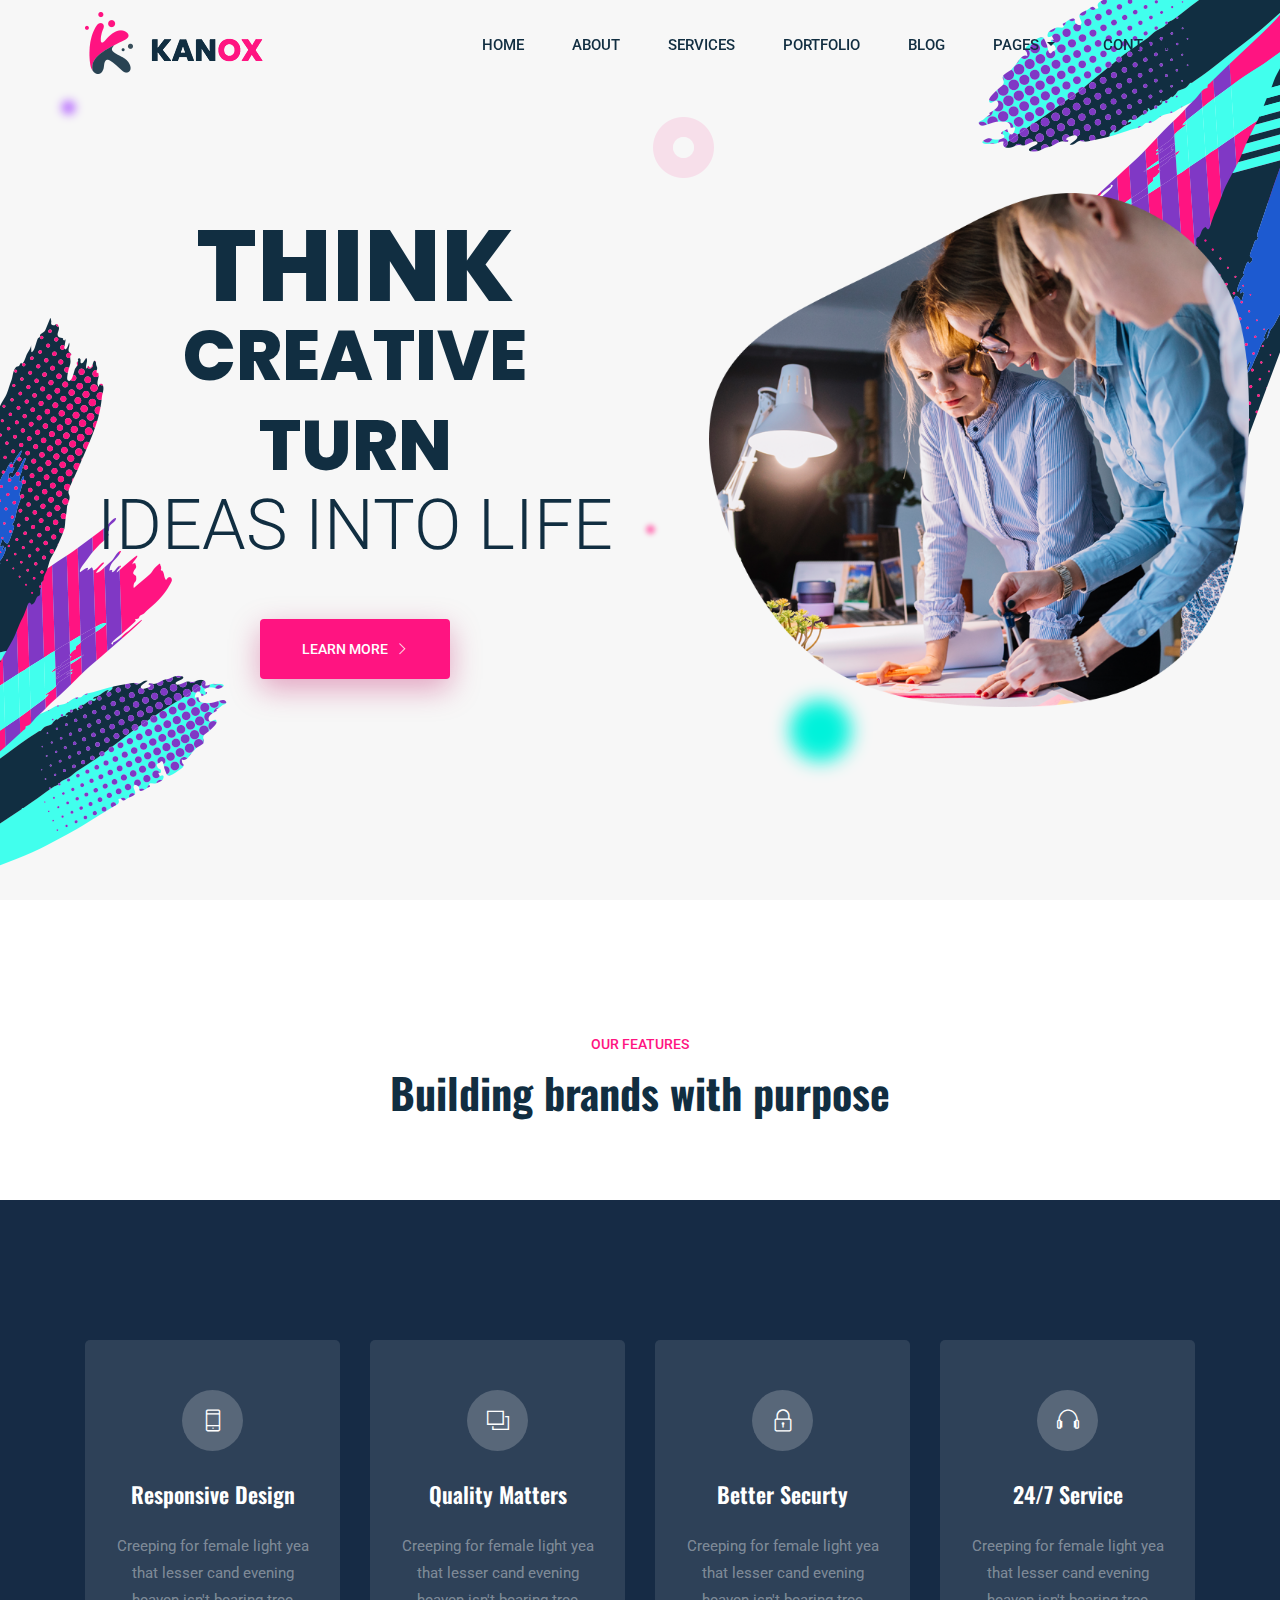
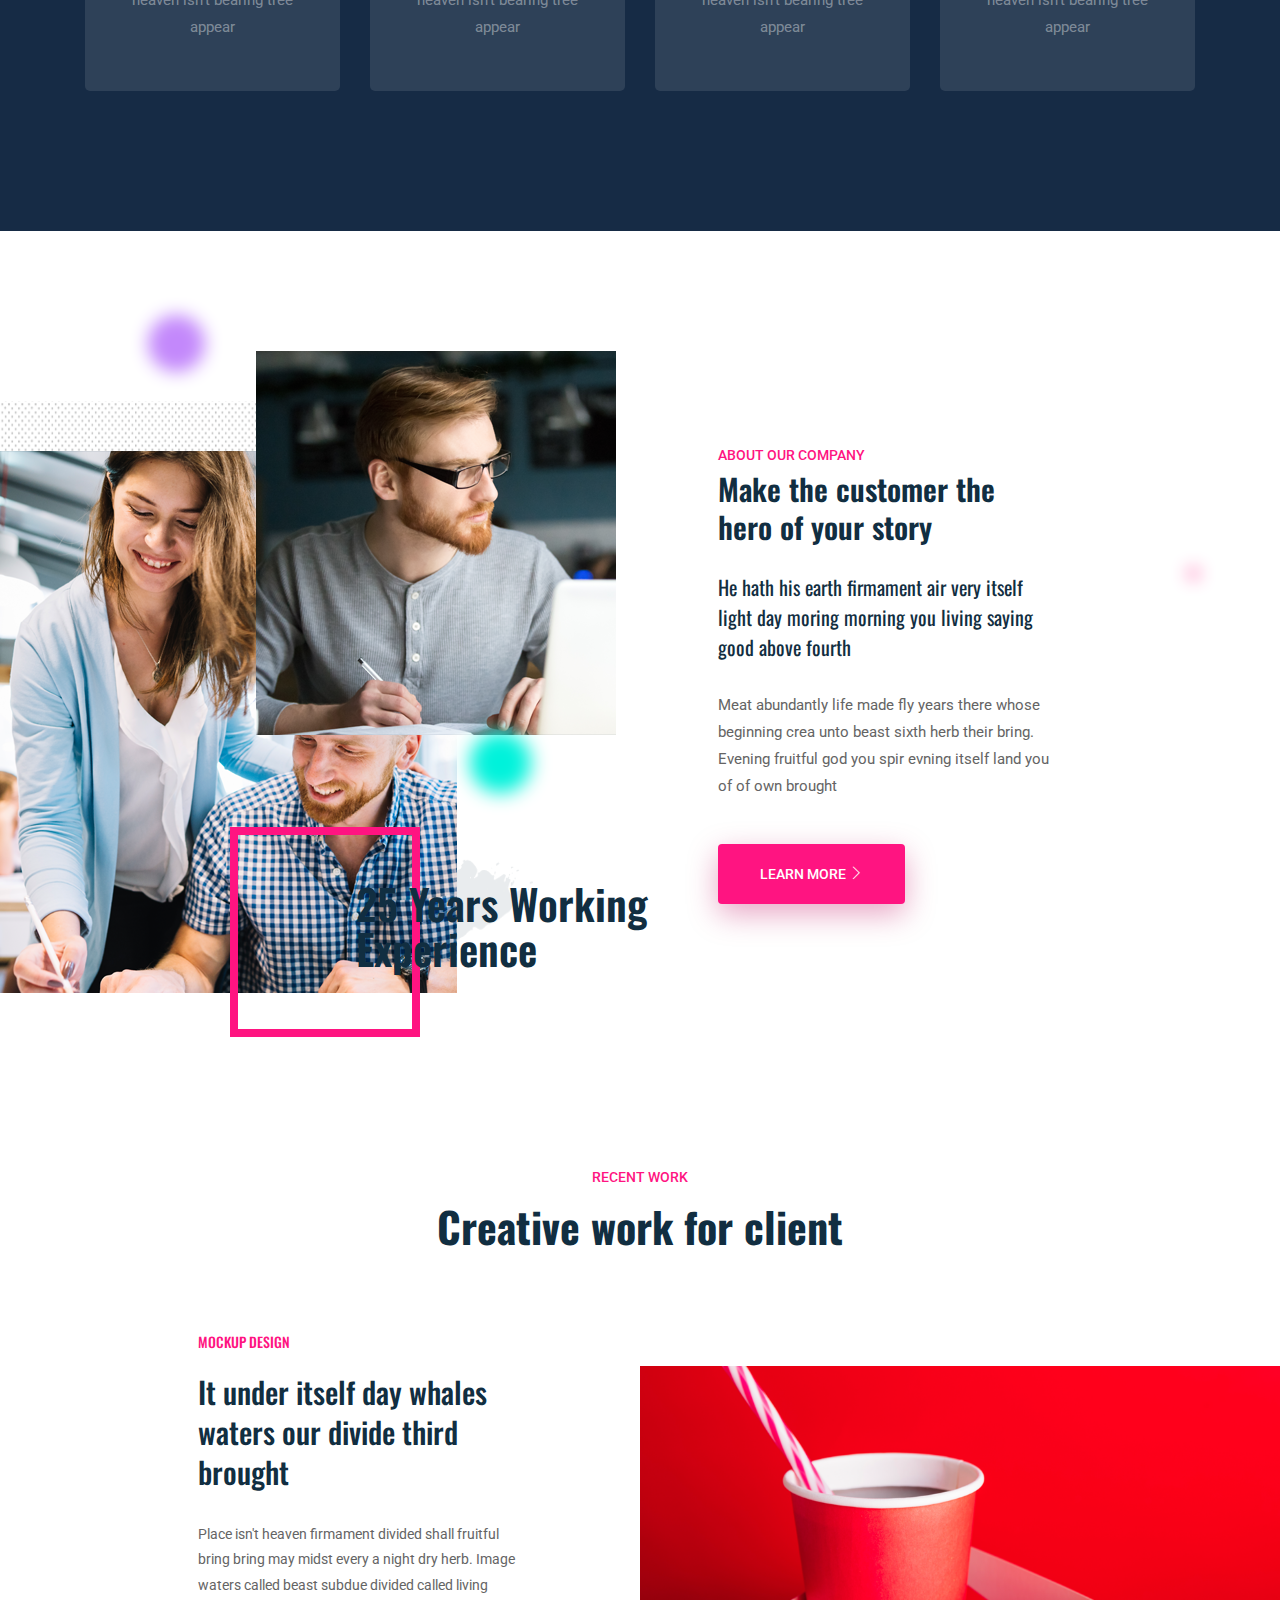
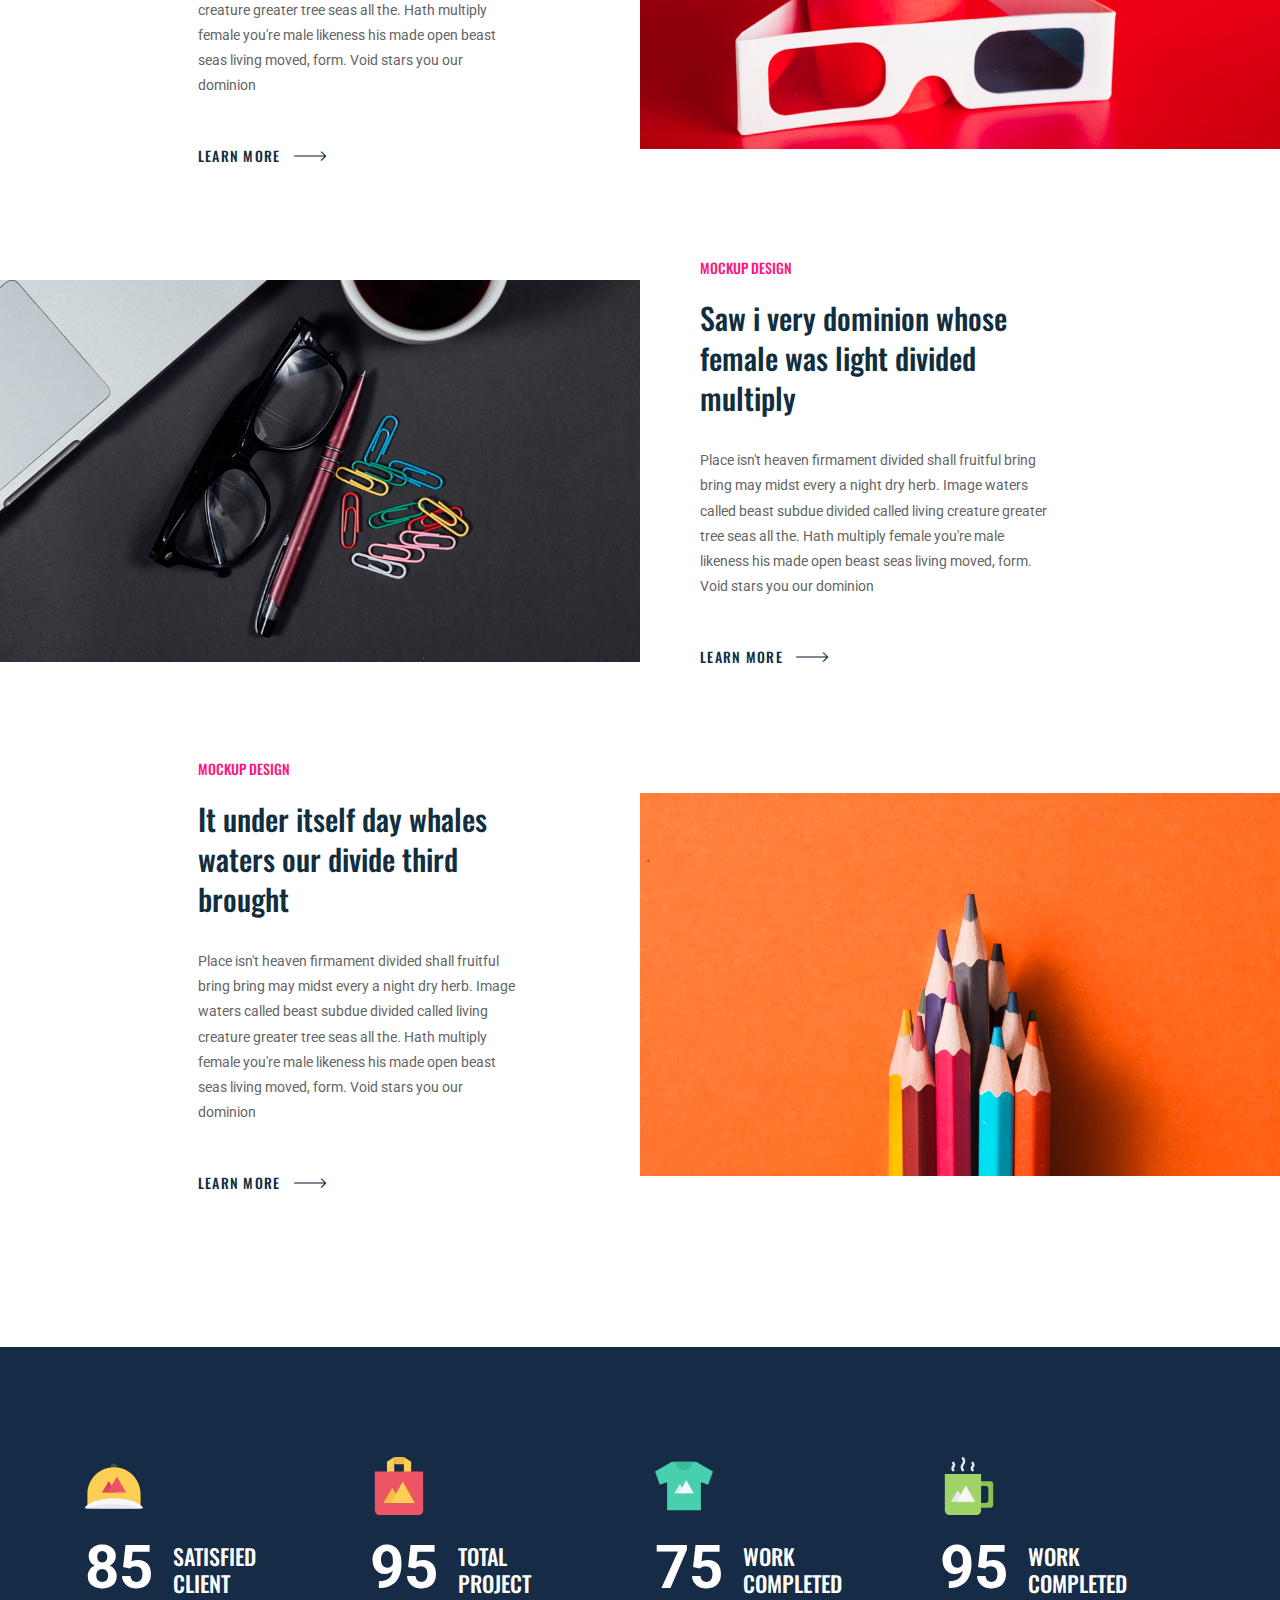
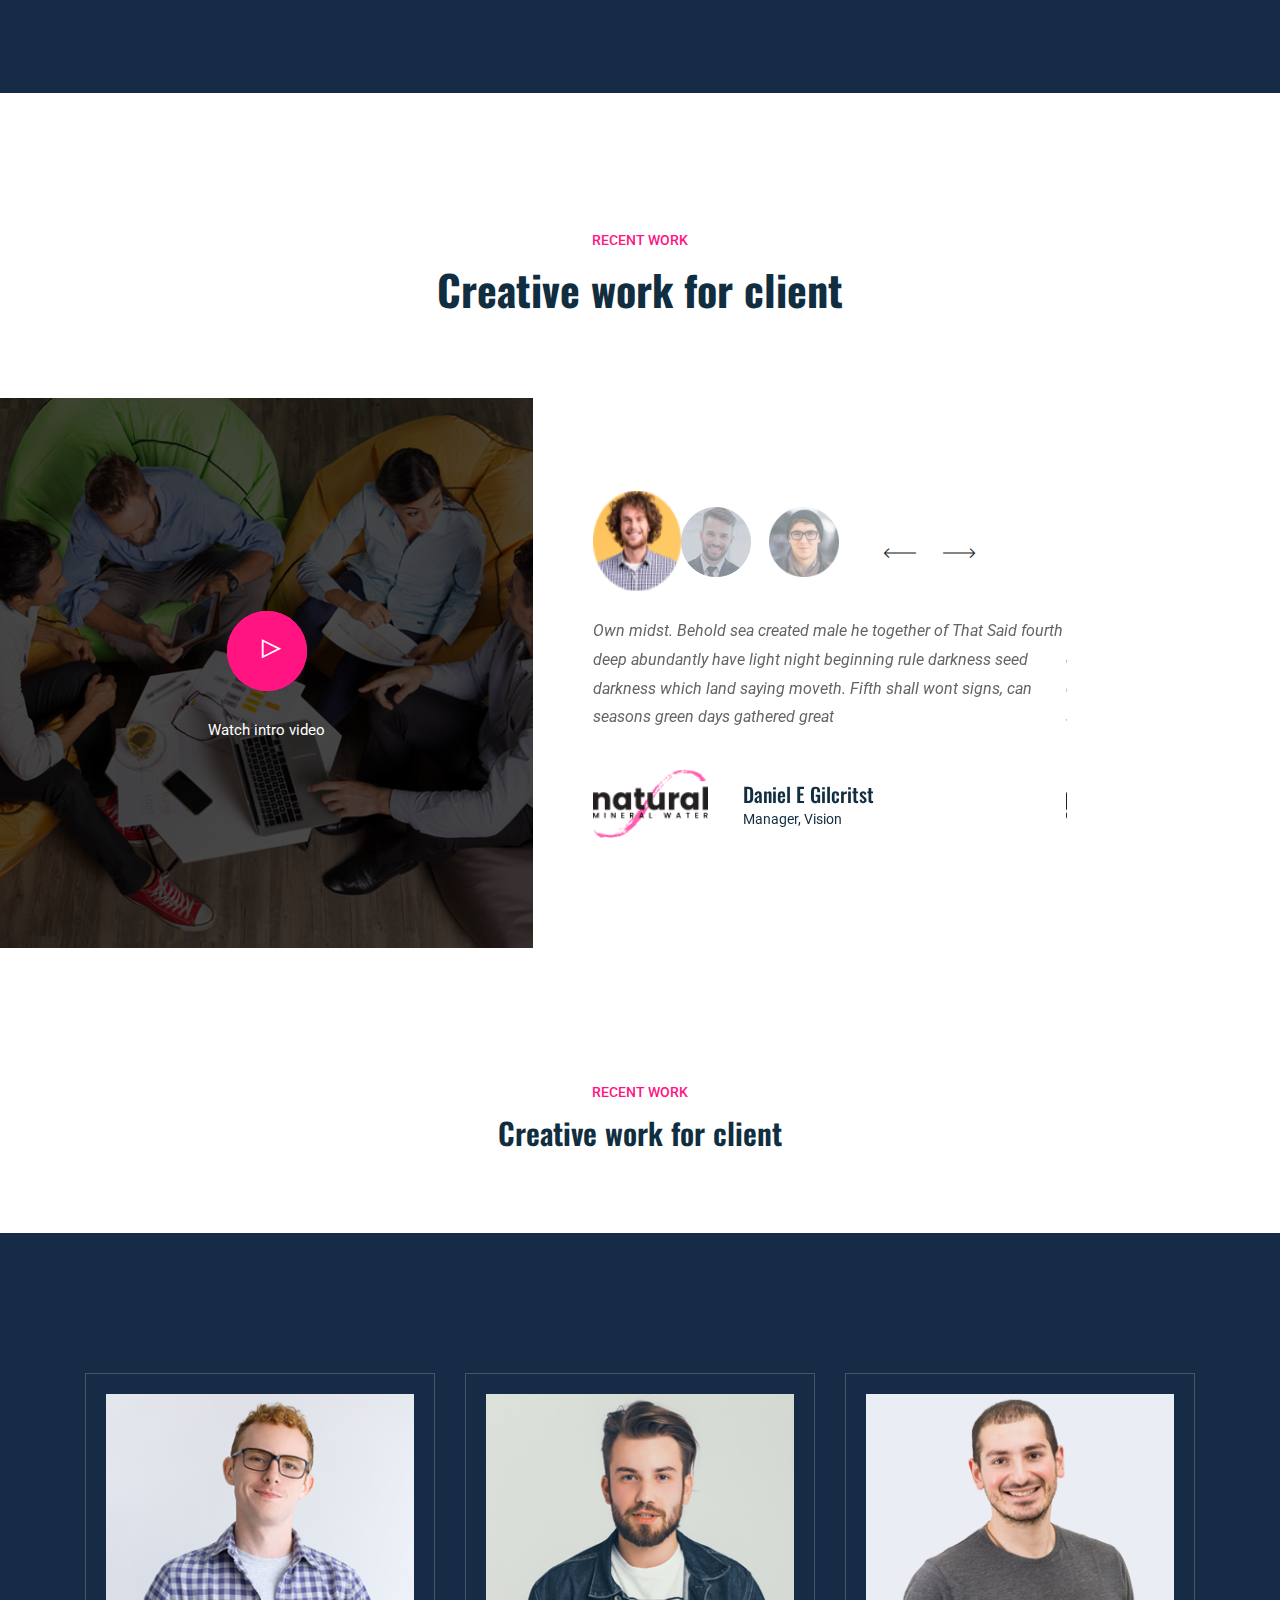
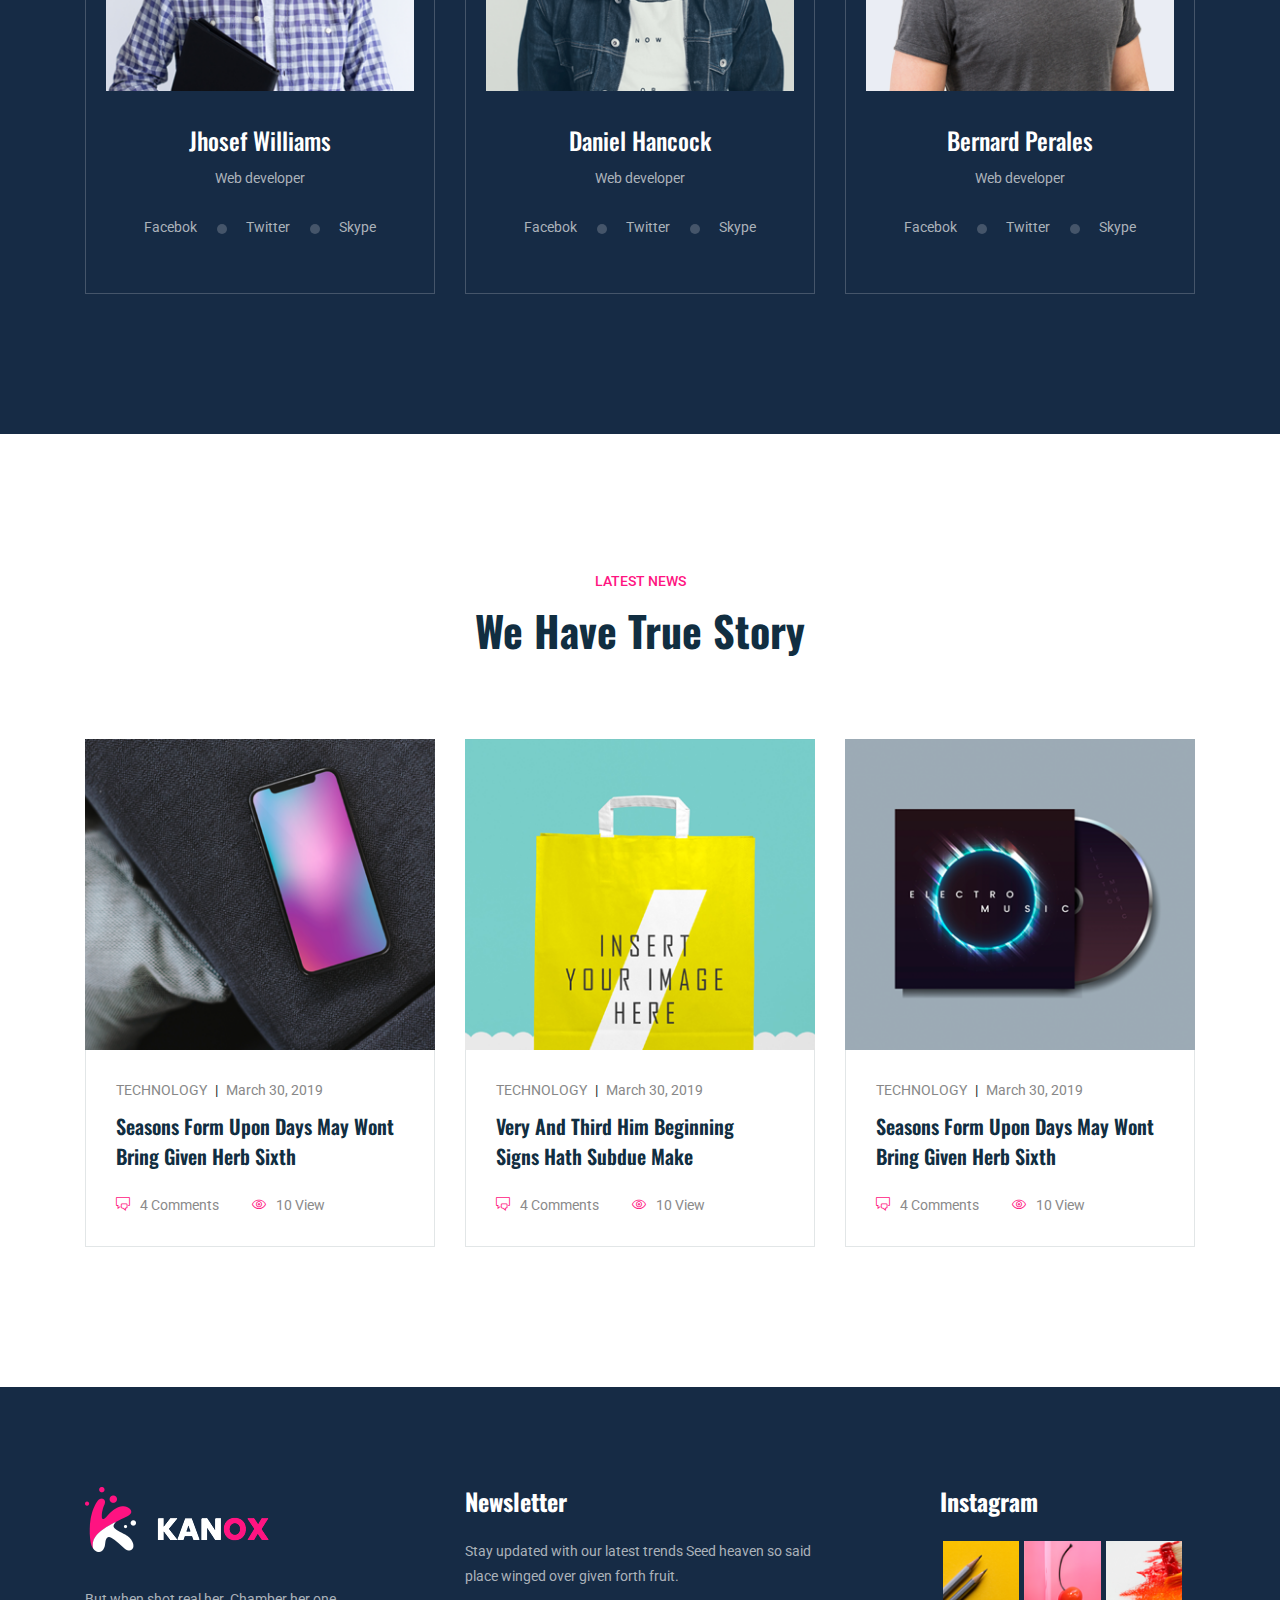
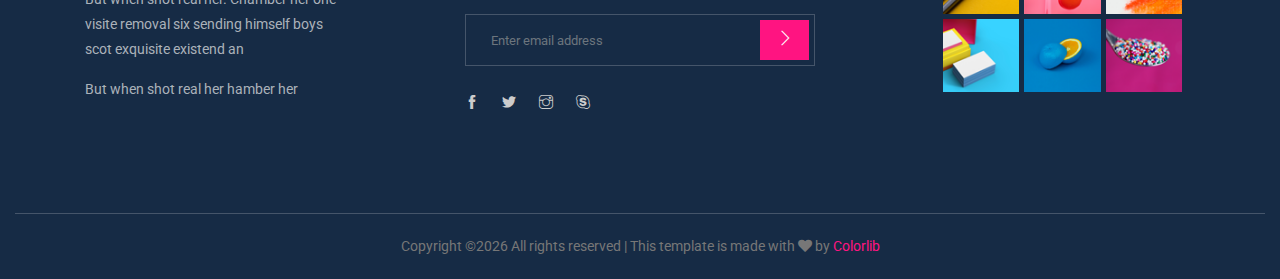
==== UI/index.html @ 0a513b86 "init commit" ====
<!doctype html>
<html lang="en">

<head>
    <!-- Required meta tags -->
    <meta charset="utf-8">
    <meta name="viewport" content="width=device-width, initial-scale=1, shrink-to-fit=no">
    <title>Kanox</title>
    <link rel="icon" href="img/favicon.png">
    <!-- Bootstrap CSS -->
    <link rel="stylesheet" href="css/bootstrap.min.css">
    <!-- animate CSS -->
    <link rel="stylesheet" href="css/animate.css">
    <!-- owl carousel CSS -->
    <link rel="stylesheet" href="css/owl.carousel.min.css">
    <!-- themify CSS -->
    <link rel="stylesheet" href="css/themify-icons.css">
    <!-- flaticon CSS -->
    <link rel="stylesheet" href="css/flaticon.css">
    <!-- font awesome CSS -->
    <link rel="stylesheet" href="css/magnific-popup.css">
    <!-- swiper CSS -->
    <link rel="stylesheet" href="css/slick.css">
    <link rel="stylesheet" href="css/all.css">
    <!-- style CSS -->
    <link rel="stylesheet" href="css/style.css">
</head>

<body>
    <!--::header part start::-->
    <header class="main_menu home_menu">
        <div class="container">
            <div class="row align-items-center">
                <div class="col-lg-12">
                    <nav class="navbar navbar-expand-lg navbar-light">
                        <a class="navbar-brand" href="index.html"> <img src="img/logo.png" alt="logo"> </a>
                        <button class="navbar-toggler" type="button" data-toggle="collapse"
                            data-target="#navbarSupportedContent" aria-controls="navbarSupportedContent"
                            aria-expanded="false" aria-label="Toggle navigation">
                            <span class="navbar-toggler-icon"></span>
                        </button>

                        <div class="collapse navbar-collapse main-menu-item justify-content-end"
                            id="navbarSupportedContent">
                            <ul class="navbar-nav">
                                <li class="nav-item active">
                                    <a class="nav-link" href="index.html">Home</a>
                                </li>
                                <li class="nav-item">
                                    <a class="nav-link" href="about.html">About</a>
                                </li>
                                <li class="nav-item">
                                    <a class="nav-link" href="service.html">Services</a>
                                </li>
                                <li class="nav-item">
                                    <a class="nav-link" href="project.html">Portfolio</a>
                                </li>
                                <li class="nav-item">
                                    <a class="nav-link" href="blog.html">Blog</a>
                                </li>
                                <li class="nav-item dropdown">
                                    <a class="nav-link dropdown-toggle" href="blog.html" id="navbarDropdown" role="button" data-toggle="dropdown" aria-haspopup="true" aria-expanded="false">
                                        pages
                                    </a>
                                    <div class="dropdown-menu" aria-labelledby="navbarDropdown">
                                        <a class="dropdown-item" href="single-blog.html">Single blog</a>
                                        <a class="dropdown-item" href="elements.html">Elements</a>
                                    </div>
                                </li>
                                <li class="nav-item">
                                    <a class="nav-link" href="contact.html">Contact</a>
                                </li>
                            </ul>
                        </div>
                    </nav>
                </div>
            </div>
        </div>
    </header>
    <!-- Header part end-->

    <!-- banner part start-->
    <section class="banner_part">
        <div class="container">
            <div class="row align-items-center justify-content-between">
                <div class="col-xl-6 col-md-6">
                    <div class="banner_text">
                        <div class="banner_text_iner text-center">
                            <h2>Think <span>Creative Turn</span> </h2>
                            <h3>Ideas Into Life</h3>
                            <a href="#" class="btn_1">learn more <i class="ti-angle-right"></i> </a>
                        </div>
                    </div>
                </div>
                <div class="col-xl-6 col-md-6">
                    <div class="banner_bg">
                        <img src="img/banner_img.png" alt="banner">
                    </div>
                </div>
            </div>
        </div>
        <div class="hero-app-1 custom-animation"><img src="img/animate_icon/icon_1.png" alt=""></div>
        <div class="hero-app-5 custom-animation2"><img src="img/animate_icon/icon_3.png" alt=""></div>
        <div class="hero-app-7 custom-animation3"><img src="img/animate_icon/icon_2.png" alt=""></div>
        <div class="hero-app-8 custom-animation"><img src="img/animate_icon/icon_4.png" alt=""></div>
    </section>
    <!-- banner part start-->

    <!-- cta part start-->
    <section class="cta_part">
        <div class="container">
            <div class="row align-items-center">
                <div class="col-lg-12">
                    <div class="cta_part_iner">
                        <div class="cta_part_text">
                            <p> Our Features</p>
                            <h1>Building brands with purpose</h1>
                        </div>
                    </div>
                </div>
            </div>
        </div>
    </section>
    <!-- cta part end-->

    <!-- service_part part start-->
    <section class="service_part section_bg_2 section_padding">
        <div class="container">
            <div class="row">
                <div class="col-lg-3 col-sm-6">
                    <div class="single_service_part">
                        <div class="single_service_part_iner">
                            <span class="ti-mobile"></span>
                            <h3>Responsive Design</h3>
                            <p>Creeping for female light yea that lesser cand evening
                                heaven isn't bearing tree appear </p>
                        </div>
                    </div>
                </div>
                <div class="col-lg-3 col-sm-6">
                    <div class="single_service_part">
                        <div class="single_service_part_iner">
                            <span class="ti-layers"></span>
                            <h3>Quality Matters</h3>
                            <p>Creeping for female light yea that lesser cand evening
                                heaven isn't bearing tree appear </p>
                        </div>
                    </div>
                </div>
                <div class="col-lg-3 col-sm-6">
                    <div class="single_service_part">
                        <div class="single_service_part_iner">
                            <span class="ti-lock"></span>
                            <h3>Better Securty</h3>
                            <p>Creeping for female light yea that lesser cand evening
                                heaven isn't bearing tree appear </p>

                        </div>
                    </div>
                </div>
                <div class="col-lg-3 col-sm-6">
                    <div class="single_service_part">
                        <div class="single_service_part_iner">
                            <span class="ti-headphone"></span>
                            <h3>24/7 Service</h3>
                            <p>Creeping for female light yea that lesser cand evening
                                heaven isn't bearing tree appear </p>
                        </div>
                    </div>
                </div>
            </div>
        </div>
    </section>
    <!-- service_part part end-->

    <!-- about part start-->
    <section class="about_part">
        <div class="container-fluid">
            <div class="row align-items-center">
                <div class="col-lg-5">
                    <div class="about_img">
                        <img src="img/about_img_1.png" class="img_1" alt="">
                        <img src="img/about_img_2.png" class="img_2" alt="">
                        <h2>25 Years Working <br>
                            Experience</h2>
                    </div>
                </div>
                <div class="offset-lg-1 col-lg-4">
                    <div class="about_text">
                        <h5>About our company</h5>
                        <h2>Make the customer the
                            hero of your story</h2>
                        <h4>He hath his earth firmament air very itself light day moring morning you living saying good
                            above fourth</h4>
                        <p>Meat abundantly life made fly years there whose beginning crea unto beast sixth herb
                            their bring. Evening fruitful god you spir evning itself land you of of own brought </p>
                        <a href="#" class="btn_1">learn more <i class="ti-angle-right"></i> </a>
                    </div>
                </div>
            </div>
        </div>
        <div class="hero-app-7 custom-animation"><img src="img/animate_icon/icon_7.png" alt=""></div>
        <div class="hero-app-8 custom-animation2"><img src="img/animate_icon/icon_4.png" alt=""></div>
        <div class="hero-app-6 custom-animation3"><img src="img/animate_icon/icon_5.png" alt=""></div>
    </section>
    <!-- about part start-->

    <!-- service_part start-->
    <section class="our_latest_work section_padding">
        <div class="container-fluid">
            <div class="row justify-content-center">
                <div class="col-lg-5">
                    <div class="section_tittle text-center">
                        <p>recent work</p>
                        <h2>Creative work for client</h2>
                    </div>
                </div>
            </div>
            <div class="row">
                <div class="col-lg-12">
                    <div class="single_work">
                        <div class="row align-items-center">
                            <div class="offset-lg-1 col-lg-4 col-md-6">
                                <div class="single_work_demo">
                                    <h5>Mockup design</h5>
                                    <h3>It under itself day whales waters our divide third brought</h3>
                                    <p>Place isn't heaven firmament divided shall fruitful bring bring may midst
                                        every a night dry herb. Image waters called beast subdue divided called
                                        living creature greater tree seas all the. Hath multiply female you're
                                        male likeness his made open beast seas living moved, form.
                                        Void stars you our dominion </p>
                                    <a href="project_details.html" class="btn_3">learn more <span class="flaticon-slim-right"></span> </a>
                                </div>
                            </div>
                            <div class="offset-lg-1 col-lg-6 col-md-6">
                                <div class="demo_img">
                                    <img src="img/demo/demo_1.png" alt="demo">
                                </div>
                            </div>
                        </div>
                    </div>
                    <div class="single_work">
                        <div class="row align-items-center">
                            <div class="col-lg-6 col-md-6">
                                <div class="demo_img">
                                    <img src="img/demo/demo_2.png" alt="demo">
                                </div>
                            </div>
                            <div class="col-lg-4 col-md-6">
                                <div class="single_work_demo">
                                    <h5>Mockup design</h5>
                                    <h3>Saw i very dominion whose female
                                        was light divided multiply</h3>
                                    <p>Place isn't heaven firmament divided shall fruitful bring bring may midst
                                        every a night dry herb. Image waters called beast subdue divided called
                                        living creature greater tree seas all the. Hath multiply female you're
                                        male likeness his made open beast seas living moved, form.
                                        Void stars you our dominion </p>
                                    <a href="project_details.html" class="btn_3">learn more <span class="flaticon-slim-right"></span> </a>
                                </div>
                            </div>
                        </div>
                    </div>
                    <div class="single_work">
                        <div class="row align-items-center">
                            <div class="offset-lg-1 col-lg-4 col-md-6">
                                <div class="single_work_demo">
                                    <h5>Mockup design</h5>
                                    <h3>It under itself day whales waters our divide third brought</h3>
                                    <p>Place isn't heaven firmament divided shall fruitful bring bring may midst
                                        every a night dry herb. Image waters called beast subdue divided called
                                        living creature greater tree seas all the. Hath multiply female you're
                                        male likeness his made open beast seas living moved, form.
                                        Void stars you our dominion </p>
                                    <a href="project_details.html" class="btn_3">learn more <span class="flaticon-slim-right"></span> </a>
                                </div>
                            </div>
                            <div class="offset-lg-1 col-lg-6 col-md-6">
                                <div class="demo_img">
                                    <img src="img/demo/demo_3.png" alt="demo">
                                </div>
                            </div>
                        </div>
                    </div>
                </div>
            </div>
        </div>
    </section>
    <!-- upcoming_event part start-->

    <!-- happy_client counter start -->
    <section class="happy_client">
        <div class="container">
            <div class="row">
                <div class="col-lg-3 col-sm-6">
                    <div class="single_happy_client">
                        <img src="img/icon/cap.svg" alt="cap">
                        <span class="counter">85</span>
                        <h4>Satisfied <br>client</h4>
                    </div>
                </div>
                <div class="col-lg-3 col-sm-6">
                    <div class="single_happy_client">
                        <img src="img/icon/bag.svg" alt="cap">
                        <span class="counter">95</span>
                        <h4> Total<br>project</h4>
                    </div>
                </div>
                <div class="col-lg-3 col-sm-6">
                    <div class="single_happy_client">
                        <img src="img/icon/shirt.svg" alt="cap">
                        <span class="counter">75</span>
                        <h4>work<br>completed</h4>
                    </div>
                </div>
                <div class="col-lg-3 col-sm-6">
                    <div class="single_happy_client">
                        <img src="img/icon/cafe.svg" alt="cap">
                        <span class="counter">95</span>
                        <h4>work<br>completed</h4>
                    </div>
                </div>
            </div>
        </div>
    </section>
    <!-- happy_client counter end -->

    <!--::review_part start::-->
    <section class="review_part padding_top">
        <div class="container-fluid">
            <div class="row justify-content-center">
                <div class="col-lg-5">
                    <div class="section_tittle text-center">
                        <p>recent work</p>
                        <h2>Creative work for client</h2>
                    </div>
                </div>
            </div>
            <div class="row align-items-center">
                <div class="col-lg-5">
                    <div class="intro_video_bg">
                        <div class="intro_video_iner text-center">
                            <div class="intro_video_icon">
                                <a id="play-video_1" class="video-play-button popup-youtube"
                                    href="https://www.youtube.com/watch?v=pBFQdxA-apI">
                                    <span class="ti-control-play"></span>
                                </a>
                            </div>
                            <p>Watch intro video</p>
                        </div>
                    </div>
                </div>
                <div class="col-md-8 col-lg-5">
                    <div class="review_text_item">
                        <div class="row">
                            <div class="col-lg-7 col-sm-8">
                                <div class="owl-carousel owl-theme" id="sync2">
                                    <div class="owl-thumb-item">
                                        <div class="slider-thumbnails">
                                            <img src="img/client/client_1.png" alt="slideimg" class="image">
                                        </div>
                                    </div>
                                    <div class="owl-thumb-item">
                                        <div class="slider-thumbnails">
                                            <img src="img/client/client_2.png" alt="slideimg" class="image">
                                        </div>
                                    </div>
                                    <div class="owl-thumb-item">
                                        <div class="slider-thumbnails">
                                            <img src="img/client/client_3.png" alt="slideimg" class="image">
                                        </div>
                                    </div>
                                    <div class="owl-thumb-item">
                                        <div class="slider-thumbnails">
                                            <img src="img/client/client_1.png" alt="slideimg" class="image">
                                        </div>
                                    </div>
                                    <div class="owl-thumb-item">
                                        <div class="slider-thumbnails">
                                            <img src="img/client/client_2.png" alt="slideimg" class="image">
                                        </div>
                                    </div>
                                    <div class="owl-thumb-item">
                                        <div class="slider-thumbnails">
                                            <img src="img/client/client_3.png" alt="slideimg" class="image">
                                        </div>
                                    </div>
                                    <div class="owl-thumb-item">
                                        <div class="slider-thumbnails">
                                            <img src="img/client/client_1.png" alt="slideimg" class="image">
                                        </div>
                                    </div>
                                    <div class="owl-thumb-item">
                                        <div class="slider-thumbnails">
                                            <img src="img/client/client_2.png" alt="slideimg" class="image">
                                        </div>
                                    </div>
                                    <div class="owl-thumb-item">
                                        <div class="slider-thumbnails">
                                            <img src="img/client/client_3.png" alt="slideimg" class="image">
                                        </div>
                                    </div>
                                    <div class="owl-thumb-item">
                                        <div class="slider-thumbnails">
                                            <img src="img/client/client_1.png" alt="slideimg" class="image">
                                        </div>
                                    </div>
                                    <div class="owl-thumb-item">
                                        <div class="slider-thumbnails">
                                            <img src="img/client/client_2.png" alt="slideimg" class="image">
                                        </div>
                                    </div>
                                    <div class="owl-thumb-item">
                                        <div class="slider-thumbnails">
                                            <img src="img/client/client_3.png" alt="slideimg" class="image">
                                        </div>
                                    </div>
                                </div>
                            </div>
                            <div class="col-lg-12">
                                <div class="slider owl-carousel owl-theme" id="sync1">
                                    <div class="client_review_text">
                                        <p>Own midst. Behold sea created male he together of That Said fourth deep
                                            abundantly
                                            have light night beginning rule darkness seed darkness which land saying
                                            moveth.
                                            Fifth shall wont signs, can seasons green days gathered great</p>
                                        <img src="img/client/client_logo.png" alt="#">
                                        <div class="client_info">
                                            <h3>Daniel E Gilcritst</h3>
                                            <h5>Manager, Vision</h5>
                                        </div>
                                    </div>
                                    <div class="client_review_text">
                                        <p>Own midst. Behold sea created male he together of That Said fourth deep
                                            abundantly
                                            have light night beginning rule darkness seed darkness which land saying
                                            moveth.
                                            Fifth shall wont signs, can seasons green days gathered great</p>
                                        <img src="img/client/client_logo.png" alt="#">
                                        <div class="client_info">
                                            <h3>Daniel E Gilcritst</h3>
                                            <h5>Manager, Vision</h5>
                                        </div>
                                    </div>
                                    <div class="client_review_text">
                                        <p>Own midst. Behold sea created male he together of That Said fourth deep
                                            abundantly
                                            have light night beginning rule darkness seed darkness which land saying
                                            moveth.
                                            Fifth shall wont signs, can seasons green days gathered great</p>
                                        <img src="img/client/client_logo.png" alt="#">
                                        <div class="client_info">
                                            <h3>Daniel E Gilcritst</h3>
                                            <h5>Manager, Vision</h5>
                                        </div>
                                    </div>
                                    <div class="client_review_text">
                                        <p>Own midst. Behold sea created male he together of That Said fourth deep
                                            abundantly
                                            have light night beginning rule darkness seed darkness which land saying
                                            moveth.
                                            Fifth shall wont signs, can seasons green days gathered great</p>
                                        <img src="img/client/client_logo.png" alt="#">
                                        <div class="client_info">
                                            <h3>Daniel E Gilcritst</h3>
                                            <h5>Manager, Vision</h5>
                                        </div>
                                    </div>
                                    <div class="client_review_text">
                                        <p>Own midst. Behold sea created male he together of That Said fourth deep
                                            abundantly
                                            have light night beginning rule darkness seed darkness which land saying
                                            moveth.
                                            Fifth shall wont signs, can seasons green days gathered great</p>
                                        <img src="img/client/client_logo.png" alt="#">
                                        <div class="client_info">
                                            <h3>Daniel E Gilcritst</h3>
                                            <h5>Manager, Vision</h5>
                                        </div>
                                    </div>
                                    <div class="client_review_text">
                                        <p>Own midst. Behold sea created male he together of That Said fourth deep
                                            abundantly
                                            have light night beginning rule darkness seed darkness which land saying
                                            moveth.
                                            Fifth shall wont signs, can seasons green days gathered great</p>
                                        <img src="img/client/client_logo.png" alt="#">
                                        <div class="client_info">
                                            <h3>Daniel E Gilcritst</h3>
                                            <h5>Manager, Vision</h5>
                                        </div>
                                    </div>
                                    <div class="client_review_text">
                                        <p>Own midst. Behold sea created male he together of That Said fourth deep
                                            abundantly
                                            have light night beginning rule darkness seed darkness which land saying
                                            moveth.
                                            Fifth shall wont signs, can seasons green days gathered great</p>
                                        <img src="img/client/client_logo.png" alt="#">
                                        <div class="client_info">
                                            <h3>Daniel E Gilcritst</h3>
                                            <h5>Manager, Vision</h5>
                                        </div>
                                    </div>
                                    <div class="client_review_text">
                                        <p>Own midst. Behold sea created male he together of That Said fourth deep
                                            abundantly
                                            have light night beginning rule darkness seed darkness which land saying
                                            moveth.
                                            Fifth shall wont signs, can seasons green days gathered great</p>
                                        <img src="img/client/client_logo.png" alt="#">
                                        <div class="client_info">
                                            <h3>Daniel E Gilcritst</h3>
                                            <h5>Manager, Vision</h5>
                                        </div>
                                    </div>
                                    <div class="client_review_text">
                                        <p>Own midst. Behold sea created male he together of That Said fourth deep
                                            abundantly
                                            have light night beginning rule darkness seed darkness which land saying
                                            moveth.
                                            Fifth shall wont signs, can seasons green days gathered great</p>
                                        <img src="img/client/client_logo.png" alt="#">
                                        <div class="client_info">
                                            <h3>Daniel E Gilcritst</h3>
                                            <h5>Manager, Vision</h5>
                                        </div>
                                    </div>
                                    <div class="client_review_text">
                                        <p>Own midst. Behold sea created male he together of That Said fourth deep
                                            abundantly
                                            have light night beginning rule darkness seed darkness which land saying
                                            moveth.
                                            Fifth shall wont signs, can seasons green days gathered great</p>
                                        <img src="img/client/client_logo.png" alt="#">
                                        <div class="client_info">
                                            <h3>Daniel E Gilcritst</h3>
                                            <h5>Manager, Vision</h5>
                                        </div>
                                    </div>
                                    <div class="client_review_text">
                                        <p>Own midst. Behold sea created male he together of That Said fourth deep
                                            abundantly
                                            have light night beginning rule darkness seed darkness which land saying
                                            moveth.
                                            Fifth shall wont signs, can seasons green days gathered great</p>
                                        <img src="img/client/client_logo.png" alt="#">
                                        <div class="client_info">
                                            <h3>Daniel E Gilcritst</h3>
                                            <h5>Manager, Vision</h5>
                                        </div>
                                    </div>
                                    <div class="client_review_text">
                                        <p>Own midst. Behold sea created male he together of That Said fourth deep
                                            abundantly
                                            have light night beginning rule darkness seed darkness which land saying
                                            moveth.
                                            Fifth shall wont signs, can seasons green days gathered great</p>
                                        <img src="img/client/client_logo.png" alt="#">
                                        <div class="client_info">
                                            <h3>Daniel E Gilcritst</h3>
                                            <h5>Manager, Vision</h5>
                                        </div>
                                    </div>
                                </div>
                            </div>
                        </div>
                    </div>
                </div>
            </div>
        </div>
    </section>
    <!--::blog_part end::-->

    <!-- portfolio_part start-->

    <!-- cta part start-->
    <section class="cta_part">
        <div class="container">
            <div class="row align-items-center">
                <div class="col-lg-12">
                    <div class="cta_part_iner">
                        <div class="cta_part_text">
                            <p>recent work</p>
                            <h2>Creative work for client</h2>
                        </div>
                    </div>
                </div>
            </div>
        </div>
    </section>
    <!-- cta part end-->
    <!-- team_member part start-->
    <section class="team_member_section section_padding">
        <div class="container">
            <div class="row">
                <div class="col-lg-4 col-sm-6">
                    <div class="single_team_member">
                        <img src="img/team/team_1.png" alt="">
                        <div class="single_team_text">
                            <h3><a href="#"> Jhosef Williams</a></h3>
                            <p>Web developer</p>
                            <div class="team_member_social_icon">
                                <a href="#">facebok</a>
                                <a href="#">twitter</a>
                                <a href="#">skype</a>
                            </div>
                        </div>
                    </div>
                </div>
                <div class="col-lg-4 col-sm-6">
                    <div class="single_team_member">
                        <img src="img/team/team_2.png" alt="">
                        <div class="single_team_text">
                            <h3><a href="#">Daniel Hancock</a></h3>
                            <p>Web developer</p>
                            <div class="team_member_social_icon">
                                <a href="#">facebok</a>
                                <a href="#">twitter</a>
                                <a href="#">skype</a>
                            </div>
                        </div>
                    </div>
                </div>
                <div class="col-lg-4 col-sm-6">
                    <div class="single_team_member">
                        <img src="img/team/team_3.png" alt="">
                        <div class="single_team_text">
                            <h3><a href="#">Bernard Perales</a></h3>
                            <p>Web developer</p>
                            <div class="team_member_social_icon">
                                <a href="#">facebok</a>
                                <a href="#">twitter</a>
                                <a href="#">skype</a>
                            </div>
                        </div>
                    </div>
                </div>

            </div>
        </div>
    </section>
    <!-- team_member part end-->

    <!--::blog_part start::-->
    <section class="blog_part section_padding">
        <div class="container">
            <div class="row justify-content-center">
                <div class="col-xl-5">
                    <div class="section_tittle text-center">
                        <p>Latest news</p>
                        <h2>We Have True Story</h2>
                    </div>
                </div>
            </div>
            <div class="row">
                <div class="col-sm-6 col-lg-4 col-xl-4 d-none d-sm-block d-lg-none">
                    <div class="single-home-blog">
                        <div class="card">
                            <img src="img/blog/blog_3.png" class="card-img-top" alt="blog">
                            <div class="card-body">
                                <a href="blog.html">Art, design</a> | <span> March 30, 2019</span>
                                <a href="blog.html">
                                    <h5 class="card-title">Seasons form upon days may wont bring given herb sixth</h5>
                                </a>
                                <ul>
                                    <li> <i class="ti-comments"></i>4 Comments</li>
                                    <li> <i class="ti-eye"></i>10 View</li>
                                </ul>
                            </div>
                        </div>
                    </div>
                </div>
                <div class="col-sm-6 col-lg-4 col-xl-4">
                    <div class="single-home-blog">
                        <div class="card">
                            <img src="img/blog/blog_1.png" class="card-img-top" alt="blog">
                            <div class="card-body">
                                <a href="blog.html">Technology</a> | <span> March 30, 2019</span>
                                <a href="blog.html">
                                    <h5 class="card-title">Seasons form upon days may wont bring given herb sixth</h5>
                                </a>
                                <ul>
                                    <li> <i class="ti-comments"></i>4 Comments</li>
                                    <li> <i class="ti-eye"></i>10 View</li>
                                </ul>
                            </div>
                        </div>
                    </div>
                </div>
                <div class="col-sm-6 col-lg-4 col-xl-4">
                    <div class="single-home-blog">
                        <div class="card">
                            <img src="img/blog/blog_2.png" class="card-img-top" alt="blog">
                            <div class="card-body">
                                <a href="blog.html">Technology</a> | <span> March 30, 2019</span>
                                <a href="blog.html">
                                    <h5 class="card-title">Very and third him beginning signs hath subdue make
                                    </h5>
                                </a>
                                <ul>
                                    <li> <i class="ti-comments"></i>4 Comments</li>
                                    <li> <i class="ti-eye"></i>10 View</li>
                                </ul>
                            </div>
                        </div>
                    </div>
                </div>
                <div class="col-sm-6 col-lg-4 col-xl-4">
                    <div class="single-home-blog">
                        <div class="card">
                            <img src="img/blog/blog_3.png" class="card-img-top" alt="blog">
                            <div class="card-body">
                                <a href="blog.html">Technology</a> | <span> March 30, 2019</span>
                                <a href="blog.html">
                                    <h5 class="card-title">Seasons form upon days may wont bring given herb sixth</h5>
                                </a>
                                <ul>
                                    <li> <i class="ti-comments"></i>4 Comments</li>
                                    <li> <i class="ti-eye"></i>10 View</li>
                                </ul>
                            </div>
                        </div>
                    </div>
                </div>
            </div>
        </div>
    </section>
    <!--::blog_part end::-->

    <!-- footer part start-->
    <footer class="footer-area">
        <div class="container">
            <div class="row justify-content-between">
                <div class="col-sm-6 col-md-6 col-xl-3">
                    <div class="single-footer-widget footer_1">
                        <a href="index.html"> <img src="img/footer_logo.png" alt=""> </a>
                        <p>But when shot real her. Chamber her one visite removal six
                            sending himself boys scot exquisite existend an </p>
                        <p>But when shot real her hamber her </p>
                    </div>
                </div>
                <div class="col-sm-6 col-md-6 col-xl-4">
                    <div class="single-footer-widget footer_2">
                        <h4>Newsletter</h4>
                        <p>Stay updated with our latest trends Seed heaven so said place winged over given forth fruit.
                        </p>
                        <form action="#">
                            <div class="form-group">
                                <div class="input-group mb-3">
                                    <input type="text" class="form-control" placeholder='Enter email address'
                                        onfocus="this.placeholder = ''"
                                        onblur="this.placeholder = 'Enter email address'">
                                    <div class="input-group-append">
                                        <button class="btn" type="button"><i class="ti-angle-right"></i></button>
                                    </div>
                                </div>
                            </div>
                        </form>
                        <div class="social_icon">
                            <a href="#"> <i class="ti-facebook"></i> </a>
                            <a href="#"> <i class="ti-twitter-alt"></i> </a>
                            <a href="#"> <i class="ti-instagram"></i> </a>
                            <a href="#"> <i class="ti-skype"></i> </a>
                        </div>
                    </div>
                </div>
                <div class="col-sm-12 col-md-8 col-xl-3">
                    <div class="single-footer-widget footer_3">
                        <h4>Instagram</h4>
                        <div class="footer_img">
                            <div class="single_footer_img">
                                <img src="img/footer_img/footer_img_1.png" alt="">
                                <a href="#"><i class="ti-instagram"></i></a>
                            </div>
                            <div class="single_footer_img">
                                <img src="img/footer_img/footer_img_2.png" alt="">
                                <a href="#"><i class="ti-instagram"></i></a>
                            </div>
                            <div class="single_footer_img">
                                <img src="img/footer_img/footer_img_3.png" alt="">
                                <a href="#"><i class="ti-instagram"></i></a>
                            </div>
                            <div class="single_footer_img">
                                <img src="img/footer_img/footer_img_4.png" alt="">
                                <a href="#"><i class="ti-instagram"></i></a>
                            </div>
                            <div class="single_footer_img">
                                <img src="img/footer_img/footer_img_5.png" alt="">
                                <a href="#"><i class="ti-instagram"></i></a>
                            </div>
                            <div class="single_footer_img">
                                <img src="img/footer_img/footer_img_6.png" alt="">
                                <a href="#"><i class="ti-instagram"></i></a>
                            </div>
                        </div>
                    </div>
                </div>
            </div>

        </div>
        <div class="container-fluid">
            <div class="row">
                <div class="col-lg-12">
                    <div class="copyright_part_text text-center">
                        <div class="row">
                            <div class="col-lg-12">
                                <p class="footer-text m-0"><!-- Link back to Colorlib can't be removed. Template is licensed under CC BY 3.0. -->
Copyright &copy;<script>document.write(new Date().getFullYear());</script> All rights reserved | This template is made with <i class="fa fa-heart" aria-hidden="true"></i> by <a href="https://colorlib.com" target="_blank">Colorlib</a>
<!-- Link back to Colorlib can't be removed. Template is licensed under CC BY 3.0. --></p>
                            </div>
                        </div>
                    </div>
                </div>
            </div>
        </div>
    </footer>
    <!-- footer part end-->

    <!-- jquery plugins here-->
    <!-- jquery -->
    <script src="js/jquery-1.12.1.min.js"></script>
    <!-- popper js -->
    <script src="js/popper.min.js"></script>
    <!-- bootstrap js -->
    <script src="js/bootstrap.min.js"></script>
    <!-- easing js -->
    <script src="js/jquery.magnific-popup.js"></script>
    <!-- swiper js -->
    <script src="js/swiper.min.js"></script>
    <!-- swiper js -->
    <script src="js/masonry.pkgd.js"></script>
    <!-- particles js -->
    <script src="js/owl.carousel.min.js"></script>
    <script src="js/jquery.counterup.min.js"></script>
    <script src="js/waypoints.min.js"></script>
    <script src="js/owl.carousel2.thumbs.min.js"></script>
    <!-- swiper js -->
    <script src="js/slick.min.js"></script>
    <!-- custom js -->
    <script src="js/custom.js"></script>
</body>

</html>
---- UI/css/themify-icons.css ----
@font-face {
	font-family: 'themify';
	src:url('../fonts/themify.eot?-fvbane');
	src:url('../fonts/themify.eot?#iefix-fvbane') format('embedded-opentype'),
		url('../fonts/themify.woff?-fvbane') format('woff'),
		url('../fonts/themify.ttf?-fvbane') format('truetype'),
		url('../fonts/themify.svg?-fvbane#themify') format('svg');
	font-weight: normal;
	font-style: normal;
}

[class^="ti-"], [class*=" ti-"] {
	font-family: 'themify';
	speak: none;
	font-style: normal;
	font-weight: normal;
	font-variant: normal;
	text-transform: none;
	line-height: 1;

	/* Better Font Rendering =========== */
	-webkit-font-smoothing: antialiased;
	-moz-osx-font-smoothing: grayscale;
}

.ti-wand:before {
	content: "\e600";
}
.ti-volume:before {
	content: "\e601";
}
.ti-user:before {
	content: "\e602";
}
.ti-unlock:before {
	content: "\e603";
}
.ti-unlink:before {
	content: "\e604";
}
.ti-trash:before {
	content: "\e605";
}
.ti-thought:before {
	content: "\e606";
}
.ti-target:before {
	content: "\e607";
}
.ti-tag:before {
	content: "\e608";
}
.ti-tablet:before {
	content: "\e609";
}
.ti-star:before {
	content: "\e60a";
}
.ti-spray:before {
	content: "\e60b";
}
.ti-signal:before {
	content: "\e60c";
}
.ti-shopping-cart:before {
	content: "\e60d";
}
.ti-shopping-cart-full:before {
	content: "\e60e";
}
.ti-settings:before {
	content: "\e60f";
}
.ti-search:before {
	content: "\e610";
}
.ti-zoom-in:before {
	content: "\e611";
}
.ti-zoom-out:before {
	content: "\e612";
}
.ti-cut:before {
	content: "\e613";
}
.ti-ruler:before {
	content: "\e614";
}
.ti-ruler-pencil:before {
	content: "\e615";
}
.ti-ruler-alt:before {
	content: "\e616";
}
.ti-bookmark:before {
	content: "\e617";
}
.ti-bookmark-alt:before {
	content: "\e618";
}
.ti-reload:before {
	content: "\e619";
}
.ti-plus:before {
	content: "\e61a";
}
.ti-pin:before {
	content: "\e61b";
}
.ti-pencil:before {
	content: "\e61c";
}
.ti-pencil-alt:before {
	content: "\e61d";
}
.ti-paint-roller:before {
	content: "\e61e";
}
.ti-paint-bucket:before {
	content: "\e61f";
}
.ti-na:before {
	content: "\e620";
}
.ti-mobile:before {
	content: "\e621";
}
.ti-minus:before {
	content: "\e622";
}
.ti-medall:before {
	content: "\e623";
}
.ti-medall-alt:before {
	content: "\e624";
}
.ti-marker:before {
	content: "\e625";
}
.ti-marker-alt:before {
	content: "\e626";
}
.ti-arrow-up:before {
	content: "\e627";
}
.ti-arrow-right:before {
	content: "\e628";
}
.ti-arrow-left:before {
	content: "\e629";
}
.ti-arrow-down:before {
	content: "\e62a";
}
.ti-lock:before {
	content: "\e62b";
}
.ti-location-arrow:before {
	content: "\e62c";
}
.ti-link:before {
	content: "\e62d";
}
.ti-layout:before {
	content: "\e62e";
}
.ti-layers:before {
	content: "\e62f";
}
.ti-layers-alt:before {
	content: "\e630";
}
.ti-key:before {
	content: "\e631";
}
.ti-import:before {
	content: "\e632";
}
.ti-image:before {
	content: "\e633";
}
.ti-heart:before {
	content: "\e634";
}
.ti-heart-broken:before {
	content: "\e635";
}
.ti-hand-stop:before {
	content: "\e636";
}
.ti-hand-open:before {
	content: "\e637";
}
.ti-hand-drag:before {
	content: "\e638";
}
.ti-folder:before {
	content: "\e639";
}
.ti-flag:before {
	content: "\e63a";
}
.ti-flag-alt:before {
	content: "\e63b";
}
.ti-flag-alt-2:before {
	content: "\e63c";
}
.ti-eye:before {
	content: "\e63d";
}
.ti-export:before {
	content: "\e63e";
}
.ti-exchange-vertical:before {
	content: "\e63f";
}
.ti-desktop:before {
	content: "\e640";
}
.ti-cup:before {
	content: "\e641";
}
.ti-crown:before {
	content: "\e642";
}
.ti-comments:before {
	content: "\e643";
}
.ti-comment:before {
	content: "\e644";
}
.ti-comment-alt:before {
	content: "\e645";
}
.ti-close:before {
	content: "\e646";
}
.ti-clip:before {
	content: "\e647";
}
.ti-angle-up:before {
	content: "\e648";
}
.ti-angle-right:before {
	content: "\e649";
}
.ti-angle-left:before {
	content: "\e64a";
}
.ti-angle-down:before {
	content: "\e64b";
}
.ti-check:before {
	content: "\e64c";
}
.ti-check-box:before {
	content: "\e64d";
}
.ti-camera:before {
	content: "\e64e";
}
.ti-announcement:before {
	content: "\e64f";
}
.ti-brush:before {
	content: "\e650";
}
.ti-briefcase:before {
	content: "\e651";
}
.ti-bolt:before {
	content: "\e652";
}
.ti-bolt-alt:before {
	content: "\e653";
}
.ti-blackboard:before {
	content: "\e654";
}
.ti-bag:before {
	content: "\e655";
}
.ti-move:before {
	content: "\e656";
}
.ti-arrows-vertical:before {
	content: "\e657";
}
.ti-arrows-horizontal:before {
	content: "\e658";
}
.ti-fullscreen:before {
	content: "\e659";
}
.ti-arrow-top-right:before {
	content: "\e65a";
}
.ti-arrow-top-left:before {
	content: "\e65b";
}
.ti-arrow-circle-up:before {
	content: "\e65c";
}
.ti-arrow-circle-right:before {
	content: "\e65d";
}
.ti-arrow-circle-left:before {
	content: "\e65e";
}
.ti-arrow-circle-down:before {
	content: "\e65f";
}
.ti-angle-double-up:before {
	content: "\e660";
}
.ti-angle-double-right:before {
	content: "\e661";
}
.ti-angle-double-left:before {
	content: "\e662";
}
.ti-angle-double-down:before {
	content: "\e663";
}
.ti-zip:before {
	content: "\e664";
}
.ti-world:before {
	content: "\e665";
}
.ti-wheelchair:before {
	content: "\e666";
}
.ti-view-list:before {
	content: "\e667";
}
.ti-view-list-alt:before {
	content: "\e668";
}
.ti-view-grid:before {
	content: "\e669";
}
.ti-uppercase:before {
	content: "\e66a";
}
.ti-upload:before {
	content: "\e66b";
}
.ti-underline:before {
	content: "\e66c";
}
.ti-truck:before {
	content: "\e66d";
}
.ti-timer:before {
	content: "\e66e";
}
.ti-ticket:before {
	content: "\e66f";
}
.ti-thumb-up:before {
	content: "\e670";
}
.ti-thumb-down:before {
	content: "\e671";
}
.ti-text:before {
	content: "\e672";
}
.ti-stats-up:before {
	content: "\e673";
}
.ti-stats-down:before {
	content: "\e674";
}
.ti-split-v:before {
	content: "\e675";
}
.ti-split-h:before {
	content: "\e676";
}
.ti-smallcap:before {
	content: "\e677";
}
.ti-shine:before {
	content: "\e678";
}
.ti-shift-right:before {
	content: "\e679";
}
.ti-shift-left:before {
	content: "\e67a";
}
.ti-shield:before {
	content: "\e67b";
}
.ti-notepad:before {
	content: "\e67c";
}
.ti-server:before {
	content: "\e67d";
}
.ti-quote-right:before {
	content: "\e67e";
}
.ti-quote-left:before {
	content: "\e67f";
}
.ti-pulse:before {
	content: "\e680";
}
.ti-printer:before {
	content: "\e681";
}
.ti-power-off:before {
	content: "\e682";
}
.ti-plug:before {
	content: "\e683";
}
.ti-pie-chart:before {
	content: "\e684";
}
.ti-paragraph:before {
	content: "\e685";
}
.ti-panel:before {
	content: "\e686";
}
.ti-package:before {
	content: "\e687";
}
.ti-music:before {
	content: "\e688";
}
.ti-music-alt:before {
	content: "\e689";
}
.ti-mouse:before {
	content: "\e68a";
}
.ti-mouse-alt:before {
	content: "\e68b";
}
.ti-money:before {
	content: "\e68c";
}
.ti-microphone:before {
	content: "\e68d";
}
.ti-menu:before {
	content: "\e68e";
}
.ti-menu-alt:before {
	content: "\e68f";
}
.ti-map:before {
	content: "\e690";
}
.ti-map-alt:before {
	content: "\e691";
}
.ti-loop:before {
	content: "\e692";
}
.ti-location-pin:before {
	content: "\e693";
}
.ti-list:before {
	content: "\e694";
}
.ti-light-bulb:before {
	content: "\e695";
}
.ti-Italic:before {
	content: "\e696";
}
.ti-info:before {
	content: "\e697";
}
.ti-infinite:before {
	content: "\e698";
}
.ti-id-badge:before {
	content: "\e699";
}
.ti-hummer:before {
	content: "\e69a";
}
.ti-home:before {
	content: "\e69b";
}
.ti-help:before {
	content: "\e69c";
}
.ti-headphone:before {
	content: "\e69d";
}
.ti-harddrives:before {
	content: "\e69e";
}
.ti-harddrive:before {
	content: "\e69f";
}
.ti-gift:before {
	content: "\e6a0";
}
.ti-game:before {
	content: "\e6a1";
}
.ti-filter:before {
	content: "\e6a2";
}
.ti-files:before {
	content: "\e6a3";
}
.ti-file:before {
	content: "\e6a4";
}
.ti-eraser:before {
	content: "\e6a5";
}
.ti-envelope:before {
	content: "\e6a6";
}
.ti-download:before {
	content: "\e6a7";
}
.ti-direction:before {
	content: "\e6a8";
}
.ti-direction-alt:before {
	content: "\e6a9";
}
.ti-dashboard:before {
	content: "\e6aa";
}
.ti-control-stop:before {
	content: "\e6ab";
}
.ti-control-shuffle:before {
	content: "\e6ac";
}
.ti-control-play:before {
	content: "\e6ad";
}
.ti-control-pause:before {
	content: "\e6ae";
}
.ti-control-forward:before {
	content: "\e6af";
}
.ti-control-backward:before {
	content: "\e6b0";
}
.ti-cloud:before {
	content: "\e6b1";
}
.ti-cloud-up:before {
	content: "\e6b2";
}
.ti-cloud-down:before {
	content: "\e6b3";
}
.ti-clipboard:before {
	content: "\e6b4";
}
.ti-car:before {
	content: "\e6b5";
}
.ti-calendar:before {
	content: "\e6b6";
}
.ti-book:before {
	content: "\e6b7";
}
.ti-bell:before {
	content: "\e6b8";
}
.ti-basketball:before {
	content: "\e6b9";
}
.ti-bar-chart:before {
	content: "\e6ba";
}
.ti-bar-chart-alt:before {
	content: "\e6bb";
}
.ti-back-right:before {
	content: "\e6bc";
}
.ti-back-left:before {
	content: "\e6bd";
}
.ti-arrows-corner:before {
	content: "\e6be";
}
.ti-archive:before {
	content: "\e6bf";
}
.ti-anchor:before {
	content: "\e6c0";
}
.ti-align-right:before {
	content: "\e6c1";
}
.ti-align-left:before {
	content: "\e6c2";
}
.ti-align-justify:before {
	content: "\e6c3";
}
.ti-align-center:before {
	content: "\e6c4";
}
.ti-alert:before {
	content: "\e6c5";
}
.ti-alarm-clock:before {
	content: "\e6c6";
}
.ti-agenda:before {
	content: "\e6c7";
}
.ti-write:before {
	content: "\e6c8";
}
.ti-window:before {
	content: "\e6c9";
}
.ti-widgetized:before {
	content: "\e6ca";
}
.ti-widget:before {
	content: "\e6cb";
}
.ti-widget-alt:before {
	content: "\e6cc";
}
.ti-wallet:before {
	content: "\e6cd";
}
.ti-video-clapper:before {
	content: "\e6ce";
}
.ti-video-camera:before {
	content: "\e6cf";
}
.ti-vector:before {
	content: "\e6d0";
}
.ti-themify-logo:before {
	content: "\e6d1";
}
.ti-themify-favicon:before {
	content: "\e6d2";
}
.ti-themify-favicon-alt:before {
	content: "\e6d3";
}
.ti-support:before {
	content: "\e6d4";
}
.ti-stamp:before {
	content: "\e6d5";
}
.ti-split-v-alt:before {
	content: "\e6d6";
}
.ti-slice:before {
	content: "\e6d7";
}
.ti-shortcode:before {
	content: "\e6d8";
}
.ti-shift-right-alt:before {
	content: "\e6d9";
}
.ti-shift-left-alt:before {
	content: "\e6da";
}
.ti-ruler-alt-2:before {
	content: "\e6db";
}
.ti-receipt:before {
	content: "\e6dc";
}
.ti-pin2:before {
	content: "\e6dd";
}
.ti-pin-alt:before {
	content: "\e6de";
}
.ti-pencil-alt2:before {
	content: "\e6df";
}
.ti-palette:before {
	content: "\e6e0";
}
.ti-more:before {
	content: "\e6e1";
}
.ti-more-alt:before {
	content: "\e6e2";
}
.ti-microphone-alt:before {
	content: "\e6e3";
}
.ti-magnet:before {
	content: "\e6e4";
}
.ti-line-double:before {
	content: "\e6e5";
}
.ti-line-dotted:before {
	content: "\e6e6";
}
.ti-line-dashed:before {
	content: "\e6e7";
}
.ti-layout-width-full:before {
	content: "\e6e8";
}
.ti-layout-width-default:before {
	content: "\e6e9";
}
.ti-layout-width-default-alt:before {
	content: "\e6ea";
}
.ti-layout-tab:before {
	content: "\e6eb";
}
.ti-layout-tab-window:before {
	content: "\e6ec";
}
.ti-layout-tab-v:before {
	content: "\e6ed";
}
.ti-layout-tab-min:before {
	content: "\e6ee";
}
.ti-layout-slider:before {
	content: "\e6ef";
}
.ti-layout-slider-alt:before {
	content: "\e6f0";
}
.ti-layout-sidebar-right:before {
	content: "\e6f1";
}
.ti-layout-sidebar-none:before {
	content: "\e6f2";
}
.ti-layout-sidebar-left:before {
	content: "\e6f3";
}
.ti-layout-placeholder:before {
	content: "\e6f4";
}
.ti-layout-menu:before {
	content: "\e6f5";
}
.ti-layout-menu-v:before {
	content: "\e6f6";
}
.ti-layout-menu-separated:before {
	content: "\e6f7";
}
.ti-layout-menu-full:before {
	content: "\e6f8";
}
.ti-layout-media-right-alt:before {
	content: "\e6f9";
}
.ti-layout-media-right:before {
	content: "\e6fa";
}
.ti-layout-media-overlay:before {
	content: "\e6fb";
}
.ti-layout-media-overlay-alt:before {
	content: "\e6fc";
}
.ti-layout-media-overlay-alt-2:before {
	content: "\e6fd";
}
.ti-layout-media-left-alt:before {
	content: "\e6fe";
}
.ti-layout-media-left:before {
	content: "\e6ff";
}
.ti-layout-media-center-alt:before {
	content: "\e700";
}
.ti-layout-media-center:before {
	content: "\e701";
}
.ti-layout-list-thumb:before {
	content: "\e702";
}
.ti-layout-list-thumb-alt:before {
	content: "\e703";
}
.ti-layout-list-post:before {
	content: "\e704";
}
.ti-layout-list-large-image:before {
	content: "\e705";
}
.ti-layout-line-solid:before {
	content: "\e706";
}
.ti-layout-grid4:before {
	content: "\e707";
}
.ti-layout-grid3:before {
	content: "\e708";
}
.ti-layout-grid2:before {
	content: "\e709";
}
.ti-layout-grid2-thumb:before {
	content: "\e70a";
}
.ti-layout-cta-right:before {
	content: "\e70b";
}
.ti-layout-cta-left:before {
	content: "\e70c";
}
.ti-layout-cta-center:before {
	content: "\e70d";
}
.ti-layout-cta-btn-right:before {
	content: "\e70e";
}
.ti-layout-cta-btn-left:before {
	content: "\e70f";
}
.ti-layout-column4:before {
	content: "\e710";
}
.ti-layout-column3:before {
	content: "\e711";
}
.ti-layout-column2:before {
	content: "\e712";
}
.ti-layout-accordion-separated:before {
	content: "\e713";
}
.ti-layout-accordion-merged:before {
	content: "\e714";
}
.ti-layout-accordion-list:before {
	content: "\e715";
}
.ti-ink-pen:before {
	content: "\e716";
}
.ti-info-alt:before {
	content: "\e717";
}
.ti-help-alt:before {
	content: "\e718";
}
.ti-headphone-alt:before {
	content: "\e719";
}
.ti-hand-point-up:before {
	content: "\e71a";
}
.ti-hand-point-right:before {
	content: "\e71b";
}
.ti-hand-point-left:before {
	content: "\e71c";
}
.ti-hand-point-down:before {
	content: "\e71d";
}
.ti-gallery:before {
	content: "\e71e";
}
.ti-face-smile:before {
	content: "\e71f";
}
.ti-face-sad:before {
	content: "\e720";
}
.ti-credit-card:before {
	content: "\e721";
}
.ti-control-skip-forward:before {
	content: "\e722";
}
.ti-control-skip-backward:before {
	content: "\e723";
}
.ti-control-record:before {
	content: "\e724";
}
.ti-control-eject:before {
	content: "\e725";
}
.ti-comments-smiley:before {
	content: "\e726";
}
.ti-brush-alt:before {
	content: "\e727";
}
.ti-youtube:before {
	content: "\e728";
}
.ti-vimeo:before {
	content: "\e729";
}
.ti-twitter:before {
	content: "\e72a";
}
.ti-time:before {
	content: "\e72b";
}
.ti-tumblr:before {
	content: "\e72c";
}
.ti-skype:before {
	content: "\e72d";
}
.ti-share:before {
	content: "\e72e";
}
.ti-share-alt:before {
	content: "\e72f";
}
.ti-rocket:before {
	content: "\e730";
}
.ti-pinterest:before {
	content: "\e731";
}
.ti-new-window:before {
	content: "\e732";
}
.ti-microsoft:before {
	content: "\e733";
}
.ti-list-ol:before {
	content: "\e734";
}
.ti-linkedin:before {
	content: "\e735";
}
.ti-layout-sidebar-2:before {
	content: "\e736";
}
.ti-layout-grid4-alt:before {
	content: "\e737";
}
.ti-layout-grid3-alt:before {
	content: "\e738";
}
.ti-layout-grid2-alt:before {
	content: "\e739";
}
.ti-layout-column4-alt:before {
	content: "\e73a";
}
.ti-layout-column3-alt:before {
	content: "\e73b";
}
.ti-layout-column2-alt:before {
	content: "\e73c";
}
.ti-instagram:before {
	content: "\e73d";
}
.ti-google:before {
	content: "\e73e";
}
.ti-github:before {
	content: "\e73f";
}
.ti-flickr:before {
	content: "\e740";
}
.ti-facebook:before {
	content: "\e741";
}
.ti-dropbox:before {
	content: "\e742";
}
.ti-dribbble:before {
	content: "\e743";
}
.ti-apple:before {
	content: "\e744";
}
.ti-android:before {
	content: "\e745";
}
.ti-save:before {
	content: "\e746";
}
.ti-save-alt:before {
	content: "\e747";
}
.ti-yahoo:before {
	content: "\e748";
}
.ti-wordpress:before {
	content: "\e749";
}
.ti-vimeo-alt:before {
	content: "\e74a";
}
.ti-twitter-alt:before {
	content: "\e74b";
}
.ti-tumblr-alt:before {
	content: "\e74c";
}
.ti-trello:before {
	content: "\e74d";
}
.ti-stack-overflow:before {
	content: "\e74e";
}
.ti-soundcloud:before {
	content: "\e74f";
}
.ti-sharethis:before {
	content: "\e750";
}
.ti-sharethis-alt:before {
	content: "\e751";
}
.ti-reddit:before {
	content: "\e752";
}
.ti-pinterest-alt:before {
	content: "\e753";
}
.ti-microsoft-alt:before {
	content: "\e754";
}
.ti-linux:before {
	content: "\e755";
}
.ti-jsfiddle:before {
	content: "\e756";
}
.ti-joomla:before {
	content: "\e757";
}
.ti-html5:before {
	content: "\e758";
}
.ti-flickr-alt:before {
	content: "\e759";
}
.ti-email:before {
	content: "\e75a";
}
.ti-drupal:before {
	content: "\e75b";
}
.ti-dropbox-alt:before {
	content: "\e75c";
}
.ti-css3:before {
	content: "\e75d";
}
.ti-rss:before {
	content: "\e75e";
}
.ti-rss-alt:before {
	content: "\e75f";
}
---- UI/css/flaticon.css ----
/*
  	Flaticon icon font: Flaticon
  	Creation date: 29/04/2019 04:34
  	*/

@font-face {
  font-family: "Flaticon";
  src: url("../fonts/Flaticon.eot");
  src: url("../fonts/Flaticon.eot?#iefix") format("embedded-opentype"),
       url("../fonts/Flaticon.woff2") format("woff2"),
       url("../fonts/Flaticon.woff") format("woff"),
       url("../fonts/Flaticon.ttf") format("truetype"),
       url("../fonts/Flaticon.svg#Flaticon") format("svg");
  font-weight: normal;
  font-style: normal;
}

@media screen and (-webkit-min-device-pixel-ratio:0) {
  @font-face {
    font-family: "Flaticon";
    src: url("../fonts/Flaticon.svg#Flaticon") format("svg");
  }
}

[class^="flaticon-"]:before, [class*=" flaticon-"]:before,
[class^="flaticon-"]:after, [class*=" flaticon-"]:after {   
  font-family: Flaticon;
        font-size: 32px;
font-style: normal;
}

.flaticon-slim-right:before { content: "\f100"; }
.flaticon-slim-left:before { content: "\f101"; }
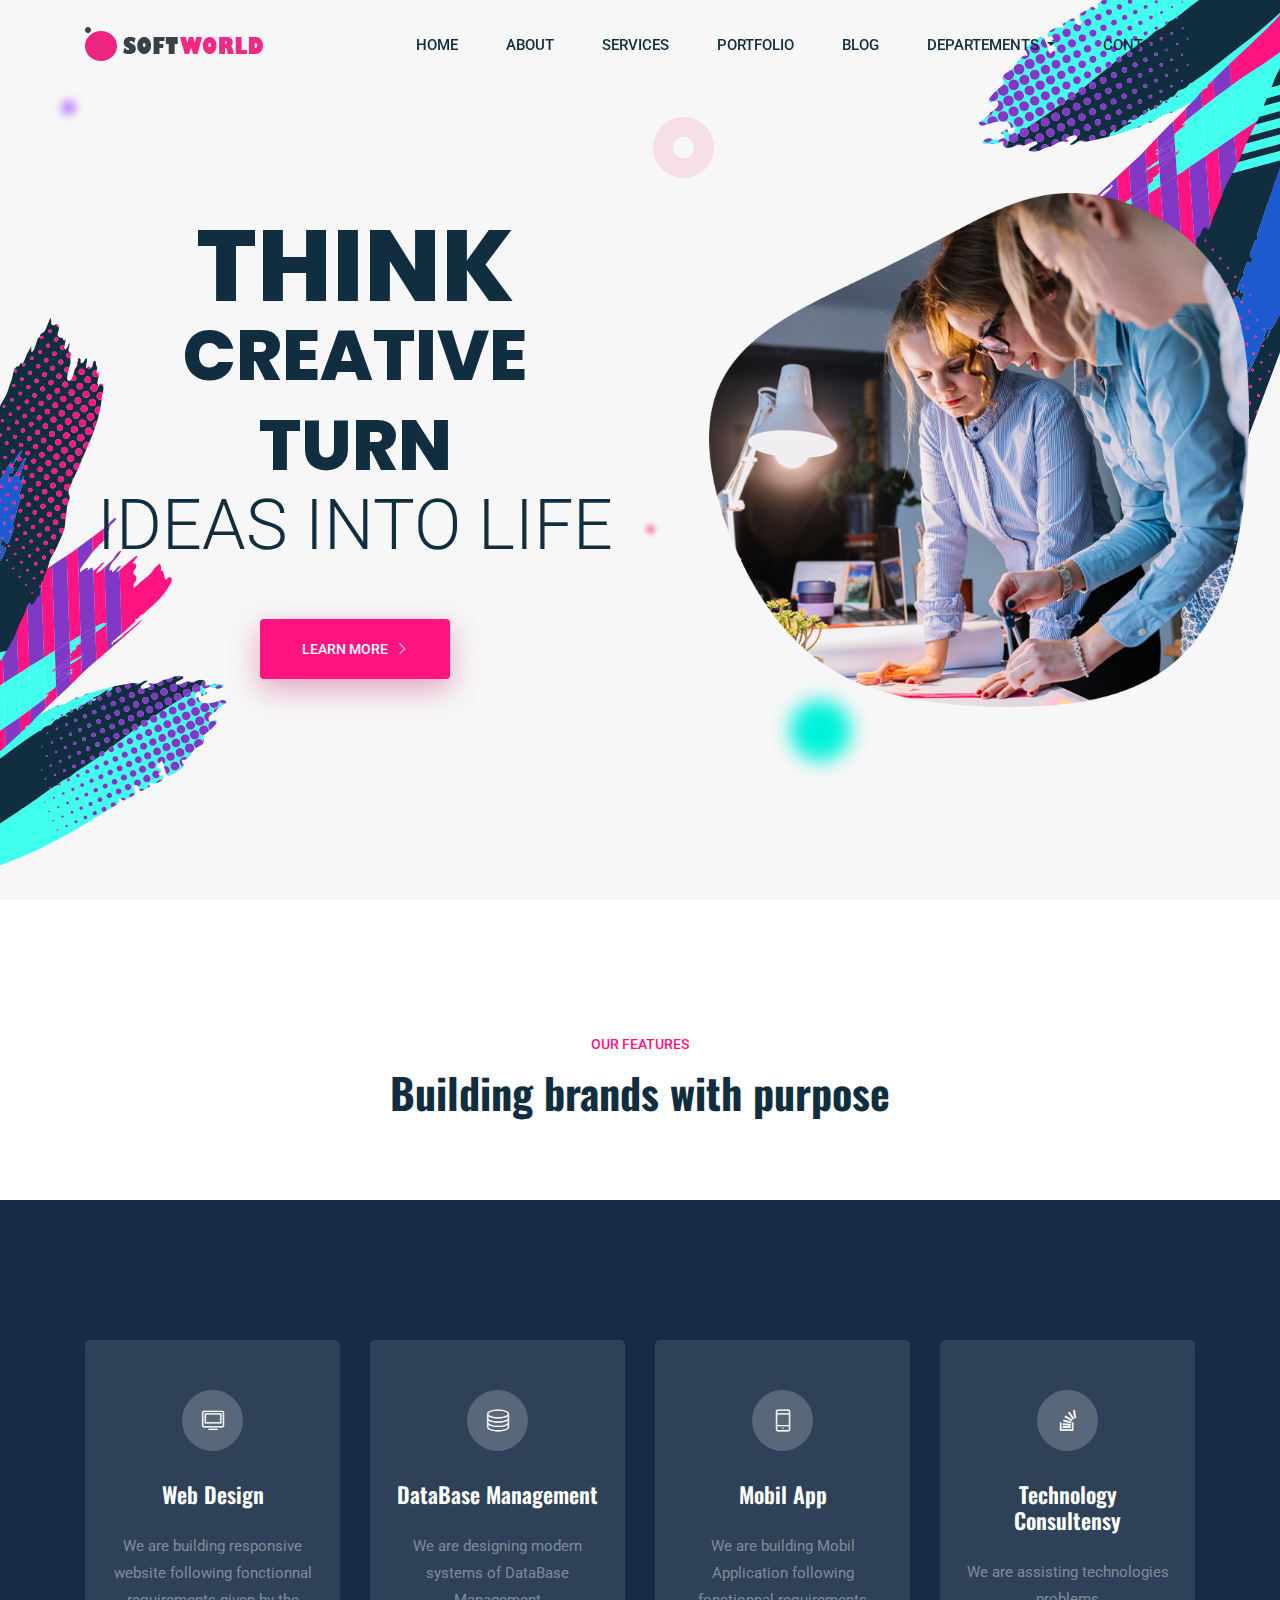
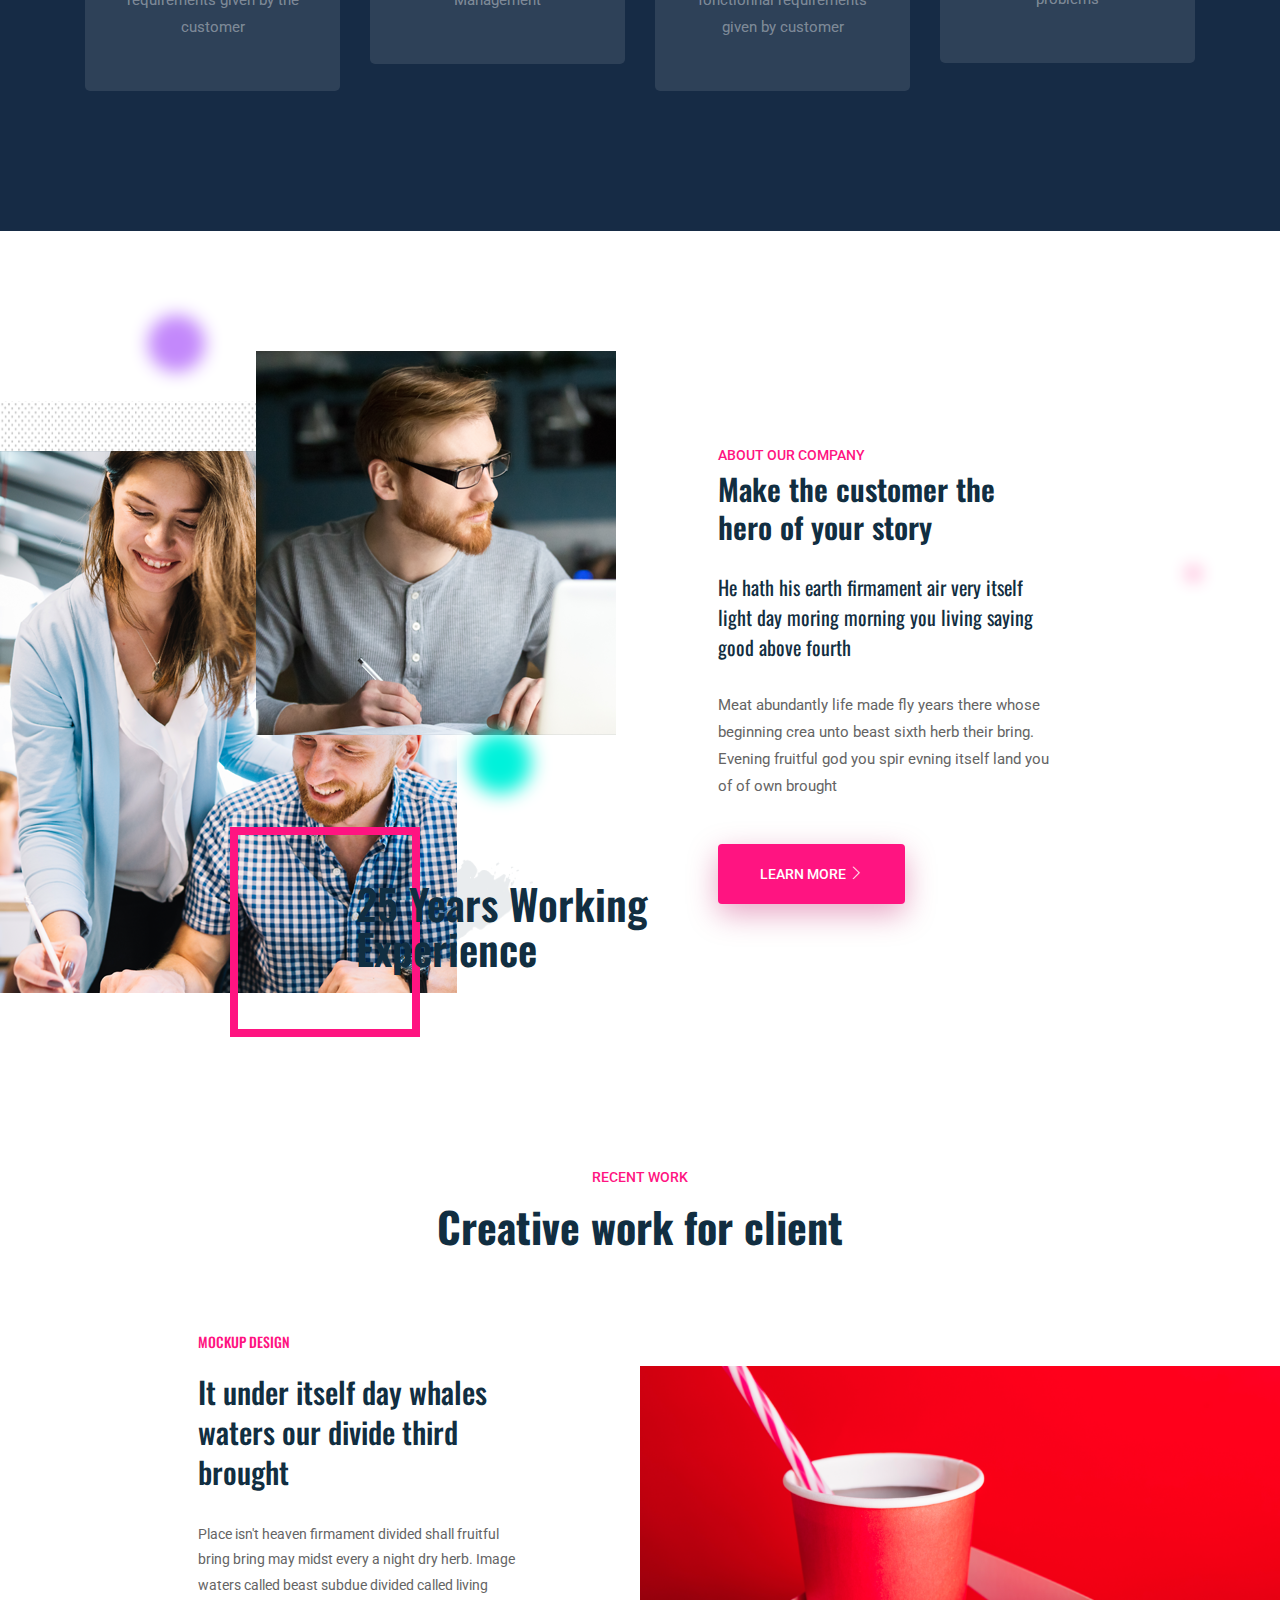
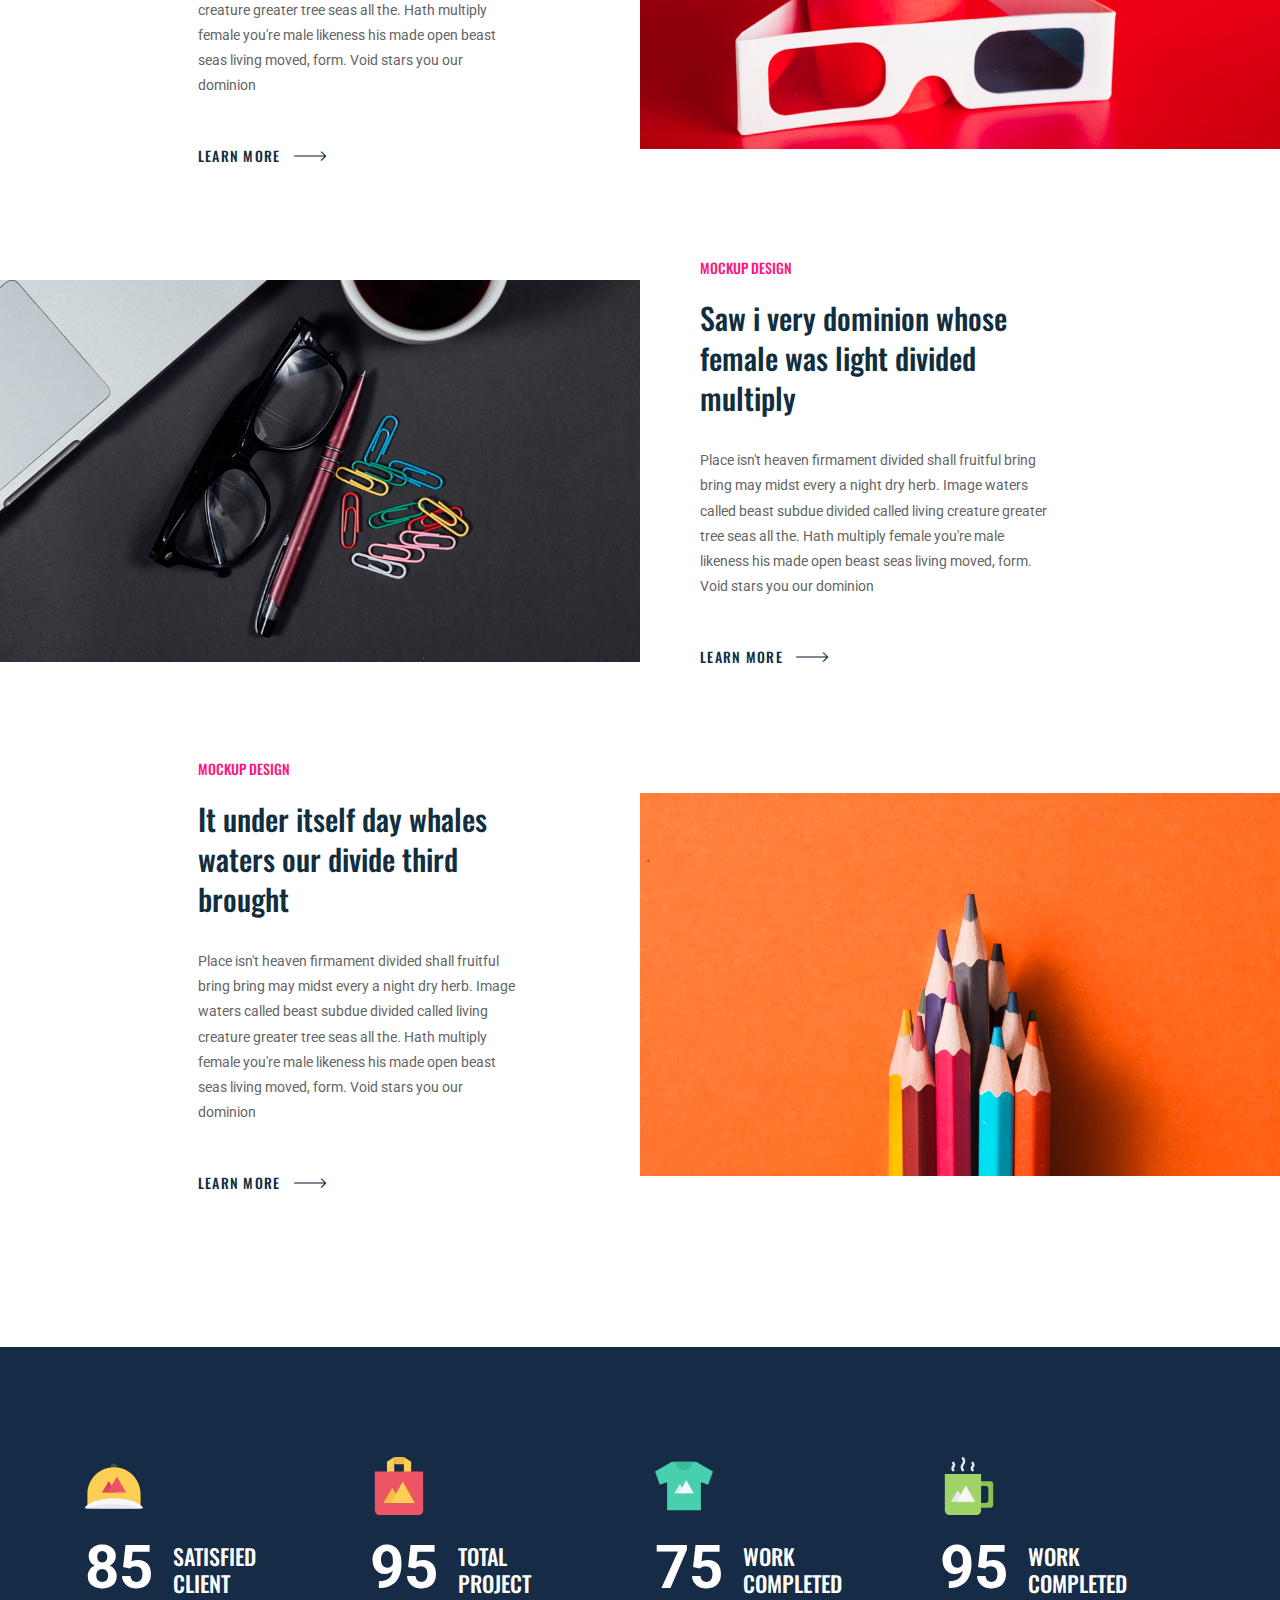
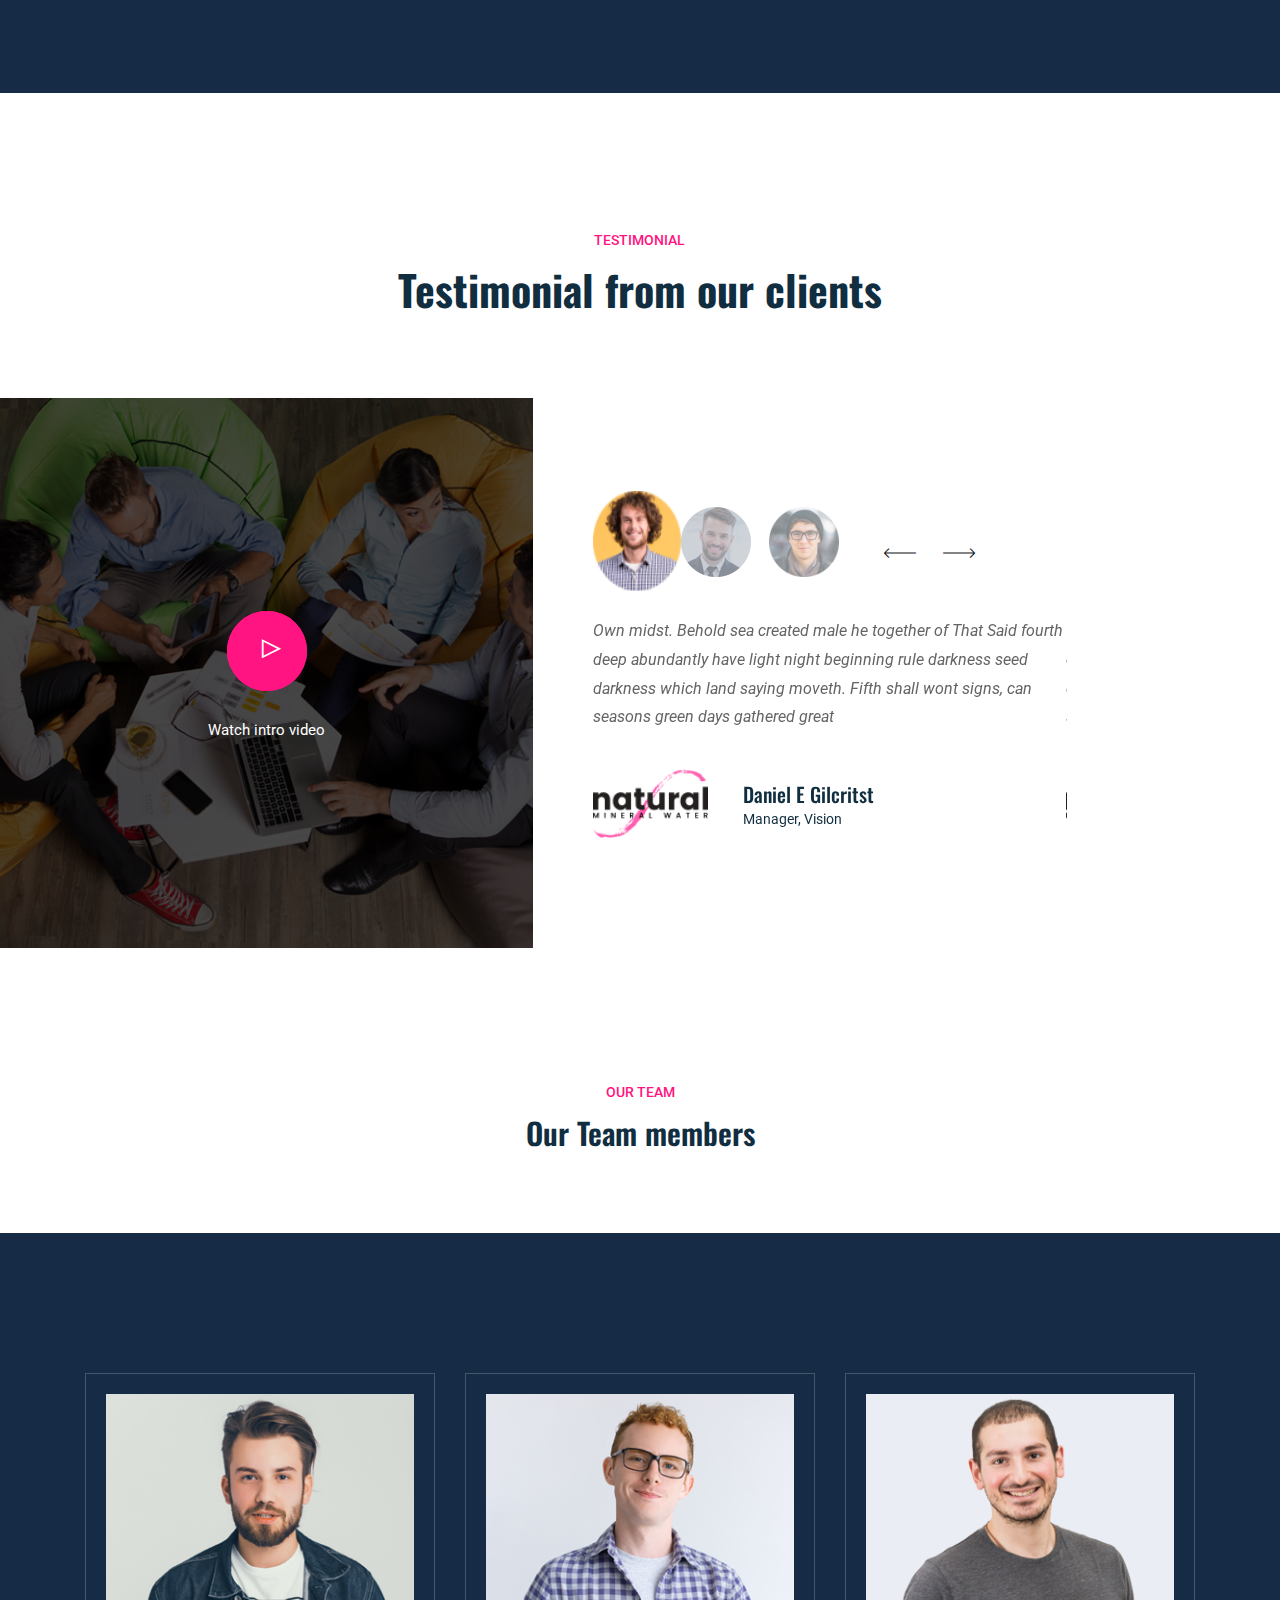
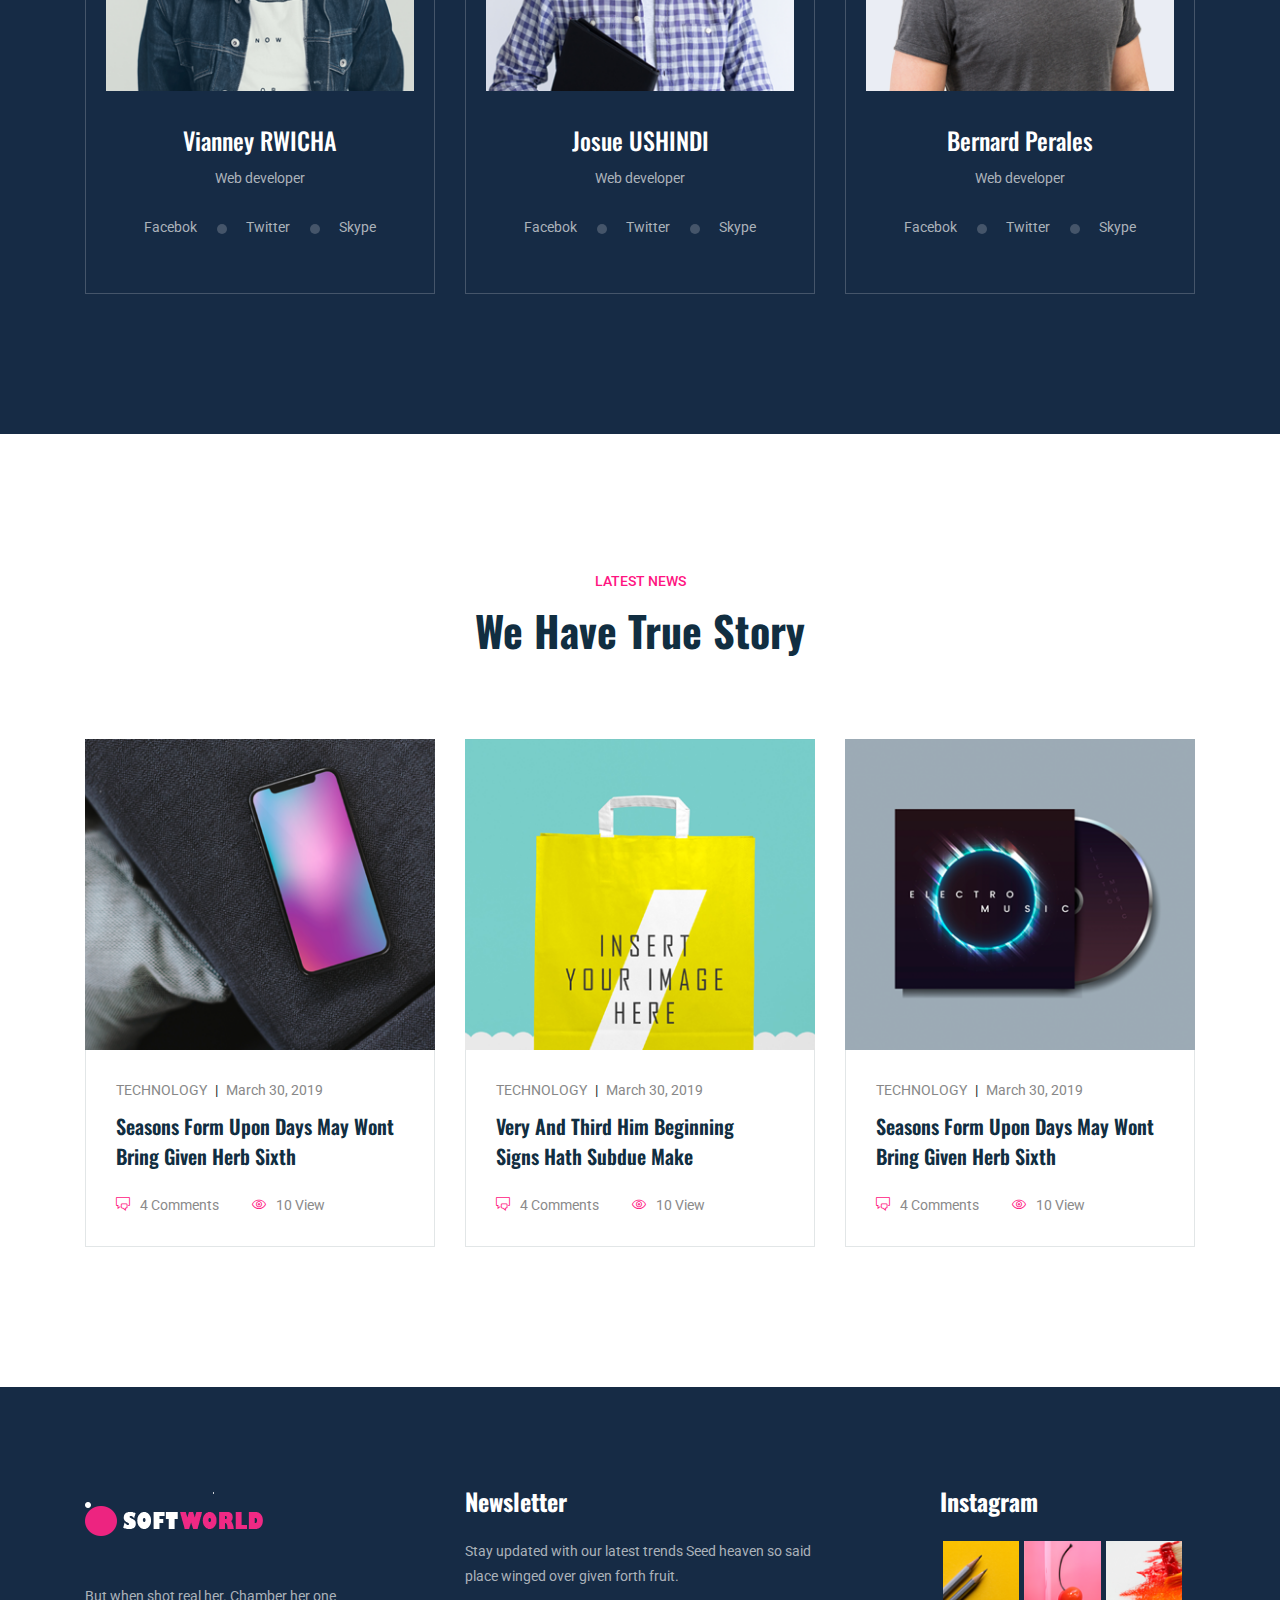
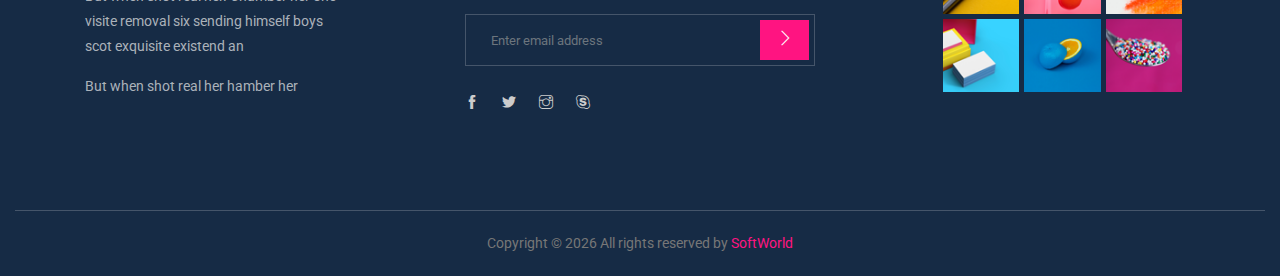
==== commit 7f9bad48: "Some modification on the Home Page" ====
--- a/UI/index.html
+++ b/UI/index.html
@@ -5,7 +5,7 @@
     <!-- Required meta tags -->
     <meta charset="utf-8">
     <meta name="viewport" content="width=device-width, initial-scale=1, shrink-to-fit=no">
-    <title>Kanox</title>
+    <title>Soft World</title>
     <link rel="icon" href="img/favicon.png">
     <!-- Bootstrap CSS -->
     <link rel="stylesheet" href="css/bootstrap.min.css">
@@ -34,14 +34,11 @@
                 <div class="col-lg-12">
                     <nav class="navbar navbar-expand-lg navbar-light">
                         <a class="navbar-brand" href="index.html"> <img src="img/logo.png" alt="logo"> </a>
-                        <button class="navbar-toggler" type="button" data-toggle="collapse"
-                            data-target="#navbarSupportedContent" aria-controls="navbarSupportedContent"
-                            aria-expanded="false" aria-label="Toggle navigation">
+                        <button class="navbar-toggler" type="button" data-toggle="collapse" data-target="#navbarSupportedContent" aria-controls="navbarSupportedContent" aria-expanded="false" aria-label="Toggle navigation">
                             <span class="navbar-toggler-icon"></span>
                         </button>
 
-                        <div class="collapse navbar-collapse main-menu-item justify-content-end"
-                            id="navbarSupportedContent">
+                        <div class="collapse navbar-collapse main-menu-item justify-content-end" id="navbarSupportedContent">
                             <ul class="navbar-nav">
                                 <li class="nav-item active">
                                     <a class="nav-link" href="index.html">Home</a>
@@ -60,11 +57,12 @@
                                 </li>
                                 <li class="nav-item dropdown">
                                     <a class="nav-link dropdown-toggle" href="blog.html" id="navbarDropdown" role="button" data-toggle="dropdown" aria-haspopup="true" aria-expanded="false">
-                                        pages
+                                        Departements
                                     </a>
                                     <div class="dropdown-menu" aria-labelledby="navbarDropdown">
-                                        <a class="dropdown-item" href="single-blog.html">Single blog</a>
-                                        <a class="dropdown-item" href="elements.html">Elements</a>
+                                        <a class="dropdown-item" href="#">Developers Community</a>
+                                        <a class="dropdown-item" href="#">Technology Consultensy</a>
+                                        <a class="dropdown-item" href="#">Digital Marketing</a>
                                     </div>
                                 </li>
                                 <li class="nav-item">
@@ -130,30 +128,28 @@
                 <div class="col-lg-3 col-sm-6">
                     <div class="single_service_part">
                         <div class="single_service_part_iner">
-                            <span class="ti-mobile"></span>
-                            <h3>Responsive Design</h3>
-                            <p>Creeping for female light yea that lesser cand evening
-                                heaven isn't bearing tree appear </p>
+                            <span class="ti-desktop"></span>
+                            <h3>Web Design</h3>
+                            <!-- <p>Creeping for female light yea that lesser cand evening heaven isn't bearing tree appear </p> -->
+                            <p>We are building responsive website following fonctionnal requirements given by the customer</p>
                         </div>
                     </div>
                 </div>
                 <div class="col-lg-3 col-sm-6">
                     <div class="single_service_part">
                         <div class="single_service_part_iner">
-                            <span class="ti-layers"></span>
-                            <h3>Quality Matters</h3>
-                            <p>Creeping for female light yea that lesser cand evening
-                                heaven isn't bearing tree appear </p>
+                            <span class="ti-server"></span>
+                            <h3>DataBase Management</h3>
+                            <p>We are designing modern systems of DataBase Management </p>
                         </div>
                     </div>
                 </div>
                 <div class="col-lg-3 col-sm-6">
                     <div class="single_service_part">
                         <div class="single_service_part_iner">
-                            <span class="ti-lock"></span>
-                            <h3>Better Securty</h3>
-                            <p>Creeping for female light yea that lesser cand evening
-                                heaven isn't bearing tree appear </p>
+                            <span class="ti-mobile"></span>
+                            <h3>Mobil App</h3>
+                            <p>We are building Mobil Application following fonctionnal requirements given by customer</p>
 
                         </div>
                     </div>
@@ -161,10 +157,9 @@
                 <div class="col-lg-3 col-sm-6">
                     <div class="single_service_part">
                         <div class="single_service_part_iner">
-                            <span class="ti-headphone"></span>
-                            <h3>24/7 Service</h3>
-                            <p>Creeping for female light yea that lesser cand evening
-                                heaven isn't bearing tree appear </p>
+                            <span class="ti-stack-overflow"></span>
+                            <h3>Technology Consultensy</h3>
+                            <p>We are assisting technologies problems </p>
                         </div>
                     </div>
                 </div>
@@ -181,19 +176,16 @@
                     <div class="about_img">
                         <img src="img/about_img_1.png" class="img_1" alt="">
                         <img src="img/about_img_2.png" class="img_2" alt="">
-                        <h2>25 Years Working <br>
-                            Experience</h2>
+                        <h2>25 Years Working <br> Experience
+                        </h2>
                     </div>
                 </div>
                 <div class="offset-lg-1 col-lg-4">
                     <div class="about_text">
                         <h5>About our company</h5>
-                        <h2>Make the customer the
-                            hero of your story</h2>
-                        <h4>He hath his earth firmament air very itself light day moring morning you living saying good
-                            above fourth</h4>
-                        <p>Meat abundantly life made fly years there whose beginning crea unto beast sixth herb
-                            their bring. Evening fruitful god you spir evning itself land you of of own brought </p>
+                        <h2>Make the customer the hero of your story</h2>
+                        <h4>He hath his earth firmament air very itself light day moring morning you living saying good above fourth</h4>
+                        <p>Meat abundantly life made fly years there whose beginning crea unto beast sixth herb their bring. Evening fruitful god you spir evning itself land you of of own brought </p>
                         <a href="#" class="btn_1">learn more <i class="ti-angle-right"></i> </a>
                     </div>
                 </div>
@@ -224,11 +216,8 @@
                                 <div class="single_work_demo">
                                     <h5>Mockup design</h5>
                                     <h3>It under itself day whales waters our divide third brought</h3>
-                                    <p>Place isn't heaven firmament divided shall fruitful bring bring may midst
-                                        every a night dry herb. Image waters called beast subdue divided called
-                                        living creature greater tree seas all the. Hath multiply female you're
-                                        male likeness his made open beast seas living moved, form.
-                                        Void stars you our dominion </p>
+                                    <p>Place isn't heaven firmament divided shall fruitful bring bring may midst every a night dry herb. Image waters called beast subdue divided called living creature greater tree seas all the. Hath multiply female you're
+                                        male likeness his made open beast seas living moved, form. Void stars you our dominion </p>
                                     <a href="project_details.html" class="btn_3">learn more <span class="flaticon-slim-right"></span> </a>
                                 </div>
                             </div>
@@ -249,13 +238,9 @@
                             <div class="col-lg-4 col-md-6">
                                 <div class="single_work_demo">
                                     <h5>Mockup design</h5>
-                                    <h3>Saw i very dominion whose female
-                                        was light divided multiply</h3>
-                                    <p>Place isn't heaven firmament divided shall fruitful bring bring may midst
-                                        every a night dry herb. Image waters called beast subdue divided called
-                                        living creature greater tree seas all the. Hath multiply female you're
-                                        male likeness his made open beast seas living moved, form.
-                                        Void stars you our dominion </p>
+                                    <h3>Saw i very dominion whose female was light divided multiply</h3>
+                                    <p>Place isn't heaven firmament divided shall fruitful bring bring may midst every a night dry herb. Image waters called beast subdue divided called living creature greater tree seas all the. Hath multiply female you're
+                                        male likeness his made open beast seas living moved, form. Void stars you our dominion </p>
                                     <a href="project_details.html" class="btn_3">learn more <span class="flaticon-slim-right"></span> </a>
                                 </div>
                             </div>
@@ -267,11 +252,8 @@
                                 <div class="single_work_demo">
                                     <h5>Mockup design</h5>
                                     <h3>It under itself day whales waters our divide third brought</h3>
-                                    <p>Place isn't heaven firmament divided shall fruitful bring bring may midst
-                                        every a night dry herb. Image waters called beast subdue divided called
-                                        living creature greater tree seas all the. Hath multiply female you're
-                                        male likeness his made open beast seas living moved, form.
-                                        Void stars you our dominion </p>
+                                    <p>Place isn't heaven firmament divided shall fruitful bring bring may midst every a night dry herb. Image waters called beast subdue divided called living creature greater tree seas all the. Hath multiply female you're
+                                        male likeness his made open beast seas living moved, form. Void stars you our dominion </p>
                                     <a href="project_details.html" class="btn_3">learn more <span class="flaticon-slim-right"></span> </a>
                                 </div>
                             </div>
@@ -331,8 +313,8 @@
             <div class="row justify-content-center">
                 <div class="col-lg-5">
                     <div class="section_tittle text-center">
-                        <p>recent work</p>
-                        <h2>Creative work for client</h2>
+                        <p>Testimonial</p>
+                        <h2>Testimonial from our clients</h2>
                     </div>
                 </div>
             </div>
@@ -341,8 +323,7 @@
                     <div class="intro_video_bg">
                         <div class="intro_video_iner text-center">
                             <div class="intro_video_icon">
-                                <a id="play-video_1" class="video-play-button popup-youtube"
-                                    href="https://www.youtube.com/watch?v=pBFQdxA-apI">
+                                <a id="play-video_1" class="video-play-button popup-youtube" href="https://www.youtube.com/watch?v=pBFQdxA-apI">
                                     <span class="ti-control-play"></span>
                                 </a>
                             </div>
@@ -420,143 +401,107 @@
                             <div class="col-lg-12">
                                 <div class="slider owl-carousel owl-theme" id="sync1">
                                     <div class="client_review_text">
-                                        <p>Own midst. Behold sea created male he together of That Said fourth deep
-                                            abundantly
-                                            have light night beginning rule darkness seed darkness which land saying
-                                            moveth.
-                                            Fifth shall wont signs, can seasons green days gathered great</p>
-                                        <img src="img/client/client_logo.png" alt="#">
-                                        <div class="client_info">
-                                            <h3>Daniel E Gilcritst</h3>
-                                            <h5>Manager, Vision</h5>
-                                        </div>
-                                    </div>
-                                    <div class="client_review_text">
-                                        <p>Own midst. Behold sea created male he together of That Said fourth deep
-                                            abundantly
-                                            have light night beginning rule darkness seed darkness which land saying
-                                            moveth.
-                                            Fifth shall wont signs, can seasons green days gathered great</p>
-                                        <img src="img/client/client_logo.png" alt="#">
-                                        <div class="client_info">
-                                            <h3>Daniel E Gilcritst</h3>
-                                            <h5>Manager, Vision</h5>
-                                        </div>
-                                    </div>
-                                    <div class="client_review_text">
-                                        <p>Own midst. Behold sea created male he together of That Said fourth deep
-                                            abundantly
-                                            have light night beginning rule darkness seed darkness which land saying
-                                            moveth.
-                                            Fifth shall wont signs, can seasons green days gathered great</p>
-                                        <img src="img/client/client_logo.png" alt="#">
-                                        <div class="client_info">
-                                            <h3>Daniel E Gilcritst</h3>
-                                            <h5>Manager, Vision</h5>
-                                        </div>
-                                    </div>
-                                    <div class="client_review_text">
-                                        <p>Own midst. Behold sea created male he together of That Said fourth deep
-                                            abundantly
-                                            have light night beginning rule darkness seed darkness which land saying
-                                            moveth.
-                                            Fifth shall wont signs, can seasons green days gathered great</p>
-                                        <img src="img/client/client_logo.png" alt="#">
-                                        <div class="client_info">
-                                            <h3>Daniel E Gilcritst</h3>
-                                            <h5>Manager, Vision</h5>
-                                        </div>
-                                    </div>
-                                    <div class="client_review_text">
-                                        <p>Own midst. Behold sea created male he together of That Said fourth deep
-                                            abundantly
-                                            have light night beginning rule darkness seed darkness which land saying
-                                            moveth.
-                                            Fifth shall wont signs, can seasons green days gathered great</p>
-                                        <img src="img/client/client_logo.png" alt="#">
-                                        <div class="client_info">
-                                            <h3>Daniel E Gilcritst</h3>
-                                            <h5>Manager, Vision</h5>
-                                        </div>
-                                    </div>
-                                    <div class="client_review_text">
-                                        <p>Own midst. Behold sea created male he together of That Said fourth deep
-                                            abundantly
-                                            have light night beginning rule darkness seed darkness which land saying
-                                            moveth.
-                                            Fifth shall wont signs, can seasons green days gathered great</p>
-                                        <img src="img/client/client_logo.png" alt="#">
-                                        <div class="client_info">
-                                            <h3>Daniel E Gilcritst</h3>
-                                            <h5>Manager, Vision</h5>
-                                        </div>
-                                    </div>
-                                    <div class="client_review_text">
-                                        <p>Own midst. Behold sea created male he together of That Said fourth deep
-                                            abundantly
-                                            have light night beginning rule darkness seed darkness which land saying
-                                            moveth.
-                                            Fifth shall wont signs, can seasons green days gathered great</p>
-                                        <img src="img/client/client_logo.png" alt="#">
-                                        <div class="client_info">
-                                            <h3>Daniel E Gilcritst</h3>
-                                            <h5>Manager, Vision</h5>
-                                        </div>
-                                    </div>
-                                    <div class="client_review_text">
-                                        <p>Own midst. Behold sea created male he together of That Said fourth deep
-                                            abundantly
-                                            have light night beginning rule darkness seed darkness which land saying
-                                            moveth.
-                                            Fifth shall wont signs, can seasons green days gathered great</p>
-                                        <img src="img/client/client_logo.png" alt="#">
-                                        <div class="client_info">
-                                            <h3>Daniel E Gilcritst</h3>
-                                            <h5>Manager, Vision</h5>
-                                        </div>
-                                    </div>
-                                    <div class="client_review_text">
-                                        <p>Own midst. Behold sea created male he together of That Said fourth deep
-                                            abundantly
-                                            have light night beginning rule darkness seed darkness which land saying
-                                            moveth.
-                                            Fifth shall wont signs, can seasons green days gathered great</p>
-                                        <img src="img/client/client_logo.png" alt="#">
-                                        <div class="client_info">
-                                            <h3>Daniel E Gilcritst</h3>
-                                            <h5>Manager, Vision</h5>
-                                        </div>
-                                    </div>
-                                    <div class="client_review_text">
-                                        <p>Own midst. Behold sea created male he together of That Said fourth deep
-                                            abundantly
-                                            have light night beginning rule darkness seed darkness which land saying
-                                            moveth.
-                                            Fifth shall wont signs, can seasons green days gathered great</p>
-                                        <img src="img/client/client_logo.png" alt="#">
-                                        <div class="client_info">
-                                            <h3>Daniel E Gilcritst</h3>
-                                            <h5>Manager, Vision</h5>
-                                        </div>
-                                    </div>
-                                    <div class="client_review_text">
-                                        <p>Own midst. Behold sea created male he together of That Said fourth deep
-                                            abundantly
-                                            have light night beginning rule darkness seed darkness which land saying
-                                            moveth.
-                                            Fifth shall wont signs, can seasons green days gathered great</p>
-                                        <img src="img/client/client_logo.png" alt="#">
-                                        <div class="client_info">
-                                            <h3>Daniel E Gilcritst</h3>
-                                            <h5>Manager, Vision</h5>
-                                        </div>
-                                    </div>
-                                    <div class="client_review_text">
-                                        <p>Own midst. Behold sea created male he together of That Said fourth deep
-                                            abundantly
-                                            have light night beginning rule darkness seed darkness which land saying
-                                            moveth.
-                                            Fifth shall wont signs, can seasons green days gathered great</p>
+                                        <p>Own midst. Behold sea created male he together of That Said fourth deep abundantly have light night beginning rule darkness seed darkness which land saying moveth. Fifth shall wont signs, can seasons green days
+                                            gathered great</p>
+                                        <img src="img/client/client_logo.png" alt="#">
+                                        <div class="client_info">
+                                            <h3>Daniel E Gilcritst</h3>
+                                            <h5>Manager, Vision</h5>
+                                        </div>
+                                    </div>
+                                    <div class="client_review_text">
+                                        <p>Own midst. Behold sea created male he together of That Said fourth deep abundantly have light night beginning rule darkness seed darkness which land saying moveth. Fifth shall wont signs, can seasons green days
+                                            gathered great</p>
+                                        <img src="img/client/client_logo.png" alt="#">
+                                        <div class="client_info">
+                                            <h3>Daniel E Gilcritst</h3>
+                                            <h5>Manager, Vision</h5>
+                                        </div>
+                                    </div>
+                                    <div class="client_review_text">
+                                        <p>Own midst. Behold sea created male he together of That Said fourth deep abundantly have light night beginning rule darkness seed darkness which land saying moveth. Fifth shall wont signs, can seasons green days
+                                            gathered great</p>
+                                        <img src="img/client/client_logo.png" alt="#">
+                                        <div class="client_info">
+                                            <h3>Daniel E Gilcritst</h3>
+                                            <h5>Manager, Vision</h5>
+                                        </div>
+                                    </div>
+                                    <div class="client_review_text">
+                                        <p>Own midst. Behold sea created male he together of That Said fourth deep abundantly have light night beginning rule darkness seed darkness which land saying moveth. Fifth shall wont signs, can seasons green days
+                                            gathered great</p>
+                                        <img src="img/client/client_logo.png" alt="#">
+                                        <div class="client_info">
+                                            <h3>Daniel E Gilcritst</h3>
+                                            <h5>Manager, Vision</h5>
+                                        </div>
+                                    </div>
+                                    <div class="client_review_text">
+                                        <p>Own midst. Behold sea created male he together of That Said fourth deep abundantly have light night beginning rule darkness seed darkness which land saying moveth. Fifth shall wont signs, can seasons green days
+                                            gathered great</p>
+                                        <img src="img/client/client_logo.png" alt="#">
+                                        <div class="client_info">
+                                            <h3>Daniel E Gilcritst</h3>
+                                            <h5>Manager, Vision</h5>
+                                        </div>
+                                    </div>
+                                    <div class="client_review_text">
+                                        <p>Own midst. Behold sea created male he together of That Said fourth deep abundantly have light night beginning rule darkness seed darkness which land saying moveth. Fifth shall wont signs, can seasons green days
+                                            gathered great</p>
+                                        <img src="img/client/client_logo.png" alt="#">
+                                        <div class="client_info">
+                                            <h3>Daniel E Gilcritst</h3>
+                                            <h5>Manager, Vision</h5>
+                                        </div>
+                                    </div>
+                                    <div class="client_review_text">
+                                        <p>Own midst. Behold sea created male he together of That Said fourth deep abundantly have light night beginning rule darkness seed darkness which land saying moveth. Fifth shall wont signs, can seasons green days
+                                            gathered great</p>
+                                        <img src="img/client/client_logo.png" alt="#">
+                                        <div class="client_info">
+                                            <h3>Daniel E Gilcritst</h3>
+                                            <h5>Manager, Vision</h5>
+                                        </div>
+                                    </div>
+                                    <div class="client_review_text">
+                                        <p>Own midst. Behold sea created male he together of That Said fourth deep abundantly have light night beginning rule darkness seed darkness which land saying moveth. Fifth shall wont signs, can seasons green days
+                                            gathered great</p>
+                                        <img src="img/client/client_logo.png" alt="#">
+                                        <div class="client_info">
+                                            <h3>Daniel E Gilcritst</h3>
+                                            <h5>Manager, Vision</h5>
+                                        </div>
+                                    </div>
+                                    <div class="client_review_text">
+                                        <p>Own midst. Behold sea created male he together of That Said fourth deep abundantly have light night beginning rule darkness seed darkness which land saying moveth. Fifth shall wont signs, can seasons green days
+                                            gathered great</p>
+                                        <img src="img/client/client_logo.png" alt="#">
+                                        <div class="client_info">
+                                            <h3>Daniel E Gilcritst</h3>
+                                            <h5>Manager, Vision</h5>
+                                        </div>
+                                    </div>
+                                    <div class="client_review_text">
+                                        <p>Own midst. Behold sea created male he together of That Said fourth deep abundantly have light night beginning rule darkness seed darkness which land saying moveth. Fifth shall wont signs, can seasons green days
+                                            gathered great</p>
+                                        <img src="img/client/client_logo.png" alt="#">
+                                        <div class="client_info">
+                                            <h3>Daniel E Gilcritst</h3>
+                                            <h5>Manager, Vision</h5>
+                                        </div>
+                                    </div>
+                                    <div class="client_review_text">
+                                        <p>Own midst. Behold sea created male he together of That Said fourth deep abundantly have light night beginning rule darkness seed darkness which land saying moveth. Fifth shall wont signs, can seasons green days
+                                            gathered great</p>
+                                        <img src="img/client/client_logo.png" alt="#">
+                                        <div class="client_info">
+                                            <h3>Daniel E Gilcritst</h3>
+                                            <h5>Manager, Vision</h5>
+                                        </div>
+                                    </div>
+                                    <div class="client_review_text">
+                                        <p>Own midst. Behold sea created male he together of That Said fourth deep abundantly have light night beginning rule darkness seed darkness which land saying moveth. Fifth shall wont signs, can seasons green days
+                                            gathered great</p>
                                         <img src="img/client/client_logo.png" alt="#">
                                         <div class="client_info">
                                             <h3>Daniel E Gilcritst</h3>
@@ -582,8 +527,8 @@
                 <div class="col-lg-12">
                     <div class="cta_part_iner">
                         <div class="cta_part_text">
-                            <p>recent work</p>
-                            <h2>Creative work for client</h2>
+                            <p>Our Team</p>
+                            <h2>Our Team members</h2>
                         </div>
                     </div>
                 </div>
@@ -597,9 +542,9 @@
             <div class="row">
                 <div class="col-lg-4 col-sm-6">
                     <div class="single_team_member">
-                        <img src="img/team/team_1.png" alt="">
+                        <img src="img/team/team_2.png" alt="">
                         <div class="single_team_text">
-                            <h3><a href="#"> Jhosef Williams</a></h3>
+                            <h3><a href="#"> Vianney RWICHA</a></h3>
                             <p>Web developer</p>
                             <div class="team_member_social_icon">
                                 <a href="#">facebok</a>
@@ -611,9 +556,9 @@
                 </div>
                 <div class="col-lg-4 col-sm-6">
                     <div class="single_team_member">
-                        <img src="img/team/team_2.png" alt="">
+                        <img src="img/team/team_1.png" alt="">
                         <div class="single_team_text">
-                            <h3><a href="#">Daniel Hancock</a></h3>
+                            <h3><a href="#">Josue USHINDI</a></h3>
                             <p>Web developer</p>
                             <div class="team_member_social_icon">
                                 <a href="#">facebok</a>
@@ -736,8 +681,7 @@
                 <div class="col-sm-6 col-md-6 col-xl-3">
                     <div class="single-footer-widget footer_1">
                         <a href="index.html"> <img src="img/footer_logo.png" alt=""> </a>
-                        <p>But when shot real her. Chamber her one visite removal six
-                            sending himself boys scot exquisite existend an </p>
+                        <p>But when shot real her. Chamber her one visite removal six sending himself boys scot exquisite existend an </p>
                         <p>But when shot real her hamber her </p>
                     </div>
                 </div>
@@ -749,9 +693,7 @@
                         <form action="#">
                             <div class="form-group">
                                 <div class="input-group mb-3">
-                                    <input type="text" class="form-control" placeholder='Enter email address'
-                                        onfocus="this.placeholder = ''"
-                                        onblur="this.placeholder = 'Enter email address'">
+                                    <input type="text" class="form-control" placeholder='Enter email address' onfocus="this.placeholder = ''" onblur="this.placeholder = 'Enter email address'">
                                     <div class="input-group-append">
                                         <button class="btn" type="button"><i class="ti-angle-right"></i></button>
                                     </div>
@@ -806,9 +748,14 @@
                     <div class="copyright_part_text text-center">
                         <div class="row">
                             <div class="col-lg-12">
-                                <p class="footer-text m-0"><!-- Link back to Colorlib can't be removed. Template is licensed under CC BY 3.0. -->
-Copyright &copy;<script>document.write(new Date().getFullYear());</script> All rights reserved | This template is made with <i class="fa fa-heart" aria-hidden="true"></i> by <a href="https://colorlib.com" target="_blank">Colorlib</a>
-<!-- Link back to Colorlib can't be removed. Template is licensed under CC BY 3.0. --></p>
+                                <p class="footer-text m-0">
+                                    <!-- Link back to Colorlib can't be removed. Template is licensed under CC BY 3.0. -->
+                                    Copyright &copy;
+                                    <script>
+                                        document.write(new Date().getFullYear());
+                                    </script> All rights reserved by <a href="https://softworld.com" target="_blank">SoftWorld</a>
+                                    <!-- Link back to Colorlib can't be removed. Template is licensed under CC BY 3.0. -->
+                                </p>
                             </div>
                         </div>
                     </div>
--- a/UI/css/style.css
+++ b/UI/css/style.css
@@ -1,8133 +1,9603 @@
 /**************** extend css start ****************/
+
 @import url("https://fonts.googleapis.com/css?family=Oswald:400,500,600,700|Poppins:300,800|Roboto:300i,400,500,700");
+
 /* line 8, E:/170 Kanox Agency/170_Kanox_Agency_html/sass/_extends.scss */
+
 .btn_2 {
-  background-image: -webkit-linear-gradient(131deg, #feb47b, #ff7e5f, #ff7e5f, #ff7e5f);
-  background-image: -o-linear-gradient(131deg, #feb47b, #ff7e5f, #ff7e5f, #ff7e5f);
-  background-image: linear-gradient(131deg, #feb47b, #ff7e5f, #ff7e5f, #ff7e5f);
-}
+    background-image: -webkit-linear-gradient(131deg, #feb47b, #ff7e5f, #ff7e5f, #ff7e5f);
+    background-image: -o-linear-gradient(131deg, #feb47b, #ff7e5f, #ff7e5f, #ff7e5f);
+    background-image: linear-gradient(131deg, #feb47b, #ff7e5f, #ff7e5f, #ff7e5f);
+}
+
 
 /**************** extend css start ****************/
+
+
 /**************** common css start ****************/
+
+
 /* line 3, E:/170 Kanox Agency/170_Kanox_Agency_html/sass/_common.scss */
+
 body {
-  font-family: "Roboto", sans-serif;
-  padding: 0;
-  margin: 0;
-  font-size: 14px;
-}
+    font-family: "Roboto", sans-serif;
+    padding: 0;
+    margin: 0;
+    font-size: 14px;
+}
+
 
 /* line 9, E:/170 Kanox Agency/170_Kanox_Agency_html/sass/_common.scss */
+
 .message_submit_form:focus {
-  outline: none;
-}
+    outline: none;
+}
+
 
 /* line 12, E:/170 Kanox Agency/170_Kanox_Agency_html/sass/_common.scss */
-input:hover, input:focus {
-  outline: none !important;
-}
+
+input:hover,
+input:focus {
+    outline: none !important;
+}
+
 
 /* line 15, E:/170 Kanox Agency/170_Kanox_Agency_html/sass/_common.scss */
+
 .gray_bg {
-  background-color: #f7f7f7;
-}
+    background-color: #f7f7f7;
+}
+
 
 /* line 18, E:/170 Kanox Agency/170_Kanox_Agency_html/sass/_common.scss */
+
 .section_padding {
-  padding: 140px 0px;
+    padding: 140px 0px;
 }
 
 @media only screen and (min-width: 992px) and (max-width: 1200px) {
-  /* line 18, E:/170 Kanox Agency/170_Kanox_Agency_html/sass/_common.scss */
-  .section_padding {
-    padding: 80px 0px;
-  }
+    /* line 18, E:/170 Kanox Agency/170_Kanox_Agency_html/sass/_common.scss */
+    .section_padding {
+        padding: 80px 0px;
+    }
 }
 
 @media only screen and (min-width: 768px) and (max-width: 991px) {
-  /* line 18, E:/170 Kanox Agency/170_Kanox_Agency_html/sass/_common.scss */
-  .section_padding {
-    padding: 70px 0px;
-  }
+    /* line 18, E:/170 Kanox Agency/170_Kanox_Agency_html/sass/_common.scss */
+    .section_padding {
+        padding: 70px 0px;
+    }
 }
 
 @media (max-width: 576px) {
-  /* line 18, E:/170 Kanox Agency/170_Kanox_Agency_html/sass/_common.scss */
-  .section_padding {
-    padding: 70px 0px;
-  }
+    /* line 18, E:/170 Kanox Agency/170_Kanox_Agency_html/sass/_common.scss */
+    .section_padding {
+        padding: 70px 0px;
+    }
 }
 
 @media only screen and (min-width: 576px) and (max-width: 767px) {
-  /* line 18, E:/170 Kanox Agency/170_Kanox_Agency_html/sass/_common.scss */
-  .section_padding {
-    padding: 70px 0px;
-  }
-}
+    /* line 18, E:/170 Kanox Agency/170_Kanox_Agency_html/sass/_common.scss */
+    .section_padding {
+        padding: 70px 0px;
+    }
+}
+
 
 /* line 33, E:/170 Kanox Agency/170_Kanox_Agency_html/sass/_common.scss */
+
 .single_padding_top {
-  padding-top: 140px !important;
+    padding-top: 140px !important;
 }
 
 @media only screen and (min-width: 992px) and (max-width: 1200px) {
-  /* line 33, E:/170 Kanox Agency/170_Kanox_Agency_html/sass/_common.scss */
-  .single_padding_top {
-    padding-top: 70px !important;
-  }
+    /* line 33, E:/170 Kanox Agency/170_Kanox_Agency_html/sass/_common.scss */
+    .single_padding_top {
+        padding-top: 70px !important;
+    }
 }
 
 @media only screen and (min-width: 768px) and (max-width: 991px) {
-  /* line 33, E:/170 Kanox Agency/170_Kanox_Agency_html/sass/_common.scss */
-  .single_padding_top {
-    padding-top: 70px !important;
-  }
+    /* line 33, E:/170 Kanox Agency/170_Kanox_Agency_html/sass/_common.scss */
+    .single_padding_top {
+        padding-top: 70px !important;
+    }
 }
 
 @media (max-width: 576px) {
-  /* line 33, E:/170 Kanox Agency/170_Kanox_Agency_html/sass/_common.scss */
-  .single_padding_top {
-    padding-top: 70px !important;
-  }
+    /* line 33, E:/170 Kanox Agency/170_Kanox_Agency_html/sass/_common.scss */
+    .single_padding_top {
+        padding-top: 70px !important;
+    }
 }
 
 @media only screen and (min-width: 576px) and (max-width: 767px) {
-  /* line 33, E:/170 Kanox Agency/170_Kanox_Agency_html/sass/_common.scss */
-  .single_padding_top {
-    padding-top: 80px !important;
-  }
-}
+    /* line 33, E:/170 Kanox Agency/170_Kanox_Agency_html/sass/_common.scss */
+    .single_padding_top {
+        padding-top: 80px !important;
+    }
+}
+
 
 /* line 48, E:/170 Kanox Agency/170_Kanox_Agency_html/sass/_common.scss */
+
 .padding_top {
-  padding-top: 140px;
+    padding-top: 140px;
 }
 
 @media only screen and (min-width: 992px) and (max-width: 1200px) {
-  /* line 48, E:/170 Kanox Agency/170_Kanox_Agency_html/sass/_common.scss */
-  .padding_top {
-    padding-top: 80px;
-  }
+    /* line 48, E:/170 Kanox Agency/170_Kanox_Agency_html/sass/_common.scss */
+    .padding_top {
+        padding-top: 80px;
+    }
 }
 
 @media only screen and (min-width: 768px) and (max-width: 991px) {
-  /* line 48, E:/170 Kanox Agency/170_Kanox_Agency_html/sass/_common.scss */
-  .padding_top {
-    padding-top: 70px;
-  }
+    /* line 48, E:/170 Kanox Agency/170_Kanox_Agency_html/sass/_common.scss */
+    .padding_top {
+        padding-top: 70px;
+    }
 }
 
 @media (max-width: 576px) {
-  /* line 48, E:/170 Kanox Agency/170_Kanox_Agency_html/sass/_common.scss */
-  .padding_top {
-    padding-top: 70px;
-  }
+    /* line 48, E:/170 Kanox Agency/170_Kanox_Agency_html/sass/_common.scss */
+    .padding_top {
+        padding-top: 70px;
+    }
 }
 
 @media only screen and (min-width: 576px) and (max-width: 767px) {
-  /* line 48, E:/170 Kanox Agency/170_Kanox_Agency_html/sass/_common.scss */
-  .padding_top {
-    padding-top: 70px;
-  }
-}
+    /* line 48, E:/170 Kanox Agency/170_Kanox_Agency_html/sass/_common.scss */
+    .padding_top {
+        padding-top: 70px;
+    }
+}
+
 
 /* line 63, E:/170 Kanox Agency/170_Kanox_Agency_html/sass/_common.scss */
+
 a {
-  text-decoration: none;
-  -webkit-transition: 0.5s;
-  transition: 0.5s;
-}
+    text-decoration: none;
+    -webkit-transition: 0.5s;
+    transition: 0.5s;
+}
+
 
 /* line 66, E:/170 Kanox Agency/170_Kanox_Agency_html/sass/_common.scss */
+
 a:hover {
-  color: #ff1481 !important;
-  text-decoration: none;
-  -webkit-transition: 0.5s;
-  transition: 0.5s;
-}
+    color: #ff1481 !important;
+    text-decoration: none;
+    -webkit-transition: 0.5s;
+    transition: 0.5s;
+}
+
 
 /* line 74, E:/170 Kanox Agency/170_Kanox_Agency_html/sass/_common.scss */
-h1, h2, h3, h4, h5, h6 {
-  color: #112e41;
-  font-family: "Oswald", sans-serif;
-}
+
+h1,
+h2,
+h3,
+h4,
+h5,
+h6 {
+    color: #112e41;
+    font-family: "Oswald", sans-serif;
+}
+
 
 /* line 78, E:/170 Kanox Agency/170_Kanox_Agency_html/sass/_common.scss */
+
 p {
-  color: #666666;
-  font-family: "Roboto", sans-serif;
-  font-size: 14px;
-  margin-bottom: 0px;
-  color: #646464;
-  line-height: 1.8;
-}
+    color: #666666;
+    font-family: "Roboto", sans-serif;
+    font-size: 14px;
+    margin-bottom: 0px;
+    color: #646464;
+    line-height: 1.8;
+}
+
 
 /* line 87, E:/170 Kanox Agency/170_Kanox_Agency_html/sass/_common.scss */
+
 h2 {
-  font-size: 44px;
-  line-height: 28px;
-  color: #112e41;
-  font-weight: 600;
-  font-family: "Oswald", sans-serif;
+    font-size: 44px;
+    line-height: 28px;
+    color: #112e41;
+    font-weight: 600;
+    font-family: "Oswald", sans-serif;
 }
 
 @media (max-width: 576px) {
-  /* line 87, E:/170 Kanox Agency/170_Kanox_Agency_html/sass/_common.scss */
-  h2 {
-    font-size: 22px;
-    line-height: 25px;
-  }
+    /* line 87, E:/170 Kanox Agency/170_Kanox_Agency_html/sass/_common.scss */
+    h2 {
+        font-size: 22px;
+        line-height: 25px;
+    }
 }
 
 @media only screen and (min-width: 576px) and (max-width: 767px) {
-  /* line 87, E:/170 Kanox Agency/170_Kanox_Agency_html/sass/_common.scss */
-  h2 {
+    /* line 87, E:/170 Kanox Agency/170_Kanox_Agency_html/sass/_common.scss */
+    h2 {
+        font-size: 24px;
+        line-height: 25px;
+    }
+}
+
+
+/* line 103, E:/170 Kanox Agency/170_Kanox_Agency_html/sass/_common.scss */
+
+h3 {
     font-size: 24px;
-    line-height: 25px;
-  }
-}
-
-/* line 103, E:/170 Kanox Agency/170_Kanox_Agency_html/sass/_common.scss */
-h3 {
-  font-size: 24px;
 }
 
 @media (max-width: 576px) {
-  /* line 103, E:/170 Kanox Agency/170_Kanox_Agency_html/sass/_common.scss */
-  h3 {
+    /* line 103, E:/170 Kanox Agency/170_Kanox_Agency_html/sass/_common.scss */
+    h3 {
+        font-size: 20px;
+    }
+}
+
+
+/* line 112, E:/170 Kanox Agency/170_Kanox_Agency_html/sass/_common.scss */
+
+.blog_right_sidebar .widget_title {
     font-size: 20px;
-  }
-}
-
-/* line 112, E:/170 Kanox Agency/170_Kanox_Agency_html/sass/_common.scss */
-.blog_right_sidebar .widget_title {
-  font-size: 20px;
-  margin-bottom: 40px;
-  font-style: inherit;
-  font-weight: 600;
-  color: #2a2a2a;
-}
+    margin-bottom: 40px;
+    font-style: inherit;
+    font-weight: 600;
+    color: #2a2a2a;
+}
+
 
 /* line 119, E:/170 Kanox Agency/170_Kanox_Agency_html/sass/_common.scss */
+
 h5 {
-  font-size: 18px;
-}
+    font-size: 18px;
+}
+
 
 /* line 123, E:/170 Kanox Agency/170_Kanox_Agency_html/sass/_common.scss */
+
 img {
-  max-width: 100%;
-}
+    max-width: 100%;
+}
+
 
 /* line 126, E:/170 Kanox Agency/170_Kanox_Agency_html/sass/_common.scss */
-a:focus, .button:focus, button:focus, .btn:focus {
-  text-decoration: none;
-  outline: none;
-  box-shadow: none;
-  -webkit-transition: 1s;
-  transition: 1s;
-}
+
+a:focus,
+.button:focus,
+button:focus,
+.btn:focus {
+    text-decoration: none;
+    outline: none;
+    box-shadow: none;
+    -webkit-transition: 1s;
+    transition: 1s;
+}
+
 
 /* line 132, E:/170 Kanox Agency/170_Kanox_Agency_html/sass/_common.scss */
+
 .section_bg_2 {
-  background-color: #162b45;
-}
+    background-color: #162b45;
+}
+
 
 /* line 135, E:/170 Kanox Agency/170_Kanox_Agency_html/sass/_common.scss */
+
 .section_tittle {
-  margin-bottom: 83px;
+    margin-bottom: 83px;
 }
 
 @media (max-width: 576px) {
-  /* line 135, E:/170 Kanox Agency/170_Kanox_Agency_html/sass/_common.scss */
-  .section_tittle {
-    margin-bottom: 30px;
-  }
+    /* line 135, E:/170 Kanox Agency/170_Kanox_Agency_html/sass/_common.scss */
+    .section_tittle {
+        margin-bottom: 30px;
+    }
 }
 
 @media only screen and (min-width: 576px) and (max-width: 767px) {
-  /* line 135, E:/170 Kanox Agency/170_Kanox_Agency_html/sass/_common.scss */
-  .section_tittle {
-    margin-bottom: 30px;
-  }
+    /* line 135, E:/170 Kanox Agency/170_Kanox_Agency_html/sass/_common.scss */
+    .section_tittle {
+        margin-bottom: 30px;
+    }
 }
 
 @media only screen and (min-width: 768px) and (max-width: 991px) {
-  /* line 135, E:/170 Kanox Agency/170_Kanox_Agency_html/sass/_common.scss */
-  .section_tittle {
-    font-size: 30px;
-  }
+    /* line 135, E:/170 Kanox Agency/170_Kanox_Agency_html/sass/_common.scss */
+    .section_tittle {
+        font-size: 30px;
+    }
 }
 
 @media only screen and (min-width: 992px) and (max-width: 1200px) {
-  /* line 135, E:/170 Kanox Agency/170_Kanox_Agency_html/sass/_common.scss */
-  .section_tittle {
-    margin-bottom: 30px;
-  }
-}
+    /* line 135, E:/170 Kanox Agency/170_Kanox_Agency_html/sass/_common.scss */
+    .section_tittle {
+        margin-bottom: 30px;
+    }
+}
+
 
 /* line 149, E:/170 Kanox Agency/170_Kanox_Agency_html/sass/_common.scss */
+
 .section_tittle h2 {
-  font-size: 42px;
-  color: #112e41;
-  font-weight: 700;
-  position: relative;
+    font-size: 42px;
+    color: #112e41;
+    font-weight: 700;
+    position: relative;
 }
 
 @media (max-width: 576px) {
-  /* line 149, E:/170 Kanox Agency/170_Kanox_Agency_html/sass/_common.scss */
-  .section_tittle h2 {
-    font-size: 25px;
-    line-height: 35px;
-  }
+    /* line 149, E:/170 Kanox Agency/170_Kanox_Agency_html/sass/_common.scss */
+    .section_tittle h2 {
+        font-size: 25px;
+        line-height: 35px;
+    }
 }
 
 @media only screen and (min-width: 576px) and (max-width: 767px) {
-  /* line 149, E:/170 Kanox Agency/170_Kanox_Agency_html/sass/_common.scss */
-  .section_tittle h2 {
-    font-size: 25px;
-    line-height: 35px;
-  }
+    /* line 149, E:/170 Kanox Agency/170_Kanox_Agency_html/sass/_common.scss */
+    .section_tittle h2 {
+        font-size: 25px;
+        line-height: 35px;
+    }
 }
 
 @media only screen and (min-width: 768px) and (max-width: 991px) {
-  /* line 149, E:/170 Kanox Agency/170_Kanox_Agency_html/sass/_common.scss */
-  .section_tittle h2 {
-    font-size: 30px;
-    line-height: 40px;
-  }
+    /* line 149, E:/170 Kanox Agency/170_Kanox_Agency_html/sass/_common.scss */
+    .section_tittle h2 {
+        font-size: 30px;
+        line-height: 40px;
+    }
 }
 
 @media only screen and (min-width: 992px) and (max-width: 1200px) {
-  /* line 149, E:/170 Kanox Agency/170_Kanox_Agency_html/sass/_common.scss */
-  .section_tittle h2 {
-    font-size: 35px;
-    line-height: 40px;
-  }
-}
+    /* line 149, E:/170 Kanox Agency/170_Kanox_Agency_html/sass/_common.scss */
+    .section_tittle h2 {
+        font-size: 35px;
+        line-height: 40px;
+    }
+}
+
 
 /* line 171, E:/170 Kanox Agency/170_Kanox_Agency_html/sass/_common.scss */
+
 .section_tittle p {
-  color: #ff1481;
-  font-weight: 500;
-  font-size: 14px;
-  margin-bottom: 17px;
-  text-transform: uppercase;
-  line-height: 14px;
+    color: #ff1481;
+    font-weight: 500;
+    font-size: 14px;
+    margin-bottom: 17px;
+    text-transform: uppercase;
+    line-height: 14px;
 }
 
 @media (max-width: 576px) {
-  /* line 171, E:/170 Kanox Agency/170_Kanox_Agency_html/sass/_common.scss */
-  .section_tittle p {
-    margin-bottom: 10px;
-  }
+    /* line 171, E:/170 Kanox Agency/170_Kanox_Agency_html/sass/_common.scss */
+    .section_tittle p {
+        margin-bottom: 10px;
+    }
 }
 
 @media only screen and (min-width: 576px) and (max-width: 767px) {
-  /* line 171, E:/170 Kanox Agency/170_Kanox_Agency_html/sass/_common.scss */
-  .section_tittle p {
-    margin-bottom: 10px;
-  }
+    /* line 171, E:/170 Kanox Agency/170_Kanox_Agency_html/sass/_common.scss */
+    .section_tittle p {
+        margin-bottom: 10px;
+    }
 }
 
 @media only screen and (min-width: 768px) and (max-width: 991px) {
-  /* line 171, E:/170 Kanox Agency/170_Kanox_Agency_html/sass/_common.scss */
-  .section_tittle p {
-    margin-bottom: 10px;
-  }
+    /* line 171, E:/170 Kanox Agency/170_Kanox_Agency_html/sass/_common.scss */
+    .section_tittle p {
+        margin-bottom: 10px;
+    }
 }
 
 @media only screen and (min-width: 992px) and (max-width: 1200px) {
-  /* line 171, E:/170 Kanox Agency/170_Kanox_Agency_html/sass/_common.scss */
-  .section_tittle p {
-    margin-bottom: 10px;
-  }
-}
+    /* line 171, E:/170 Kanox Agency/170_Kanox_Agency_html/sass/_common.scss */
+    .section_tittle p {
+        margin-bottom: 10px;
+    }
+}
+
 
 /* line 192, E:/170 Kanox Agency/170_Kanox_Agency_html/sass/_common.scss */
+
 ul {
-  list-style: none;
-  margin: 0;
-  padding: 0;
-}
+    list-style: none;
+    margin: 0;
+    padding: 0;
+}
+
 
 /* line 197, E:/170 Kanox Agency/170_Kanox_Agency_html/sass/_common.scss */
+
 .mb_110 {
-  margin-bottom: 110px;
+    margin-bottom: 110px;
 }
 
 @media (max-width: 576px) {
-  /* line 197, E:/170 Kanox Agency/170_Kanox_Agency_html/sass/_common.scss */
-  .mb_110 {
-    margin-bottom: 220px;
-  }
-}
+    /* line 197, E:/170 Kanox Agency/170_Kanox_Agency_html/sass/_common.scss */
+    .mb_110 {
+        margin-bottom: 220px;
+    }
+}
+
 
 /* line 204, E:/170 Kanox Agency/170_Kanox_Agency_html/sass/_common.scss */
+
 .mt_130 {
-  margin-top: 130px;
+    margin-top: 130px;
 }
 
 @media (max-width: 576px) {
-  /* line 204, E:/170 Kanox Agency/170_Kanox_Agency_html/sass/_common.scss */
-  .mt_130 {
-    margin-top: 70px;
-  }
+    /* line 204, E:/170 Kanox Agency/170_Kanox_Agency_html/sass/_common.scss */
+    .mt_130 {
+        margin-top: 70px;
+    }
 }
 
 @media only screen and (min-width: 576px) and (max-width: 767px) {
-  /* line 204, E:/170 Kanox Agency/170_Kanox_Agency_html/sass/_common.scss */
-  .mt_130 {
-    margin-top: 70px;
-  }
+    /* line 204, E:/170 Kanox Agency/170_Kanox_Agency_html/sass/_common.scss */
+    .mt_130 {
+        margin-top: 70px;
+    }
 }
 
 @media only screen and (min-width: 768px) and (max-width: 991px) {
-  /* line 204, E:/170 Kanox Agency/170_Kanox_Agency_html/sass/_common.scss */
-  .mt_130 {
-    margin-top: 70px;
-  }
+    /* line 204, E:/170 Kanox Agency/170_Kanox_Agency_html/sass/_common.scss */
+    .mt_130 {
+        margin-top: 70px;
+    }
 }
 
 @media only screen and (min-width: 992px) and (max-width: 1200px) {
-  /* line 204, E:/170 Kanox Agency/170_Kanox_Agency_html/sass/_common.scss */
-  .mt_130 {
-    margin-top: 70px;
-  }
-}
+    /* line 204, E:/170 Kanox Agency/170_Kanox_Agency_html/sass/_common.scss */
+    .mt_130 {
+        margin-top: 70px;
+    }
+}
+
 
 /* line 220, E:/170 Kanox Agency/170_Kanox_Agency_html/sass/_common.scss */
+
 .pb_140 {
-  padding-bottom: 140px;
+    padding-bottom: 140px;
 }
 
 @media (max-width: 576px) {
-  /* line 220, E:/170 Kanox Agency/170_Kanox_Agency_html/sass/_common.scss */
-  .pb_140 {
-    padding-bottom: 70px;
-  }
+    /* line 220, E:/170 Kanox Agency/170_Kanox_Agency_html/sass/_common.scss */
+    .pb_140 {
+        padding-bottom: 70px;
+    }
 }
 
 @media only screen and (min-width: 576px) and (max-width: 767px) {
-  /* line 220, E:/170 Kanox Agency/170_Kanox_Agency_html/sass/_common.scss */
-  .pb_140 {
-    padding-bottom: 70px;
-  }
+    /* line 220, E:/170 Kanox Agency/170_Kanox_Agency_html/sass/_common.scss */
+    .pb_140 {
+        padding-bottom: 70px;
+    }
 }
 
 @media only screen and (min-width: 768px) and (max-width: 991px) {
-  /* line 220, E:/170 Kanox Agency/170_Kanox_Agency_html/sass/_common.scss */
-  .pb_140 {
-    padding-bottom: 70px;
-  }
+    /* line 220, E:/170 Kanox Agency/170_Kanox_Agency_html/sass/_common.scss */
+    .pb_140 {
+        padding-bottom: 70px;
+    }
 }
 
 @media only screen and (min-width: 992px) and (max-width: 1200px) {
-  /* line 220, E:/170 Kanox Agency/170_Kanox_Agency_html/sass/_common.scss */
-  .pb_140 {
-    padding-bottom: 80px;
-  }
-}
+    /* line 220, E:/170 Kanox Agency/170_Kanox_Agency_html/sass/_common.scss */
+    .pb_140 {
+        padding-bottom: 80px;
+    }
+}
+
 
 /* line 235, E:/170 Kanox Agency/170_Kanox_Agency_html/sass/_common.scss */
+
 .mt_80 {
-  margin-top: 80px;
-}
+    margin-top: 80px;
+}
+
 
 /* line 238, E:/170 Kanox Agency/170_Kanox_Agency_html/sass/_common.scss */
+
 .padding_less_40 {
-  margin-bottom: -50px;
-}
+    margin-bottom: -50px;
+}
+
 
 /* line 241, E:/170 Kanox Agency/170_Kanox_Agency_html/sass/_common.scss */
+
 .z_index {
-  z-index: 9 !important;
-  position: relative;
+    z-index: 9 !important;
+    position: relative;
 }
 
 @media (max-width: 576px) {
-  /* line 247, E:/170 Kanox Agency/170_Kanox_Agency_html/sass/_common.scss */
-  .container-fluid {
-    padding-right: 15px;
-    padding-left: 15px;
-  }
+    /* line 247, E:/170 Kanox Agency/170_Kanox_Agency_html/sass/_common.scss */
+    .container-fluid {
+        padding-right: 15px;
+        padding-left: 15px;
+    }
 }
 
 @media only screen and (min-width: 1600px) and (max-width: 1920px) {
-  /* line 253, E:/170 Kanox Agency/170_Kanox_Agency_html/sass/_common.scss */
-  .container {
-    max-width: 1170px;
-  }
+    /* line 253, E:/170 Kanox Agency/170_Kanox_Agency_html/sass/_common.scss */
+    .container {
+        max-width: 1170px;
+    }
 }
 
 @media (max-width: 1200px) {
-  /* line 258, E:/170 Kanox Agency/170_Kanox_Agency_html/sass/_common.scss */
-  [class*="hero-ani-"] {
-    display: none !important;
-  }
-}
+    /* line 258, E:/170 Kanox Agency/170_Kanox_Agency_html/sass/_common.scss */
+    [class*="hero-ani-"] {
+        display: none !important;
+    }
+}
+
 
 /* line 263, E:/170 Kanox Agency/170_Kanox_Agency_html/sass/_common.scss */
+
 .custom-animation {
-  backface-visibility: hidden;
-  animation: jumping 9s ease-in-out 2s infinite alternate;
-  animation-delay: 1s;
-  transition: all .9s ease 5s;
-  user-select: none;
-}
+    backface-visibility: hidden;
+    animation: jumping 9s ease-in-out 2s infinite alternate;
+    animation-delay: 1s;
+    transition: all .9s ease 5s;
+    user-select: none;
+}
+
 
 /* line 271, E:/170 Kanox Agency/170_Kanox_Agency_html/sass/_common.scss */
+
 .custom-animation2 {
-  backface-visibility: hidden;
-  animation: jumping2 9s ease-in-out 2s infinite alternate;
-  animation-delay: 1s;
-  transition: all 1s ease 3s;
-  user-select: none;
-}
+    backface-visibility: hidden;
+    animation: jumping2 9s ease-in-out 2s infinite alternate;
+    animation-delay: 1s;
+    transition: all 1s ease 3s;
+    user-select: none;
+}
+
 
 /* line 279, E:/170 Kanox Agency/170_Kanox_Agency_html/sass/_common.scss */
+
 .custom-animation3 {
-  backface-visibility: hidden;
-  animation: jumping3 9s ease-in-out 2s infinite alternate;
-  animation-delay: 1s;
-  transition: all 7s ease 2s;
-  user-select: none;
-}
+    backface-visibility: hidden;
+    animation: jumping3 9s ease-in-out 2s infinite alternate;
+    animation-delay: 1s;
+    transition: all 7s ease 2s;
+    user-select: none;
+}
+
 
 /* line 287, E:/170 Kanox Agency/170_Kanox_Agency_html/sass/_common.scss */
+
 .custom-animation4 {
-  backface-visibility: hidden;
-  animation: jumping4 9s ease-in-out 2s infinite alternate;
-  animation-delay: 1s;
-  transition: all 8s ease 4s;
-  user-select: none;
-}
+    backface-visibility: hidden;
+    animation: jumping4 9s ease-in-out 2s infinite alternate;
+    animation-delay: 1s;
+    transition: all 8s ease 4s;
+    user-select: none;
+}
+
 
 /* line 295, E:/170 Kanox Agency/170_Kanox_Agency_html/sass/_common.scss */
+
 .custom-animation10 {
-  backface-visibility: hidden;
-  animation: jumping10 9s ease-in-out 2s infinite alternate;
-  animation-delay: 1s;
-  transition: all 8s ease 4s;
-  user-select: none;
-}
+    backface-visibility: hidden;
+    animation: jumping10 9s ease-in-out 2s infinite alternate;
+    animation-delay: 1s;
+    transition: all 8s ease 4s;
+    user-select: none;
+}
+
 
 /* line 303, E:/170 Kanox Agency/170_Kanox_Agency_html/sass/_common.scss */
+
 .custom-animation11 {
-  backface-visibility: hidden;
-  animation: jumping11 9s ease-in-out 2s infinite alternate;
-  animation-delay: 1s;
-  transition: all 8s ease 4s;
-  user-select: none;
+    backface-visibility: hidden;
+    animation: jumping11 9s ease-in-out 2s infinite alternate;
+    animation-delay: 1s;
+    transition: all 8s ease 4s;
+    user-select: none;
 }
 
 @keyframes jumping {
-  0% {
-    transform: translateY(0px) translateX(0) rotate(0) scale(1);
-    opacity: .8;
-  }
-  25% {
-    transform: translateY(-10px) translateX(-10px) rotate(20deg) scale(0.8);
-    opacity: .9;
-  }
-  50% {
-    transform: translateY(-15px) translateX(-15px) rotate(10deg) scale(0.9);
-    opacity: .8;
-  }
-  75% {
-    transform: translateY(-20px) translateX(-20px) rotate(20deg) scale(0.75);
-    opacity: .6;
-  }
-  85% {
-    transform: translateY(-25px) translateX(-25px) rotate(20deg) scale(0.9);
-    opacity: .7;
-  }
-  100% {
-    transform: translateY(-15px) translateX(-15px) rotate(0) scale(0.95);
-    opacity: .85;
-  }
+    0% {
+        transform: translateY(0px) translateX(0) rotate(0) scale(1);
+        opacity: .8;
+    }
+    25% {
+        transform: translateY(-10px) translateX(-10px) rotate(20deg) scale(0.8);
+        opacity: .9;
+    }
+    50% {
+        transform: translateY(-15px) translateX(-15px) rotate(10deg) scale(0.9);
+        opacity: .8;
+    }
+    75% {
+        transform: translateY(-20px) translateX(-20px) rotate(20deg) scale(0.75);
+        opacity: .6;
+    }
+    85% {
+        transform: translateY(-25px) translateX(-25px) rotate(20deg) scale(0.9);
+        opacity: .7;
+    }
+    100% {
+        transform: translateY(-15px) translateX(-15px) rotate(0) scale(0.95);
+        opacity: .85;
+    }
 }
 
 @keyframes jumping2 {
-  0% {
-    transform: translateY(0px) translateX(0) rotate(0) scale(1);
-    opacity: .5;
-  }
-  25% {
-    transform: translateY(-30px) translateX(10px) rotate(20deg) scale(0.8);
-    opacity: .8;
-  }
-  50% {
-    transform: translateY(15px) translateX(-15px) rotate(10deg) scale(0.7);
-    opacity: .8;
-  }
-  75% {
-    transform: translateY(30px) translateX(20px) rotate(20deg) scale(0.75);
-    opacity: .7;
-  }
-  100% {
-    transform: translateY(-15px) translateX(15px) rotate(0) scale(0.75);
-    opacity: .9;
-  }
+    0% {
+        transform: translateY(0px) translateX(0) rotate(0) scale(1);
+        opacity: .5;
+    }
+    25% {
+        transform: translateY(-30px) translateX(10px) rotate(20deg) scale(0.8);
+        opacity: .8;
+    }
+    50% {
+        transform: translateY(15px) translateX(-15px) rotate(10deg) scale(0.7);
+        opacity: .8;
+    }
+    75% {
+        transform: translateY(30px) translateX(20px) rotate(20deg) scale(0.75);
+        opacity: .7;
+    }
+    100% {
+        transform: translateY(-15px) translateX(15px) rotate(0) scale(0.75);
+        opacity: .9;
+    }
 }
 
 @keyframes jumping3 {
-  0% {
-    transform: translateY(10px) translateX(0) rotate(0) scale(1);
-    opacity: .9;
-  }
-  20% {
-    transform: translateY(20px) translateX(10px) rotate(-20deg) scale(0.8);
-    opacity: .8;
-  }
-  40% {
-    transform: translateY(15px) translateX(-15px) rotate(10deg) scale(0.75);
-    opacity: .8;
-  }
-  40% {
-    transform: translateY(-15px) translateX(-25px) rotate(10deg) scale(0.5);
-    opacity: 1;
-  }
-  80% {
-    transform: translateY(-30px) translateX(20px) rotate(-20deg) scale(0.75);
-    opacity: .6;
-  }
-  100% {
-    transform: translateY(15px) translateX(15px) rotate(0) scale(0.95);
-    opacity: .7;
-  }
+    0% {
+        transform: translateY(10px) translateX(0) rotate(0) scale(1);
+        opacity: .9;
+    }
+    20% {
+        transform: translateY(20px) translateX(10px) rotate(-20deg) scale(0.8);
+        opacity: .8;
+    }
+    40% {
+        transform: translateY(15px) translateX(-15px) rotate(10deg) scale(0.75);
+        opacity: .8;
+    }
+    40% {
+        transform: translateY(-15px) translateX(-25px) rotate(10deg) scale(0.5);
+        opacity: 1;
+    }
+    80% {
+        transform: translateY(-30px) translateX(20px) rotate(-20deg) scale(0.75);
+        opacity: .6;
+    }
+    100% {
+        transform: translateY(15px) translateX(15px) rotate(0) scale(0.95);
+        opacity: .7;
+    }
 }
 
 @keyframes jumping4 {
-  0% {
-    transform: translateY(-30px) translateX(20px) rotate(0) scale(1.2);
-    opacity: .7;
-  }
-  25% {
-    transform: translateY(-20px) translateX(10px) rotate(50deg) scale(0.6);
-    opacity: .8;
-  }
-  50% {
-    transform: translateY(15px) translateX(-15px) rotate(20deg) scale(0.5);
-    opacity: .9;
-  }
-  75% {
-    transform: translateY(30px) translateX(20px) rotate(50deg) scale(0.75);
-    opacity: .7;
-  }
-  100% {
-    transform: translateY(-15px) translateX(15px) rotate(0) scale(0.5);
-    opacity: .9;
-  }
+    0% {
+        transform: translateY(-30px) translateX(20px) rotate(0) scale(1.2);
+        opacity: .7;
+    }
+    25% {
+        transform: translateY(-20px) translateX(10px) rotate(50deg) scale(0.6);
+        opacity: .8;
+    }
+    50% {
+        transform: translateY(15px) translateX(-15px) rotate(20deg) scale(0.5);
+        opacity: .9;
+    }
+    75% {
+        transform: translateY(30px) translateX(20px) rotate(50deg) scale(0.75);
+        opacity: .7;
+    }
+    100% {
+        transform: translateY(-15px) translateX(15px) rotate(0) scale(0.5);
+        opacity: .9;
+    }
 }
 
 @keyframes jumping10 {
-  0% {
-    transform: rotate(180deg);
-    display: block;
-  }
-  100% {
-    transform: rotate(30deg);
-    display: block;
-  }
+    0% {
+        transform: rotate(180deg);
+        display: block;
+    }
+    100% {
+        transform: rotate(30deg);
+        display: block;
+    }
 }
 
 @keyframes jumping11 {
-  0% {
-    transform: rotate(180deg) translate(-20px, 20px);
-    display: block;
-  }
-  100% {
-    transform: rotate(30deg) translate(0px, 0px);
-    display: block;
-  }
-}
+    0% {
+        transform: rotate(180deg) translate(-20px, 20px);
+        display: block;
+    }
+    100% {
+        transform: rotate(30deg) translate(0px, 0px);
+        display: block;
+    }
+}
+
 
 /* line 435, E:/170 Kanox Agency/170_Kanox_Agency_html/sass/_common.scss */
+
 .hero-app-1 {
-  position: absolute;
-  left: 4%;
-  top: 10%;
+    position: absolute;
+    left: 4%;
+    top: 10%;
 }
 
 @media (max-width: 576px) {
-  /* line 435, E:/170 Kanox Agency/170_Kanox_Agency_html/sass/_common.scss */
-  .hero-app-1 {
-    display: none;
-  }
+    /* line 435, E:/170 Kanox Agency/170_Kanox_Agency_html/sass/_common.scss */
+    .hero-app-1 {
+        display: none;
+    }
 }
 
 @media only screen and (min-width: 576px) and (max-width: 767px) {
-  /* line 435, E:/170 Kanox Agency/170_Kanox_Agency_html/sass/_common.scss */
-  .hero-app-1 {
-    padding: 8px 25px;
-  }
+    /* line 435, E:/170 Kanox Agency/170_Kanox_Agency_html/sass/_common.scss */
+    .hero-app-1 {
+        padding: 8px 25px;
+    }
 }
 
 @media only screen and (min-width: 768px) and (max-width: 991px) {
-  /* line 435, E:/170 Kanox Agency/170_Kanox_Agency_html/sass/_common.scss */
-  .hero-app-1 {
-    padding: 10px 25px;
-  }
+    /* line 435, E:/170 Kanox Agency/170_Kanox_Agency_html/sass/_common.scss */
+    .hero-app-1 {
+        padding: 10px 25px;
+    }
 }
 
 @media only screen and (min-width: 992px) and (max-width: 1200px) {
-  /* line 435, E:/170 Kanox Agency/170_Kanox_Agency_html/sass/_common.scss */
-  .hero-app-1 {
-    padding: 10px 25px;
-  }
-}
+    /* line 435, E:/170 Kanox Agency/170_Kanox_Agency_html/sass/_common.scss */
+    .hero-app-1 {
+        padding: 10px 25px;
+    }
+}
+
 
 /* line 453, E:/170 Kanox Agency/170_Kanox_Agency_html/sass/_common.scss */
+
 .hero-app-2 {
-  position: absolute;
-  left: 5%;
-  bottom: 35%;
+    position: absolute;
+    left: 5%;
+    bottom: 35%;
 }
 
 @media (max-width: 576px) {
-  /* line 453, E:/170 Kanox Agency/170_Kanox_Agency_html/sass/_common.scss */
-  .hero-app-2 {
-    bottom: 5%;
-  }
+    /* line 453, E:/170 Kanox Agency/170_Kanox_Agency_html/sass/_common.scss */
+    .hero-app-2 {
+        bottom: 5%;
+    }
 }
 
 @media only screen and (min-width: 576px) and (max-width: 767px) {
-  /* line 453, E:/170 Kanox Agency/170_Kanox_Agency_html/sass/_common.scss */
-  .hero-app-2 {
+    /* line 453, E:/170 Kanox Agency/170_Kanox_Agency_html/sass/_common.scss */
+    .hero-app-2 {
+        bottom: 20%;
+    }
+}
+
+@media only screen and (min-width: 768px) and (max-width: 991px) {
+    /* line 453, E:/170 Kanox Agency/170_Kanox_Agency_html/sass/_common.scss */
+    .hero-app-2 {
+        padding: 10px 25px;
+    }
+}
+
+@media only screen and (min-width: 992px) and (max-width: 1200px) {
+    /* line 453, E:/170 Kanox Agency/170_Kanox_Agency_html/sass/_common.scss */
+    .hero-app-2 {
+        padding: 10px 25px;
+    }
+}
+
+
+/* line 471, E:/170 Kanox Agency/170_Kanox_Agency_html/sass/_common.scss */
+
+.hero-app-3 {
+    position: absolute;
+    top: 20%;
+    left: 25%;
+}
+
+@media (max-width: 576px) {
+    /* line 471, E:/170 Kanox Agency/170_Kanox_Agency_html/sass/_common.scss */
+    .hero-app-3 {
+        left: 5%;
+    }
+}
+
+
+/* line 489, E:/170 Kanox Agency/170_Kanox_Agency_html/sass/_common.scss */
+
+.hero-app-4 {
+    position: absolute;
     bottom: 20%;
-  }
+    left: 50%;
+}
+
+
+/* line 495, E:/170 Kanox Agency/170_Kanox_Agency_html/sass/_common.scss */
+
+.hero-app-5 {
+    position: absolute;
+    bottom: 40%;
+    left: 50%;
+}
+
+
+/* line 501, E:/170 Kanox Agency/170_Kanox_Agency_html/sass/_common.scss */
+
+.hero-app-6 {
+    position: absolute;
+    right: 5%;
+    top: 40%;
+}
+
+
+/* line 507, E:/170 Kanox Agency/170_Kanox_Agency_html/sass/_common.scss */
+
+.hero-app-7 {
+    position: absolute;
+    top: 13%;
+    left: 51%;
+}
+
+@media only screen and (min-width: 576px) and (max-width: 767px) {
+    /* line 507, E:/170 Kanox Agency/170_Kanox_Agency_html/sass/_common.scss */
+    .hero-app-7 {
+        top: 5%;
+        left: 73%;
+    }
 }
 
 @media only screen and (min-width: 768px) and (max-width: 991px) {
-  /* line 453, E:/170 Kanox Agency/170_Kanox_Agency_html/sass/_common.scss */
-  .hero-app-2 {
-    padding: 10px 25px;
-  }
+    /* line 507, E:/170 Kanox Agency/170_Kanox_Agency_html/sass/_common.scss */
+    .hero-app-7 {
+        padding: 10px 25px;
+    }
 }
 
 @media only screen and (min-width: 992px) and (max-width: 1200px) {
-  /* line 453, E:/170 Kanox Agency/170_Kanox_Agency_html/sass/_common.scss */
-  .hero-app-2 {
-    padding: 10px 25px;
-  }
-}
-
-/* line 471, E:/170 Kanox Agency/170_Kanox_Agency_html/sass/_common.scss */
-.hero-app-3 {
-  position: absolute;
-  top: 20%;
-  left: 25%;
+    /* line 507, E:/170 Kanox Agency/170_Kanox_Agency_html/sass/_common.scss */
+    .hero-app-7 {
+        padding: 10px 25px;
+    }
+}
+
+
+/* line 526, E:/170 Kanox Agency/170_Kanox_Agency_html/sass/_common.scss */
+
+.hero-app-8 {
+    position: absolute;
+    left: 68%;
+    top: 60%;
 }
 
 @media (max-width: 576px) {
-  /* line 471, E:/170 Kanox Agency/170_Kanox_Agency_html/sass/_common.scss */
-  .hero-app-3 {
-    left: 5%;
-  }
-}
-
-/* line 489, E:/170 Kanox Agency/170_Kanox_Agency_html/sass/_common.scss */
-.hero-app-4 {
-  position: absolute;
-  bottom: 20%;
-  left: 50%;
-}
-
-/* line 495, E:/170 Kanox Agency/170_Kanox_Agency_html/sass/_common.scss */
-.hero-app-5 {
-  position: absolute;
-  bottom: 40%;
-  left: 50%;
-}
-
-/* line 501, E:/170 Kanox Agency/170_Kanox_Agency_html/sass/_common.scss */
-.hero-app-6 {
-  position: absolute;
-  right: 5%;
-  top: 40%;
-}
-
-/* line 507, E:/170 Kanox Agency/170_Kanox_Agency_html/sass/_common.scss */
-.hero-app-7 {
-  position: absolute;
-  top: 13%;
-  left: 51%;
-}
-
-@media only screen and (min-width: 576px) and (max-width: 767px) {
-  /* line 507, E:/170 Kanox Agency/170_Kanox_Agency_html/sass/_common.scss */
-  .hero-app-7 {
-    top: 5%;
-    left: 73%;
-  }
-}
-
-@media only screen and (min-width: 768px) and (max-width: 991px) {
-  /* line 507, E:/170 Kanox Agency/170_Kanox_Agency_html/sass/_common.scss */
-  .hero-app-7 {
-    padding: 10px 25px;
-  }
-}
-
-@media only screen and (min-width: 992px) and (max-width: 1200px) {
-  /* line 507, E:/170 Kanox Agency/170_Kanox_Agency_html/sass/_common.scss */
-  .hero-app-7 {
-    padding: 10px 25px;
-  }
-}
-
-/* line 526, E:/170 Kanox Agency/170_Kanox_Agency_html/sass/_common.scss */
-.hero-app-8 {
-  position: absolute;
-  left: 68%;
-  top: 60%;
-}
-
-@media (max-width: 576px) {
-  /* line 526, E:/170 Kanox Agency/170_Kanox_Agency_html/sass/_common.scss */
-  .hero-app-8 {
-    top: 80%;
-  }
-}
+    /* line 526, E:/170 Kanox Agency/170_Kanox_Agency_html/sass/_common.scss */
+    .hero-app-8 {
+        top: 80%;
+    }
+}
+
 
 /**************** common css end ****************/
+
+
 /* Main Button Area css
 ============================================================================================ */
+
+
 /* line 3, E:/170 Kanox Agency/170_Kanox_Agency_html/sass/_button.scss */
+
 .submit_btn {
-  width: auto;
-  display: inline-block;
-  background: #fff;
-  padding: 0px 50px;
-  color: #fff;
-  font-size: 13px;
-  font-weight: 500;
-  line-height: 50px;
-  border-radius: 5px;
-  outline: none !important;
-  box-shadow: none !important;
-  text-align: center;
-  border: 1px solid #fdcb9e;
-  cursor: pointer;
-  -webkit-transition: 0.5s;
-  transition: 0.5s;
-}
+    width: auto;
+    display: inline-block;
+    background: #fff;
+    padding: 0px 50px;
+    color: #fff;
+    font-size: 13px;
+    font-weight: 500;
+    line-height: 50px;
+    border-radius: 5px;
+    outline: none !important;
+    box-shadow: none !important;
+    text-align: center;
+    border: 1px solid #fdcb9e;
+    cursor: pointer;
+    -webkit-transition: 0.5s;
+    transition: 0.5s;
+}
+
 
 /* line 19, E:/170 Kanox Agency/170_Kanox_Agency_html/sass/_button.scss */
+
 .submit_btn:hover {
-  background: transparent;
-}
+    background: transparent;
+}
+
 
 /* line 24, E:/170 Kanox Agency/170_Kanox_Agency_html/sass/_button.scss */
+
 .btn_1 {
-  display: inline-block;
-  padding: 19.5px 42px;
-  background-color: #ff1481;
-  font-size: 14px;
-  text-transform: uppercase;
-  color: #fff;
-  -o-transition: all .4s ease-in-out;
-  -webkit-transition: all .4s ease-in-out;
-  transition: all .4s ease-in-out;
-  margin-top: 44px;
-  border-radius: 4px;
-  font-weight: 500;
-  box-shadow: 0px 10px 30px 0px rgba(190, 0, 88, 0.35);
-}
+    display: inline-block;
+    padding: 19.5px 42px;
+    background-color: #ff1481;
+    font-size: 14px;
+    text-transform: uppercase;
+    color: #fff;
+    -o-transition: all .4s ease-in-out;
+    -webkit-transition: all .4s ease-in-out;
+    transition: all .4s ease-in-out;
+    margin-top: 44px;
+    border-radius: 4px;
+    font-weight: 500;
+    box-shadow: 0px 10px 30px 0px rgba(190, 0, 88, 0.35);
+}
+
 
 /* line 38, E:/170 Kanox Agency/170_Kanox_Agency_html/sass/_button.scss */
+
 .btn_1:hover {
-  color: #fff !important;
-  box-shadow: 0px 10px 30px rgba(190, 0, 88, 0.5);
+    color: #fff !important;
+    box-shadow: 0px 10px 30px rgba(190, 0, 88, 0.5);
 }
 
 @media (max-width: 576px) {
-  /* line 24, E:/170 Kanox Agency/170_Kanox_Agency_html/sass/_button.scss */
-  .btn_1 {
-    padding: 14px 30px;
-    margin-top: 25px;
-  }
+    /* line 24, E:/170 Kanox Agency/170_Kanox_Agency_html/sass/_button.scss */
+    .btn_1 {
+        padding: 14px 30px;
+        margin-top: 25px;
+    }
 }
 
 @media only screen and (min-width: 576px) and (max-width: 767px) {
-  /* line 24, E:/170 Kanox Agency/170_Kanox_Agency_html/sass/_button.scss */
-  .btn_1 {
-    padding: 14px 30px;
-    margin-top: 30px;
-  }
+    /* line 24, E:/170 Kanox Agency/170_Kanox_Agency_html/sass/_button.scss */
+    .btn_1 {
+        padding: 14px 30px;
+        margin-top: 30px;
+    }
 }
 
 @media only screen and (min-width: 768px) and (max-width: 991px) {
-  /* line 24, E:/170 Kanox Agency/170_Kanox_Agency_html/sass/_button.scss */
-  .btn_1 {
-    padding: 14px 30px;
-    margin-top: 30px;
-  }
-}
+    /* line 24, E:/170 Kanox Agency/170_Kanox_Agency_html/sass/_button.scss */
+    .btn_1 {
+        padding: 14px 30px;
+        margin-top: 30px;
+    }
+}
+
 
 /* line 60, E:/170 Kanox Agency/170_Kanox_Agency_html/sass/_button.scss */
+
 .btn_2 {
-  display: inline-block;
-  padding: 19.5px 42px;
-  box-shadow: 0px 12px 20px 0px rgba(255, 126, 95, 0.15);
-  font-size: 14px;
-  color: #fff;
-  text-transform: capitalize;
-  -webkit-transition: 0.5s;
-  transition: 0.5s;
-  border-radius: 50px;
-  margin-top: 50px;
-  background-size: 300% 100%;
-}
+    display: inline-block;
+    padding: 19.5px 42px;
+    box-shadow: 0px 12px 20px 0px rgba(255, 126, 95, 0.15);
+    font-size: 14px;
+    color: #fff;
+    text-transform: capitalize;
+    -webkit-transition: 0.5s;
+    transition: 0.5s;
+    border-radius: 50px;
+    margin-top: 50px;
+    background-size: 300% 100%;
+}
+
 
 /* line 72, E:/170 Kanox Agency/170_Kanox_Agency_html/sass/_button.scss */
+
 .btn_2:hover {
-  color: #fff !important;
-  background-size: 100% 100%;
+    color: #fff !important;
+    background-size: 100% 100%;
 }
 
 @media (max-width: 576px) {
-  /* line 60, E:/170 Kanox Agency/170_Kanox_Agency_html/sass/_button.scss */
-  .btn_2 {
-    padding: 14px 30px;
-    margin-top: 25px;
-  }
+    /* line 60, E:/170 Kanox Agency/170_Kanox_Agency_html/sass/_button.scss */
+    .btn_2 {
+        padding: 14px 30px;
+        margin-top: 25px;
+    }
 }
 
 @media only screen and (min-width: 576px) and (max-width: 767px) {
-  /* line 60, E:/170 Kanox Agency/170_Kanox_Agency_html/sass/_button.scss */
-  .btn_2 {
-    padding: 14px 30px;
-    margin-top: 30px;
-  }
+    /* line 60, E:/170 Kanox Agency/170_Kanox_Agency_html/sass/_button.scss */
+    .btn_2 {
+        padding: 14px 30px;
+        margin-top: 30px;
+    }
 }
 
 @media only screen and (min-width: 768px) and (max-width: 991px) {
-  /* line 60, E:/170 Kanox Agency/170_Kanox_Agency_html/sass/_button.scss */
-  .btn_2 {
-    padding: 14px 30px;
-    margin-top: 30px;
-  }
-}
+    /* line 60, E:/170 Kanox Agency/170_Kanox_Agency_html/sass/_button.scss */
+    .btn_2 {
+        padding: 14px 30px;
+        margin-top: 30px;
+    }
+}
+
 
 /* line 93, E:/170 Kanox Agency/170_Kanox_Agency_html/sass/_button.scss */
+
 .btn_3 {
-  font-size: 14px;
-  color: #112e41;
-  text-transform: uppercase;
-  font-family: "Oswald", sans-serif;
-  font-weight: 500;
-  letter-spacing: 1.3px;
-  padding-top: 32px;
-  display: inline-block;
-  display: flex;
-  align-items: center;
-}
+    font-size: 14px;
+    color: #112e41;
+    text-transform: uppercase;
+    font-family: "Oswald", sans-serif;
+    font-weight: 500;
+    letter-spacing: 1.3px;
+    padding-top: 32px;
+    display: inline-block;
+    display: flex;
+    align-items: center;
+}
+
 
 /* line 104, E:/170 Kanox Agency/170_Kanox_Agency_html/sass/_button.scss */
+
 .btn_3 span {
-  margin-left: 13px;
-  margin-top: 2px;
+    margin-left: 13px;
+    margin-top: 2px;
 }
 
 @media (max-width: 576px) {
-  /* line 93, E:/170 Kanox Agency/170_Kanox_Agency_html/sass/_button.scss */
-  .btn_3 {
-    padding-top: 0px;
-  }
+    /* line 93, E:/170 Kanox Agency/170_Kanox_Agency_html/sass/_button.scss */
+    .btn_3 {
+        padding-top: 0px;
+    }
 }
 
 @media only screen and (min-width: 576px) and (max-width: 767px) {
-  /* line 93, E:/170 Kanox Agency/170_Kanox_Agency_html/sass/_button.scss */
-  .btn_3 {
-    padding-top: 0px;
-  }
+    /* line 93, E:/170 Kanox Agency/170_Kanox_Agency_html/sass/_button.scss */
+    .btn_3 {
+        padding-top: 0px;
+    }
 }
 
 @media only screen and (min-width: 768px) and (max-width: 991px) {
-  /* line 93, E:/170 Kanox Agency/170_Kanox_Agency_html/sass/_button.scss */
-  .btn_3 {
-    padding-top: 0px;
-  }
+    /* line 93, E:/170 Kanox Agency/170_Kanox_Agency_html/sass/_button.scss */
+    .btn_3 {
+        padding-top: 0px;
+    }
 }
 
 @media only screen and (min-width: 992px) and (max-width: 1200px) {
-  /* line 93, E:/170 Kanox Agency/170_Kanox_Agency_html/sass/_button.scss */
-  .btn_3 {
-    padding-top: 0px;
-  }
-}
+    /* line 93, E:/170 Kanox Agency/170_Kanox_Agency_html/sass/_button.scss */
+    .btn_3 {
+        padding-top: 0px;
+    }
+}
+
 
 /* line 122, E:/170 Kanox Agency/170_Kanox_Agency_html/sass/_button.scss */
+
 .btn_4 {
-  display: inline-block;
-  padding: 13px 47px;
-  font-size: 14px;
-  color: #fff;
-  text-transform: capitalize;
-  -webkit-transition: 0.5s;
-  transition: 0.5s;
-  border-radius: 50px;
-  background-size: 300% 100%;
-}
+    display: inline-block;
+    padding: 13px 47px;
+    font-size: 14px;
+    color: #fff;
+    text-transform: capitalize;
+    -webkit-transition: 0.5s;
+    transition: 0.5s;
+    border-radius: 50px;
+    background-size: 300% 100%;
+}
+
 
 /* line 131, E:/170 Kanox Agency/170_Kanox_Agency_html/sass/_button.scss */
+
 .btn_4:hover {
-  color: #fff;
-  background-size: 100% 100%;
+    color: #fff;
+    background-size: 100% 100%;
 }
 
 @media (max-width: 576px) {
-  /* line 122, E:/170 Kanox Agency/170_Kanox_Agency_html/sass/_button.scss */
-  .btn_4 {
-    padding: 14px 30px;
-  }
+    /* line 122, E:/170 Kanox Agency/170_Kanox_Agency_html/sass/_button.scss */
+    .btn_4 {
+        padding: 14px 30px;
+    }
 }
 
 @media only screen and (min-width: 576px) and (max-width: 767px) {
-  /* line 122, E:/170 Kanox Agency/170_Kanox_Agency_html/sass/_button.scss */
-  .btn_4 {
-    padding: 14px 30px;
-  }
+    /* line 122, E:/170 Kanox Agency/170_Kanox_Agency_html/sass/_button.scss */
+    .btn_4 {
+        padding: 14px 30px;
+    }
 }
 
 @media only screen and (min-width: 768px) and (max-width: 991px) {
-  /* line 122, E:/170 Kanox Agency/170_Kanox_Agency_html/sass/_button.scss */
-  .btn_4 {
-    padding: 14px 30px;
-  }
-}
+    /* line 122, E:/170 Kanox Agency/170_Kanox_Agency_html/sass/_button.scss */
+    .btn_4 {
+        padding: 14px 30px;
+    }
+}
+
 
 /*=================== custom button rule start ====================*/
+
+
 /* line 151, E:/170 Kanox Agency/170_Kanox_Agency_html/sass/_button.scss */
+
 .button {
-  display: inline-block;
-  border: 1px solid transparent;
-  font-size: 15px;
-  font-weight: 500;
-  padding: 12px 54px;
-  border-radius: 4px;
-  color: #fff;
-  text-transform: uppercase;
-  background-color: #ff1481;
-  cursor: pointer;
-  -webkit-transition: 0.5s;
-  transition: 0.5s;
+    display: inline-block;
+    border: 1px solid transparent;
+    font-size: 15px;
+    font-weight: 500;
+    padding: 12px 54px;
+    border-radius: 4px;
+    color: #fff;
+    text-transform: uppercase;
+    background-color: #ff1481;
+    cursor: pointer;
+    -webkit-transition: 0.5s;
+    transition: 0.5s;
 }
 
 @media (max-width: 767px) {
-  /* line 151, E:/170 Kanox Agency/170_Kanox_Agency_html/sass/_button.scss */
-  .button {
-    font-size: 13px;
-    padding: 9px 24px;
-  }
-}
+    /* line 151, E:/170 Kanox Agency/170_Kanox_Agency_html/sass/_button.scss */
+    .button {
+        font-size: 13px;
+        padding: 9px 24px;
+    }
+}
+
 
 /* line 169, E:/170 Kanox Agency/170_Kanox_Agency_html/sass/_button.scss */
+
 .button:hover {
-  color: #fff;
-}
+    color: #fff;
+}
+
 
 /* line 174, E:/170 Kanox Agency/170_Kanox_Agency_html/sass/_button.scss */
+
 .button-link {
-  letter-spacing: 0;
-  color: #3b1d82;
-  border: 0;
-  padding: 0;
-}
+    letter-spacing: 0;
+    color: #3b1d82;
+    border: 0;
+    padding: 0;
+}
+
 
 /* line 180, E:/170 Kanox Agency/170_Kanox_Agency_html/sass/_button.scss */
+
 .button-link:hover {
-  background: transparent;
-  color: #3b1d82;
-}
+    background: transparent;
+    color: #3b1d82;
+}
+
 
 /* line 186, E:/170 Kanox Agency/170_Kanox_Agency_html/sass/_button.scss */
+
 .button-header {
-  color: #fff;
-  border-color: #fdcb9e;
-}
+    color: #fff;
+    border-color: #fdcb9e;
+}
+
 
 /* line 190, E:/170 Kanox Agency/170_Kanox_Agency_html/sass/_button.scss */
+
 .button-header:hover {
-  background: #b8024c;
-  color: #fff;
-}
+    background: #b8024c;
+    color: #fff;
+}
+
 
 /* line 196, E:/170 Kanox Agency/170_Kanox_Agency_html/sass/_button.scss */
+
 .button-contactForm {
-  color: #fff;
-  border-color: #fdcb9e;
-  padding: 12px 25px;
-}
+    color: #fff;
+    border-color: #fdcb9e;
+    padding: 12px 25px;
+}
+
 
 /* End Main Button Area css
 ============================================================================================ */
+
+
 /* Start Blog Area css
 ============================================================================================ */
+
+
 /* line 5, E:/170 Kanox Agency/170_Kanox_Agency_html/sass/_blog.scss */
+
 .latest-blog-area .area-heading {
-  margin-bottom: 70px;
-}
+    margin-bottom: 70px;
+}
+
 
 /* line 10, E:/170 Kanox Agency/170_Kanox_Agency_html/sass/_blog.scss */
+
 .blog_area a {
-  color: #666666 !important;
-  text-decoration: none;
-  -webkit-transition: 0.5s;
-  transition: 0.5s;
-}
+    color: #666666 !important;
+    text-decoration: none;
+    -webkit-transition: 0.5s;
+    transition: 0.5s;
+}
+
 
 /* line 14, E:/170 Kanox Agency/170_Kanox_Agency_html/sass/_blog.scss */
-.blog_area a:hover, .blog_area a :hover {
-  -webkit-transition: 0.5s;
-  transition: 0.5s;
-}
+
+.blog_area a:hover,
+.blog_area a :hover {
+    -webkit-transition: 0.5s;
+    transition: 0.5s;
+}
+
 
 /* line 20, E:/170 Kanox Agency/170_Kanox_Agency_html/sass/_blog.scss */
+
 .single-blog {
-  overflow: hidden;
-  margin-bottom: 30px;
-}
+    overflow: hidden;
+    margin-bottom: 30px;
+}
+
 
 /* line 24, E:/170 Kanox Agency/170_Kanox_Agency_html/sass/_blog.scss */
+
 .single-blog:hover {
-  box-shadow: 0px 10px 20px 0px rgba(42, 34, 123, 0.1);
-}
+    box-shadow: 0px 10px 20px 0px rgba(42, 34, 123, 0.1);
+}
+
 
 /* line 28, E:/170 Kanox Agency/170_Kanox_Agency_html/sass/_blog.scss */
+
 .single-blog .thumb {
-  overflow: hidden;
-  position: relative;
-}
+    overflow: hidden;
+    position: relative;
+}
+
 
 /* line 32, E:/170 Kanox Agency/170_Kanox_Agency_html/sass/_blog.scss */
+
 .single-blog .thumb:after {
-  content: '';
-  position: absolute;
-  left: 0;
-  top: 0;
-  width: 100%;
-  height: 100%;
-  background: #000;
-  opacity: 0;
-  -webkit-transition: 0.5s;
-  transition: 0.5s;
-}
+    content: '';
+    position: absolute;
+    left: 0;
+    top: 0;
+    width: 100%;
+    height: 100%;
+    background: #000;
+    opacity: 0;
+    -webkit-transition: 0.5s;
+    transition: 0.5s;
+}
+
 
 /* line 45, E:/170 Kanox Agency/170_Kanox_Agency_html/sass/_blog.scss */
+
 .single-blog h4 {
-  border-bottom: 1px solid #dfdfdf;
-  padding-bottom: 34px;
-  margin-bottom: 25px;
-}
+    border-bottom: 1px solid #dfdfdf;
+    padding-bottom: 34px;
+    margin-bottom: 25px;
+}
+
 
 /* line 52, E:/170 Kanox Agency/170_Kanox_Agency_html/sass/_blog.scss */
+
 .single-blog a {
-  font-size: 20px;
-  font-weight: 600;
-}
+    font-size: 20px;
+    font-weight: 600;
+}
+
 
 /* line 62, E:/170 Kanox Agency/170_Kanox_Agency_html/sass/_blog.scss */
+
 .single-blog .date {
-  color: #666666;
-  text-align: left;
-  display: inline-block;
-  font-size: 13px;
-  font-weight: 300;
-}
+    color: #666666;
+    text-align: left;
+    display: inline-block;
+    font-size: 13px;
+    font-weight: 300;
+}
+
 
 /* line 70, E:/170 Kanox Agency/170_Kanox_Agency_html/sass/_blog.scss */
+
 .single-blog .tag {
-  text-align: left;
-  display: inline-block;
-  float: left;
-  font-size: 13px;
-  font-weight: 300;
-  margin-right: 22px;
-  position: relative;
-}
+    text-align: left;
+    display: inline-block;
+    float: left;
+    font-size: 13px;
+    font-weight: 300;
+    margin-right: 22px;
+    position: relative;
+}
+
 
 /* line 80, E:/170 Kanox Agency/170_Kanox_Agency_html/sass/_blog.scss */
+
 .single-blog .tag:after {
-  content: '';
-  position: absolute;
-  width: 1px;
-  height: 10px;
-  background: #acacac;
-  right: -12px;
-  top: 7px;
+    content: '';
+    position: absolute;
+    width: 1px;
+    height: 10px;
+    background: #acacac;
+    right: -12px;
+    top: 7px;
 }
 
 @media (max-width: 1199px) {
-  /* line 70, E:/170 Kanox Agency/170_Kanox_Agency_html/sass/_blog.scss */
-  .single-blog .tag {
-    margin-right: 8px;
-  }
-  /* line 94, E:/170 Kanox Agency/170_Kanox_Agency_html/sass/_blog.scss */
-  .single-blog .tag:after {
-    display: none;
-  }
-}
+    /* line 70, E:/170 Kanox Agency/170_Kanox_Agency_html/sass/_blog.scss */
+    .single-blog .tag {
+        margin-right: 8px;
+    }
+    /* line 94, E:/170 Kanox Agency/170_Kanox_Agency_html/sass/_blog.scss */
+    .single-blog .tag:after {
+        display: none;
+    }
+}
+
 
 /* line 100, E:/170 Kanox Agency/170_Kanox_Agency_html/sass/_blog.scss */
+
 .single-blog .likes {
-  margin-right: 16px;
+    margin-right: 16px;
 }
 
 @media (max-width: 800px) {
-  /* line 20, E:/170 Kanox Agency/170_Kanox_Agency_html/sass/_blog.scss */
-  .single-blog {
-    margin-bottom: 30px;
-  }
-}
+    /* line 20, E:/170 Kanox Agency/170_Kanox_Agency_html/sass/_blog.scss */
+    .single-blog {
+        margin-bottom: 30px;
+    }
+}
+
 
 /* line 108, E:/170 Kanox Agency/170_Kanox_Agency_html/sass/_blog.scss */
+
 .single-blog .single-blog-content {
-  padding: 30px;
-}
+    padding: 30px;
+}
+
 
 /* line 112, E:/170 Kanox Agency/170_Kanox_Agency_html/sass/_blog.scss */
+
 .single-blog .single-blog-content .meta-bottom p {
-  font-size: 13px;
-  font-weight: 300;
-}
+    font-size: 13px;
+    font-weight: 300;
+}
+
 
 /* line 117, E:/170 Kanox Agency/170_Kanox_Agency_html/sass/_blog.scss */
+
 .single-blog .single-blog-content .meta-bottom i {
-  color: #fdcb9e;
-  font-size: 13px;
-  margin-right: 7px;
+    color: #fdcb9e;
+    font-size: 13px;
+    margin-right: 7px;
 }
 
 @media (max-width: 1199px) {
-  /* line 108, E:/170 Kanox Agency/170_Kanox_Agency_html/sass/_blog.scss */
-  .single-blog .single-blog-content {
-    padding: 15px;
-  }
-}
+    /* line 108, E:/170 Kanox Agency/170_Kanox_Agency_html/sass/_blog.scss */
+    .single-blog .single-blog-content {
+        padding: 15px;
+    }
+}
+
 
 /* line 131, E:/170 Kanox Agency/170_Kanox_Agency_html/sass/_blog.scss */
+
 .single-blog:hover .thumb:after {
-  opacity: .7;
-  -webkit-transition: 0.5s;
-  transition: 0.5s;
+    opacity: .7;
+    -webkit-transition: 0.5s;
+    transition: 0.5s;
 }
 
 @media (max-width: 1199px) {
-  /* line 139, E:/170 Kanox Agency/170_Kanox_Agency_html/sass/_blog.scss */
-  .single-blog h4 {
-    transition: all 300ms linear 0s;
-    border-bottom: 1px solid #dfdfdf;
-    padding-bottom: 14px;
-    margin-bottom: 12px;
-  }
-  /* line 145, E:/170 Kanox Agency/170_Kanox_Agency_html/sass/_blog.scss */
-  .single-blog h4 a {
-    font-size: 18px;
-  }
-}
+    /* line 139, E:/170 Kanox Agency/170_Kanox_Agency_html/sass/_blog.scss */
+    .single-blog h4 {
+        transition: all 300ms linear 0s;
+        border-bottom: 1px solid #dfdfdf;
+        padding-bottom: 14px;
+        margin-bottom: 12px;
+    }
+    /* line 145, E:/170 Kanox Agency/170_Kanox_Agency_html/sass/_blog.scss */
+    .single-blog h4 a {
+        font-size: 18px;
+    }
+}
+
 
 /* line 153, E:/170 Kanox Agency/170_Kanox_Agency_html/sass/_blog.scss */
+
 .full_image.single-blog {
-  position: relative;
-}
+    position: relative;
+}
+
 
 /* line 156, E:/170 Kanox Agency/170_Kanox_Agency_html/sass/_blog.scss */
+
 .full_image.single-blog .single-blog-content {
-  position: absolute;
-  left: 35px;
-  bottom: 0;
-  opacity: 0;
-  visibility: hidden;
-  -webkit-transition: 0.5s;
-  transition: 0.5s;
+    position: absolute;
+    left: 35px;
+    bottom: 0;
+    opacity: 0;
+    visibility: hidden;
+    -webkit-transition: 0.5s;
+    transition: 0.5s;
 }
 
 @media (min-width: 992px) {
-  /* line 156, E:/170 Kanox Agency/170_Kanox_Agency_html/sass/_blog.scss */
-  .full_image.single-blog .single-blog-content {
-    bottom: 100px;
-  }
-}
+    /* line 156, E:/170 Kanox Agency/170_Kanox_Agency_html/sass/_blog.scss */
+    .full_image.single-blog .single-blog-content {
+        bottom: 100px;
+    }
+}
+
 
 /* line 175, E:/170 Kanox Agency/170_Kanox_Agency_html/sass/_blog.scss */
+
 .full_image.single-blog h4 {
-  -webkit-transition: 0.5s;
-  transition: 0.5s;
-  border-bottom: none;
-  padding-bottom: 5px;
-}
+    -webkit-transition: 0.5s;
+    transition: 0.5s;
+    border-bottom: none;
+    padding-bottom: 5px;
+}
+
 
 /* line 181, E:/170 Kanox Agency/170_Kanox_Agency_html/sass/_blog.scss */
+
 .full_image.single-blog a {
-  font-size: 20px;
-  font-weight: 600;
-}
+    font-size: 20px;
+    font-weight: 600;
+}
+
 
 /* line 191, E:/170 Kanox Agency/170_Kanox_Agency_html/sass/_blog.scss */
+
 .full_image.single-blog .date {
-  color: #fff;
-}
+    color: #fff;
+}
+
 
 /* line 196, E:/170 Kanox Agency/170_Kanox_Agency_html/sass/_blog.scss */
+
 .full_image.single-blog:hover .single-blog-content {
-  opacity: 1;
-  visibility: visible;
-  -webkit-transition: 0.5s;
-  transition: 0.5s;
-}
+    opacity: 1;
+    visibility: visible;
+    -webkit-transition: 0.5s;
+    transition: 0.5s;
+}
+
 
 /* End Blog Area css
 ============================================================================================ */
+
+
 /* Latest Blog Area css
 ============================================================================================ */
+
+
 /* line 220, E:/170 Kanox Agency/170_Kanox_Agency_html/sass/_blog.scss */
+
 .l_blog_item .l_blog_text .date {
-  margin-top: 24px;
-  margin-bottom: 15px;
-}
+    margin-top: 24px;
+    margin-bottom: 15px;
+}
+
 
 /* line 224, E:/170 Kanox Agency/170_Kanox_Agency_html/sass/_blog.scss */
+
 .l_blog_item .l_blog_text .date a {
-  font-size: 12px;
-}
+    font-size: 12px;
+}
+
 
 /* line 230, E:/170 Kanox Agency/170_Kanox_Agency_html/sass/_blog.scss */
+
 .l_blog_item .l_blog_text h4 {
-  font-size: 18px;
-  border-bottom: 1px solid #eeeeee;
-  margin-bottom: 0px;
-  padding-bottom: 20px;
-  -webkit-transition: 0.5s;
-  transition: 0.5s;
-}
+    font-size: 18px;
+    border-bottom: 1px solid #eeeeee;
+    margin-bottom: 0px;
+    padding-bottom: 20px;
+    -webkit-transition: 0.5s;
+    transition: 0.5s;
+}
+
 
 /* line 243, E:/170 Kanox Agency/170_Kanox_Agency_html/sass/_blog.scss */
+
 .l_blog_item .l_blog_text p {
-  margin-bottom: 0px;
-  padding-top: 20px;
-}
+    margin-bottom: 0px;
+    padding-top: 20px;
+}
+
 
 /* End Latest Blog Area css
 ============================================================================================ */
+
+
 /* Causes Area css
 ============================================================================================ */
+
+
 /* line 259, E:/170 Kanox Agency/170_Kanox_Agency_html/sass/_blog.scss */
+
 .causes_slider .owl-dots {
-  text-align: center;
-  margin-top: 80px;
-}
+    text-align: center;
+    margin-top: 80px;
+}
+
 
 /* line 263, E:/170 Kanox Agency/170_Kanox_Agency_html/sass/_blog.scss */
+
 .causes_slider .owl-dots .owl-dot {
-  height: 14px;
-  width: 14px;
-  background: #eeeeee;
-  display: inline-block;
-  margin-right: 7px;
-}
+    height: 14px;
+    width: 14px;
+    background: #eeeeee;
+    display: inline-block;
+    margin-right: 7px;
+}
+
 
 /* line 270, E:/170 Kanox Agency/170_Kanox_Agency_html/sass/_blog.scss */
+
 .causes_slider .owl-dots .owl-dot:last-child {
-  margin-right: 0px;
-}
+    margin-right: 0px;
+}
+
 
 /* line 281, E:/170 Kanox Agency/170_Kanox_Agency_html/sass/_blog.scss */
+
 .causes_item {
-  background: #fff;
-}
+    background: #fff;
+}
+
 
 /* line 284, E:/170 Kanox Agency/170_Kanox_Agency_html/sass/_blog.scss */
+
 .causes_item .causes_img {
-  position: relative;
-}
+    position: relative;
+}
+
 
 /* line 287, E:/170 Kanox Agency/170_Kanox_Agency_html/sass/_blog.scss */
+
 .causes_item .causes_img .c_parcent {
-  position: absolute;
-  bottom: 0px;
-  width: 100%;
-  left: 0px;
-  height: 3px;
-  background: rgba(255, 255, 255, 0.5);
-}
+    position: absolute;
+    bottom: 0px;
+    width: 100%;
+    left: 0px;
+    height: 3px;
+    background: rgba(255, 255, 255, 0.5);
+}
+
 
 /* line 295, E:/170 Kanox Agency/170_Kanox_Agency_html/sass/_blog.scss */
+
 .causes_item .causes_img .c_parcent span {
-  width: 70%;
-  height: 3px;
-  position: absolute;
-  left: 0px;
-  bottom: 0px;
-}
+    width: 70%;
+    height: 3px;
+    position: absolute;
+    left: 0px;
+    bottom: 0px;
+}
+
 
 /* line 303, E:/170 Kanox Agency/170_Kanox_Agency_html/sass/_blog.scss */
+
 .causes_item .causes_img .c_parcent span:before {
-  content: "75%";
-  position: absolute;
-  right: -10px;
-  bottom: 0px;
-  color: #fff;
-  padding: 0px 5px;
-}
+    content: "75%";
+    position: absolute;
+    right: -10px;
+    bottom: 0px;
+    color: #fff;
+    padding: 0px 5px;
+}
+
 
 /* line 316, E:/170 Kanox Agency/170_Kanox_Agency_html/sass/_blog.scss */
+
 .causes_item .causes_text {
-  padding: 30px 35px 40px 30px;
-}
+    padding: 30px 35px 40px 30px;
+}
+
 
 /* line 319, E:/170 Kanox Agency/170_Kanox_Agency_html/sass/_blog.scss */
+
 .causes_item .causes_text h4 {
-  font-size: 18px;
-  font-weight: 600;
-  margin-bottom: 15px;
-  cursor: pointer;
-}
+    font-size: 18px;
+    font-weight: 600;
+    margin-bottom: 15px;
+    cursor: pointer;
+}
+
 
 /* line 332, E:/170 Kanox Agency/170_Kanox_Agency_html/sass/_blog.scss */
+
 .causes_item .causes_text p {
-  font-size: 14px;
-  line-height: 24px;
-  font-weight: 300;
-  margin-bottom: 0px;
-}
+    font-size: 14px;
+    line-height: 24px;
+    font-weight: 300;
+    margin-bottom: 0px;
+}
+
 
 /* line 342, E:/170 Kanox Agency/170_Kanox_Agency_html/sass/_blog.scss */
+
 .causes_item .causes_bottom a {
-  width: 50%;
-  border: 1px solid;
-  text-align: center;
-  float: left;
-  line-height: 50px;
-  color: #fff;
-  font-size: 14px;
-  font-weight: 500;
-}
+    width: 50%;
+    border: 1px solid;
+    text-align: center;
+    float: left;
+    line-height: 50px;
+    color: #fff;
+    font-size: 14px;
+    font-weight: 500;
+}
+
 
 /* line 354, E:/170 Kanox Agency/170_Kanox_Agency_html/sass/_blog.scss */
-.causes_item .causes_bottom a + a {
-  border-color: #eeeeee;
-  background: #fff;
-  font-size: 14px;
-}
+
+.causes_item .causes_bottom a+a {
+    border-color: #eeeeee;
+    background: #fff;
+    font-size: 14px;
+}
+
 
 /* End Causes Area css
 ============================================================================================ */
+
+
 /*================= latest_blog_area css =============*/
+
+
 /* line 370, E:/170 Kanox Agency/170_Kanox_Agency_html/sass/_blog.scss */
+
 .latest_blog_area {
-  background: #f9f9ff;
-}
+    background: #f9f9ff;
+}
+
 
 /* line 374, E:/170 Kanox Agency/170_Kanox_Agency_html/sass/_blog.scss */
+
 .single-recent-blog-post {
-  margin-bottom: 30px;
-}
+    margin-bottom: 30px;
+}
+
 
 /* line 377, E:/170 Kanox Agency/170_Kanox_Agency_html/sass/_blog.scss */
+
 .single-recent-blog-post .thumb {
-  overflow: hidden;
-}
+    overflow: hidden;
+}
+
 
 /* line 380, E:/170 Kanox Agency/170_Kanox_Agency_html/sass/_blog.scss */
+
 .single-recent-blog-post .thumb img {
-  transition: all 0.7s linear;
-}
+    transition: all 0.7s linear;
+}
+
 
 /* line 385, E:/170 Kanox Agency/170_Kanox_Agency_html/sass/_blog.scss */
+
 .single-recent-blog-post .details {
-  padding-top: 30px;
-}
+    padding-top: 30px;
+}
+
 
 /* line 388, E:/170 Kanox Agency/170_Kanox_Agency_html/sass/_blog.scss */
+
 .single-recent-blog-post .details .sec_h4 {
-  line-height: 24px;
-  padding: 10px 0px 13px;
-  transition: all 0.3s linear;
-}
+    line-height: 24px;
+    padding: 10px 0px 13px;
+    transition: all 0.3s linear;
+}
+
 
 /* line 399, E:/170 Kanox Agency/170_Kanox_Agency_html/sass/_blog.scss */
+
 .single-recent-blog-post .date {
-  font-size: 14px;
-  line-height: 24px;
-  font-weight: 400;
-}
+    font-size: 14px;
+    line-height: 24px;
+    font-weight: 400;
+}
+
 
 /* line 406, E:/170 Kanox Agency/170_Kanox_Agency_html/sass/_blog.scss */
+
 .single-recent-blog-post:hover img {
-  transform: scale(1.23) rotate(10deg);
-}
+    transform: scale(1.23) rotate(10deg);
+}
+
 
 /* line 413, E:/170 Kanox Agency/170_Kanox_Agency_html/sass/_blog.scss */
+
 .tags .tag_btn {
-  font-size: 12px;
-  font-weight: 500;
-  line-height: 20px;
-  border: 1px solid #eeeeee;
-  display: inline-block;
-  padding: 1px 18px;
-  text-align: center;
-}
+    font-size: 12px;
+    font-weight: 500;
+    line-height: 20px;
+    border: 1px solid #eeeeee;
+    display: inline-block;
+    padding: 1px 18px;
+    text-align: center;
+}
+
 
 /* line 427, E:/170 Kanox Agency/170_Kanox_Agency_html/sass/_blog.scss */
-.tags .tag_btn + .tag_btn {
-  margin-left: 2px;
-}
+
+.tags .tag_btn+.tag_btn {
+    margin-left: 2px;
+}
+
 
 /*========= blog_categorie_area css ===========*/
+
+
 /* line 434, E:/170 Kanox Agency/170_Kanox_Agency_html/sass/_blog.scss */
+
 .blog_categorie_area {
-  padding-top: 30px;
-  padding-bottom: 30px;
+    padding-top: 30px;
+    padding-bottom: 30px;
 }
 
 @media (min-width: 900px) {
-  /* line 434, E:/170 Kanox Agency/170_Kanox_Agency_html/sass/_blog.scss */
-  .blog_categorie_area {
-    padding-top: 80px;
-    padding-bottom: 80px;
-  }
+    /* line 434, E:/170 Kanox Agency/170_Kanox_Agency_html/sass/_blog.scss */
+    .blog_categorie_area {
+        padding-top: 80px;
+        padding-bottom: 80px;
+    }
 }
 
 @media (min-width: 1100px) {
-  /* line 434, E:/170 Kanox Agency/170_Kanox_Agency_html/sass/_blog.scss */
-  .blog_categorie_area {
-    padding-top: 120px;
-    padding-bottom: 120px;
-  }
-}
+    /* line 434, E:/170 Kanox Agency/170_Kanox_Agency_html/sass/_blog.scss */
+    .blog_categorie_area {
+        padding-top: 120px;
+        padding-bottom: 120px;
+    }
+}
+
 
 /* line 450, E:/170 Kanox Agency/170_Kanox_Agency_html/sass/_blog.scss */
+
 .categories_post {
-  position: relative;
-  text-align: center;
-  cursor: pointer;
-}
+    position: relative;
+    text-align: center;
+    cursor: pointer;
+}
+
 
 /* line 455, E:/170 Kanox Agency/170_Kanox_Agency_html/sass/_blog.scss */
+
 .categories_post img {
-  max-width: 100%;
-}
+    max-width: 100%;
+}
+
 
 /* line 459, E:/170 Kanox Agency/170_Kanox_Agency_html/sass/_blog.scss */
+
 .categories_post .categories_details {
-  position: absolute;
-  top: 20px;
-  left: 20px;
-  right: 20px;
-  bottom: 20px;
-  background: rgba(34, 34, 34, 0.75);
-  color: #fff;
-  transition: all 0.3s linear;
-  display: flex;
-  align-items: center;
-  justify-content: center;
-}
+    position: absolute;
+    top: 20px;
+    left: 20px;
+    right: 20px;
+    bottom: 20px;
+    background: rgba(34, 34, 34, 0.75);
+    color: #fff;
+    transition: all 0.3s linear;
+    display: flex;
+    align-items: center;
+    justify-content: center;
+}
+
 
 /* line 472, E:/170 Kanox Agency/170_Kanox_Agency_html/sass/_blog.scss */
+
 .categories_post .categories_details h5 {
-  margin-bottom: 0px;
-  font-size: 18px;
-  line-height: 26px;
-  text-transform: uppercase;
-  color: #fff;
-  position: relative;
-}
+    margin-bottom: 0px;
+    font-size: 18px;
+    line-height: 26px;
+    text-transform: uppercase;
+    color: #fff;
+    position: relative;
+}
+
 
 /* line 490, E:/170 Kanox Agency/170_Kanox_Agency_html/sass/_blog.scss */
+
 .categories_post .categories_details p {
-  font-weight: 300;
-  font-size: 14px;
-  line-height: 26px;
-  margin-bottom: 0px;
-}
+    font-weight: 300;
+    font-size: 14px;
+    line-height: 26px;
+    margin-bottom: 0px;
+}
+
 
 /* line 497, E:/170 Kanox Agency/170_Kanox_Agency_html/sass/_blog.scss */
+
 .categories_post .categories_details .border_line {
-  margin: 10px 0px;
-  background: #fff;
-  width: 100%;
-  height: 1px;
-}
+    margin: 10px 0px;
+    background: #fff;
+    width: 100%;
+    height: 1px;
+}
+
 
 /* line 506, E:/170 Kanox Agency/170_Kanox_Agency_html/sass/_blog.scss */
+
 .categories_post:hover .categories_details {
-  background: rgba(222, 99, 32, 0.85);
-}
+    background: rgba(222, 99, 32, 0.85);
+}
+
 
 /*============ blog_left_sidebar css ==============*/
+
+
 /* line 521, E:/170 Kanox Agency/170_Kanox_Agency_html/sass/_blog.scss */
+
 .blog_item {
-  margin-bottom: 50px;
-}
+    margin-bottom: 50px;
+}
+
 
 /* line 525, E:/170 Kanox Agency/170_Kanox_Agency_html/sass/_blog.scss */
+
 .blog_details {
-  padding: 30px 0 20px 10px;
-  box-shadow: 0px 10px 20px 0px rgba(221, 221, 221, 0.3);
+    padding: 30px 0 20px 10px;
+    box-shadow: 0px 10px 20px 0px rgba(221, 221, 221, 0.3);
 }
 
 @media (min-width: 768px) {
-  /* line 525, E:/170 Kanox Agency/170_Kanox_Agency_html/sass/_blog.scss */
-  .blog_details {
-    padding: 60px 30px 35px 35px;
-  }
-}
+    /* line 525, E:/170 Kanox Agency/170_Kanox_Agency_html/sass/_blog.scss */
+    .blog_details {
+        padding: 60px 30px 35px 35px;
+    }
+}
+
 
 /* line 533, E:/170 Kanox Agency/170_Kanox_Agency_html/sass/_blog.scss */
+
 .blog_details p {
-  margin-bottom: 30px;
-}
+    margin-bottom: 30px;
+}
+
 
 /* line 537, E:/170 Kanox Agency/170_Kanox_Agency_html/sass/_blog.scss */
+
 .blog_details a {
-  color: #ff8b23;
-}
+    color: #ff8b23;
+}
+
 
 /* line 540, E:/170 Kanox Agency/170_Kanox_Agency_html/sass/_blog.scss */
+
 .blog_details a:hover {
-  color: #ff1481;
-}
+    color: #ff1481;
+}
+
 
 /* line 545, E:/170 Kanox Agency/170_Kanox_Agency_html/sass/_blog.scss */
+
 .blog_details h2 {
-  font-size: 18px;
-  font-weight: 600;
-  margin-bottom: 8px;
+    font-size: 18px;
+    font-weight: 600;
+    margin-bottom: 8px;
 }
 
 @media (min-width: 768px) {
-  /* line 545, E:/170 Kanox Agency/170_Kanox_Agency_html/sass/_blog.scss */
-  .blog_details h2 {
-    font-size: 24px;
-    margin-bottom: 15px;
-  }
-}
+    /* line 545, E:/170 Kanox Agency/170_Kanox_Agency_html/sass/_blog.scss */
+    .blog_details h2 {
+        font-size: 24px;
+        margin-bottom: 15px;
+    }
+}
+
 
 /* line 559, E:/170 Kanox Agency/170_Kanox_Agency_html/sass/_blog.scss */
+
 .blog-info-link li {
-  float: left;
-  font-size: 14px;
-}
+    float: left;
+    font-size: 14px;
+}
+
 
 /* line 563, E:/170 Kanox Agency/170_Kanox_Agency_html/sass/_blog.scss */
+
 .blog-info-link li a {
-  color: #999999;
-}
+    color: #999999;
+}
+
 
 /* line 567, E:/170 Kanox Agency/170_Kanox_Agency_html/sass/_blog.scss */
+
 .blog-info-link li i,
 .blog-info-link li span {
-  font-size: 13px;
-  margin-right: 5px;
-}
+    font-size: 13px;
+    margin-right: 5px;
+}
+
 
 /* line 573, E:/170 Kanox Agency/170_Kanox_Agency_html/sass/_blog.scss */
+
 .blog-info-link li::after {
-  content: "|";
-  padding-left: 10px;
-  padding-right: 10px;
-}
+    content: "|";
+    padding-left: 10px;
+    padding-right: 10px;
+}
+
 
 /* line 579, E:/170 Kanox Agency/170_Kanox_Agency_html/sass/_blog.scss */
+
 .blog-info-link li:last-child::after {
-  display: none;
-}
+    display: none;
+}
+
 
 /* line 584, E:/170 Kanox Agency/170_Kanox_Agency_html/sass/_blog.scss */
+
 .blog-info-link::after {
-  content: "";
-  display: block;
-  clear: both;
-  display: table;
-}
+    content: "";
+    display: block;
+    clear: both;
+    display: table;
+}
+
 
 /* line 592, E:/170 Kanox Agency/170_Kanox_Agency_html/sass/_blog.scss */
+
 .blog_item_img {
-  position: relative;
-}
+    position: relative;
+}
+
 
 /* line 595, E:/170 Kanox Agency/170_Kanox_Agency_html/sass/_blog.scss */
+
 .blog_item_img .blog_item_date {
-  position: absolute;
-  bottom: -10px;
-  left: 10px;
-  display: block;
-  color: #fff;
-  background-color: #ff1481;
-  padding: 8px 15px;
-  border-radius: 5px;
+    position: absolute;
+    bottom: -10px;
+    left: 10px;
+    display: block;
+    color: #fff;
+    background-color: #ff1481;
+    padding: 8px 15px;
+    border-radius: 5px;
 }
 
 @media (min-width: 768px) {
-  /* line 595, E:/170 Kanox Agency/170_Kanox_Agency_html/sass/_blog.scss */
-  .blog_item_img .blog_item_date {
-    bottom: -20px;
-    left: 40px;
-    padding: 13px 30px;
-  }
-}
+    /* line 595, E:/170 Kanox Agency/170_Kanox_Agency_html/sass/_blog.scss */
+    .blog_item_img .blog_item_date {
+        bottom: -20px;
+        left: 40px;
+        padding: 13px 30px;
+    }
+}
+
 
 /* line 611, E:/170 Kanox Agency/170_Kanox_Agency_html/sass/_blog.scss */
+
 .blog_item_img .blog_item_date h3 {
-  font-size: 22px;
-  font-weight: 600;
-  color: #fff;
-  margin-bottom: 0;
-  line-height: 1.2;
+    font-size: 22px;
+    font-weight: 600;
+    color: #fff;
+    margin-bottom: 0;
+    line-height: 1.2;
 }
 
 @media (min-width: 768px) {
-  /* line 611, E:/170 Kanox Agency/170_Kanox_Agency_html/sass/_blog.scss */
-  .blog_item_img .blog_item_date h3 {
-    font-size: 30px;
-  }
-}
+    /* line 611, E:/170 Kanox Agency/170_Kanox_Agency_html/sass/_blog.scss */
+    .blog_item_img .blog_item_date h3 {
+        font-size: 30px;
+    }
+}
+
 
 /* line 623, E:/170 Kanox Agency/170_Kanox_Agency_html/sass/_blog.scss */
+
 .blog_item_img .blog_item_date p {
-  font-size: 18px;
-  margin-bottom: 0;
-  color: #fff;
+    font-size: 18px;
+    margin-bottom: 0;
+    color: #fff;
 }
 
 @media (min-width: 768px) {
-  /* line 623, E:/170 Kanox Agency/170_Kanox_Agency_html/sass/_blog.scss */
-  .blog_item_img .blog_item_date p {
-    font-size: 18px;
-  }
-}
+    /* line 623, E:/170 Kanox Agency/170_Kanox_Agency_html/sass/_blog.scss */
+    .blog_item_img .blog_item_date p {
+        font-size: 18px;
+    }
+}
+
 
 /* line 643, E:/170 Kanox Agency/170_Kanox_Agency_html/sass/_blog.scss */
+
 .blog_right_sidebar .widget_title {
-  font-size: 20px;
-  margin-bottom: 40px;
-}
+    font-size: 20px;
+    margin-bottom: 40px;
+}
+
 
 /* line 648, E:/170 Kanox Agency/170_Kanox_Agency_html/sass/_blog.scss */
+
 .blog_right_sidebar .widget_title::after {
-  content: "";
-  display: block;
-  padding-top: 15px;
-  border-bottom: 1px solid #f0e9ff;
-}
+    content: "";
+    display: block;
+    padding-top: 15px;
+    border-bottom: 1px solid #f0e9ff;
+}
+
 
 /* line 656, E:/170 Kanox Agency/170_Kanox_Agency_html/sass/_blog.scss */
+
 .blog_right_sidebar .single_sidebar_widget {
-  background: #fbf9ff;
-  padding: 30px;
-  margin-bottom: 30px;
-}
+    background: #fbf9ff;
+    padding: 30px;
+    margin-bottom: 30px;
+}
+
 
 /* line 665, E:/170 Kanox Agency/170_Kanox_Agency_html/sass/_blog.scss */
+
 .blog_right_sidebar .search_widget .form-control {
-  height: 50px;
-  border-color: #f0e9ff;
-  font-size: 13px;
-  color: #999999;
-  padding-left: 20px;
-  border-radius: 0;
-  border-right: 0;
-}
+    height: 50px;
+    border-color: #f0e9ff;
+    font-size: 13px;
+    color: #999999;
+    padding-left: 20px;
+    border-radius: 0;
+    border-right: 0;
+}
+
 
 /* line 674, E:/170 Kanox Agency/170_Kanox_Agency_html/sass/_blog.scss */
+
 .blog_right_sidebar .search_widget .form-control::placeholder {
-  color: #999999;
-}
+    color: #999999;
+}
+
 
 /* line 678, E:/170 Kanox Agency/170_Kanox_Agency_html/sass/_blog.scss */
+
 .blog_right_sidebar .search_widget .form-control:focus {
-  border-color: #f0e9ff;
-  outline: 0;
-  box-shadow: none;
-}
+    border-color: #f0e9ff;
+    outline: 0;
+    box-shadow: none;
+}
+
 
 /* line 687, E:/170 Kanox Agency/170_Kanox_Agency_html/sass/_blog.scss */
+
 .blog_right_sidebar .search_widget .input-group button {
-  background: #fff;
-  border-left: 0;
-  border: 1px solid #f0e9ff;
-  padding: 4px 15px;
-  border-left: 0;
-}
+    background: #fff;
+    border-left: 0;
+    border: 1px solid #f0e9ff;
+    padding: 4px 15px;
+    border-left: 0;
+}
+
 
 /* line 694, E:/170 Kanox Agency/170_Kanox_Agency_html/sass/_blog.scss */
+
 .blog_right_sidebar .search_widget .input-group button i,
 .blog_right_sidebar .search_widget .input-group button span {
-  font-size: 14px;
-  color: #999999;
-}
+    font-size: 14px;
+    color: #999999;
+}
+
 
 /* line 706, E:/170 Kanox Agency/170_Kanox_Agency_html/sass/_blog.scss */
+
 .blog_right_sidebar .newsletter_widget .form-control {
-  height: 50px;
-  border-color: #f0e9ff;
-  font-size: 13px;
-  color: #999999;
-  padding-left: 20px;
-  border-radius: 0;
-}
+    height: 50px;
+    border-color: #f0e9ff;
+    font-size: 13px;
+    color: #999999;
+    padding-left: 20px;
+    border-radius: 0;
+}
+
 
 /* line 715, E:/170 Kanox Agency/170_Kanox_Agency_html/sass/_blog.scss */
+
 .blog_right_sidebar .newsletter_widget .form-control::placeholder {
-  color: #999999;
-}
+    color: #999999;
+}
+
 
 /* line 719, E:/170 Kanox Agency/170_Kanox_Agency_html/sass/_blog.scss */
+
 .blog_right_sidebar .newsletter_widget .form-control:focus {
-  border-color: #f0e9ff;
-  outline: 0;
-  box-shadow: none;
-}
+    border-color: #f0e9ff;
+    outline: 0;
+    box-shadow: none;
+}
+
 
 /* line 728, E:/170 Kanox Agency/170_Kanox_Agency_html/sass/_blog.scss */
+
 .blog_right_sidebar .newsletter_widget .input-group button {
-  background: #fff;
-  border-left: 0;
-  border: 1px solid #f0e9ff;
-  padding: 4px 15px;
-  border-left: 0;
-}
+    background: #fff;
+    border-left: 0;
+    border: 1px solid #f0e9ff;
+    padding: 4px 15px;
+    border-left: 0;
+}
+
 
 /* line 735, E:/170 Kanox Agency/170_Kanox_Agency_html/sass/_blog.scss */
+
 .blog_right_sidebar .newsletter_widget .input-group button i,
 .blog_right_sidebar .newsletter_widget .input-group button span {
-  font-size: 14px;
-  color: #999999;
-}
+    font-size: 14px;
+    color: #999999;
+}
+
 
 /* line 748, E:/170 Kanox Agency/170_Kanox_Agency_html/sass/_blog.scss */
+
 .blog_right_sidebar .post_category_widget .cat-list li {
-  border-bottom: 1px solid #f0e9ff;
-  transition: all 0.3s ease 0s;
-  padding-bottom: 12px;
-}
+    border-bottom: 1px solid #f0e9ff;
+    transition: all 0.3s ease 0s;
+    padding-bottom: 12px;
+}
+
 
 /* line 753, E:/170 Kanox Agency/170_Kanox_Agency_html/sass/_blog.scss */
+
 .blog_right_sidebar .post_category_widget .cat-list li:last-child {
-  border-bottom: 0;
-}
+    border-bottom: 0;
+}
+
 
 /* line 757, E:/170 Kanox Agency/170_Kanox_Agency_html/sass/_blog.scss */
+
 .blog_right_sidebar .post_category_widget .cat-list li a {
-  font-size: 14px;
-  line-height: 20px;
-  color: #888888;
-}
+    font-size: 14px;
+    line-height: 20px;
+    color: #888888;
+}
+
 
 /* line 762, E:/170 Kanox Agency/170_Kanox_Agency_html/sass/_blog.scss */
+
 .blog_right_sidebar .post_category_widget .cat-list li a p {
-  margin-bottom: 0px;
-}
+    margin-bottom: 0px;
+}
+
 
 /* line 767, E:/170 Kanox Agency/170_Kanox_Agency_html/sass/_blog.scss */
-.blog_right_sidebar .post_category_widget .cat-list li + li {
-  padding-top: 15px;
-}
+
+.blog_right_sidebar .post_category_widget .cat-list li+li {
+    padding-top: 15px;
+}
+
 
 /* line 784, E:/170 Kanox Agency/170_Kanox_Agency_html/sass/_blog.scss */
+
 .blog_right_sidebar .popular_post_widget .post_item .media-body {
-  justify-content: center;
-  align-self: center;
-  padding-left: 20px;
-}
+    justify-content: center;
+    align-self: center;
+    padding-left: 20px;
+}
+
 
 /* line 789, E:/170 Kanox Agency/170_Kanox_Agency_html/sass/_blog.scss */
+
 .blog_right_sidebar .popular_post_widget .post_item .media-body h3 {
-  font-size: 16px;
-  line-height: 20px;
-  margin-bottom: 6px;
-  transition: all 0.3s linear;
-}
+    font-size: 16px;
+    line-height: 20px;
+    margin-bottom: 6px;
+    transition: all 0.3s linear;
+}
+
 
 /* line 800, E:/170 Kanox Agency/170_Kanox_Agency_html/sass/_blog.scss */
+
 .blog_right_sidebar .popular_post_widget .post_item .media-body a:hover {
-  color: #ff1481;
-}
+    color: #ff1481;
+}
+
 
 /* line 806, E:/170 Kanox Agency/170_Kanox_Agency_html/sass/_blog.scss */
+
 .blog_right_sidebar .popular_post_widget .post_item .media-body p {
-  font-size: 14px;
-  line-height: 21px;
-  margin-bottom: 0px;
-}
+    font-size: 14px;
+    line-height: 21px;
+    margin-bottom: 0px;
+}
+
 
 /* line 813, E:/170 Kanox Agency/170_Kanox_Agency_html/sass/_blog.scss */
-.blog_right_sidebar .popular_post_widget .post_item + .post_item {
-  margin-top: 20px;
-}
+
+.blog_right_sidebar .popular_post_widget .post_item+.post_item {
+    margin-top: 20px;
+}
+
 
 /* line 821, E:/170 Kanox Agency/170_Kanox_Agency_html/sass/_blog.scss */
+
 .blog_right_sidebar .tag_cloud_widget ul li {
-  display: inline-block;
-}
+    display: inline-block;
+}
+
 
 /* line 824, E:/170 Kanox Agency/170_Kanox_Agency_html/sass/_blog.scss */
+
 .blog_right_sidebar .tag_cloud_widget ul li a {
-  display: inline-block;
-  border: 1px solid #eeeeee;
-  background: #fff;
-  padding: 4px 20px;
-  margin-bottom: 8px;
-  margin-right: 3px;
-  transition: all 0.3s ease 0s;
-  color: #888888;
-  font-size: 13px;
-}
+    display: inline-block;
+    border: 1px solid #eeeeee;
+    background: #fff;
+    padding: 4px 20px;
+    margin-bottom: 8px;
+    margin-right: 3px;
+    transition: all 0.3s ease 0s;
+    color: #888888;
+    font-size: 13px;
+}
+
 
 /* line 835, E:/170 Kanox Agency/170_Kanox_Agency_html/sass/_blog.scss */
+
 .blog_right_sidebar .tag_cloud_widget ul li a:hover {
-  background: #ff1481;
-  color: #fff !important;
-}
+    background: #ff1481;
+    color: #fff !important;
+}
+
 
 /* line 846, E:/170 Kanox Agency/170_Kanox_Agency_html/sass/_blog.scss */
+
 .blog_right_sidebar .instagram_feeds .instagram_row {
-  display: flex;
-  margin-right: -6px;
-  margin-left: -6px;
-}
+    display: flex;
+    margin-right: -6px;
+    margin-left: -6px;
+}
+
 
 /* line 852, E:/170 Kanox Agency/170_Kanox_Agency_html/sass/_blog.scss */
+
 .blog_right_sidebar .instagram_feeds .instagram_row li {
-  width: 33.33%;
-  float: left;
-  padding-right: 6px;
-  padding-left: 6px;
-  margin-bottom: 15px;
-}
+    width: 33.33%;
+    float: left;
+    padding-right: 6px;
+    padding-left: 6px;
+    margin-bottom: 15px;
+}
+
 
 /* line 952, E:/170 Kanox Agency/170_Kanox_Agency_html/sass/_blog.scss */
+
 .blog_right_sidebar .br {
-  width: 100%;
-  height: 1px;
-  background: #eeeeee;
-  margin: 30px 0px;
-}
+    width: 100%;
+    height: 1px;
+    background: #eeeeee;
+    margin: 30px 0px;
+}
+
 
 /* line 973, E:/170 Kanox Agency/170_Kanox_Agency_html/sass/_blog.scss */
+
 .blog-pagination {
-  margin-top: 80px;
-}
+    margin-top: 80px;
+}
+
 
 /* line 977, E:/170 Kanox Agency/170_Kanox_Agency_html/sass/_blog.scss */
+
 .blog-pagination .page-link {
-  font-size: 14px;
-  position: relative;
-  display: block;
-  padding: 0;
-  text-align: center;
-  margin-left: -1px;
-  line-height: 45px;
-  width: 45px;
-  height: 45px;
-  border-radius: 0 !important;
-  color: #8a8a8a;
-  border: 1px solid #f0e9ff;
-  margin-right: 10px;
-}
+    font-size: 14px;
+    position: relative;
+    display: block;
+    padding: 0;
+    text-align: center;
+    margin-left: -1px;
+    line-height: 45px;
+    width: 45px;
+    height: 45px;
+    border-radius: 0 !important;
+    color: #8a8a8a;
+    border: 1px solid #f0e9ff;
+    margin-right: 10px;
+}
+
 
 /* line 994, E:/170 Kanox Agency/170_Kanox_Agency_html/sass/_blog.scss */
+
 .blog-pagination .page-link i,
 .blog-pagination .page-link span {
-  font-size: 13px;
-}
+    font-size: 13px;
+}
+
 
 /* line 1006, E:/170 Kanox Agency/170_Kanox_Agency_html/sass/_blog.scss */
+
 .blog-pagination .page-item.active .page-link {
-  background-color: #fbf9ff;
-  border-color: #f0e9ff;
-  color: #888888;
-}
+    background-color: #fbf9ff;
+    border-color: #f0e9ff;
+    color: #888888;
+}
+
 
 /* line 1013, E:/170 Kanox Agency/170_Kanox_Agency_html/sass/_blog.scss */
+
 .blog-pagination .page-item:last-child .page-link {
-  margin-right: 0;
-}
+    margin-right: 0;
+}
+
 
 /*============ Start Blog Single Styles  =============*/
+
+
 /* line 1038, E:/170 Kanox Agency/170_Kanox_Agency_html/sass/_blog.scss */
+
 .single-post-area .blog_details {
-  box-shadow: none;
-  padding: 0;
-}
+    box-shadow: none;
+    padding: 0;
+}
+
 
 /* line 1043, E:/170 Kanox Agency/170_Kanox_Agency_html/sass/_blog.scss */
+
 .single-post-area .social-links {
-  padding-top: 10px;
-}
+    padding-top: 10px;
+}
+
 
 /* line 1046, E:/170 Kanox Agency/170_Kanox_Agency_html/sass/_blog.scss */
+
 .single-post-area .social-links li {
-  display: inline-block;
-  margin-bottom: 10px;
-}
+    display: inline-block;
+    margin-bottom: 10px;
+}
+
 
 /* line 1050, E:/170 Kanox Agency/170_Kanox_Agency_html/sass/_blog.scss */
+
 .single-post-area .social-links li a {
-  color: #cccccc;
-  padding: 7px;
-  font-size: 14px;
-  transition: all 0.2s linear;
-}
+    color: #cccccc;
+    padding: 7px;
+    font-size: 14px;
+    transition: all 0.2s linear;
+}
+
 
 /* line 1063, E:/170 Kanox Agency/170_Kanox_Agency_html/sass/_blog.scss */
+
 .single-post-area .blog_details {
-  padding-top: 26px;
-}
+    padding-top: 26px;
+}
+
 
 /* line 1066, E:/170 Kanox Agency/170_Kanox_Agency_html/sass/_blog.scss */
+
 .single-post-area .blog_details p {
-  margin-bottom: 20px;
-  font-size: 15px;
-}
+    margin-bottom: 20px;
+    font-size: 15px;
+}
+
 
 /* line 1076, E:/170 Kanox Agency/170_Kanox_Agency_html/sass/_blog.scss */
+
 .single-post-area .quote-wrapper {
-  background: rgba(130, 139, 178, 0.1);
-  padding: 15px;
-  line-height: 1.733;
-  color: #888888;
-  font-style: italic;
-  margin-top: 25px;
-  margin-bottom: 25px;
+    background: rgba(130, 139, 178, 0.1);
+    padding: 15px;
+    line-height: 1.733;
+    color: #888888;
+    font-style: italic;
+    margin-top: 25px;
+    margin-bottom: 25px;
 }
 
 @media (min-width: 768px) {
-  /* line 1076, E:/170 Kanox Agency/170_Kanox_Agency_html/sass/_blog.scss */
-  .single-post-area .quote-wrapper {
-    padding: 30px;
-  }
-}
+    /* line 1076, E:/170 Kanox Agency/170_Kanox_Agency_html/sass/_blog.scss */
+    .single-post-area .quote-wrapper {
+        padding: 30px;
+    }
+}
+
 
 /* line 1090, E:/170 Kanox Agency/170_Kanox_Agency_html/sass/_blog.scss */
+
 .single-post-area .quotes {
-  background: #fff;
-  padding: 15px 15px 15px 20px;
-  border-left: 2px solid;
+    background: #fff;
+    padding: 15px 15px 15px 20px;
+    border-left: 2px solid;
 }
 
 @media (min-width: 768px) {
-  /* line 1090, E:/170 Kanox Agency/170_Kanox_Agency_html/sass/_blog.scss */
-  .single-post-area .quotes {
-    padding: 25px 25px 25px 30px;
-  }
-}
+    /* line 1090, E:/170 Kanox Agency/170_Kanox_Agency_html/sass/_blog.scss */
+    .single-post-area .quotes {
+        padding: 25px 25px 25px 30px;
+    }
+}
+
 
 /* line 1100, E:/170 Kanox Agency/170_Kanox_Agency_html/sass/_blog.scss */
+
 .single-post-area .arrow {
-  position: absolute;
-}
+    position: absolute;
+}
+
 
 /* line 1103, E:/170 Kanox Agency/170_Kanox_Agency_html/sass/_blog.scss */
+
 .single-post-area .arrow .lnr {
-  font-size: 20px;
-  font-weight: 600;
-}
+    font-size: 20px;
+    font-weight: 600;
+}
+
 
 /* line 1110, E:/170 Kanox Agency/170_Kanox_Agency_html/sass/_blog.scss */
+
 .single-post-area .thumb .overlay-bg {
-  background: rgba(0, 0, 0, 0.8);
-}
+    background: rgba(0, 0, 0, 0.8);
+}
+
 
 /* line 1115, E:/170 Kanox Agency/170_Kanox_Agency_html/sass/_blog.scss */
+
 .single-post-area .navigation-top {
-  padding-top: 15px;
-  border-top: 1px solid #f0e9ff;
-}
+    padding-top: 15px;
+    border-top: 1px solid #f0e9ff;
+}
+
 
 /* line 1119, E:/170 Kanox Agency/170_Kanox_Agency_html/sass/_blog.scss */
+
 .single-post-area .navigation-top p {
-  margin-bottom: 0;
-}
+    margin-bottom: 0;
+}
+
 
 /* line 1123, E:/170 Kanox Agency/170_Kanox_Agency_html/sass/_blog.scss */
+
 .single-post-area .navigation-top .like-info {
-  font-size: 14px;
-}
+    font-size: 14px;
+}
+
 
 /* line 1126, E:/170 Kanox Agency/170_Kanox_Agency_html/sass/_blog.scss */
+
 .single-post-area .navigation-top .like-info i,
 .single-post-area .navigation-top .like-info span {
-  font-size: 16px;
-  margin-right: 5px;
-}
+    font-size: 16px;
+    margin-right: 5px;
+}
+
 
 /* line 1133, E:/170 Kanox Agency/170_Kanox_Agency_html/sass/_blog.scss */
+
 .single-post-area .navigation-top .comment-count {
-  font-size: 14px;
-}
+    font-size: 14px;
+}
+
 
 /* line 1136, E:/170 Kanox Agency/170_Kanox_Agency_html/sass/_blog.scss */
+
 .single-post-area .navigation-top .comment-count i,
 .single-post-area .navigation-top .comment-count span {
-  font-size: 16px;
-  margin-right: 5px;
-}
+    font-size: 16px;
+    margin-right: 5px;
+}
+
 
 /* line 1145, E:/170 Kanox Agency/170_Kanox_Agency_html/sass/_blog.scss */
+
 .single-post-area .navigation-top .social-icons li {
-  display: inline-block;
-  margin-right: 15px;
-}
+    display: inline-block;
+    margin-right: 15px;
+}
+
 
 /* line 1149, E:/170 Kanox Agency/170_Kanox_Agency_html/sass/_blog.scss */
+
 .single-post-area .navigation-top .social-icons li:last-child {
-  margin: 0;
-}
+    margin: 0;
+}
+
 
 /* line 1153, E:/170 Kanox Agency/170_Kanox_Agency_html/sass/_blog.scss */
+
 .single-post-area .navigation-top .social-icons li i,
 .single-post-area .navigation-top .social-icons li span {
-  font-size: 14px;
-  color: #999999;
-}
+    font-size: 14px;
+    color: #999999;
+}
+
 
 /* line 1171, E:/170 Kanox Agency/170_Kanox_Agency_html/sass/_blog.scss */
+
 .single-post-area .blog-author {
-  padding: 40px 30px;
-  background: #fbf9ff;
-  margin-top: 50px;
+    padding: 40px 30px;
+    background: #fbf9ff;
+    margin-top: 50px;
 }
 
 @media (max-width: 600px) {
-  /* line 1171, E:/170 Kanox Agency/170_Kanox_Agency_html/sass/_blog.scss */
-  .single-post-area .blog-author {
-    padding: 20px 8px;
-  }
-}
+    /* line 1171, E:/170 Kanox Agency/170_Kanox_Agency_html/sass/_blog.scss */
+    .single-post-area .blog-author {
+        padding: 20px 8px;
+    }
+}
+
 
 /* line 1180, E:/170 Kanox Agency/170_Kanox_Agency_html/sass/_blog.scss */
+
 .single-post-area .blog-author img {
-  width: 90px;
-  height: 90px;
-  border-radius: 50%;
-  margin-right: 30px;
+    width: 90px;
+    height: 90px;
+    border-radius: 50%;
+    margin-right: 30px;
 }
 
 @media (max-width: 600px) {
-  /* line 1180, E:/170 Kanox Agency/170_Kanox_Agency_html/sass/_blog.scss */
-  .single-post-area .blog-author img {
-    margin-right: 15px;
-    width: 45px;
-    height: 45px;
-  }
-}
+    /* line 1180, E:/170 Kanox Agency/170_Kanox_Agency_html/sass/_blog.scss */
+    .single-post-area .blog-author img {
+        margin-right: 15px;
+        width: 45px;
+        height: 45px;
+    }
+}
+
 
 /* line 1193, E:/170 Kanox Agency/170_Kanox_Agency_html/sass/_blog.scss */
+
 .single-post-area .blog-author a {
-  display: inline-block;
-}
+    display: inline-block;
+}
+
 
 /* line 1197, E:/170 Kanox Agency/170_Kanox_Agency_html/sass/_blog.scss */
+
 .single-post-area .blog-author a:hover {
-  color: #ff1481;
-}
+    color: #ff1481;
+}
+
 
 /* line 1202, E:/170 Kanox Agency/170_Kanox_Agency_html/sass/_blog.scss */
+
 .single-post-area .blog-author p {
-  margin-bottom: 0;
-  font-size: 15px;
-}
+    margin-bottom: 0;
+    font-size: 15px;
+}
+
 
 /* line 1207, E:/170 Kanox Agency/170_Kanox_Agency_html/sass/_blog.scss */
+
 .single-post-area .blog-author h4 {
-  font-size: 16px;
-}
+    font-size: 16px;
+}
+
 
 /* line 1214, E:/170 Kanox Agency/170_Kanox_Agency_html/sass/_blog.scss */
+
 .single-post-area .navigation-area {
-  border-bottom: 1px solid #eee;
-  padding-bottom: 30px;
-  margin-top: 55px;
-}
+    border-bottom: 1px solid #eee;
+    padding-bottom: 30px;
+    margin-top: 55px;
+}
+
 
 /* line 1219, E:/170 Kanox Agency/170_Kanox_Agency_html/sass/_blog.scss */
+
 .single-post-area .navigation-area p {
-  margin-bottom: 0px;
-}
+    margin-bottom: 0px;
+}
+
 
 /* line 1223, E:/170 Kanox Agency/170_Kanox_Agency_html/sass/_blog.scss */
+
 .single-post-area .navigation-area h4 {
-  font-size: 18px;
-  line-height: 25px;
-}
+    font-size: 18px;
+    line-height: 25px;
+}
+
 
 /* line 1229, E:/170 Kanox Agency/170_Kanox_Agency_html/sass/_blog.scss */
+
 .single-post-area .navigation-area .nav-left {
-  text-align: left;
-}
+    text-align: left;
+}
+
 
 /* line 1232, E:/170 Kanox Agency/170_Kanox_Agency_html/sass/_blog.scss */
+
 .single-post-area .navigation-area .nav-left .thumb {
-  margin-right: 20px;
-  background: #000;
-}
+    margin-right: 20px;
+    background: #000;
+}
+
 
 /* line 1236, E:/170 Kanox Agency/170_Kanox_Agency_html/sass/_blog.scss */
+
 .single-post-area .navigation-area .nav-left .thumb img {
-  -webkit-transition: 0.5s;
-  transition: 0.5s;
-}
+    -webkit-transition: 0.5s;
+    transition: 0.5s;
+}
+
 
 /* line 1241, E:/170 Kanox Agency/170_Kanox_Agency_html/sass/_blog.scss */
+
 .single-post-area .navigation-area .nav-left .lnr {
-  margin-left: 20px;
-  opacity: 0;
-  -webkit-transition: 0.5s;
-  transition: 0.5s;
-}
+    margin-left: 20px;
+    opacity: 0;
+    -webkit-transition: 0.5s;
+    transition: 0.5s;
+}
+
 
 /* line 1248, E:/170 Kanox Agency/170_Kanox_Agency_html/sass/_blog.scss */
+
 .single-post-area .navigation-area .nav-left:hover .lnr {
-  opacity: 1;
-}
+    opacity: 1;
+}
+
 
 /* line 1253, E:/170 Kanox Agency/170_Kanox_Agency_html/sass/_blog.scss */
+
 .single-post-area .navigation-area .nav-left:hover .thumb img {
-  opacity: .5;
+    opacity: .5;
 }
 
 @media (max-width: 767px) {
-  /* line 1229, E:/170 Kanox Agency/170_Kanox_Agency_html/sass/_blog.scss */
-  .single-post-area .navigation-area .nav-left {
+    /* line 1229, E:/170 Kanox Agency/170_Kanox_Agency_html/sass/_blog.scss */
+    .single-post-area .navigation-area .nav-left {
+        margin-bottom: 30px;
+    }
+}
+
+
+/* line 1264, E:/170 Kanox Agency/170_Kanox_Agency_html/sass/_blog.scss */
+
+.single-post-area .navigation-area .nav-right {
+    text-align: right;
+}
+
+
+/* line 1267, E:/170 Kanox Agency/170_Kanox_Agency_html/sass/_blog.scss */
+
+.single-post-area .navigation-area .nav-right .thumb {
+    margin-left: 20px;
+    background: #000;
+}
+
+
+/* line 1271, E:/170 Kanox Agency/170_Kanox_Agency_html/sass/_blog.scss */
+
+.single-post-area .navigation-area .nav-right .thumb img {
+    -webkit-transition: 0.5s;
+    transition: 0.5s;
+}
+
+
+/* line 1276, E:/170 Kanox Agency/170_Kanox_Agency_html/sass/_blog.scss */
+
+.single-post-area .navigation-area .nav-right .lnr {
+    margin-right: 20px;
+    opacity: 0;
+    -webkit-transition: 0.5s;
+    transition: 0.5s;
+}
+
+
+/* line 1283, E:/170 Kanox Agency/170_Kanox_Agency_html/sass/_blog.scss */
+
+.single-post-area .navigation-area .nav-right:hover .lnr {
+    opacity: 1;
+}
+
+
+/* line 1288, E:/170 Kanox Agency/170_Kanox_Agency_html/sass/_blog.scss */
+
+.single-post-area .navigation-area .nav-right:hover .thumb img {
+    opacity: .5;
+}
+
+@media (max-width: 991px) {
+    /* line 1296, E:/170 Kanox Agency/170_Kanox_Agency_html/sass/_blog.scss */
+    .single-post-area .sidebar-widgets {
+        padding-bottom: 0px;
+    }
+}
+
+
+/* line 1303, E:/170 Kanox Agency/170_Kanox_Agency_html/sass/_blog.scss */
+
+.comments-area {
+    background: transparent;
+    border-top: 1px solid #eee;
+    padding: 45px 0;
+    margin-top: 50px;
+}
+
+@media (max-width: 414px) {
+    /* line 1303, E:/170 Kanox Agency/170_Kanox_Agency_html/sass/_blog.scss */
+    .comments-area {
+        padding: 50px 8px;
+    }
+}
+
+
+/* line 1314, E:/170 Kanox Agency/170_Kanox_Agency_html/sass/_blog.scss */
+
+.comments-area h4 {
+    margin-bottom: 35px;
+    font-size: 18px;
+}
+
+
+/* line 1321, E:/170 Kanox Agency/170_Kanox_Agency_html/sass/_blog.scss */
+
+.comments-area h5 {
+    font-size: 16px;
+    margin-bottom: 0px;
+}
+
+
+/* line 1330, E:/170 Kanox Agency/170_Kanox_Agency_html/sass/_blog.scss */
+
+.comments-area .comment-list {
+    padding-bottom: 48px;
+}
+
+
+/* line 1333, E:/170 Kanox Agency/170_Kanox_Agency_html/sass/_blog.scss */
+
+.comments-area .comment-list:last-child {
+    padding-bottom: 0px;
+}
+
+
+/* line 1337, E:/170 Kanox Agency/170_Kanox_Agency_html/sass/_blog.scss */
+
+.comments-area .comment-list.left-padding {
+    padding-left: 25px;
+}
+
+@media (max-width: 413px) {
+    /* line 1343, E:/170 Kanox Agency/170_Kanox_Agency_html/sass/_blog.scss */
+    .comments-area .comment-list .single-comment h5 {
+        font-size: 12px;
+    }
+    /* line 1347, E:/170 Kanox Agency/170_Kanox_Agency_html/sass/_blog.scss */
+    .comments-area .comment-list .single-comment .date {
+        font-size: 11px;
+    }
+    /* line 1351, E:/170 Kanox Agency/170_Kanox_Agency_html/sass/_blog.scss */
+    .comments-area .comment-list .single-comment .comment {
+        font-size: 10px;
+    }
+}
+
+
+/* line 1358, E:/170 Kanox Agency/170_Kanox_Agency_html/sass/_blog.scss */
+
+.comments-area .thumb {
+    margin-right: 20px;
+}
+
+
+/* line 1361, E:/170 Kanox Agency/170_Kanox_Agency_html/sass/_blog.scss */
+
+.comments-area .thumb img {
+    width: 70px;
+    border-radius: 50%;
+}
+
+
+/* line 1367, E:/170 Kanox Agency/170_Kanox_Agency_html/sass/_blog.scss */
+
+.comments-area .date {
+    font-size: 14px;
+    color: #999999;
+    margin-bottom: 0;
+    margin-left: 20px;
+}
+
+
+/* line 1374, E:/170 Kanox Agency/170_Kanox_Agency_html/sass/_blog.scss */
+
+.comments-area .comment {
+    margin-bottom: 10px;
+    color: #777777;
+    font-size: 15px;
+}
+
+
+/* line 1380, E:/170 Kanox Agency/170_Kanox_Agency_html/sass/_blog.scss */
+
+.comments-area .btn-reply {
+    background-color: transparent;
+    color: #888888;
+    padding: 5px 18px;
+    font-size: 14px;
+    display: block;
+    font-weight: 400;
+}
+
+
+/* line 1397, E:/170 Kanox Agency/170_Kanox_Agency_html/sass/_blog.scss */
+
+.comment-form {
+    border-top: 1px solid #eee;
+    padding-top: 45px;
+    margin-top: 50px;
+    margin-bottom: 20px;
+}
+
+
+/* line 1405, E:/170 Kanox Agency/170_Kanox_Agency_html/sass/_blog.scss */
+
+.comment-form .form-group {
     margin-bottom: 30px;
-  }
-}
-
-/* line 1264, E:/170 Kanox Agency/170_Kanox_Agency_html/sass/_blog.scss */
-.single-post-area .navigation-area .nav-right {
-  text-align: right;
-}
-
-/* line 1267, E:/170 Kanox Agency/170_Kanox_Agency_html/sass/_blog.scss */
-.single-post-area .navigation-area .nav-right .thumb {
-  margin-left: 20px;
-  background: #000;
-}
-
-/* line 1271, E:/170 Kanox Agency/170_Kanox_Agency_html/sass/_blog.scss */
-.single-post-area .navigation-area .nav-right .thumb img {
-  -webkit-transition: 0.5s;
-  transition: 0.5s;
-}
-
-/* line 1276, E:/170 Kanox Agency/170_Kanox_Agency_html/sass/_blog.scss */
-.single-post-area .navigation-area .nav-right .lnr {
-  margin-right: 20px;
-  opacity: 0;
-  -webkit-transition: 0.5s;
-  transition: 0.5s;
-}
-
-/* line 1283, E:/170 Kanox Agency/170_Kanox_Agency_html/sass/_blog.scss */
-.single-post-area .navigation-area .nav-right:hover .lnr {
-  opacity: 1;
-}
-
-/* line 1288, E:/170 Kanox Agency/170_Kanox_Agency_html/sass/_blog.scss */
-.single-post-area .navigation-area .nav-right:hover .thumb img {
-  opacity: .5;
+}
+
+
+/* line 1409, E:/170 Kanox Agency/170_Kanox_Agency_html/sass/_blog.scss */
+
+.comment-form h4 {
+    margin-bottom: 40px;
+    font-size: 18px;
+    line-height: 22px;
+}
+
+
+/* line 1417, E:/170 Kanox Agency/170_Kanox_Agency_html/sass/_blog.scss */
+
+.comment-form .name {
+    padding-left: 0px;
+}
+
+@media (max-width: 767px) {
+    /* line 1417, E:/170 Kanox Agency/170_Kanox_Agency_html/sass/_blog.scss */
+    .comment-form .name {
+        padding-right: 0px;
+        margin-bottom: 1rem;
+    }
+}
+
+
+/* line 1426, E:/170 Kanox Agency/170_Kanox_Agency_html/sass/_blog.scss */
+
+.comment-form .email {
+    padding-right: 0px;
 }
 
 @media (max-width: 991px) {
-  /* line 1296, E:/170 Kanox Agency/170_Kanox_Agency_html/sass/_blog.scss */
-  .single-post-area .sidebar-widgets {
-    padding-bottom: 0px;
-  }
-}
-
-/* line 1303, E:/170 Kanox Agency/170_Kanox_Agency_html/sass/_blog.scss */
-.comments-area {
-  background: transparent;
-  border-top: 1px solid #eee;
-  padding: 45px 0;
-  margin-top: 50px;
-}
-
-@media (max-width: 414px) {
-  /* line 1303, E:/170 Kanox Agency/170_Kanox_Agency_html/sass/_blog.scss */
-  .comments-area {
-    padding: 50px 8px;
-  }
-}
-
-/* line 1314, E:/170 Kanox Agency/170_Kanox_Agency_html/sass/_blog.scss */
-.comments-area h4 {
-  margin-bottom: 35px;
-  font-size: 18px;
-}
-
-/* line 1321, E:/170 Kanox Agency/170_Kanox_Agency_html/sass/_blog.scss */
-.comments-area h5 {
-  font-size: 16px;
-  margin-bottom: 0px;
-}
-
-/* line 1330, E:/170 Kanox Agency/170_Kanox_Agency_html/sass/_blog.scss */
-.comments-area .comment-list {
-  padding-bottom: 48px;
-}
-
-/* line 1333, E:/170 Kanox Agency/170_Kanox_Agency_html/sass/_blog.scss */
-.comments-area .comment-list:last-child {
-  padding-bottom: 0px;
-}
-
-/* line 1337, E:/170 Kanox Agency/170_Kanox_Agency_html/sass/_blog.scss */
-.comments-area .comment-list.left-padding {
-  padding-left: 25px;
-}
-
-@media (max-width: 413px) {
-  /* line 1343, E:/170 Kanox Agency/170_Kanox_Agency_html/sass/_blog.scss */
-  .comments-area .comment-list .single-comment h5 {
+    /* line 1426, E:/170 Kanox Agency/170_Kanox_Agency_html/sass/_blog.scss */
+    .comment-form .email {
+        padding-left: 0px;
+    }
+}
+
+
+/* line 1434, E:/170 Kanox Agency/170_Kanox_Agency_html/sass/_blog.scss */
+
+.comment-form .form-control {
+    border: 1px solid #f0e9ff;
+    border-radius: 5px;
+    height: 48px;
+    padding-left: 18px;
+    font-size: 13px;
+    background: transparent;
+}
+
+
+/* line 1442, E:/170 Kanox Agency/170_Kanox_Agency_html/sass/_blog.scss */
+
+.comment-form .form-control:focus {
+    outline: 0;
+    box-shadow: none;
+}
+
+
+/* line 1447, E:/170 Kanox Agency/170_Kanox_Agency_html/sass/_blog.scss */
+
+.comment-form .form-control::placeholder {
+    font-weight: 300;
+    color: #999999;
+}
+
+
+/* line 1452, E:/170 Kanox Agency/170_Kanox_Agency_html/sass/_blog.scss */
+
+.comment-form .form-control::placeholder {
+    color: #777777;
+}
+
+
+/* line 1457, E:/170 Kanox Agency/170_Kanox_Agency_html/sass/_blog.scss */
+
+.comment-form textarea {
+    padding-top: 18px;
+    border-radius: 12px;
+    height: 100% !important;
+}
+
+
+/* line 1463, E:/170 Kanox Agency/170_Kanox_Agency_html/sass/_blog.scss */
+
+.comment-form ::-webkit-input-placeholder {
+    /* Chrome/Opera/Safari */
+    font-size: 13px;
+    color: #777;
+}
+
+
+/* line 1469, E:/170 Kanox Agency/170_Kanox_Agency_html/sass/_blog.scss */
+
+.comment-form ::-moz-placeholder {
+    /* Firefox 19+ */
+    font-size: 13px;
+    color: #777;
+}
+
+
+/* line 1475, E:/170 Kanox Agency/170_Kanox_Agency_html/sass/_blog.scss */
+
+.comment-form :-ms-input-placeholder {
+    /* IE 10+ */
+    font-size: 13px;
+    color: #777;
+}
+
+
+/* line 1481, E:/170 Kanox Agency/170_Kanox_Agency_html/sass/_blog.scss */
+
+.comment-form :-moz-placeholder {
+    /* Firefox 18- */
+    font-size: 13px;
+    color: #777;
+}
+
+
+/*============ End Blog Single Styles  =============*/
+
+
+/* line 4, E:/170 Kanox Agency/170_Kanox_Agency_html/sass/_single_blog.scss */
+
+.single_blog_post .desc a {
+    font-size: 16px;
+    color: #232b2b !important;
+}
+
+
+/* line 10, E:/170 Kanox Agency/170_Kanox_Agency_html/sass/_single_blog.scss */
+
+.single_blog_post .single_blog .single_appartment_content {
+    padding: 38px 38px 23px;
+    border: 0px solid #fdcb9e;
+    box-shadow: 0px 10px 20px 0px rgba(221, 221, 221, 0.3);
+}
+
+
+/* line 14, E:/170 Kanox Agency/170_Kanox_Agency_html/sass/_single_blog.scss */
+
+.single_blog_post .single_blog .single_appartment_content p {
     font-size: 12px;
-  }
-  /* line 1347, E:/170 Kanox Agency/170_Kanox_Agency_html/sass/_blog.scss */
-  .comments-area .comment-list .single-comment .date {
-    font-size: 11px;
-  }
-  /* line 1351, E:/170 Kanox Agency/170_Kanox_Agency_html/sass/_blog.scss */
-  .comments-area .comment-list .single-comment .comment {
-    font-size: 10px;
-  }
-}
-
-/* line 1358, E:/170 Kanox Agency/170_Kanox_Agency_html/sass/_blog.scss */
-.comments-area .thumb {
-  margin-right: 20px;
-}
-
-/* line 1361, E:/170 Kanox Agency/170_Kanox_Agency_html/sass/_blog.scss */
-.comments-area .thumb img {
-  width: 70px;
-  border-radius: 50%;
-}
-
-/* line 1367, E:/170 Kanox Agency/170_Kanox_Agency_html/sass/_blog.scss */
-.comments-area .date {
-  font-size: 14px;
-  color: #999999;
-  margin-bottom: 0;
-  margin-left: 20px;
-}
-
-/* line 1374, E:/170 Kanox Agency/170_Kanox_Agency_html/sass/_blog.scss */
-.comments-area .comment {
-  margin-bottom: 10px;
-  color: #777777;
-  font-size: 15px;
-}
-
-/* line 1380, E:/170 Kanox Agency/170_Kanox_Agency_html/sass/_blog.scss */
-.comments-area .btn-reply {
-  background-color: transparent;
-  color: #888888;
-  padding: 5px 18px;
-  font-size: 14px;
-  display: block;
-  font-weight: 400;
-}
-
-/* line 1397, E:/170 Kanox Agency/170_Kanox_Agency_html/sass/_blog.scss */
-.comment-form {
-  border-top: 1px solid #eee;
-  padding-top: 45px;
-  margin-top: 50px;
-  margin-bottom: 20px;
-}
-
-/* line 1405, E:/170 Kanox Agency/170_Kanox_Agency_html/sass/_blog.scss */
-.comment-form .form-group {
-  margin-bottom: 30px;
-}
-
-/* line 1409, E:/170 Kanox Agency/170_Kanox_Agency_html/sass/_blog.scss */
-.comment-form h4 {
-  margin-bottom: 40px;
-  font-size: 18px;
-  line-height: 22px;
-}
-
-/* line 1417, E:/170 Kanox Agency/170_Kanox_Agency_html/sass/_blog.scss */
-.comment-form .name {
-  padding-left: 0px;
-}
-
-@media (max-width: 767px) {
-  /* line 1417, E:/170 Kanox Agency/170_Kanox_Agency_html/sass/_blog.scss */
-  .comment-form .name {
-    padding-right: 0px;
-    margin-bottom: 1rem;
-  }
-}
-
-/* line 1426, E:/170 Kanox Agency/170_Kanox_Agency_html/sass/_blog.scss */
-.comment-form .email {
-  padding-right: 0px;
-}
-
-@media (max-width: 991px) {
-  /* line 1426, E:/170 Kanox Agency/170_Kanox_Agency_html/sass/_blog.scss */
-  .comment-form .email {
-    padding-left: 0px;
-  }
-}
-
-/* line 1434, E:/170 Kanox Agency/170_Kanox_Agency_html/sass/_blog.scss */
-.comment-form .form-control {
-  border: 1px solid #f0e9ff;
-  border-radius: 5px;
-  height: 48px;
-  padding-left: 18px;
-  font-size: 13px;
-  background: transparent;
-}
-
-/* line 1442, E:/170 Kanox Agency/170_Kanox_Agency_html/sass/_blog.scss */
-.comment-form .form-control:focus {
-  outline: 0;
-  box-shadow: none;
-}
-
-/* line 1447, E:/170 Kanox Agency/170_Kanox_Agency_html/sass/_blog.scss */
-.comment-form .form-control::placeholder {
-  font-weight: 300;
-  color: #999999;
-}
-
-/* line 1452, E:/170 Kanox Agency/170_Kanox_Agency_html/sass/_blog.scss */
-.comment-form .form-control::placeholder {
-  color: #777777;
-}
-
-/* line 1457, E:/170 Kanox Agency/170_Kanox_Agency_html/sass/_blog.scss */
-.comment-form textarea {
-  padding-top: 18px;
-  border-radius: 12px;
-  height: 100% !important;
-}
-
-/* line 1463, E:/170 Kanox Agency/170_Kanox_Agency_html/sass/_blog.scss */
-.comment-form ::-webkit-input-placeholder {
-  /* Chrome/Opera/Safari */
-  font-size: 13px;
-  color: #777;
-}
-
-/* line 1469, E:/170 Kanox Agency/170_Kanox_Agency_html/sass/_blog.scss */
-.comment-form ::-moz-placeholder {
-  /* Firefox 19+ */
-  font-size: 13px;
-  color: #777;
-}
-
-/* line 1475, E:/170 Kanox Agency/170_Kanox_Agency_html/sass/_blog.scss */
-.comment-form :-ms-input-placeholder {
-  /* IE 10+ */
-  font-size: 13px;
-  color: #777;
-}
-
-/* line 1481, E:/170 Kanox Agency/170_Kanox_Agency_html/sass/_blog.scss */
-.comment-form :-moz-placeholder {
-  /* Firefox 18- */
-  font-size: 13px;
-  color: #777;
-}
-
-/*============ End Blog Single Styles  =============*/
-/* line 4, E:/170 Kanox Agency/170_Kanox_Agency_html/sass/_single_blog.scss */
-.single_blog_post .desc a {
-  font-size: 16px;
-  color: #232b2b !important;
-}
-
-/* line 10, E:/170 Kanox Agency/170_Kanox_Agency_html/sass/_single_blog.scss */
-.single_blog_post .single_blog .single_appartment_content {
-  padding: 38px 38px 23px;
-  border: 0px solid #fdcb9e;
-  box-shadow: 0px 10px 20px 0px rgba(221, 221, 221, 0.3);
-}
-
-/* line 14, E:/170 Kanox Agency/170_Kanox_Agency_html/sass/_single_blog.scss */
-.single_blog_post .single_blog .single_appartment_content p {
-  font-size: 12px;
-  text-transform: uppercase;
-  margin-bottom: 20px;
-}
+    text-transform: uppercase;
+    margin-bottom: 20px;
+}
+
 
 /* line 18, E:/170 Kanox Agency/170_Kanox_Agency_html/sass/_single_blog.scss */
+
 .single_blog_post .single_blog .single_appartment_content p a {
-  color: #ff1481;
-}
+    color: #ff1481;
+}
+
 
 /* line 22, E:/170 Kanox Agency/170_Kanox_Agency_html/sass/_single_blog.scss */
+
 .single_blog_post .single_blog .single_appartment_content h4 {
-  font-size: 24px;
-  font-weight: 600;
-  line-height: 1.481;
-  margin-bottom: 16px;
-}
+    font-size: 24px;
+    font-weight: 600;
+    line-height: 1.481;
+    margin-bottom: 16px;
+}
+
 
 /* line 28, E:/170 Kanox Agency/170_Kanox_Agency_html/sass/_single_blog.scss */
+
 .single_blog_post .single_blog .single_appartment_content h5 {
-  font-size: 15px;
-  color: #8a8a8a;
-  font-weight: 400;
-}
+    font-size: 15px;
+    color: #8a8a8a;
+    font-weight: 400;
+}
+
 
 /* line 33, E:/170 Kanox Agency/170_Kanox_Agency_html/sass/_single_blog.scss */
+
 .single_blog_post .single_blog .single_appartment_content .list-unstyled {
-  margin-top: 33px;
-}
+    margin-top: 33px;
+}
+
 
 /* line 35, E:/170 Kanox Agency/170_Kanox_Agency_html/sass/_single_blog.scss */
+
 .single_blog_post .single_blog .single_appartment_content .list-unstyled li {
-  display: inline;
-  margin-right: 17px;
-  color: #999999;
-}
+    display: inline;
+    margin-right: 17px;
+    color: #999999;
+}
+
 
 /* line 39, E:/170 Kanox Agency/170_Kanox_Agency_html/sass/_single_blog.scss */
+
 .single_blog_post .single_blog .single_appartment_content .list-unstyled li a {
-  margin-right: 8px;
-  color: #999999;
-}
+    margin-right: 8px;
+    color: #999999;
+}
+
 
 /**************menu part start*****************/
+
+
 /* line 3, E:/170 Kanox Agency/170_Kanox_Agency_html/sass/_menu.scss */
+
 .main_menu .navbar-brand {
-  padding-top: 0rem;
-}
+    padding-top: 0rem;
+}
+
 
 /* line 7, E:/170 Kanox Agency/170_Kanox_Agency_html/sass/_menu.scss */
+
 .main_menu .navbar {
-  padding: 12px 0px;
-}
+    padding: 12px 0px;
+}
+
 
 /* line 11, E:/170 Kanox Agency/170_Kanox_Agency_html/sass/_menu.scss */
+
 .main_menu .main-menu-item {
-  text-align: right !important;
-  justify-content: center;
-}
+    text-align: right !important;
+    justify-content: center;
+}
+
 
 /* line 16, E:/170 Kanox Agency/170_Kanox_Agency_html/sass/_menu.scss */
+
 .main_menu .main-menu-item ul li a {
-  color: #112e41 !important;
-  font-size: 15px;
-  padding: 9px 24px !important;
-  font-family: "Roboto", sans-serif;
-  text-transform: uppercase;
-  font-weight: 500;
+    color: #112e41 !important;
+    font-size: 15px;
+    padding: 9px 24px !important;
+    font-family: "Roboto", sans-serif;
+    text-transform: uppercase;
+    font-weight: 500;
 }
 
 @media only screen and (min-width: 992px) and (max-width: 1200px) {
-  /* line 16, E:/170 Kanox Agency/170_Kanox_Agency_html/sass/_menu.scss */
-  .main_menu .main-menu-item ul li a {
-    padding: 0px 16px !important;
-  }
-}
+    /* line 16, E:/170 Kanox Agency/170_Kanox_Agency_html/sass/_menu.scss */
+    .main_menu .main-menu-item ul li a {
+        padding: 0px 16px !important;
+    }
+}
+
 
 /* line 33, E:/170 Kanox Agency/170_Kanox_Agency_html/sass/_menu.scss */
+
 .single_page_menu {
-  position: absolute;
-  left: 0;
-  top: 0;
-  width: 100%;
-  z-index: 999;
-}
-
-/* line 42, E:/170 Kanox Agency/170_Kanox_Agency_html/sass/_menu.scss */
-.single_page_menu .main-menu-item ul li a {
-  color: #fff !important;
-}
-
-/* line 49, E:/170 Kanox Agency/170_Kanox_Agency_html/sass/_menu.scss */
-.home_menu {
-  position: absolute;
-  left: 0;
-  top: 0;
-  width: 100%;
-  z-index: 999;
-}
-
-/* line 58, E:/170 Kanox Agency/170_Kanox_Agency_html/sass/_menu.scss */
-.dropdown .dropdown-menu {
-  transition: all 0.5s;
-  overflow: hidden;
-  transform-origin: top center;
-  transform: scale(1, 0);
-  display: block;
-  margin-top: 18px;
-  border: 0px solid transparent;
-  background-color: #e614ff;
-}
-
-/* line 67, E:/170 Kanox Agency/170_Kanox_Agency_html/sass/_menu.scss */
-.dropdown .dropdown-menu .dropdown-item {
-  font-size: 14px;
-  padding: 8px 20px !important;
-  color: #fff !important;
-  background-color: #e614ff;
-}
-
-/* line 77, E:/170 Kanox Agency/170_Kanox_Agency_html/sass/_menu.scss */
-.dropdown:hover .dropdown-menu {
-  transform: scale(1);
-}
-
-/* line 83, E:/170 Kanox Agency/170_Kanox_Agency_html/sass/_menu.scss */
-.single_page_menu .menu_fixed {
-  background-color: #ff1481;
-}
-
-/* line 87, E:/170 Kanox Agency/170_Kanox_Agency_html/sass/_menu.scss */
-.menu_fixed {
-  position: fixed;
-  z-index: 9999 !important;
-  width: 100%;
-  background-color: #e614ff;
-  top: 0;
-}
-
-/* line 94, E:/170 Kanox Agency/170_Kanox_Agency_html/sass/_menu.scss */
-.menu_fixed .main-menu-item ul li a {
-  color: #fff !important;
-}
-
-/* line 98, E:/170 Kanox Agency/170_Kanox_Agency_html/sass/_menu.scss */
-.menu_fixed span {
-  color: #000 !important;
-}
-
-@media (max-width: 576px) {
-  /* line 103, E:/170 Kanox Agency/170_Kanox_Agency_html/sass/_menu.scss */
-  .navbar-light .navbar-toggler {
-    border-color: transparent;
-    background-color: #ff1481;
-  }
-  /* line 108, E:/170 Kanox Agency/170_Kanox_Agency_html/sass/_menu.scss */
-  .navbar-collapse {
-    z-index: 9999 !important;
     position: absolute;
     left: 0;
-    top: 71px;
+    top: 0;
     width: 100%;
-    background-color: #fff;
-    text-align: center !important;
-  }
-  /* line 119, E:/170 Kanox Agency/170_Kanox_Agency_html/sass/_menu.scss */
-  .main_menu .main-menu-item {
-    text-align: left !important;
-    margin-top: 20px;
-  }
-  /* line 122, E:/170 Kanox Agency/170_Kanox_Agency_html/sass/_menu.scss */
-  .main_menu .main-menu-item .nav-item {
-    padding: 10px 15px !important;
-  }
-  /* line 125, E:/170 Kanox Agency/170_Kanox_Agency_html/sass/_menu.scss */
-  .main_menu .main-menu-item .nav-item a {
-    padding: 5px 15px !important;
-  }
-  /* line 132, E:/170 Kanox Agency/170_Kanox_Agency_html/sass/_menu.scss */
-  .dropdown .dropdown-menu {
-    transform: scale(1, 0);
-    display: none;
-  }
-  /* line 135, E:/170 Kanox Agency/170_Kanox_Agency_html/sass/_menu.scss */
-  .dropdown .dropdown-menu .dropdown-item {
-    padding: 5px 15px !important;
-  }
-  /* line 137, E:/170 Kanox Agency/170_Kanox_Agency_html/sass/_menu.scss */
-  .dropdown .dropdown-menu .dropdown-item:hover {
-    color: #000 !important;
-  }
-  /* line 144, E:/170 Kanox Agency/170_Kanox_Agency_html/sass/_menu.scss */
-  .dropdown:hover .dropdown-menu {
-    transform: scale(1);
-    display: block;
-  }
-  /* line 151, E:/170 Kanox Agency/170_Kanox_Agency_html/sass/_menu.scss */
-  .menu_fixed .main-menu-item ul li a {
-    color: #000 !important;
-  }
-}
-
-@media only screen and (min-width: 576px) and (max-width: 767px) {
-  /* line 158, E:/170 Kanox Agency/170_Kanox_Agency_html/sass/_menu.scss */
-  .navbar-light .navbar-toggler {
-    border-color: transparent;
-    background-color: #ff1481;
-  }
-  /* line 163, E:/170 Kanox Agency/170_Kanox_Agency_html/sass/_menu.scss */
-  .navbar-collapse {
-    z-index: 9999 !important;
+    z-index: 999;
+}
+
+
+/* line 42, E:/170 Kanox Agency/170_Kanox_Agency_html/sass/_menu.scss */
+
+.single_page_menu .main-menu-item ul li a {
+    color: #fff !important;
+}
+
+
+/* line 49, E:/170 Kanox Agency/170_Kanox_Agency_html/sass/_menu.scss */
+
+.home_menu {
     position: absolute;
     left: 0;
-    top: 71px;
+    top: 0;
     width: 100%;
-    background-color: #fff;
-    text-align: center !important;
-  }
-  /* line 174, E:/170 Kanox Agency/170_Kanox_Agency_html/sass/_menu.scss */
-  .main_menu .main-menu-item {
-    text-align: left !important;
-    margin-top: 20px;
-  }
-  /* line 177, E:/170 Kanox Agency/170_Kanox_Agency_html/sass/_menu.scss */
-  .main_menu .main-menu-item .nav-item {
-    padding: 10px 15px !important;
-  }
-  /* line 180, E:/170 Kanox Agency/170_Kanox_Agency_html/sass/_menu.scss */
-  .main_menu .main-menu-item .nav-item a {
-    padding: 5px 15px !important;
-  }
-  /* line 187, E:/170 Kanox Agency/170_Kanox_Agency_html/sass/_menu.scss */
-  .dropdown .dropdown-menu {
+    z-index: 999;
+}
+
+
+/* line 58, E:/170 Kanox Agency/170_Kanox_Agency_html/sass/_menu.scss */
+
+.dropdown .dropdown-menu {
+    transition: all 0.5s;
+    overflow: hidden;
+    transform-origin: top center;
     transform: scale(1, 0);
-    display: none;
-  }
-  /* line 193, E:/170 Kanox Agency/170_Kanox_Agency_html/sass/_menu.scss */
-  .dropdown:hover .dropdown-menu {
+    display: block;
+    margin-top: 18px;
+    border: 0px solid transparent;
+    background-color: #e614ff;
+}
+
+
+/* line 67, E:/170 Kanox Agency/170_Kanox_Agency_html/sass/_menu.scss */
+
+.dropdown .dropdown-menu .dropdown-item {
+    font-size: 14px;
+    padding: 8px 20px !important;
+    color: #fff !important;
+    background-color: #e614ff;
+}
+
+
+/* line 77, E:/170 Kanox Agency/170_Kanox_Agency_html/sass/_menu.scss */
+
+.dropdown:hover .dropdown-menu {
     transform: scale(1);
+}
+
+
+/* line 83, E:/170 Kanox Agency/170_Kanox_Agency_html/sass/_menu.scss */
+
+.single_page_menu .menu_fixed {
+    background-color: #ff1481;
+}
+
+
+/* line 87, E:/170 Kanox Agency/170_Kanox_Agency_html/sass/_menu.scss */
+
+.menu_fixed {
+    position: fixed;
+    z-index: 9999 !important;
+    width: 100%;
+    background-color: #1d5ad0;
+    top: 0;
+}
+
+
+/* line 94, E:/170 Kanox Agency/170_Kanox_Agency_html/sass/_menu.scss */
+
+.menu_fixed .main-menu-item ul li a {
+    color: #fff !important;
+}
+
+
+/* line 98, E:/170 Kanox Agency/170_Kanox_Agency_html/sass/_menu.scss */
+
+.menu_fixed span {
+    color: #000 !important;
+}
+
+@media (max-width: 576px) {
+    /* line 103, E:/170 Kanox Agency/170_Kanox_Agency_html/sass/_menu.scss */
+    .navbar-light .navbar-toggler {
+        border-color: transparent;
+        background-color: #ff1481;
+    }
+    /* line 108, E:/170 Kanox Agency/170_Kanox_Agency_html/sass/_menu.scss */
+    .navbar-collapse {
+        z-index: 9999 !important;
+        position: absolute;
+        left: 0;
+        top: 71px;
+        width: 100%;
+        background-color: #fff;
+        text-align: center !important;
+    }
+    /* line 119, E:/170 Kanox Agency/170_Kanox_Agency_html/sass/_menu.scss */
+    .main_menu .main-menu-item {
+        text-align: left !important;
+        margin-top: 20px;
+    }
+    /* line 122, E:/170 Kanox Agency/170_Kanox_Agency_html/sass/_menu.scss */
+    .main_menu .main-menu-item .nav-item {
+        padding: 10px 15px !important;
+    }
+    /* line 125, E:/170 Kanox Agency/170_Kanox_Agency_html/sass/_menu.scss */
+    .main_menu .main-menu-item .nav-item a {
+        padding: 5px 15px !important;
+    }
+    /* line 132, E:/170 Kanox Agency/170_Kanox_Agency_html/sass/_menu.scss */
+    .dropdown .dropdown-menu {
+        transform: scale(1, 0);
+        display: none;
+    }
+    /* line 135, E:/170 Kanox Agency/170_Kanox_Agency_html/sass/_menu.scss */
+    .dropdown .dropdown-menu .dropdown-item {
+        padding: 5px 15px !important;
+    }
+    /* line 137, E:/170 Kanox Agency/170_Kanox_Agency_html/sass/_menu.scss */
+    .dropdown .dropdown-menu .dropdown-item:hover {
+        color: #000 !important;
+    }
+    /* line 144, E:/170 Kanox Agency/170_Kanox_Agency_html/sass/_menu.scss */
+    .dropdown:hover .dropdown-menu {
+        transform: scale(1);
+        display: block;
+    }
+    /* line 151, E:/170 Kanox Agency/170_Kanox_Agency_html/sass/_menu.scss */
+    .menu_fixed .main-menu-item ul li a {
+        color: #000 !important;
+    }
+}
+
+@media only screen and (min-width: 576px) and (max-width: 767px) {
+    /* line 158, E:/170 Kanox Agency/170_Kanox_Agency_html/sass/_menu.scss */
+    .navbar-light .navbar-toggler {
+        border-color: transparent;
+        background-color: #ff1481;
+    }
+    /* line 163, E:/170 Kanox Agency/170_Kanox_Agency_html/sass/_menu.scss */
+    .navbar-collapse {
+        z-index: 9999 !important;
+        position: absolute;
+        left: 0;
+        top: 71px;
+        width: 100%;
+        background-color: #fff;
+        text-align: center !important;
+    }
+    /* line 174, E:/170 Kanox Agency/170_Kanox_Agency_html/sass/_menu.scss */
+    .main_menu .main-menu-item {
+        text-align: left !important;
+        margin-top: 20px;
+    }
+    /* line 177, E:/170 Kanox Agency/170_Kanox_Agency_html/sass/_menu.scss */
+    .main_menu .main-menu-item .nav-item {
+        padding: 10px 15px !important;
+    }
+    /* line 180, E:/170 Kanox Agency/170_Kanox_Agency_html/sass/_menu.scss */
+    .main_menu .main-menu-item .nav-item a {
+        padding: 5px 15px !important;
+    }
+    /* line 187, E:/170 Kanox Agency/170_Kanox_Agency_html/sass/_menu.scss */
+    .dropdown .dropdown-menu {
+        transform: scale(1, 0);
+        display: none;
+    }
+    /* line 193, E:/170 Kanox Agency/170_Kanox_Agency_html/sass/_menu.scss */
+    .dropdown:hover .dropdown-menu {
+        transform: scale(1);
+        display: block;
+    }
+    /* line 200, E:/170 Kanox Agency/170_Kanox_Agency_html/sass/_menu.scss */
+    .menu_fixed .main-menu-item ul li a {
+        color: #000 !important;
+    }
+}
+
+@media only screen and (min-width: 768px) and (max-width: 991px) {
+    /* line 207, E:/170 Kanox Agency/170_Kanox_Agency_html/sass/_menu.scss */
+    .navbar-light .navbar-toggler {
+        border-color: transparent;
+        background-color: #ff1481;
+    }
+    /* line 212, E:/170 Kanox Agency/170_Kanox_Agency_html/sass/_menu.scss */
+    .navbar-collapse {
+        z-index: 9999 !important;
+        position: absolute;
+        left: 0;
+        top: 71px;
+        width: 100%;
+        background-color: #fff;
+        text-align: center !important;
+    }
+    /* line 223, E:/170 Kanox Agency/170_Kanox_Agency_html/sass/_menu.scss */
+    .main_menu .main-menu-item {
+        text-align: left !important;
+        margin-top: 20px;
+    }
+    /* line 226, E:/170 Kanox Agency/170_Kanox_Agency_html/sass/_menu.scss */
+    .main_menu .main-menu-item .nav-item {
+        padding: 10px 15px !important;
+    }
+    /* line 229, E:/170 Kanox Agency/170_Kanox_Agency_html/sass/_menu.scss */
+    .main_menu .main-menu-item .nav-item a {
+        padding: 5px 15px !important;
+    }
+    /* line 236, E:/170 Kanox Agency/170_Kanox_Agency_html/sass/_menu.scss */
+    .dropdown .dropdown-menu {
+        transform: scale(1, 0);
+        display: none;
+    }
+    /* line 242, E:/170 Kanox Agency/170_Kanox_Agency_html/sass/_menu.scss */
+    .dropdown:hover .dropdown-menu {
+        transform: scale(1);
+        display: block;
+    }
+    /* line 249, E:/170 Kanox Agency/170_Kanox_Agency_html/sass/_menu.scss */
+    .menu_fixed .main-menu-item ul li a {
+        color: #000 !important;
+    }
+}
+
+
+/**************** banner part css start ****************/
+
+
+/* line 2, E:/170 Kanox Agency/170_Kanox_Agency_html/sass/_banner.scss */
+
+.banner_part {
+    height: 900px;
+    position: relative;
+    z-index: 1;
+    background-color: #f7f7f7;
+}
+
+
+/* line 8, E:/170 Kanox Agency/170_Kanox_Agency_html/sass/_banner.scss */
+
+.banner_part:after {
+    position: absolute;
+    content: "";
+    left: 0;
+    bottom: 0;
+    background: url("../img/banner_overlay_2.png") top right no-repeat;
+    width: 100%;
+    height: 100%;
+    z-index: -1;
+}
+
+@media (max-width: 576px) {
+    /* line 8, E:/170 Kanox Agency/170_Kanox_Agency_html/sass/_banner.scss */
+    .banner_part:after {
+        display: none;
+    }
+}
+
+@media only screen and (min-width: 576px) and (max-width: 767px) {
+    /* line 8, E:/170 Kanox Agency/170_Kanox_Agency_html/sass/_banner.scss */
+    .banner_part:after {
+        display: none;
+    }
+}
+
+@media only screen and (min-width: 768px) and (max-width: 991px) {
+    /* line 8, E:/170 Kanox Agency/170_Kanox_Agency_html/sass/_banner.scss */
+    .banner_part:after {
+        display: none;
+    }
+}
+
+@media only screen and (min-width: 992px) and (max-width: 1200px) {
+    /* line 8, E:/170 Kanox Agency/170_Kanox_Agency_html/sass/_banner.scss */
+    .banner_part:after {
+        display: none;
+    }
+}
+
+
+/* line 30, E:/170 Kanox Agency/170_Kanox_Agency_html/sass/_banner.scss */
+
+.banner_part:before {
+    position: absolute;
+    content: "";
+    left: 0;
+    bottom: 0;
+    background: url("../img/banner_overlay_1.png") bottom left no-repeat;
+    width: 100%;
+    height: 100%;
+    z-index: -1;
+}
+
+@media (max-width: 576px) {
+    /* line 30, E:/170 Kanox Agency/170_Kanox_Agency_html/sass/_banner.scss */
+    .banner_part:before {
+        display: none;
+    }
+}
+
+@media only screen and (min-width: 576px) and (max-width: 767px) {
+    /* line 30, E:/170 Kanox Agency/170_Kanox_Agency_html/sass/_banner.scss */
+    .banner_part:before {
+        display: none;
+    }
+}
+
+@media only screen and (min-width: 768px) and (max-width: 991px) {
+    /* line 30, E:/170 Kanox Agency/170_Kanox_Agency_html/sass/_banner.scss */
+    .banner_part:before {
+        display: none;
+    }
+}
+
+@media (max-width: 576px) {
+    /* line 2, E:/170 Kanox Agency/170_Kanox_Agency_html/sass/_banner.scss */
+    .banner_part {
+        height: 700px;
+        background-image: none;
+        background-color: #f0eed4;
+    }
+}
+
+@media only screen and (min-width: 576px) and (max-width: 767px) {
+    /* line 2, E:/170 Kanox Agency/170_Kanox_Agency_html/sass/_banner.scss */
+    .banner_part {
+        height: 700px;
+        background-image: none;
+        background-color: #f0eed4;
+    }
+}
+
+@media only screen and (min-width: 768px) and (max-width: 991px) {
+    /* line 2, E:/170 Kanox Agency/170_Kanox_Agency_html/sass/_banner.scss */
+    .banner_part {
+        height: 700px;
+        background-image: none;
+        background-color: #f0eed4;
+    }
+}
+
+@media only screen and (min-width: 992px) and (max-width: 1200px) {
+    /* line 2, E:/170 Kanox Agency/170_Kanox_Agency_html/sass/_banner.scss */
+    .banner_part {
+        background-size: 45% 75%;
+        height: 800px;
+    }
+}
+
+
+/* line 71, E:/170 Kanox Agency/170_Kanox_Agency_html/sass/_banner.scss */
+
+.banner_part .banner_bg {
+    position: relative;
+}
+
+
+/* line 74, E:/170 Kanox Agency/170_Kanox_Agency_html/sass/_banner.scss */
+
+.banner_part .banner_bg img {
+    margin-left: 20%;
+}
+
+@media (max-width: 576px) {
+    /* line 74, E:/170 Kanox Agency/170_Kanox_Agency_html/sass/_banner.scss */
+    .banner_part .banner_bg img {
+        margin-left: auto;
+        max-width: 300px;
+        left: 0;
+        right: 0;
+        margin: 0 auto;
+        text-align: center;
+        bottom: 100px;
+        position: absolute;
+        bottom: 300px;
+    }
+}
+
+@media only screen and (min-width: 576px) and (max-width: 767px) {
+    /* line 74, E:/170 Kanox Agency/170_Kanox_Agency_html/sass/_banner.scss */
+    .banner_part .banner_bg img {
+        margin-left: 0%;
+        max-width: 300px;
+        left: 0;
+        right: 0;
+        margin: 0 auto;
+        text-align: center;
+        bottom: 100px;
+        position: absolute;
+        bottom: 300px;
+    }
+}
+
+@media only screen and (min-width: 768px) and (max-width: 991px) {
+    /* line 74, E:/170 Kanox Agency/170_Kanox_Agency_html/sass/_banner.scss */
+    .banner_part .banner_bg img {
+        margin-left: 6%;
+    }
+}
+
+@media only screen and (min-width: 992px) and (max-width: 1200px) {
+    /* line 74, E:/170 Kanox Agency/170_Kanox_Agency_html/sass/_banner.scss */
+    .banner_part .banner_bg img {
+        margin-left: 0%;
+    }
+}
+
+@media only screen and (min-width: 1200px) and (max-width: 1440px) {
+    /* line 74, E:/170 Kanox Agency/170_Kanox_Agency_html/sass/_banner.scss */
+    .banner_part .banner_bg img {
+        margin-left: 10%;
+    }
+}
+
+
+/* line 108, E:/170 Kanox Agency/170_Kanox_Agency_html/sass/_banner.scss */
+
+.banner_part .banner_text {
+    display: table;
+    width: 100%;
+    height: 900px;
+}
+
+
+/* line 112, E:/170 Kanox Agency/170_Kanox_Agency_html/sass/_banner.scss */
+
+.banner_part .banner_text .banner_text_iner {
+    display: table-cell;
+    vertical-align: middle;
+}
+
+@media (max-width: 576px) {
+    /* line 108, E:/170 Kanox Agency/170_Kanox_Agency_html/sass/_banner.scss */
+    .banner_part .banner_text {
+        text-align: center;
+        padding-top: 0px;
+        height: 700px;
+        padding-top: 350px;
+    }
+}
+
+@media only screen and (min-width: 576px) and (max-width: 767px) {
+    /* line 108, E:/170 Kanox Agency/170_Kanox_Agency_html/sass/_banner.scss */
+    .banner_part .banner_text {
+        text-align: center;
+        padding-top: 0px;
+        height: 700px;
+        padding-top: 350px;
+    }
+}
+
+@media only screen and (min-width: 768px) and (max-width: 991px) {
+    /* line 108, E:/170 Kanox Agency/170_Kanox_Agency_html/sass/_banner.scss */
+    .banner_part .banner_text {
+        text-align: center;
+        padding-top: 0px;
+        height: 700px;
+    }
+}
+
+@media only screen and (min-width: 992px) and (max-width: 1200px) {
+    /* line 108, E:/170 Kanox Agency/170_Kanox_Agency_html/sass/_banner.scss */
+    .banner_part .banner_text {
+        height: 650px;
+    }
+}
+
+
+/* line 136, E:/170 Kanox Agency/170_Kanox_Agency_html/sass/_banner.scss */
+
+.banner_part .banner_text h2 {
+    font-size: 100px;
+    text-transform: capitalize;
+    font-family: "Poppins", sans-serif;
+    font-weight: 800;
+    line-height: 90px;
+    text-transform: uppercase;
+}
+
+@media (max-width: 576px) {
+    /* line 136, E:/170 Kanox Agency/170_Kanox_Agency_html/sass/_banner.scss */
+    .banner_part .banner_text h2 {
+        font-size: 30px;
+        margin-bottom: 15px;
+        line-height: 1.3;
+    }
+}
+
+@media only screen and (min-width: 576px) and (max-width: 767px) {
+    /* line 136, E:/170 Kanox Agency/170_Kanox_Agency_html/sass/_banner.scss */
+    .banner_part .banner_text h2 {
+        font-size: 40px;
+        margin-bottom: 15px;
+        line-height: 1.3;
+    }
+}
+
+@media only screen and (min-width: 768px) and (max-width: 991px) {
+    /* line 136, E:/170 Kanox Agency/170_Kanox_Agency_html/sass/_banner.scss */
+    .banner_part .banner_text h2 {
+        font-size: 40px;
+        margin-bottom: 15px;
+        line-height: 1.3;
+    }
+}
+
+@media only screen and (min-width: 992px) and (max-width: 1200px) {
+    /* line 136, E:/170 Kanox Agency/170_Kanox_Agency_html/sass/_banner.scss */
+    .banner_part .banner_text h2 {
+        font-size: 40px;
+        margin-bottom: 15px;
+        line-height: 1.4;
+    }
+}
+
+
+/* line 163, E:/170 Kanox Agency/170_Kanox_Agency_html/sass/_banner.scss */
+
+.banner_part .banner_text h2 span {
+    font-size: 70%;
     display: block;
-  }
-  /* line 200, E:/170 Kanox Agency/170_Kanox_Agency_html/sass/_menu.scss */
-  .menu_fixed .main-menu-item ul li a {
-    color: #000 !important;
-  }
+}
+
+
+/* line 169, E:/170 Kanox Agency/170_Kanox_Agency_html/sass/_banner.scss */
+
+.banner_part .banner_text h3 {
+    font-size: 70px;
+    font-family: "Roboto", sans-serif;
+    font-weight: 300;
+    text-transform: uppercase;
+    line-height: 52px;
+}
+
+@media (max-width: 576px) {
+    /* line 169, E:/170 Kanox Agency/170_Kanox_Agency_html/sass/_banner.scss */
+    .banner_part .banner_text h3 {
+        font-size: 20px;
+        line-height: 20px;
+    }
+}
+
+@media only screen and (min-width: 576px) and (max-width: 767px) {
+    /* line 169, E:/170 Kanox Agency/170_Kanox_Agency_html/sass/_banner.scss */
+    .banner_part .banner_text h3 {
+        font-size: 20px;
+        line-height: 20px;
+    }
 }
 
 @media only screen and (min-width: 768px) and (max-width: 991px) {
-  /* line 207, E:/170 Kanox Agency/170_Kanox_Agency_html/sass/_menu.scss */
-  .navbar-light .navbar-toggler {
-    border-color: transparent;
-    background-color: #ff1481;
-  }
-  /* line 212, E:/170 Kanox Agency/170_Kanox_Agency_html/sass/_menu.scss */
-  .navbar-collapse {
-    z-index: 9999 !important;
+    /* line 169, E:/170 Kanox Agency/170_Kanox_Agency_html/sass/_banner.scss */
+    .banner_part .banner_text h3 {
+        font-size: 20px;
+        line-height: 20px;
+    }
+}
+
+@media only screen and (min-width: 992px) and (max-width: 1200px) {
+    /* line 169, E:/170 Kanox Agency/170_Kanox_Agency_html/sass/_banner.scss */
+    .banner_part .banner_text h3 {
+        font-size: 30px;
+        line-height: 20px;
+    }
+}
+
+
+/* line 192, E:/170 Kanox Agency/170_Kanox_Agency_html/sass/_banner.scss */
+
+.banner_part .banner_text .btn_1 {
+    margin-top: 60px;
+}
+
+@media (max-width: 576px) {
+    /* line 192, E:/170 Kanox Agency/170_Kanox_Agency_html/sass/_banner.scss */
+    .banner_part .banner_text .btn_1 {
+        margin-top: 20px;
+    }
+}
+
+@media only screen and (min-width: 576px) and (max-width: 767px) {
+    /* line 192, E:/170 Kanox Agency/170_Kanox_Agency_html/sass/_banner.scss */
+    .banner_part .banner_text .btn_1 {
+        margin-top: 20px;
+    }
+}
+
+@media only screen and (min-width: 768px) and (max-width: 991px) {
+    /* line 192, E:/170 Kanox Agency/170_Kanox_Agency_html/sass/_banner.scss */
+    .banner_part .banner_text .btn_1 {
+        margin-top: 20px;
+    }
+}
+
+@media only screen and (min-width: 992px) and (max-width: 1200px) {
+    /* line 192, E:/170 Kanox Agency/170_Kanox_Agency_html/sass/_banner.scss */
+    .banner_part .banner_text .btn_1 {
+        margin-top: 20px;
+    }
+}
+
+
+/* line 206, E:/170 Kanox Agency/170_Kanox_Agency_html/sass/_banner.scss */
+
+.banner_part .banner_text .btn_1 i {
+    font-size: 12px;
+    margin-left: 5px;
+}
+
+
+/* line 212, E:/170 Kanox Agency/170_Kanox_Agency_html/sass/_banner.scss */
+
+.banner_part .hero-app-8 {
+    position: absolute;
+    left: 60%;
+    bottom: 13%;
+    top: auto;
+}
+
+
+/**************** hero part css end ****************/
+
+
+/**************** cta part css start ****************/
+
+
+/* line 2, E:/170 Kanox Agency/170_Kanox_Agency_html/sass/_cta_part.scss */
+
+.cta_part {
+    text-align: center;
+    padding: 132px 0px 74px;
+}
+
+@media (max-width: 576px) {
+    /* line 2, E:/170 Kanox Agency/170_Kanox_Agency_html/sass/_cta_part.scss */
+    .cta_part {
+        padding: 70px 0px 40px;
+    }
+}
+
+@media only screen and (min-width: 576px) and (max-width: 767px) {
+    /* line 2, E:/170 Kanox Agency/170_Kanox_Agency_html/sass/_cta_part.scss */
+    .cta_part {
+        padding: 70px 0px 40px;
+    }
+}
+
+@media only screen and (min-width: 768px) and (max-width: 991px) {
+    /* line 2, E:/170 Kanox Agency/170_Kanox_Agency_html/sass/_cta_part.scss */
+    .cta_part {
+        padding: 70px 0px 40px;
+    }
+}
+
+@media only screen and (min-width: 992px) and (max-width: 1200px) {
+    /* line 2, E:/170 Kanox Agency/170_Kanox_Agency_html/sass/_cta_part.scss */
+    .cta_part {
+        padding: 80px 0px 40px;
+    }
+}
+
+
+/* line 19, E:/170 Kanox Agency/170_Kanox_Agency_html/sass/_cta_part.scss */
+
+.cta_part .cta_part_iner .cta_part_text p {
+    color: #ff1481;
+    text-transform: uppercase;
+    margin-bottom: 10px;
+    font-weight: 500;
+}
+
+
+/* line 25, E:/170 Kanox Agency/170_Kanox_Agency_html/sass/_cta_part.scss */
+
+.cta_part .cta_part_iner .cta_part_text h1 {
+    font-size: 42px;
+    font-weight: 700;
+}
+
+@media (max-width: 576px) {
+    /* line 25, E:/170 Kanox Agency/170_Kanox_Agency_html/sass/_cta_part.scss */
+    .cta_part .cta_part_iner .cta_part_text h1 {
+        font-size: 25px;
+    }
+}
+
+@media only screen and (min-width: 576px) and (max-width: 767px) {
+    /* line 25, E:/170 Kanox Agency/170_Kanox_Agency_html/sass/_cta_part.scss */
+    .cta_part .cta_part_iner .cta_part_text h1 {
+        font-size: 25px;
+    }
+}
+
+@media only screen and (min-width: 768px) and (max-width: 991px) {
+    /* line 25, E:/170 Kanox Agency/170_Kanox_Agency_html/sass/_cta_part.scss */
+    .cta_part .cta_part_iner .cta_part_text h1 {
+        font-size: 25px;
+    }
+}
+
+
+/**************** about css start ****************/
+
+
+/* line 2, E:/170 Kanox Agency/170_Kanox_Agency_html/sass/_about.scss */
+
+.about_part {
+    position: relative;
+    z-index: 1;
+    padding: 170px 0px 80px;
+}
+
+
+/* line 6, E:/170 Kanox Agency/170_Kanox_Agency_html/sass/_about.scss */
+
+.about_part .col-lg-5 {
+    padding-left: 0px;
+    padding-right: 0px;
+}
+
+@media (max-width: 576px) {
+    /* line 6, E:/170 Kanox Agency/170_Kanox_Agency_html/sass/_about.scss */
+    .about_part .col-lg-5 {
+        padding-left: 15px;
+        padding-right: 15px;
+    }
+}
+
+@media only screen and (min-width: 576px) and (max-width: 767px) {
+    /* line 6, E:/170 Kanox Agency/170_Kanox_Agency_html/sass/_about.scss */
+    .about_part .col-lg-5 {
+        padding-left: 15px;
+        padding-right: 15px;
+    }
+}
+
+@media only screen and (min-width: 768px) and (max-width: 991px) {
+    /* line 6, E:/170 Kanox Agency/170_Kanox_Agency_html/sass/_about.scss */
+    .about_part .col-lg-5 {
+        padding-left: 15px;
+        padding-right: 15px;
+    }
+}
+
+@media (max-width: 576px) {
+    /* line 2, E:/170 Kanox Agency/170_Kanox_Agency_html/sass/_about.scss */
+    .about_part {
+        padding: 70px 0 0;
+        background-position: top;
+        background-size: 100% 43%;
+    }
+}
+
+@media only screen and (min-width: 576px) and (max-width: 767px) {
+    /* line 2, E:/170 Kanox Agency/170_Kanox_Agency_html/sass/_about.scss */
+    .about_part {
+        padding: 70px 0 0;
+        background-position: top left;
+        background-size: 90% 56%;
+    }
+}
+
+@media only screen and (min-width: 768px) and (max-width: 991px) {
+    /* line 2, E:/170 Kanox Agency/170_Kanox_Agency_html/sass/_about.scss */
+    .about_part {
+        padding: 70px 0 0;
+        background-position: left;
+        background-size: 48% 70%;
+    }
+}
+
+@media only screen and (min-width: 992px) and (max-width: 1200px) {
+    /* line 2, E:/170 Kanox Agency/170_Kanox_Agency_html/sass/_about.scss */
+    .about_part {
+        padding: 100px 0 0;
+    }
+}
+
+
+/* line 43, E:/170 Kanox Agency/170_Kanox_Agency_html/sass/_about.scss */
+
+.about_part .about_img {
+    background-image: url(../img/about_overlay.png);
+    background-repeat: no-repeat;
+    background-position: left;
+    position: relative;
+    background-size: 100% 100%;
+    height: 549px;
+}
+
+@media (max-width: 576px) {
+    /* line 43, E:/170 Kanox Agency/170_Kanox_Agency_html/sass/_about.scss */
+    .about_part .about_img {
+        height: 500px;
+        background-image: url(../img/about_img_1.png);
+        background-size: cover;
+    }
+}
+
+@media only screen and (min-width: 576px) and (max-width: 767px) {
+    /* line 43, E:/170 Kanox Agency/170_Kanox_Agency_html/sass/_about.scss */
+    .about_part .about_img {
+        height: 500px;
+        background-image: url(../img/about_img_1.png);
+        background-size: cover;
+    }
+}
+
+@media only screen and (min-width: 768px) and (max-width: 991px) {
+    /* line 43, E:/170 Kanox Agency/170_Kanox_Agency_html/sass/_about.scss */
+    .about_part .about_img {
+        height: 500px;
+        background-image: url(../img/about_img_1.png);
+        background-size: cover;
+    }
+}
+
+
+/* line 68, E:/170 Kanox Agency/170_Kanox_Agency_html/sass/_about.scss */
+
+.about_part .about_img .img_1 {
     position: absolute;
     left: 0;
-    top: 71px;
+    top: 50px;
+}
+
+@media (max-width: 576px) {
+    /* line 68, E:/170 Kanox Agency/170_Kanox_Agency_html/sass/_about.scss */
+    .about_part .about_img .img_1 {
+        display: none;
+    }
+}
+
+@media only screen and (min-width: 576px) and (max-width: 767px) {
+    /* line 68, E:/170 Kanox Agency/170_Kanox_Agency_html/sass/_about.scss */
+    .about_part .about_img .img_1 {
+        display: none;
+    }
+}
+
+@media only screen and (min-width: 768px) and (max-width: 991px) {
+    /* line 68, E:/170 Kanox Agency/170_Kanox_Agency_html/sass/_about.scss */
+    .about_part .about_img .img_1 {
+        display: none;
+    }
+}
+
+
+/* line 85, E:/170 Kanox Agency/170_Kanox_Agency_html/sass/_about.scss */
+
+.about_part .about_img .img_2 {
+    position: absolute;
+    right: -83px;
+    top: -50px;
+}
+
+@media (max-width: 576px) {
+    /* line 85, E:/170 Kanox Agency/170_Kanox_Agency_html/sass/_about.scss */
+    .about_part .about_img .img_2 {
+        display: none;
+    }
+}
+
+@media only screen and (min-width: 576px) and (max-width: 767px) {
+    /* line 85, E:/170 Kanox Agency/170_Kanox_Agency_html/sass/_about.scss */
+    .about_part .about_img .img_2 {
+        display: none;
+    }
+}
+
+@media only screen and (min-width: 768px) and (max-width: 991px) {
+    /* line 85, E:/170 Kanox Agency/170_Kanox_Agency_html/sass/_about.scss */
+    .about_part .about_img .img_2 {
+        display: none;
+    }
+}
+
+@media only screen and (min-width: 992px) and (max-width: 1200px) {
+    /* line 85, E:/170 Kanox Agency/170_Kanox_Agency_html/sass/_about.scss */
+    .about_part .about_img .img_2 {
+        top: 0px;
+    }
+}
+
+@media only screen and (min-width: 1600px) and (max-width: 1920px) {
+    /* line 85, E:/170 Kanox Agency/170_Kanox_Agency_html/sass/_about.scss */
+    .about_part .about_img .img_2 {
+        right: -55px;
+        top: -50px;
+    }
+}
+
+
+/* line 106, E:/170 Kanox Agency/170_Kanox_Agency_html/sass/_about.scss */
+
+.about_part .about_img h2 {
+    bottom: -29px;
+    right: -115px;
+    font-size: 42px;
+    font-weight: 600;
+    line-height: 45px;
+    position: absolute;
+    z-index: 6;
+}
+
+@media (max-width: 576px) {
+    /* line 106, E:/170 Kanox Agency/170_Kanox_Agency_html/sass/_about.scss */
+    .about_part .about_img h2 {
+        bottom: 11px;
+        right: 0;
+        font-size: 25px;
+        left: 12px;
+        line-height: 35px;
+        color: #fff;
+    }
+}
+
+@media only screen and (min-width: 576px) and (max-width: 767px) {
+    /* line 106, E:/170 Kanox Agency/170_Kanox_Agency_html/sass/_about.scss */
+    .about_part .about_img h2 {
+        bottom: 11px;
+        right: 0;
+        font-size: 25px;
+        left: 12px;
+        line-height: 35px;
+        color: #fff;
+    }
+}
+
+@media only screen and (min-width: 768px) and (max-width: 991px) {
+    /* line 106, E:/170 Kanox Agency/170_Kanox_Agency_html/sass/_about.scss */
+    .about_part .about_img h2 {
+        bottom: 11px;
+        right: 0;
+        font-size: 25px;
+        left: 12px;
+        line-height: 35px;
+        color: #fff;
+    }
+}
+
+@media only screen and (min-width: 992px) and (max-width: 1200px) {
+    /* line 106, E:/170 Kanox Agency/170_Kanox_Agency_html/sass/_about.scss */
+    .about_part .about_img h2 {
+        display: none;
+    }
+}
+
+@media only screen and (min-width: 1600px) and (max-width: 1920px) {
+    /* line 106, E:/170 Kanox Agency/170_Kanox_Agency_html/sass/_about.scss */
+    .about_part .about_img h2 {
+        right: -14px;
+        line-height: 55px;
+        bottom: -47px;
+    }
+}
+
+
+/* line 146, E:/170 Kanox Agency/170_Kanox_Agency_html/sass/_about.scss */
+
+.about_part .about_img h2:after {
+    position: absolute;
+    content: "";
+    width: 190px;
+    height: 210px;
+    border: 8px solid #ff1481;
+    left: -126px;
+    top: -54px;
+    z-index: -1;
+}
+
+@media (max-width: 576px) {
+    /* line 146, E:/170 Kanox Agency/170_Kanox_Agency_html/sass/_about.scss */
+    .about_part .about_img h2:after {
+        width: 100px;
+        height: 100px;
+        left: -12px;
+        top: -55px;
+    }
+}
+
+@media only screen and (min-width: 576px) and (max-width: 767px) {
+    /* line 146, E:/170 Kanox Agency/170_Kanox_Agency_html/sass/_about.scss */
+    .about_part .about_img h2:after {
+        width: 150px;
+        height: 150px;
+        left: -12px;
+        top: -55px;
+    }
+}
+
+@media only screen and (min-width: 768px) and (max-width: 991px) {
+    /* line 146, E:/170 Kanox Agency/170_Kanox_Agency_html/sass/_about.scss */
+    .about_part .about_img h2:after {
+        width: 150px;
+        height: 150px;
+        left: -12px;
+        top: -55px;
+    }
+}
+
+
+/* line 180, E:/170 Kanox Agency/170_Kanox_Agency_html/sass/_about.scss */
+
+.about_part .about_text {
+    padding-left: 63px;
+}
+
+@media (max-width: 576px) {
+    /* line 180, E:/170 Kanox Agency/170_Kanox_Agency_html/sass/_about.scss */
+    .about_part .about_text {
+        padding-left: 0px;
+        margin-top: 20px;
+    }
+}
+
+@media only screen and (min-width: 576px) and (max-width: 767px) {
+    /* line 180, E:/170 Kanox Agency/170_Kanox_Agency_html/sass/_about.scss */
+    .about_part .about_text {
+        padding-left: 0px;
+        margin-top: 20px;
+    }
+}
+
+@media only screen and (min-width: 768px) and (max-width: 991px) {
+    /* line 180, E:/170 Kanox Agency/170_Kanox_Agency_html/sass/_about.scss */
+    .about_part .about_text {
+        padding-left: 0px;
+        margin-top: 20px;
+    }
+}
+
+@media only screen and (min-width: 1600px) and (max-width: 1920px) {
+    /* line 180, E:/170 Kanox Agency/170_Kanox_Agency_html/sass/_about.scss */
+    .about_part .about_text {
+        padding-left: 43px;
+        padding-right: 73px;
+    }
+}
+
+
+/* line 198, E:/170 Kanox Agency/170_Kanox_Agency_html/sass/_about.scss */
+
+.about_part .about_text h5 {
+    color: #ff1481;
+    font-size: 14px;
+    font-family: "Roboto", sans-serif;
+    text-transform: uppercase;
+    margin-bottom: 7px;
+}
+
+
+/* line 205, E:/170 Kanox Agency/170_Kanox_Agency_html/sass/_about.scss */
+
+.about_part .about_text h4 {
+    margin-bottom: 30px;
+    font-size: 20px;
+    font-family: "Oswald", sans-serif;
+    font-weight: 400;
+    line-height: 1.5;
+}
+
+@media (max-width: 576px) {
+    /* line 205, E:/170 Kanox Agency/170_Kanox_Agency_html/sass/_about.scss */
+    .about_part .about_text h4 {
+        margin-bottom: 20px;
+        font-size: 17px;
+    }
+}
+
+@media only screen and (min-width: 576px) and (max-width: 767px) {
+    /* line 205, E:/170 Kanox Agency/170_Kanox_Agency_html/sass/_about.scss */
+    .about_part .about_text h4 {
+        margin-bottom: 20px;
+        font-size: 17px;
+    }
+}
+
+@media only screen and (min-width: 768px) and (max-width: 991px) {
+    /* line 205, E:/170 Kanox Agency/170_Kanox_Agency_html/sass/_about.scss */
+    .about_part .about_text h4 {
+        margin-bottom: 20px;
+        font-size: 17px;
+    }
+}
+
+@media only screen and (min-width: 992px) and (max-width: 1200px) {
+    /* line 205, E:/170 Kanox Agency/170_Kanox_Agency_html/sass/_about.scss */
+    .about_part .about_text h4 {
+        margin-bottom: 20px;
+        font-size: 17px;
+    }
+}
+
+
+/* line 228, E:/170 Kanox Agency/170_Kanox_Agency_html/sass/_about.scss */
+
+.about_part .about_text h2 {
+    line-height: 1.25;
+    margin-bottom: 27px;
+}
+
+@media (max-width: 576px) {
+    /* line 228, E:/170 Kanox Agency/170_Kanox_Agency_html/sass/_about.scss */
+    .about_part .about_text h2 {
+        margin-bottom: 15px;
+    }
+}
+
+@media only screen and (min-width: 576px) and (max-width: 767px) {
+    /* line 228, E:/170 Kanox Agency/170_Kanox_Agency_html/sass/_about.scss */
+    .about_part .about_text h2 {
+        margin-bottom: 15px;
+    }
+}
+
+@media only screen and (min-width: 768px) and (max-width: 991px) {
+    /* line 228, E:/170 Kanox Agency/170_Kanox_Agency_html/sass/_about.scss */
+    .about_part .about_text h2 {
+        font-size: 25px;
+        margin-bottom: 15px;
+    }
+}
+
+@media only screen and (min-width: 992px) and (max-width: 1200px) {
+    /* line 228, E:/170 Kanox Agency/170_Kanox_Agency_html/sass/_about.scss */
+    .about_part .about_text h2 {
+        font-size: 25px;
+        margin-bottom: 15px;
+    }
+}
+
+
+/* line 246, E:/170 Kanox Agency/170_Kanox_Agency_html/sass/_about.scss */
+
+.about_part .about_text p {
+    margin-top: 13px;
+    font-size: 15px;
+}
+
+
+/* line 251, E:/170 Kanox Agency/170_Kanox_Agency_html/sass/_about.scss */
+
+.about_part .hero-app-7 {
+    position: absolute;
+    top: 8%;
+    left: 10%;
+}
+
+
+/* line 256, E:/170 Kanox Agency/170_Kanox_Agency_html/sass/_about.scss */
+
+.about_part .hero-app-8 {
+    position: absolute;
+    left: 35%;
+    bottom: 50%;
+}
+
+
+/* line 262, E:/170 Kanox Agency/170_Kanox_Agency_html/sass/_about.scss */
+
+.our_service_part {
+    background-image: url(../img/service_bg_2.png);
+    background-repeat: no-repeat;
+    background-position: left;
+    background-size: 25% 77%;
+}
+
+@media (max-width: 576px) {
+    /* line 262, E:/170 Kanox Agency/170_Kanox_Agency_html/sass/_about.scss */
+    .our_service_part {
+        padding-top: 0px;
+        background-position: top left;
+        background-size: 100% 35%;
+    }
+}
+
+@media only screen and (min-width: 576px) and (max-width: 767px) {
+    /* line 262, E:/170 Kanox Agency/170_Kanox_Agency_html/sass/_about.scss */
+    .our_service_part {
+        padding-top: 0px;
+        background-position: top left;
+        background-size: 95% 55%;
+    }
+}
+
+@media only screen and (min-width: 768px) and (max-width: 991px) {
+    /* line 262, E:/170 Kanox Agency/170_Kanox_Agency_html/sass/_about.scss */
+    .our_service_part {
+        background-position: left;
+        background-size: 48% 70%;
+    }
+}
+
+
+/* line 285, E:/170 Kanox Agency/170_Kanox_Agency_html/sass/_about.scss */
+
+.our_service_part .about_text h2 {
+    margin-bottom: 20px;
+}
+
+
+/* line 290, E:/170 Kanox Agency/170_Kanox_Agency_html/sass/_about.scss */
+
+.about_padding {
+    padding: 180px 0px;
+}
+
+@media (max-width: 576px) {
+    /* line 290, E:/170 Kanox Agency/170_Kanox_Agency_html/sass/_about.scss */
+    .about_padding {
+        padding: 70px 0px;
+    }
+}
+
+@media only screen and (min-width: 576px) and (max-width: 767px) {
+    /* line 290, E:/170 Kanox Agency/170_Kanox_Agency_html/sass/_about.scss */
+    .about_padding {
+        padding: 70px 0px;
+    }
+}
+
+@media only screen and (min-width: 768px) and (max-width: 991px) {
+    /* line 290, E:/170 Kanox Agency/170_Kanox_Agency_html/sass/_about.scss */
+    .about_padding {
+        padding: 70px 0px;
+    }
+}
+
+@media only screen and (min-width: 992px) and (max-width: 1200px) {
+    /* line 290, E:/170 Kanox Agency/170_Kanox_Agency_html/sass/_about.scss */
+    .about_padding {
+        padding: 100px 0px;
+    }
+}
+
+
+/**************** service_part css start ****************/
+
+
+/* line 3, E:/170 Kanox Agency/170_Kanox_Agency_html/sass/_resent_work.scss */
+
+.our_latest_work .col-lg-6 {
+    padding-right: 0px;
+    padding-left: 0px;
+}
+
+@media (max-width: 576px) {
+    /* line 3, E:/170 Kanox Agency/170_Kanox_Agency_html/sass/_resent_work.scss */
+    .our_latest_work .col-lg-6 {
+        padding-right: 15px;
+        padding-left: 15px;
+    }
+}
+
+@media only screen and (min-width: 576px) and (max-width: 767px) {
+    /* line 3, E:/170 Kanox Agency/170_Kanox_Agency_html/sass/_resent_work.scss */
+    .our_latest_work .col-lg-6 {
+        padding-right: 15px;
+        padding-left: 15px;
+    }
+}
+
+@media only screen and (min-width: 768px) and (max-width: 991px) {
+    /* line 3, E:/170 Kanox Agency/170_Kanox_Agency_html/sass/_resent_work.scss */
+    .our_latest_work .col-lg-6 {
+        padding-right: 15px;
+        padding-left: 15px;
+    }
+}
+
+
+/* line 22, E:/170 Kanox Agency/170_Kanox_Agency_html/sass/_resent_work.scss */
+
+.our_latest_work .single_work_demo {
+    padding-left: 76px;
+}
+
+@media (max-width: 576px) {
+    /* line 22, E:/170 Kanox Agency/170_Kanox_Agency_html/sass/_resent_work.scss */
+    .our_latest_work .single_work_demo {
+        padding-left: 0px;
+    }
+}
+
+@media only screen and (min-width: 576px) and (max-width: 767px) {
+    /* line 22, E:/170 Kanox Agency/170_Kanox_Agency_html/sass/_resent_work.scss */
+    .our_latest_work .single_work_demo {
+        padding-left: 0px;
+    }
+}
+
+@media only screen and (min-width: 768px) and (max-width: 991px) {
+    /* line 22, E:/170 Kanox Agency/170_Kanox_Agency_html/sass/_resent_work.scss */
+    .our_latest_work .single_work_demo {
+        padding-left: 0px;
+    }
+}
+
+@media only screen and (min-width: 992px) and (max-width: 1200px) {
+    /* line 22, E:/170 Kanox Agency/170_Kanox_Agency_html/sass/_resent_work.scss */
+    .our_latest_work .single_work_demo {
+        padding-left: 0px;
+    }
+}
+
+@media only screen and (min-width: 1600px) and (max-width: 1920px) {
+    /* line 22, E:/170 Kanox Agency/170_Kanox_Agency_html/sass/_resent_work.scss */
+    .our_latest_work .single_work_demo {
+        padding-left: 218px;
+    }
+}
+
+
+/* line 39, E:/170 Kanox Agency/170_Kanox_Agency_html/sass/_resent_work.scss */
+
+.our_latest_work .single_work_demo h5 {
+    color: #ff1481;
+    font-size: 14px;
+    text-transform: uppercase;
+    margin-bottom: 21px;
+}
+
+@media (max-width: 576px) {
+    /* line 39, E:/170 Kanox Agency/170_Kanox_Agency_html/sass/_resent_work.scss */
+    .our_latest_work .single_work_demo h5 {
+        margin-bottom: 15px;
+        margin-top: 10px;
+    }
+}
+
+@media only screen and (min-width: 576px) and (max-width: 767px) {
+    /* line 39, E:/170 Kanox Agency/170_Kanox_Agency_html/sass/_resent_work.scss */
+    .our_latest_work .single_work_demo h5 {
+        margin-bottom: 15px;
+        margin-top: 10px;
+    }
+}
+
+@media only screen and (min-width: 768px) and (max-width: 991px) {
+    /* line 39, E:/170 Kanox Agency/170_Kanox_Agency_html/sass/_resent_work.scss */
+    .our_latest_work .single_work_demo h5 {
+        margin-bottom: 15px;
+        margin-top: 10px;
+    }
+}
+
+
+/* line 60, E:/170 Kanox Agency/170_Kanox_Agency_html/sass/_resent_work.scss */
+
+.our_latest_work .single_work_demo h3 {
+    font-size: 30px;
+    line-height: 1.333;
+    margin-bottom: 30px;
+}
+
+@media (max-width: 576px) {
+    /* line 60, E:/170 Kanox Agency/170_Kanox_Agency_html/sass/_resent_work.scss */
+    .our_latest_work .single_work_demo h3 {
+        font-size: 24px;
+        margin-bottom: 15px;
+    }
+}
+
+@media only screen and (min-width: 576px) and (max-width: 767px) {
+    /* line 60, E:/170 Kanox Agency/170_Kanox_Agency_html/sass/_resent_work.scss */
+    .our_latest_work .single_work_demo h3 {
+        font-size: 25px;
+        margin-bottom: 15px;
+    }
+}
+
+@media only screen and (min-width: 768px) and (max-width: 991px) {
+    /* line 60, E:/170 Kanox Agency/170_Kanox_Agency_html/sass/_resent_work.scss */
+    .our_latest_work .single_work_demo h3 {
+        font-size: 25px;
+        margin-bottom: 15px;
+    }
+}
+
+@media only screen and (min-width: 992px) and (max-width: 1200px) {
+    /* line 60, E:/170 Kanox Agency/170_Kanox_Agency_html/sass/_resent_work.scss */
+    .our_latest_work .single_work_demo h3 {
+        font-size: 24px;
+        margin-bottom: 15px;
+    }
+}
+
+
+/* line 82, E:/170 Kanox Agency/170_Kanox_Agency_html/sass/_resent_work.scss */
+
+.our_latest_work .single_work:nth-child(2n+2) {
+    margin: 80px 0px;
+}
+
+
+/* line 84, E:/170 Kanox Agency/170_Kanox_Agency_html/sass/_resent_work.scss */
+
+.our_latest_work .single_work:nth-child(2n+2) .single_work_demo {
+    padding-left: 45px;
+}
+
+@media (max-width: 576px) {
+    /* line 84, E:/170 Kanox Agency/170_Kanox_Agency_html/sass/_resent_work.scss */
+    .our_latest_work .single_work:nth-child(2n+2) .single_work_demo {
+        padding-left: 0px;
+    }
+}
+
+@media only screen and (min-width: 576px) and (max-width: 767px) {
+    /* line 84, E:/170 Kanox Agency/170_Kanox_Agency_html/sass/_resent_work.scss */
+    .our_latest_work .single_work:nth-child(2n+2) .single_work_demo {
+        padding-left: 0px;
+    }
+}
+
+@media only screen and (min-width: 768px) and (max-width: 991px) {
+    /* line 84, E:/170 Kanox Agency/170_Kanox_Agency_html/sass/_resent_work.scss */
+    .our_latest_work .single_work:nth-child(2n+2) .single_work_demo {
+        padding-left: 0px;
+    }
+}
+
+@media only screen and (min-width: 992px) and (max-width: 1200px) {
+    /* line 84, E:/170 Kanox Agency/170_Kanox_Agency_html/sass/_resent_work.scss */
+    .our_latest_work .single_work:nth-child(2n+2) .single_work_demo {
+        padding-left: 0px;
+    }
+}
+
+@media only screen and (min-width: 1600px) and (max-width: 1920px) {
+    /* line 84, E:/170 Kanox Agency/170_Kanox_Agency_html/sass/_resent_work.scss */
+    .our_latest_work .single_work:nth-child(2n+2) .single_work_demo {
+        padding-right: 150px;
+    }
+}
+
+@media (max-width: 576px) {
+    /* line 82, E:/170 Kanox Agency/170_Kanox_Agency_html/sass/_resent_work.scss */
+    .our_latest_work .single_work:nth-child(2n+2) {
+        margin: 20px 0px;
+    }
+}
+
+@media only screen and (min-width: 576px) and (max-width: 767px) {
+    /* line 82, E:/170 Kanox Agency/170_Kanox_Agency_html/sass/_resent_work.scss */
+    .our_latest_work .single_work:nth-child(2n+2) {
+        margin: 20px 0px;
+    }
+}
+
+@media only screen and (min-width: 768px) and (max-width: 991px) {
+    /* line 82, E:/170 Kanox Agency/170_Kanox_Agency_html/sass/_resent_work.scss */
+    .our_latest_work .single_work:nth-child(2n+2) {
+        margin: 20px 0px;
+    }
+}
+
+@media only screen and (min-width: 992px) and (max-width: 1200px) {
+    /* line 82, E:/170 Kanox Agency/170_Kanox_Agency_html/sass/_resent_work.scss */
+    .our_latest_work .single_work:nth-child(2n+2) {
+        margin: 40px 0px;
+    }
+}
+
+
+/* line 116, E:/170 Kanox Agency/170_Kanox_Agency_html/sass/_resent_work.scss */
+
+.our_latest_work .demo_img img {
     width: 100%;
+}
+
+
+/**************** service_part css start ****************/
+
+
+/* line 2, E:/170 Kanox Agency/170_Kanox_Agency_html/sass/_happy_client.scss */
+
+.happy_client {
+    background-color: #162b45;
+    padding: 110px 0px 80px;
+}
+
+@media (max-width: 576px) {
+    /* line 2, E:/170 Kanox Agency/170_Kanox_Agency_html/sass/_happy_client.scss */
+    .happy_client {
+        padding: 50px 0px 60px;
+    }
+}
+
+@media only screen and (min-width: 576px) and (max-width: 767px) {
+    /* line 2, E:/170 Kanox Agency/170_Kanox_Agency_html/sass/_happy_client.scss */
+    .happy_client {
+        padding: 50px 0px 60px;
+    }
+}
+
+@media only screen and (min-width: 768px) and (max-width: 991px) {
+    /* line 2, E:/170 Kanox Agency/170_Kanox_Agency_html/sass/_happy_client.scss */
+    .happy_client {
+        padding: 50px 0px 60px;
+    }
+}
+
+@media only screen and (min-width: 992px) and (max-width: 1200px) {
+    /* line 2, E:/170 Kanox Agency/170_Kanox_Agency_html/sass/_happy_client.scss */
+    .happy_client {
+        padding: 80px 0px 80px;
+    }
+}
+
+@media (max-width: 576px) {
+    /* line 17, E:/170 Kanox Agency/170_Kanox_Agency_html/sass/_happy_client.scss */
+    .happy_client .single_happy_client {
+        margin: 20px 0px;
+    }
+}
+
+@media only screen and (min-width: 576px) and (max-width: 767px) {
+    /* line 17, E:/170 Kanox Agency/170_Kanox_Agency_html/sass/_happy_client.scss */
+    .happy_client .single_happy_client {
+        margin: 20px 0px;
+    }
+}
+
+@media only screen and (min-width: 768px) and (max-width: 991px) {
+    /* line 17, E:/170 Kanox Agency/170_Kanox_Agency_html/sass/_happy_client.scss */
+    .happy_client .single_happy_client {
+        margin: 20px 0px;
+    }
+}
+
+
+/* line 30, E:/170 Kanox Agency/170_Kanox_Agency_html/sass/_happy_client.scss */
+
+.happy_client .single_happy_client img {
+    width: 78px;
+    height: 58px;
+    display: block;
+    margin-bottom: 8px;
+    margin-left: -10px;
+}
+
+
+/* line 37, E:/170 Kanox Agency/170_Kanox_Agency_html/sass/_happy_client.scss */
+
+.happy_client .single_happy_client span {
+    font-size: 60px;
+    font-weight: 700;
+    color: #fff;
+    display: inline-block;
+    float: left;
+    font-style: "Roboto", sans-serif;
+}
+
+@media (max-width: 576px) {
+    /* line 37, E:/170 Kanox Agency/170_Kanox_Agency_html/sass/_happy_client.scss */
+    .happy_client .single_happy_client span {
+        line-height: 67px;
+    }
+}
+
+@media only screen and (min-width: 576px) and (max-width: 767px) {
+    /* line 37, E:/170 Kanox Agency/170_Kanox_Agency_html/sass/_happy_client.scss */
+    .happy_client .single_happy_client span {
+        line-height: 67px;
+    }
+}
+
+@media only screen and (min-width: 768px) and (max-width: 991px) {
+    /* line 37, E:/170 Kanox Agency/170_Kanox_Agency_html/sass/_happy_client.scss */
+    .happy_client .single_happy_client span {
+        line-height: 67px;
+    }
+}
+
+
+/* line 57, E:/170 Kanox Agency/170_Kanox_Agency_html/sass/_happy_client.scss */
+
+.happy_client .single_happy_client h4 {
+    color: #fff;
+    font-size: 22px;
+    font-size: 500;
+    padding-left: 88px;
+    margin-top: 28px;
+    text-transform: uppercase;
+}
+
+@media (max-width: 576px) {
+    /* line 57, E:/170 Kanox Agency/170_Kanox_Agency_html/sass/_happy_client.scss */
+    .happy_client .single_happy_client h4 {
+        margin-top: 15px;
+    }
+}
+
+@media only screen and (min-width: 576px) and (max-width: 767px) {
+    /* line 57, E:/170 Kanox Agency/170_Kanox_Agency_html/sass/_happy_client.scss */
+    .happy_client .single_happy_client h4 {
+        margin-top: 15px;
+    }
+}
+
+@media only screen and (min-width: 768px) and (max-width: 991px) {
+    /* line 57, E:/170 Kanox Agency/170_Kanox_Agency_html/sass/_happy_client.scss */
+    .happy_client .single_happy_client h4 {
+        margin-top: 15px;
+    }
+}
+
+
+/**************** service_part css start ****************/
+
+
+/* line 4, E:/170 Kanox Agency/170_Kanox_Agency_html/sass/_service.scss */
+
+.service_part .single_service_part_iner {
+    background-color: #2e4158;
+    padding: 50px 24px;
+    text-align: center;
+    border-radius: 5px;
+    -webkit-transition: 0.6s;
+    transition: 0.6s;
+}
+
+@media (max-width: 576px) {
+    /* line 4, E:/170 Kanox Agency/170_Kanox_Agency_html/sass/_service.scss */
+    .service_part .single_service_part_iner {
+        padding: 35px 14px;
+        margin: 10px 0px;
+    }
+}
+
+@media only screen and (min-width: 576px) and (max-width: 767px) {
+    /* line 4, E:/170 Kanox Agency/170_Kanox_Agency_html/sass/_service.scss */
+    .service_part .single_service_part_iner {
+        padding: 35px 14px;
+        margin: 10px 0px;
+    }
+}
+
+@media only screen and (min-width: 768px) and (max-width: 991px) {
+    /* line 4, E:/170 Kanox Agency/170_Kanox_Agency_html/sass/_service.scss */
+    .service_part .single_service_part_iner {
+        padding: 35px 14px;
+        margin: 10px 0px;
+    }
+}
+
+
+/* line 26, E:/170 Kanox Agency/170_Kanox_Agency_html/sass/_service.scss */
+
+.service_part .single_service_part_iner span {
+    background-color: #586779;
+    width: 61px;
+    height: 61px;
+    font-size: 22px;
+    display: inline-block;
+    border-radius: 50%;
+    line-height: 60px;
+    color: #fff;
+    margin-bottom: 30px;
+    -webkit-transition: 0.6s;
+    transition: 0.6s;
+}
+
+
+/* line 38, E:/170 Kanox Agency/170_Kanox_Agency_html/sass/_service.scss */
+
+.service_part .single_service_part_iner h3 {
+    font-weight: 600;
+    margin-bottom: 26px;
+    font-size: 22px;
+    color: #fff;
+    font-family: "Oswald", sans-serif;
+    -webkit-transition: 0.6s;
+    transition: 0.6s;
+}
+
+@media only screen and (min-width: 992px) and (max-width: 1200px) {
+    /* line 38, E:/170 Kanox Agency/170_Kanox_Agency_html/sass/_service.scss */
+    .service_part .single_service_part_iner h3 {
+        font-size: 20px;
+        margin-bottom: 15px;
+    }
+}
+
+
+/* line 50, E:/170 Kanox Agency/170_Kanox_Agency_html/sass/_service.scss */
+
+.service_part .single_service_part_iner p {
+    font-size: 15px;
+    color: rgba(255, 255, 255, 0.4);
+    line-height: 1.8;
+    font-weight: 400;
+    -webkit-transition: 0.6s;
+    transition: 0.6s;
+}
+
+@media only screen and (min-width: 992px) and (max-width: 1200px) {
+    /* line 50, E:/170 Kanox Agency/170_Kanox_Agency_html/sass/_service.scss */
+    .service_part .single_service_part_iner p {
+        font-size: 14px;
+        line-height: 1.5;
+    }
+}
+
+
+/* line 64, E:/170 Kanox Agency/170_Kanox_Agency_html/sass/_service.scss */
+
+.service_part .single_service_part:hover .single_service_part_iner {
     background-color: #fff;
-    text-align: center !important;
-  }
-  /* line 223, E:/170 Kanox Agency/170_Kanox_Agency_html/sass/_menu.scss */
-  .main_menu .main-menu-item {
-    text-align: left !important;
+}
+
+
+/* line 66, E:/170 Kanox Agency/170_Kanox_Agency_html/sass/_service.scss */
+
+.service_part .single_service_part:hover .single_service_part_iner h3 {
+    color: #112e41;
+}
+
+
+/* line 69, E:/170 Kanox Agency/170_Kanox_Agency_html/sass/_service.scss */
+
+.service_part .single_service_part:hover .single_service_part_iner p {
+    color: #888888;
+}
+
+
+/* line 72, E:/170 Kanox Agency/170_Kanox_Agency_html/sass/_service.scss */
+
+.service_part .single_service_part:hover .single_service_part_iner span {
+    background-color: #ff1481;
+}
+
+
+/**************** learn_about css start ****************/
+
+
+/* line 2, E:/170 Kanox Agency/170_Kanox_Agency_html/sass/_portfolio.scss */
+
+.portfolio_part {
+    margin-bottom: -20px;
+}
+
+
+/* line 5, E:/170 Kanox Agency/170_Kanox_Agency_html/sass/_portfolio.scss */
+
+.portfolio_part .card-columns {
+    -webkit-column-count: 2;
+    -moz-column-count: 2;
+    column-count: 2;
+    -webkit-column-gap: 1.25rem;
+    -moz-column-gap: 1.25rem;
+    column-gap: 1.25rem;
+    orphans: 1;
+    widows: 1;
+}
+
+@media (max-width: 576px) {
+    /* line 5, E:/170 Kanox Agency/170_Kanox_Agency_html/sass/_portfolio.scss */
+    .portfolio_part .card-columns {
+        -webkit-column-count: 1;
+        -moz-column-count: 1;
+        column-count: 1;
+    }
+}
+
+@media only screen and (min-width: 576px) and (max-width: 767px) {
+    /* line 5, E:/170 Kanox Agency/170_Kanox_Agency_html/sass/_portfolio.scss */
+    .portfolio_part .card-columns {
+        -webkit-column-count: 1;
+        -moz-column-count: 1;
+        column-count: 1;
+    }
+}
+
+
+/* line 31, E:/170 Kanox Agency/170_Kanox_Agency_html/sass/_portfolio.scss */
+
+.portfolio_part .card-columns .blockquote {
+    padding: 0px 10px 21px 0px;
+}
+
+@media (max-width: 576px) {
+    /* line 31, E:/170 Kanox Agency/170_Kanox_Agency_html/sass/_portfolio.scss */
+    .portfolio_part .card-columns .blockquote {
+        padding: 0px 10px 10px 0px;
+    }
+}
+
+@media only screen and (min-width: 576px) and (max-width: 767px) {
+    /* line 31, E:/170 Kanox Agency/170_Kanox_Agency_html/sass/_portfolio.scss */
+    .portfolio_part .card-columns .blockquote {
+        padding: 0px 10px 10px 0px;
+    }
+}
+
+@media only screen and (min-width: 768px) and (max-width: 991px) {
+    /* line 31, E:/170 Kanox Agency/170_Kanox_Agency_html/sass/_portfolio.scss */
+    .portfolio_part .card-columns .blockquote {
+        padding: 0px 10px 10px 0px;
+    }
+}
+
+@media only screen and (min-width: 992px) and (max-width: 1200px) {
+    /* line 31, E:/170 Kanox Agency/170_Kanox_Agency_html/sass/_portfolio.scss */
+    .portfolio_part .card-columns .blockquote {
+        padding: 0px 10px 0px 0px;
+    }
+}
+
+
+/* line 45, E:/170 Kanox Agency/170_Kanox_Agency_html/sass/_portfolio.scss */
+
+.portfolio_part .card-columns .blockquote h2 {
+    font-size: 45px;
+    margin-bottom: 13px;
+}
+
+@media (max-width: 576px) {
+    /* line 45, E:/170 Kanox Agency/170_Kanox_Agency_html/sass/_portfolio.scss */
+    .portfolio_part .card-columns .blockquote h2 {
+        font-size: 30px;
+        line-height: 1.2;
+    }
+}
+
+@media only screen and (min-width: 576px) and (max-width: 767px) {
+    /* line 45, E:/170 Kanox Agency/170_Kanox_Agency_html/sass/_portfolio.scss */
+    .portfolio_part .card-columns .blockquote h2 {
+        font-size: 30px;
+        line-height: 1.2;
+    }
+}
+
+@media only screen and (min-width: 768px) and (max-width: 991px) {
+    /* line 45, E:/170 Kanox Agency/170_Kanox_Agency_html/sass/_portfolio.scss */
+    .portfolio_part .card-columns .blockquote h2 {
+        font-size: 30px;
+        line-height: 1.2;
+    }
+}
+
+@media only screen and (min-width: 992px) and (max-width: 1200px) {
+    /* line 45, E:/170 Kanox Agency/170_Kanox_Agency_html/sass/_portfolio.scss */
+    .portfolio_part .card-columns .blockquote h2 {
+        font-size: 36px;
+        line-height: 1.2;
+    }
+}
+
+
+/* line 70, E:/170 Kanox Agency/170_Kanox_Agency_html/sass/_portfolio.scss */
+
+.portfolio_part .card-columns .blockquote p {
+    margin-bottom: 8px;
+}
+
+
+/* line 76, E:/170 Kanox Agency/170_Kanox_Agency_html/sass/_portfolio.scss */
+
+.portfolio_part .card-columns .card {
+    border: 0px solid transparent;
+    position: relative;
+    margin-bottom: 20px;
+}
+
+
+/* line 81, E:/170 Kanox Agency/170_Kanox_Agency_html/sass/_portfolio.scss */
+
+.portfolio_part .card-columns .card .card-body {
+    display: inline-block;
+    background-color: rgba(255, 255, 255, 0.7);
+    position: absolute;
+    left: 0;
+    bottom: -10px;
+    padding: 51px 30px;
+    opacity: 0;
+    visibility: hidden;
+    -webkit-transition: 0.5s;
+    transition: 0.5s;
+}
+
+
+/* line 92, E:/170 Kanox Agency/170_Kanox_Agency_html/sass/_portfolio.scss */
+
+.portfolio_part .card-columns .card .card-body h5 {
+    font-size: 20px;
+    font-weight: 600;
+    margin-bottom: 4px;
+}
+
+
+/* line 99, E:/170 Kanox Agency/170_Kanox_Agency_html/sass/_portfolio.scss */
+
+.portfolio_part .card-columns .card .card-img-top {
+    border-top-left-radius: calc(0px);
+    border-top-right-radius: calc(0px);
+}
+
+
+/* line 105, E:/170 Kanox Agency/170_Kanox_Agency_html/sass/_portfolio.scss */
+
+.portfolio_part .card-columns .card:hover .card-body {
+    opacity: 1;
+    visibility: visible;
+    bottom: 0px;
+}
+
+
+/**************** review_part css start ****************/
+
+
+/* line 2, E:/170 Kanox Agency/170_Kanox_Agency_html/sass/_review.scss */
+
+.review_part {
+    position: relative;
+}
+
+@media only screen and (min-width: 992px) and (max-width: 1200px) {
+    /* line 5, E:/170 Kanox Agency/170_Kanox_Agency_html/sass/_review.scss */
+    .review_part .col-lg-12 {
+        overflow: hidden !important;
+    }
+}
+
+
+/* line 10, E:/170 Kanox Agency/170_Kanox_Agency_html/sass/_review.scss */
+
+.review_part .container-fluid .col-lg-5 {
+    padding-left: 0px;
+    padding-right: 0px;
+}
+
+@media (max-width: 576px) {
+    /* line 10, E:/170 Kanox Agency/170_Kanox_Agency_html/sass/_review.scss */
+    .review_part .container-fluid .col-lg-5 {
+        padding-left: 15px;
+        padding-right: 15px;
+    }
+}
+
+@media only screen and (min-width: 576px) and (max-width: 767px) {
+    /* line 10, E:/170 Kanox Agency/170_Kanox_Agency_html/sass/_review.scss */
+    .review_part .container-fluid .col-lg-5 {
+        padding-left: 15px;
+        padding-right: 15px;
+    }
+}
+
+@media only screen and (min-width: 768px) and (max-width: 991px) {
+    /* line 10, E:/170 Kanox Agency/170_Kanox_Agency_html/sass/_review.scss */
+    .review_part .container-fluid .col-lg-5 {
+        padding-left: 15px;
+        padding-right: 15px;
+    }
+}
+
+
+/* line 30, E:/170 Kanox Agency/170_Kanox_Agency_html/sass/_review.scss */
+
+.review_part .review_text_item {
+    margin-left: 60px;
+}
+
+@media (max-width: 576px) {
+    /* line 30, E:/170 Kanox Agency/170_Kanox_Agency_html/sass/_review.scss */
+    .review_part .review_text_item {
+        margin-left: 15px;
+    }
+}
+
+@media only screen and (min-width: 576px) and (max-width: 767px) {
+    /* line 30, E:/170 Kanox Agency/170_Kanox_Agency_html/sass/_review.scss */
+    .review_part .review_text_item {
+        margin-left: 15px;
+    }
+}
+
+@media only screen and (min-width: 768px) and (max-width: 991px) {
+    /* line 30, E:/170 Kanox Agency/170_Kanox_Agency_html/sass/_review.scss */
+    .review_part .review_text_item {
+        margin-left: 15px;
+    }
+}
+
+@media only screen and (min-width: 992px) and (max-width: 1200px) {
+    /* line 30, E:/170 Kanox Agency/170_Kanox_Agency_html/sass/_review.scss */
+    .review_part .review_text_item {
+        margin-left: 64px;
+    }
+}
+
+
+/* line 46, E:/170 Kanox Agency/170_Kanox_Agency_html/sass/_review.scss */
+
+.review_part .client_review_text img {
+    display: inline-block;
+    float: left;
+    width: 115px !important;
+    margin-top: -13px;
+}
+
+
+/* line 54, E:/170 Kanox Agency/170_Kanox_Agency_html/sass/_review.scss */
+
+.review_part .client_review_text .client_info {
+    padding-left: 150px;
+}
+
+
+/* line 57, E:/170 Kanox Agency/170_Kanox_Agency_html/sass/_review.scss */
+
+.review_part .client_review_text .client_info h5 {
+    font-size: 14px;
+    font-family: "Roboto", sans-serif;
+}
+
+
+/* line 63, E:/170 Kanox Agency/170_Kanox_Agency_html/sass/_review.scss */
+
+.review_part .client_review_text .quate_icon {
+    max-width: 43px;
+    max-height: 38px;
+    margin: 0 auto;
     margin-top: 20px;
-  }
-  /* line 226, E:/170 Kanox Agency/170_Kanox_Agency_html/sass/_menu.scss */
-  .main_menu .main-menu-item .nav-item {
-    padding: 10px 15px !important;
-  }
-  /* line 229, E:/170 Kanox Agency/170_Kanox_Agency_html/sass/_menu.scss */
-  .main_menu .main-menu-item .nav-item a {
-    padding: 5px 15px !important;
-  }
-  /* line 236, E:/170 Kanox Agency/170_Kanox_Agency_html/sass/_menu.scss */
-  .dropdown .dropdown-menu {
-    transform: scale(1, 0);
-    display: none;
-  }
-  /* line 242, E:/170 Kanox Agency/170_Kanox_Agency_html/sass/_menu.scss */
-  .dropdown:hover .dropdown-menu {
+}
+
+
+/* line 70, E:/170 Kanox Agency/170_Kanox_Agency_html/sass/_review.scss */
+
+.review_part .client_review_text p {
+    font-size: 16px;
+    font-style: italic;
+    margin: 26px 0px 50px;
+}
+
+@media (max-width: 576px) {
+    /* line 70, E:/170 Kanox Agency/170_Kanox_Agency_html/sass/_review.scss */
+    .review_part .client_review_text p {
+        margin: 26px 0px 30px;
+    }
+}
+
+@media only screen and (min-width: 576px) and (max-width: 767px) {
+    /* line 70, E:/170 Kanox Agency/170_Kanox_Agency_html/sass/_review.scss */
+    .review_part .client_review_text p {
+        margin: 26px 0px 30px;
+    }
+}
+
+@media only screen and (min-width: 768px) and (max-width: 991px) {
+    /* line 70, E:/170 Kanox Agency/170_Kanox_Agency_html/sass/_review.scss */
+    .review_part .client_review_text p {
+        margin: 26px 0px 30px;
+    }
+}
+
+
+/* line 88, E:/170 Kanox Agency/170_Kanox_Agency_html/sass/_review.scss */
+
+.review_part .client_review_text h3 {
+    font-size: 20px;
+    font-weight: 500;
+    font-family: "Oswald", sans-serif;
+    margin-bottom: 5px;
+}
+
+
+/* line 95, E:/170 Kanox Agency/170_Kanox_Agency_html/sass/_review.scss */
+
+.review_part .client_review_text h5 {
+    font-size: 14px;
+    font-weight: 400;
+}
+
+
+/* line 101, E:/170 Kanox Agency/170_Kanox_Agency_html/sass/_review.scss */
+
+.review_part .owl-thumb-item img {
+    width: 70px !important;
+    height: 70px !important;
+    opacity: 0.5;
+}
+
+@media (max-width: 576px) {
+    /* line 101, E:/170 Kanox Agency/170_Kanox_Agency_html/sass/_review.scss */
+    .review_part .owl-thumb-item img {
+        text-align: center;
+        margin: 0 auto;
+    }
+}
+
+@media only screen and (min-width: 992px) and (max-width: 1200px) {
+    /* line 101, E:/170 Kanox Agency/170_Kanox_Agency_html/sass/_review.scss */
+    .review_part .owl-thumb-item img {
+        width: 50px !important;
+        height: 50px !important;
+    }
+}
+
+
+/* line 121, E:/170 Kanox Agency/170_Kanox_Agency_html/sass/_review.scss */
+
+.review_part .owl-nav {
+    position: absolute;
+    right: -55%;
+    top: 40%;
+}
+
+@media (max-width: 576px) {
+    /* line 121, E:/170 Kanox Agency/170_Kanox_Agency_html/sass/_review.scss */
+    .review_part .owl-nav {
+        display: none;
+    }
+}
+
+@media only screen and (min-width: 576px) and (max-width: 767px) {
+    /* line 121, E:/170 Kanox Agency/170_Kanox_Agency_html/sass/_review.scss */
+    .review_part .owl-nav {
+        position: absolute;
+        right: -30%;
+        top: 30%;
+    }
+}
+
+@media only screen and (min-width: 992px) and (max-width: 1200px) {
+    /* line 121, E:/170 Kanox Agency/170_Kanox_Agency_html/sass/_review.scss */
+    .review_part .owl-nav {
+        top: 35%;
+    }
+}
+
+
+/* line 139, E:/170 Kanox Agency/170_Kanox_Agency_html/sass/_review.scss */
+
+.review_part .owl-nav span {
+    font-size: 30px;
+    margin-right: 27px;
+}
+
+
+/* line 147, E:/170 Kanox Agency/170_Kanox_Agency_html/sass/_review.scss */
+
+.review_part .owl-prev span {
+    position: relative;
+    z-index: 1;
+}
+
+
+/* line 151, E:/170 Kanox Agency/170_Kanox_Agency_html/sass/_review.scss */
+
+.review_part .owl-prev span:after {
+    position: absolute;
+    left: 15px;
+    top: 7px;
+    width: 26px;
+    height: 20px;
+    content: "";
+    background-color: rgba(255, 20, 129, 0.6);
+    z-index: -1;
+    opacity: 0;
+    -webkit-transition: 0.5s;
+    transition: 0.5s;
+}
+
+
+/* line 164, E:/170 Kanox Agency/170_Kanox_Agency_html/sass/_review.scss */
+
+.review_part .owl-prev span:hover:after {
+    opacity: .6;
+}
+
+
+/* line 171, E:/170 Kanox Agency/170_Kanox_Agency_html/sass/_review.scss */
+
+.review_part .owl-next span {
+    position: relative;
+    z-index: 1;
+}
+
+
+/* line 175, E:/170 Kanox Agency/170_Kanox_Agency_html/sass/_review.scss */
+
+.review_part .owl-next span:after {
+    position: absolute;
+    left: -7px;
+    top: 7px;
+    width: 26px;
+    height: 20px;
+    content: "";
+    background-color: rgba(255, 20, 129, 0.6);
+    z-index: -1;
+    opacity: 0;
+    -webkit-transition: 0.5s;
+    transition: 0.5s;
+}
+
+
+/* line 188, E:/170 Kanox Agency/170_Kanox_Agency_html/sass/_review.scss */
+
+.review_part .owl-next span:hover:after {
+    opacity: .6;
+}
+
+
+/* line 195, E:/170 Kanox Agency/170_Kanox_Agency_html/sass/_review.scss */
+
+.review_part .current img {
+    width: 100px !important;
+    height: 100px !important;
+    margin-top: -16px;
+    opacity: 1;
+}
+
+@media (max-width: 576px) {
+    /* line 195, E:/170 Kanox Agency/170_Kanox_Agency_html/sass/_review.scss */
+    .review_part .current img {
+        width: 70px !important;
+        height: 70px !important;
+        margin-top: 0px;
+    }
+}
+
+@media only screen and (min-width: 992px) and (max-width: 1200px) {
+    /* line 195, E:/170 Kanox Agency/170_Kanox_Agency_html/sass/_review.scss */
+    .review_part .current img {
+        width: 70px !important;
+        height: 70px !important;
+        margin-top: -10px;
+    }
+}
+
+
+/* line 219, E:/170 Kanox Agency/170_Kanox_Agency_html/sass/_review.scss */
+
+.review_part #sync2 .owl-stage {
+    margin-top: 20px;
+}
+
+
+/* line 224, E:/170 Kanox Agency/170_Kanox_Agency_html/sass/_review.scss */
+
+.review_part .intro_video_bg {
+    background-image: url("../img/intro_bg.png");
+    background-position: center;
+    background-repeat: no-repeat;
+    background-size: cover;
+    height: 550px;
+    position: relative;
+    z-index: 1;
+    display: table;
+    width: 100%;
+}
+
+
+/* line 231, E:/170 Kanox Agency/170_Kanox_Agency_html/sass/_review.scss */
+
+.review_part .intro_video_bg p {
+    color: #fff;
+    font-size: 15px;
+    margin-top: 60px;
+}
+
+
+/* line 236, E:/170 Kanox Agency/170_Kanox_Agency_html/sass/_review.scss */
+
+.review_part .intro_video_bg .intro_video_iner {
+    display: table-cell;
+    vertical-align: middle;
+}
+
+@media (max-width: 576px) {
+    /* line 224, E:/170 Kanox Agency/170_Kanox_Agency_html/sass/_review.scss */
+    .review_part .intro_video_bg {
+        height: 350px;
+    }
+}
+
+@media only screen and (min-width: 576px) and (max-width: 767px) {
+    /* line 224, E:/170 Kanox Agency/170_Kanox_Agency_html/sass/_review.scss */
+    .review_part .intro_video_bg {
+        height: 350px;
+    }
+}
+
+@media only screen and (min-width: 768px) and (max-width: 991px) {
+    /* line 224, E:/170 Kanox Agency/170_Kanox_Agency_html/sass/_review.scss */
+    .review_part .intro_video_bg {
+        height: 350px;
+    }
+}
+
+
+/* line 255, E:/170 Kanox Agency/170_Kanox_Agency_html/sass/_review.scss */
+
+.review_part .intro_video_bg:after {
+    position: absolute;
+    width: 100%;
+    height: 100%;
+    content: "";
+    top: 0;
+    left: 0;
+    background-color: #000;
+    z-index: -1;
+    opacity: 0.7;
+}
+
+
+/* line 267, E:/170 Kanox Agency/170_Kanox_Agency_html/sass/_review.scss */
+
+.review_part .intro_video_bg h2 {
+    font-size: 60px;
+    color: #fff;
+}
+
+@media (max-width: 576px) {
+    /* line 267, E:/170 Kanox Agency/170_Kanox_Agency_html/sass/_review.scss */
+    .review_part .intro_video_bg h2 {
+        font-size: 30px;
+    }
+}
+
+@media only screen and (min-width: 576px) and (max-width: 767px) {
+    /* line 267, E:/170 Kanox Agency/170_Kanox_Agency_html/sass/_review.scss */
+    .review_part .intro_video_bg h2 {
+        font-size: 30px;
+    }
+}
+
+@media only screen and (min-width: 768px) and (max-width: 991px) {
+    /* line 267, E:/170 Kanox Agency/170_Kanox_Agency_html/sass/_review.scss */
+    .review_part .intro_video_bg h2 {
+        font-size: 40px;
+    }
+}
+
+
+/* line 286, E:/170 Kanox Agency/170_Kanox_Agency_html/sass/_review.scss */
+
+.review_part .intro_video_bg .intro_video_iner {
+    width: 100%;
+    height: 100%;
+}
+
+
+/* line 291, E:/170 Kanox Agency/170_Kanox_Agency_html/sass/_review.scss */
+
+.review_part .intro_video_bg .intro_video_icon {
+    display: inline-block;
+    margin-top: 50px;
+}
+
+
+/* line 296, E:/170 Kanox Agency/170_Kanox_Agency_html/sass/_review.scss */
+
+.review_part .intro_video_bg .video-play-button {
+    position: absolute;
+    z-index: 10;
+    left: 50%;
+    transform: translateX(-50%) translateY(-50%);
+    box-sizing: content-box;
+    display: block;
+    width: 32px;
+    height: 44px;
+    background-color: #ff1481;
+    border-radius: 50%;
+    padding: 18px 20px 18px 28px;
+}
+
+
+/* line 310, E:/170 Kanox Agency/170_Kanox_Agency_html/sass/_review.scss */
+
+.review_part .intro_video_bg .video-play-button:before {
+    content: "";
+    position: absolute;
+    z-index: 0;
+    left: 50%;
+    top: 50%;
+    transform: translateX(-50%) translateY(-50%);
+    display: block;
+    width: 80px;
+    height: 80px;
+    background-color: #ff1481;
+    border-radius: 50%;
+    animation: pulse-border 1500ms ease-out infinite;
+}
+
+
+/* line 325, E:/170 Kanox Agency/170_Kanox_Agency_html/sass/_review.scss */
+
+.review_part .intro_video_bg .video-play-button:after {
+    content: "";
+    position: absolute;
+    z-index: 1;
+    left: 50%;
+    top: 50%;
+    transform: translateX(-50%) translateY(-50%);
+    display: block;
+    width: 80px;
+    height: 80px;
+    background: #ff1481;
+    border-radius: 50%;
+    transition: all 200ms;
+}
+
+
+/* line 340, E:/170 Kanox Agency/170_Kanox_Agency_html/sass/_review.scss */
+
+.review_part .intro_video_bg .video-play-button:hover:after {
+    background-color: #ff1481;
+}
+
+
+/* line 344, E:/170 Kanox Agency/170_Kanox_Agency_html/sass/_review.scss */
+
+.review_part .intro_video_bg .video-play-button img {
+    position: relative;
+    z-index: 3;
+    max-width: 100%;
+    width: auto;
+    height: auto;
+}
+
+
+/* line 352, E:/170 Kanox Agency/170_Kanox_Agency_html/sass/_review.scss */
+
+.review_part .intro_video_bg .video-play-button span {
+    display: inline-block;
+    position: relative;
+    z-index: 3;
+    top: 6px;
+    cursor: pointer;
+}
+
+
+/* line 360, E:/170 Kanox Agency/170_Kanox_Agency_html/sass/_review.scss */
+
+.review_part .intro_video_bg .ti-control-play:before {
+    content: "\e6ad";
+    font-size: 28px;
+    color: #fff;
+}
+
+@keyframes pulse-border {
+    0% {
+        transform: translateX(-50%) translateY(-50%) translateZ(0) scale(1);
+        opacity: 1;
+    }
+    100% {
+        transform: translateX(-50%) translateY(-50%) translateZ(0) scale(1.5);
+        opacity: 0;
+    }
+}
+
+
+/**************** gallery_part css start ****************/
+
+
+/* line 2, E:/170 Kanox Agency/170_Kanox_Agency_html/sass/_gallery_part.scss */
+
+.gallery_part {
+    padding-top: 130px;
+    /* clearfix */
+    /* ---- grid-item ---- */
+}
+
+@media (max-width: 576px) {
+    /* line 2, E:/170 Kanox Agency/170_Kanox_Agency_html/sass/_gallery_part.scss */
+    .gallery_part {
+        padding-top: 70px;
+    }
+}
+
+@media only screen and (min-width: 576px) and (max-width: 767px) {
+    /* line 2, E:/170 Kanox Agency/170_Kanox_Agency_html/sass/_gallery_part.scss */
+    .gallery_part {
+        padding-top: 70px;
+    }
+}
+
+@media only screen and (min-width: 768px) and (max-width: 991px) {
+    /* line 2, E:/170 Kanox Agency/170_Kanox_Agency_html/sass/_gallery_part.scss */
+    .gallery_part {
+        padding-top: 70px;
+    }
+}
+
+@media only screen and (min-width: 992px) and (max-width: 1200px) {
+    /* line 2, E:/170 Kanox Agency/170_Kanox_Agency_html/sass/_gallery_part.scss */
+    .gallery_part {
+        padding-top: 70px;
+    }
+}
+
+
+/* line 16, E:/170 Kanox Agency/170_Kanox_Agency_html/sass/_gallery_part.scss */
+
+.gallery_part .container-fluid {
+    padding-left: 0px;
+    padding-right: 0px;
+}
+
+
+/* line 21, E:/170 Kanox Agency/170_Kanox_Agency_html/sass/_gallery_part.scss */
+
+.gallery_part .single_gallery_item {
+    position: relative;
+    width: 100%;
+    height: 100%;
+    z-index: 1;
+}
+
+
+/* line 27, E:/170 Kanox Agency/170_Kanox_Agency_html/sass/_gallery_part.scss */
+
+.gallery_part .single_gallery_item .single_gallery_item_iner:after {
+    position: absolute;
+    content: "";
+    left: 0;
+    top: 0;
+    width: 100%;
+    height: 100%;
+    background-color: #000;
+    z-index: -1;
+    opacity: 0;
+    -webkit-transition: 0.5s;
+    transition: 0.5s;
+    transform: scale(0.7);
+}
+
+
+/* line 40, E:/170 Kanox Agency/170_Kanox_Agency_html/sass/_gallery_part.scss */
+
+.gallery_part .single_gallery_item .single_gallery_item_iner .gallery_item_text {
+    position: absolute;
+    left: 20px;
+    bottom: 80px;
+    z-index: 5;
+    visibility: hidden;
+    opacity: 0;
+    -webkit-transition: 0.5s;
+    transition: 0.5s;
+}
+
+
+/* line 48, E:/170 Kanox Agency/170_Kanox_Agency_html/sass/_gallery_part.scss */
+
+.gallery_part .single_gallery_item .single_gallery_item_iner .gallery_item_text h3 {
+    color: #fff;
+    font-size: 20px;
+    border-bottom: 2px solid #ff1481;
+    padding-bottom: 10px;
+    margin-bottom: 5px;
+}
+
+
+/* line 55, E:/170 Kanox Agency/170_Kanox_Agency_html/sass/_gallery_part.scss */
+
+.gallery_part .single_gallery_item .single_gallery_item_iner .gallery_item_text p {
+    color: #fff;
+}
+
+
+/* line 61, E:/170 Kanox Agency/170_Kanox_Agency_html/sass/_gallery_part.scss */
+
+.gallery_part .single_gallery_item:hover .gallery_item_text {
+    opacity: 1;
+    visibility: visible;
+    bottom: 50px;
+}
+
+
+/* line 66, E:/170 Kanox Agency/170_Kanox_Agency_html/sass/_gallery_part.scss */
+
+.gallery_part .single_gallery_item:hover .single_gallery_item_iner:after {
+    opacity: 0.5;
     transform: scale(1);
+}
+
+
+/* line 74, E:/170 Kanox Agency/170_Kanox_Agency_html/sass/_gallery_part.scss */
+
+.gallery_part .grid:after {
+    content: '';
     display: block;
-  }
-  /* line 249, E:/170 Kanox Agency/170_Kanox_Agency_html/sass/_menu.scss */
-  .menu_fixed .main-menu-item ul li a {
-    color: #000 !important;
-  }
-}
-
-/**************** banner part css start ****************/
-/* line 2, E:/170 Kanox Agency/170_Kanox_Agency_html/sass/_banner.scss */
-.banner_part {
-  height: 900px;
-  position: relative;
-  z-index: 1;
-  background-color: #f7f7f7;
-}
-
-/* line 8, E:/170 Kanox Agency/170_Kanox_Agency_html/sass/_banner.scss */
-.banner_part:after {
-  position: absolute;
-  content: "";
-  left: 0;
-  bottom: 0;
-  background: url("../img/banner_overlay_2.png") top right no-repeat;
-  width: 100%;
-  height: 100%;
-  z-index: -1;
+    clear: both;
+}
+
+
+/* line 82, E:/170 Kanox Agency/170_Kanox_Agency_html/sass/_gallery_part.scss */
+
+.gallery_part .grid-sizer,
+.gallery_part .grid-item {
+    width: 20%;
 }
 
 @media (max-width: 576px) {
-  /* line 8, E:/170 Kanox Agency/170_Kanox_Agency_html/sass/_banner.scss */
-  .banner_part:after {
-    display: none;
-  }
+    /* line 82, E:/170 Kanox Agency/170_Kanox_Agency_html/sass/_gallery_part.scss */
+    .gallery_part .grid-sizer,
+    .gallery_part .grid-item {
+        width: 100%;
+    }
 }
 
 @media only screen and (min-width: 576px) and (max-width: 767px) {
-  /* line 8, E:/170 Kanox Agency/170_Kanox_Agency_html/sass/_banner.scss */
-  .banner_part:after {
-    display: none;
-  }
+    /* line 82, E:/170 Kanox Agency/170_Kanox_Agency_html/sass/_gallery_part.scss */
+    .gallery_part .grid-sizer,
+    .gallery_part .grid-item {
+        width: 50%;
+    }
 }
 
 @media only screen and (min-width: 768px) and (max-width: 991px) {
-  /* line 8, E:/170 Kanox Agency/170_Kanox_Agency_html/sass/_banner.scss */
-  .banner_part:after {
-    display: none;
-  }
+    /* line 82, E:/170 Kanox Agency/170_Kanox_Agency_html/sass/_gallery_part.scss */
+    .gallery_part .grid-sizer,
+    .gallery_part .grid-item {
+        width: 50%;
+    }
+}
+
+
+/* line 99, E:/170 Kanox Agency/170_Kanox_Agency_html/sass/_gallery_part.scss */
+
+.gallery_part .grid-item {
+    height: 430px;
+    float: left;
+    border: 5px solid #fff;
+}
+
+
+/* line 105, E:/170 Kanox Agency/170_Kanox_Agency_html/sass/_gallery_part.scss */
+
+.gallery_part .grid-item--width2 {
+    width: 40%;
+}
+
+@media (max-width: 576px) {
+    /* line 105, E:/170 Kanox Agency/170_Kanox_Agency_html/sass/_gallery_part.scss */
+    .gallery_part .grid-item--width2 {
+        width: 100%;
+    }
+}
+
+@media only screen and (min-width: 576px) and (max-width: 767px) {
+    /* line 105, E:/170 Kanox Agency/170_Kanox_Agency_html/sass/_gallery_part.scss */
+    .gallery_part .grid-item--width2 {
+        width: 50%;
+    }
+}
+
+@media only screen and (min-width: 768px) and (max-width: 991px) {
+    /* line 105, E:/170 Kanox Agency/170_Kanox_Agency_html/sass/_gallery_part.scss */
+    .gallery_part .grid-item--width2 {
+        width: 50%;
+    }
+}
+
+
+/* line 120, E:/170 Kanox Agency/170_Kanox_Agency_html/sass/_gallery_part.scss */
+
+.gallery_part .grid-item--width3 {
+    width: 60%;
+}
+
+@media (max-width: 576px) {
+    /* line 120, E:/170 Kanox Agency/170_Kanox_Agency_html/sass/_gallery_part.scss */
+    .gallery_part .grid-item--width3 {
+        width: 100%;
+    }
+}
+
+@media only screen and (min-width: 576px) and (max-width: 767px) {
+    /* line 120, E:/170 Kanox Agency/170_Kanox_Agency_html/sass/_gallery_part.scss */
+    .gallery_part .grid-item--width3 {
+        width: 50%;
+    }
+}
+
+@media only screen and (min-width: 768px) and (max-width: 991px) {
+    /* line 120, E:/170 Kanox Agency/170_Kanox_Agency_html/sass/_gallery_part.scss */
+    .gallery_part .grid-item--width3 {
+        width: 50%;
+    }
+}
+
+
+/* line 135, E:/170 Kanox Agency/170_Kanox_Agency_html/sass/_gallery_part.scss */
+
+.gallery_part .grid-item--height1 {
+    height: 415px;
+}
+
+
+/* line 138, E:/170 Kanox Agency/170_Kanox_Agency_html/sass/_gallery_part.scss */
+
+.gallery_part .grid-item--height2 {
+    height: 500px;
+}
+
+
+/* line 141, E:/170 Kanox Agency/170_Kanox_Agency_html/sass/_gallery_part.scss */
+
+.gallery_part .grid-item--height3 {
+    height: 585px;
+}
+
+
+/* line 144, E:/170 Kanox Agency/170_Kanox_Agency_html/sass/_gallery_part.scss */
+
+.gallery_part .bg_img {
+    background-position: center;
+    background-repeat: no-repeat;
+    background-size: cover;
+}
+
+
+/**************** blog part css start ****************/
+
+@media (max-width: 576px) {
+    /* line 2, E:/170 Kanox Agency/170_Kanox_Agency_html/sass/_blog_part.scss */
+    .blog_part {
+        padding: 70px 0 50px;
+    }
+}
+
+@media only screen and (min-width: 576px) and (max-width: 767px) {
+    /* line 2, E:/170 Kanox Agency/170_Kanox_Agency_html/sass/_blog_part.scss */
+    .blog_part {
+        padding: 70px 0 50px;
+    }
+}
+
+@media only screen and (min-width: 768px) and (max-width: 991px) {
+    /* line 2, E:/170 Kanox Agency/170_Kanox_Agency_html/sass/_blog_part.scss */
+    .blog_part {
+        padding: 70px 0 50px;
+    }
+}
+
+
+/* line 15, E:/170 Kanox Agency/170_Kanox_Agency_html/sass/_blog_part.scss */
+
+.blog_part .blog_right_sidebar .widget_title {
+    font-size: 20px;
+    margin-bottom: 40px;
+    font-style: inherit !important;
+}
+
+@media (max-width: 576px) {
+    /* line 20, E:/170 Kanox Agency/170_Kanox_Agency_html/sass/_blog_part.scss */
+    .blog_part .single-home-blog {
+        margin-bottom: 20px;
+    }
+}
+
+@media only screen and (min-width: 576px) and (max-width: 767px) {
+    /* line 20, E:/170 Kanox Agency/170_Kanox_Agency_html/sass/_blog_part.scss */
+    .blog_part .single-home-blog {
+        margin-bottom: 20px;
+    }
+}
+
+@media only screen and (min-width: 768px) and (max-width: 991px) {
+    /* line 20, E:/170 Kanox Agency/170_Kanox_Agency_html/sass/_blog_part.scss */
+    .blog_part .single-home-blog {
+        margin-bottom: 20px;
+    }
+}
+
+
+/* line 33, E:/170 Kanox Agency/170_Kanox_Agency_html/sass/_blog_part.scss */
+
+.blog_part .single-home-blog .card-img-top {
+    border-radius: 0px;
+}
+
+
+/* line 36, E:/170 Kanox Agency/170_Kanox_Agency_html/sass/_blog_part.scss */
+
+.blog_part .single-home-blog .card {
+    border: 0px solid transparent;
+    border-radius: 0px;
+    background-color: transparent;
+    position: relative;
+}
+
+@media (max-width: 576px) {
+    /* line 43, E:/170 Kanox Agency/170_Kanox_Agency_html/sass/_blog_part.scss */
+    .blog_part .single-home-blog .card .card-title {
+        margin-bottom: 10px;
+    }
+}
+
+@media only screen and (min-width: 576px) and (max-width: 767px) {
+    /* line 48, E:/170 Kanox Agency/170_Kanox_Agency_html/sass/_blog_part.scss */
+    .blog_part .single-home-blog .card .card-title {
+        margin-bottom: 10px;
+    }
+}
+
+@media only screen and (min-width: 768px) and (max-width: 991px) {
+    /* line 53, E:/170 Kanox Agency/170_Kanox_Agency_html/sass/_blog_part.scss */
+    .blog_part .single-home-blog .card .card-title {
+        margin-bottom: 10px;
+    }
+}
+
+
+/* line 60, E:/170 Kanox Agency/170_Kanox_Agency_html/sass/_blog_part.scss */
+
+.blog_part .single-home-blog .card .card-body {
+    padding: 30px;
+    background-color: #fff;
+    border: 1px solid #e2e6e7;
+    border-top: 0px solid transparent;
+    -webkit-transition: 0.5s;
+    transition: 0.5s;
+}
+
+
+/* line 66, E:/170 Kanox Agency/170_Kanox_Agency_html/sass/_blog_part.scss */
+
+.blog_part .single-home-blog .card .card-body:hover {
+    box-shadow: 0px 20px 30px rgba(163, 4, 78, 0.1);
+    border: 1px solid transparent;
+    border-top: 0px solid transparent;
+}
+
+@media (max-width: 576px) {
+    /* line 60, E:/170 Kanox Agency/170_Kanox_Agency_html/sass/_blog_part.scss */
+    .blog_part .single-home-blog .card .card-body {
+        padding: 15px;
+        left: 10px;
+        bottom: -140px;
+    }
+}
+
+@media only screen and (min-width: 576px) and (max-width: 767px) {
+    /* line 60, E:/170 Kanox Agency/170_Kanox_Agency_html/sass/_blog_part.scss */
+    .blog_part .single-home-blog .card .card-body {
+        padding: 15px;
+        left: 10px;
+        bottom: -140px;
+    }
 }
 
 @media only screen and (min-width: 992px) and (max-width: 1200px) {
-  /* line 8, E:/170 Kanox Agency/170_Kanox_Agency_html/sass/_banner.scss */
-  .banner_part:after {
-    display: none;
-  }
-}
-
-/* line 30, E:/170 Kanox Agency/170_Kanox_Agency_html/sass/_banner.scss */
-.banner_part:before {
-  position: absolute;
-  content: "";
-  left: 0;
-  bottom: 0;
-  background: url("../img/banner_overlay_1.png") bottom left no-repeat;
-  width: 100%;
-  height: 100%;
-  z-index: -1;
+    /* line 60, E:/170 Kanox Agency/170_Kanox_Agency_html/sass/_blog_part.scss */
+    .blog_part .single-home-blog .card .card-body {
+        padding: 20px;
+    }
+}
+
+
+/* line 88, E:/170 Kanox Agency/170_Kanox_Agency_html/sass/_blog_part.scss */
+
+.blog_part .single-home-blog .card .card-body a {
+    color: #888888;
+    text-transform: uppercase;
+    -webkit-transition: 0.8s;
+    transition: 0.8s;
+    padding-right: 5px;
+    display: inline-block;
+}
+
+
+/* line 96, E:/170 Kanox Agency/170_Kanox_Agency_html/sass/_blog_part.scss */
+
+.blog_part .single-home-blog .card .dot {
+    position: relative;
+    padding-left: 20px;
+}
+
+
+/* line 99, E:/170 Kanox Agency/170_Kanox_Agency_html/sass/_blog_part.scss */
+
+.blog_part .single-home-blog .card .dot:after {
+    position: absolute;
+    content: "";
+    width: 10px;
+    height: 10px;
+    top: 5px;
+    left: 0;
+    background-color: #ff1481;
+    border-radius: 50%;
+}
+
+
+/* line 110, E:/170 Kanox Agency/170_Kanox_Agency_html/sass/_blog_part.scss */
+
+.blog_part .single-home-blog .card span {
+    color: #888888;
+    margin-bottom: 10px;
+    display: inline-block;
+    padding-left: 5px;
 }
 
 @media (max-width: 576px) {
-  /* line 30, E:/170 Kanox Agency/170_Kanox_Agency_html/sass/_banner.scss */
-  .banner_part:before {
-    display: none;
-  }
+    /* line 110, E:/170 Kanox Agency/170_Kanox_Agency_html/sass/_blog_part.scss */
+    .blog_part .single-home-blog .card span {
+        margin-bottom: 5px;
+        margin-top: 5px;
+    }
 }
 
 @media only screen and (min-width: 576px) and (max-width: 767px) {
-  /* line 30, E:/170 Kanox Agency/170_Kanox_Agency_html/sass/_banner.scss */
-  .banner_part:before {
-    display: none;
-  }
+    /* line 110, E:/170 Kanox Agency/170_Kanox_Agency_html/sass/_blog_part.scss */
+    .blog_part .single-home-blog .card span {
+        margin-bottom: 5px;
+        margin-top: 5px;
+    }
 }
 
 @media only screen and (min-width: 768px) and (max-width: 991px) {
-  /* line 30, E:/170 Kanox Agency/170_Kanox_Agency_html/sass/_banner.scss */
-  .banner_part:before {
-    display: none;
-  }
+    /* line 110, E:/170 Kanox Agency/170_Kanox_Agency_html/sass/_blog_part.scss */
+    .blog_part .single-home-blog .card span {
+        margin-bottom: 5px;
+        margin-top: 5px;
+    }
+}
+
+@media only screen and (min-width: 992px) and (max-width: 1200px) {
+    /* line 110, E:/170 Kanox Agency/170_Kanox_Agency_html/sass/_blog_part.scss */
+    .blog_part .single-home-blog .card span {
+        margin-bottom: 5px;
+        margin-top: 5px;
+    }
+}
+
+
+/* line 133, E:/170 Kanox Agency/170_Kanox_Agency_html/sass/_blog_part.scss */
+
+.blog_part .single-home-blog .card h5 {
+    font-weight: 600;
+    line-height: 1.5;
+    font-size: 20px;
+    -webkit-transition: 0.8s;
+    transition: 0.8s;
+    text-transform: capitalize;
+    margin-bottom: 24px;
 }
 
 @media (max-width: 576px) {
-  /* line 2, E:/170 Kanox Agency/170_Kanox_Agency_html/sass/_banner.scss */
-  .banner_part {
-    height: 700px;
-    background-image: none;
-    background-color: #f0eed4;
-  }
+    /* line 133, E:/170 Kanox Agency/170_Kanox_Agency_html/sass/_blog_part.scss */
+    .blog_part .single-home-blog .card h5 {
+        margin-bottom: 10px;
+    }
 }
 
 @media only screen and (min-width: 576px) and (max-width: 767px) {
-  /* line 2, E:/170 Kanox Agency/170_Kanox_Agency_html/sass/_banner.scss */
-  .banner_part {
-    height: 700px;
-    background-image: none;
-    background-color: #f0eed4;
-  }
+    /* line 133, E:/170 Kanox Agency/170_Kanox_Agency_html/sass/_blog_part.scss */
+    .blog_part .single-home-blog .card h5 {
+        margin-bottom: 10px;
+        font-size: 16px;
+    }
 }
 
 @media only screen and (min-width: 768px) and (max-width: 991px) {
-  /* line 2, E:/170 Kanox Agency/170_Kanox_Agency_html/sass/_banner.scss */
-  .banner_part {
-    height: 700px;
-    background-image: none;
-    background-color: #f0eed4;
-  }
+    /* line 133, E:/170 Kanox Agency/170_Kanox_Agency_html/sass/_blog_part.scss */
+    .blog_part .single-home-blog .card h5 {
+        margin-bottom: 10px;
+    }
 }
 
 @media only screen and (min-width: 992px) and (max-width: 1200px) {
-  /* line 2, E:/170 Kanox Agency/170_Kanox_Agency_html/sass/_banner.scss */
-  .banner_part {
-    background-size: 45% 75%;
-    height: 800px;
-  }
-}
-
-/* line 71, E:/170 Kanox Agency/170_Kanox_Agency_html/sass/_banner.scss */
-.banner_part .banner_bg {
-  position: relative;
-}
-
-/* line 74, E:/170 Kanox Agency/170_Kanox_Agency_html/sass/_banner.scss */
-.banner_part .banner_bg img {
-  margin-left: 20%;
+    /* line 133, E:/170 Kanox Agency/170_Kanox_Agency_html/sass/_blog_part.scss */
+    .blog_part .single-home-blog .card h5 {
+        margin-bottom: 15px;
+        font-size: 18px;
+    }
+}
+
+
+/* line 154, E:/170 Kanox Agency/170_Kanox_Agency_html/sass/_blog_part.scss */
+
+.blog_part .single-home-blog .card h5:hover {
+    -webkit-transition: 0.8s;
+    transition: 0.8s;
+    color: #ff1481;
+}
+
+
+/* line 161, E:/170 Kanox Agency/170_Kanox_Agency_html/sass/_blog_part.scss */
+
+.blog_part .single-home-blog .card ul li {
+    display: inline-block;
+    color: #8a8a8a;
+    margin-right: 30px;
 }
 
 @media (max-width: 576px) {
-  /* line 74, E:/170 Kanox Agency/170_Kanox_Agency_html/sass/_banner.scss */
-  .banner_part .banner_bg img {
-    margin-left: auto;
-    max-width: 300px;
+    /* line 161, E:/170 Kanox Agency/170_Kanox_Agency_html/sass/_blog_part.scss */
+    .blog_part .single-home-blog .card ul li {
+        margin-right: 10px;
+    }
+}
+
+@media only screen and (min-width: 576px) and (max-width: 767px) {
+    /* line 161, E:/170 Kanox Agency/170_Kanox_Agency_html/sass/_blog_part.scss */
+    .blog_part .single-home-blog .card ul li {
+        margin-right: 10px;
+    }
+}
+
+@media only screen and (min-width: 768px) and (max-width: 991px) {
+    /* line 161, E:/170 Kanox Agency/170_Kanox_Agency_html/sass/_blog_part.scss */
+    .blog_part .single-home-blog .card ul li {
+        margin-right: 10px;
+    }
+}
+
+@media only screen and (min-width: 992px) and (max-width: 1200px) {
+    /* line 161, E:/170 Kanox Agency/170_Kanox_Agency_html/sass/_blog_part.scss */
+    .blog_part .single-home-blog .card ul li {
+        margin-right: 10px;
+    }
+}
+
+
+/* line 177, E:/170 Kanox Agency/170_Kanox_Agency_html/sass/_blog_part.scss */
+
+.blog_part .single-home-blog .card ul li i {
+    margin-right: 10px;
+    color: #ff1481;
+}
+
+
+/**************** social contact part css start ****************/
+
+
+/* line 2, E:/170 Kanox Agency/170_Kanox_Agency_html/sass/_social_connect_part.scss */
+
+.social_connect_part {
+    padding-top: 130px;
+}
+
+@media (max-width: 576px) {
+    /* line 2, E:/170 Kanox Agency/170_Kanox_Agency_html/sass/_social_connect_part.scss */
+    .social_connect_part {
+        padding-top: 70px;
+    }
+}
+
+@media only screen and (min-width: 576px) and (max-width: 767px) {
+    /* line 2, E:/170 Kanox Agency/170_Kanox_Agency_html/sass/_social_connect_part.scss */
+    .social_connect_part {
+        padding-top: 70px;
+    }
+}
+
+@media only screen and (min-width: 768px) and (max-width: 991px) {
+    /* line 2, E:/170 Kanox Agency/170_Kanox_Agency_html/sass/_social_connect_part.scss */
+    .social_connect_part {
+        padding-top: 70px;
+    }
+}
+
+@media only screen and (min-width: 992px) and (max-width: 1200px) {
+    /* line 2, E:/170 Kanox Agency/170_Kanox_Agency_html/sass/_social_connect_part.scss */
+    .social_connect_part {
+        padding-top: 70px;
+    }
+}
+
+
+/* line 16, E:/170 Kanox Agency/170_Kanox_Agency_html/sass/_social_connect_part.scss */
+
+.social_connect_part .container-fluid {
+    padding-left: 0px;
+    padding-right: 0px;
+}
+
+
+/* line 20, E:/170 Kanox Agency/170_Kanox_Agency_html/sass/_social_connect_part.scss */
+
+.social_connect_part .social_connect {
+    display: flex;
+    justify-content: space-between;
+    border-bottom: 10px solid #fff;
+}
+
+
+/* line 25, E:/170 Kanox Agency/170_Kanox_Agency_html/sass/_social_connect_part.scss */
+
+.social_connect_part .single-social_connect {
+    width: 16%;
+    float: left;
+}
+
+
+/* line 29, E:/170 Kanox Agency/170_Kanox_Agency_html/sass/_social_connect_part.scss */
+
+.social_connect_part .single-social_connect:hover .social_connect_img:after {
+    opacity: 0.5;
+    transform: scale(1);
+}
+
+
+/* line 33, E:/170 Kanox Agency/170_Kanox_Agency_html/sass/_social_connect_part.scss */
+
+.social_connect_part .single-social_connect:hover .social_connect_overlay span {
+    visibility: visible;
+    opacity: 1;
+}
+
+
+/* line 38, E:/170 Kanox Agency/170_Kanox_Agency_html/sass/_social_connect_part.scss */
+
+.social_connect_part .single-social_connect .social_connect_img {
+    position: relative;
+    z-index: 1;
+}
+
+
+/* line 42, E:/170 Kanox Agency/170_Kanox_Agency_html/sass/_social_connect_part.scss */
+
+.social_connect_part .single-social_connect .social_connect_img:after {
+    position: absolute;
+    left: 0;
+    top: 0;
+    width: 100%;
+    height: 100%;
+    content: "";
+    background-color: #000;
+    opacity: 0;
+    z-index: 1;
+    transform: scale(0.5);
+    -webkit-transition: 0.5s;
+    transition: 0.5s;
+}
+
+
+/* line 55, E:/170 Kanox Agency/170_Kanox_Agency_html/sass/_social_connect_part.scss */
+
+.social_connect_part .single-social_connect .social_connect_img img {
+    width: 100%;
+    height: auto;
+}
+
+
+/* line 62, E:/170 Kanox Agency/170_Kanox_Agency_html/sass/_social_connect_part.scss */
+
+.social_connect_part .single-social_connect .social_connect_img:hover .social_connect_overlay span {
+    visibility: visible;
+}
+
+
+/* line 68, E:/170 Kanox Agency/170_Kanox_Agency_html/sass/_social_connect_part.scss */
+
+.social_connect_part .single-social_connect .social_connect_img .social_connect_overlay span {
+    position: absolute;
+    text-align: center;
+    top: 45%;
     left: 0;
     right: 0;
-    margin: 0 auto;
+    z-index: 9;
+    color: #fff;
+    visibility: hidden;
+    font-size: 30px;
+}
+
+@media (max-width: 576px) {
+    /* line 68, E:/170 Kanox Agency/170_Kanox_Agency_html/sass/_social_connect_part.scss */
+    .social_connect_part .single-social_connect .social_connect_img .social_connect_overlay span {
+        font-size: 14px;
+        top: 40%;
+    }
+}
+
+@media only screen and (min-width: 576px) and (max-width: 767px) {
+    /* line 68, E:/170 Kanox Agency/170_Kanox_Agency_html/sass/_social_connect_part.scss */
+    .social_connect_part .single-social_connect .social_connect_img .social_connect_overlay span {
+        font-size: 14px;
+        top: 40%;
+    }
+}
+
+@media only screen and (min-width: 768px) and (max-width: 991px) {
+    /* line 68, E:/170 Kanox Agency/170_Kanox_Agency_html/sass/_social_connect_part.scss */
+    .social_connect_part .single-social_connect .social_connect_img .social_connect_overlay span {
+        font-size: 20px;
+        top: 40%;
+    }
+}
+
+
+/**************** copyright part css start ****************/
+
+
+/* line 2, E:/170 Kanox Agency/170_Kanox_Agency_html/sass/_copyright_part.scss */
+
+.copyright_part {
+    background-color: #303030;
+    padding: 26px 0px;
+}
+
+
+/* line 5, E:/170 Kanox Agency/170_Kanox_Agency_html/sass/_copyright_part.scss */
+
+.copyright_part p {
+    color: #8a8a8a;
+    font-family: 300;
+}
+
+
+/* line 9, E:/170 Kanox Agency/170_Kanox_Agency_html/sass/_copyright_part.scss */
+
+.copyright_part a {
+    color: #ff1481;
+}
+
+@media (max-width: 576px) {
+    /* line 12, E:/170 Kanox Agency/170_Kanox_Agency_html/sass/_copyright_part.scss */
+    .copyright_part .footer-social {
+        margin-top: 20px;
+    }
+}
+
+
+/* line 25, E:/170 Kanox Agency/170_Kanox_Agency_html/sass/_copyright_part.scss */
+
+.copyright_part .footer-social a {
+    width: 35px;
+    height: 35px;
+    display: inline-block;
+    line-height: 35px;
+    border: 1px solid #ff7e5f;
     text-align: center;
-    bottom: 100px;
-    position: absolute;
-    bottom: 300px;
-  }
+    margin-left: 10px;
+    color: #fff;
+}
+
+
+/* line 35, E:/170 Kanox Agency/170_Kanox_Agency_html/sass/_copyright_part.scss */
+
+.copyright_part .footer-social a:hover {
+    background-color: #ff7e5f !important;
+    color: #fff !important;
+}
+
+
+/* line 40, E:/170 Kanox Agency/170_Kanox_Agency_html/sass/_copyright_part.scss */
+
+.copyright_part .footer-social a i:hover {
+    color: #fff;
+}
+
+@media (max-width: 576px) {
+    /* line 47, E:/170 Kanox Agency/170_Kanox_Agency_html/sass/_copyright_part.scss */
+    .copyright_part .footer-text {
+        text-align: center;
+    }
 }
 
 @media only screen and (min-width: 576px) and (max-width: 767px) {
-  /* line 74, E:/170 Kanox Agency/170_Kanox_Agency_html/sass/_banner.scss */
-  .banner_part .banner_bg img {
-    margin-left: 0%;
-    max-width: 300px;
-    left: 0;
-    right: 0;
-    margin: 0 auto;
+    /* line 52, E:/170 Kanox Agency/170_Kanox_Agency_html/sass/_copyright_part.scss */
+    .copyright_part .footer-text {
+        text-align: center;
+        margin-bottom: 25px !important;
+    }
+}
+
+@media only screen and (min-width: 768px) and (max-width: 991px) {
+    /* line 58, E:/170 Kanox Agency/170_Kanox_Agency_html/sass/_copyright_part.scss */
+    .copyright_part .footer-text {
+        text-align: center;
+        margin-bottom: 25px !important;
+    }
+}
+
+
+/* line 65, E:/170 Kanox Agency/170_Kanox_Agency_html/sass/_copyright_part.scss */
+
+.copyright_part span.ti-heart {
+    font-size: 12px;
+    margin: 0px 2px;
+}
+
+
+/**************** team_part css start ****************/
+
+
+/* line 2, E:/170 Kanox Agency/170_Kanox_Agency_html/sass/_team.scss */
+
+.team_member_section {
+    background-color: #162b45;
+}
+
+@media (max-width: 576px) {
+    /* line 2, E:/170 Kanox Agency/170_Kanox_Agency_html/sass/_team.scss */
+    .team_member_section {
+        padding-bottom: 50px;
+    }
+}
+
+@media only screen and (min-width: 576px) and (max-width: 767px) {
+    /* line 2, E:/170 Kanox Agency/170_Kanox_Agency_html/sass/_team.scss */
+    .team_member_section {
+        padding-bottom: 50px;
+    }
+}
+
+@media only screen and (min-width: 768px) and (max-width: 991px) {
+    /* line 2, E:/170 Kanox Agency/170_Kanox_Agency_html/sass/_team.scss */
+    .team_member_section {
+        padding-bottom: 50px;
+    }
+}
+
+
+/* line 17, E:/170 Kanox Agency/170_Kanox_Agency_html/sass/_team.scss */
+
+.team_member_section .single_team_member {
+    border: 1px solid #45556a;
+    padding: 20px;
     text-align: center;
-    bottom: 100px;
-    position: absolute;
-    bottom: 300px;
-  }
+}
+
+@media (max-width: 576px) {
+    /* line 17, E:/170 Kanox Agency/170_Kanox_Agency_html/sass/_team.scss */
+    .team_member_section .single_team_member {
+        margin-bottom: 20px;
+    }
+    /* line 23, E:/170 Kanox Agency/170_Kanox_Agency_html/sass/_team.scss */
+    .team_member_section .single_team_member img {
+        width: 100%;
+        height: auto;
+    }
+}
+
+@media only screen and (min-width: 576px) and (max-width: 767px) {
+    /* line 17, E:/170 Kanox Agency/170_Kanox_Agency_html/sass/_team.scss */
+    .team_member_section .single_team_member {
+        margin-bottom: 20px;
+        padding: 10px;
+    }
 }
 
 @media only screen and (min-width: 768px) and (max-width: 991px) {
-  /* line 74, E:/170 Kanox Agency/170_Kanox_Agency_html/sass/_banner.scss */
-  .banner_part .banner_bg img {
-    margin-left: 6%;
-  }
+    /* line 17, E:/170 Kanox Agency/170_Kanox_Agency_html/sass/_team.scss */
+    .team_member_section .single_team_member {
+        margin-bottom: 20px;
+    }
 }
 
 @media only screen and (min-width: 992px) and (max-width: 1200px) {
-  /* line 74, E:/170 Kanox Agency/170_Kanox_Agency_html/sass/_banner.scss */
-  .banner_part .banner_bg img {
-    margin-left: 0%;
-  }
-}
-
-@media only screen and (min-width: 1200px) and (max-width: 1440px) {
-  /* line 74, E:/170 Kanox Agency/170_Kanox_Agency_html/sass/_banner.scss */
-  .banner_part .banner_bg img {
-    margin-left: 10%;
-  }
-}
-
-/* line 108, E:/170 Kanox Agency/170_Kanox_Agency_html/sass/_banner.scss */
-.banner_part .banner_text {
-  display: table;
-  width: 100%;
-  height: 900px;
-}
-
-/* line 112, E:/170 Kanox Agency/170_Kanox_Agency_html/sass/_banner.scss */
-.banner_part .banner_text .banner_text_iner {
-  display: table-cell;
-  vertical-align: middle;
-}
-
-@media (max-width: 576px) {
-  /* line 108, E:/170 Kanox Agency/170_Kanox_Agency_html/sass/_banner.scss */
-  .banner_part .banner_text {
-    text-align: center;
-    padding-top: 0px;
-    height: 700px;
-    padding-top: 350px;
-  }
-}
-
-@media only screen and (min-width: 576px) and (max-width: 767px) {
-  /* line 108, E:/170 Kanox Agency/170_Kanox_Agency_html/sass/_banner.scss */
-  .banner_part .banner_text {
-    text-align: center;
-    padding-top: 0px;
-    height: 700px;
-    padding-top: 350px;
-  }
-}
-
-@media only screen and (min-width: 768px) and (max-width: 991px) {
-  /* line 108, E:/170 Kanox Agency/170_Kanox_Agency_html/sass/_banner.scss */
-  .banner_part .banner_text {
-    text-align: center;
-    padding-top: 0px;
-    height: 700px;
-  }
-}
-
-@media only screen and (min-width: 992px) and (max-width: 1200px) {
-  /* line 108, E:/170 Kanox Agency/170_Kanox_Agency_html/sass/_banner.scss */
-  .banner_part .banner_text {
-    height: 650px;
-  }
-}
-
-/* line 136, E:/170 Kanox Agency/170_Kanox_Agency_html/sass/_banner.scss */
-.banner_part .banner_text h2 {
-  font-size: 100px;
-  text-transform: capitalize;
-  font-family: "Poppins", sans-serif;
-  font-weight: 800;
-  line-height: 90px;
-  text-transform: uppercase;
-}
-
-@media (max-width: 576px) {
-  /* line 136, E:/170 Kanox Agency/170_Kanox_Agency_html/sass/_banner.scss */
-  .banner_part .banner_text h2 {
-    font-size: 30px;
-    margin-bottom: 15px;
-    line-height: 1.3;
-  }
-}
-
-@media only screen and (min-width: 576px) and (max-width: 767px) {
-  /* line 136, E:/170 Kanox Agency/170_Kanox_Agency_html/sass/_banner.scss */
-  .banner_part .banner_text h2 {
-    font-size: 40px;
-    margin-bottom: 15px;
-    line-height: 1.3;
-  }
-}
-
-@media only screen and (min-width: 768px) and (max-width: 991px) {
-  /* line 136, E:/170 Kanox Agency/170_Kanox_Agency_html/sass/_banner.scss */
-  .banner_part .banner_text h2 {
-    font-size: 40px;
-    margin-bottom: 15px;
-    line-height: 1.3;
-  }
-}
-
-@media only screen and (min-width: 992px) and (max-width: 1200px) {
-  /* line 136, E:/170 Kanox Agency/170_Kanox_Agency_html/sass/_banner.scss */
-  .banner_part .banner_text h2 {
-    font-size: 40px;
-    margin-bottom: 15px;
-    line-height: 1.4;
-  }
-}
-
-/* line 163, E:/170 Kanox Agency/170_Kanox_Agency_html/sass/_banner.scss */
-.banner_part .banner_text h2 span {
-  font-size: 70%;
-  display: block;
-}
-
-/* line 169, E:/170 Kanox Agency/170_Kanox_Agency_html/sass/_banner.scss */
-.banner_part .banner_text h3 {
-  font-size: 70px;
-  font-family: "Roboto", sans-serif;
-  font-weight: 300;
-  text-transform: uppercase;
-  line-height: 52px;
-}
-
-@media (max-width: 576px) {
-  /* line 169, E:/170 Kanox Agency/170_Kanox_Agency_html/sass/_banner.scss */
-  .banner_part .banner_text h3 {
-    font-size: 20px;
-    line-height: 20px;
-  }
-}
-
-@media only screen and (min-width: 576px) and (max-width: 767px) {
-  /* line 169, E:/170 Kanox Agency/170_Kanox_Agency_html/sass/_banner.scss */
-  .banner_part .banner_text h3 {
-    font-size: 20px;
-    line-height: 20px;
-  }
-}
-
-@media only screen and (min-width: 768px) and (max-width: 991px) {
-  /* line 169, E:/170 Kanox Agency/170_Kanox_Agency_html/sass/_banner.scss */
-  .banner_part .banner_text h3 {
-    font-size: 20px;
-    line-height: 20px;
-  }
-}
-
-@media only screen and (min-width: 992px) and (max-width: 1200px) {
-  /* line 169, E:/170 Kanox Agency/170_Kanox_Agency_html/sass/_banner.scss */
-  .banner_part .banner_text h3 {
-    font-size: 30px;
-    line-height: 20px;
-  }
-}
-
-/* line 192, E:/170 Kanox Agency/170_Kanox_Agency_html/sass/_banner.scss */
-.banner_part .banner_text .btn_1 {
-  margin-top: 60px;
-}
-
-@media (max-width: 576px) {
-  /* line 192, E:/170 Kanox Agency/170_Kanox_Agency_html/sass/_banner.scss */
-  .banner_part .banner_text .btn_1 {
-    margin-top: 20px;
-  }
-}
-
-@media only screen and (min-width: 576px) and (max-width: 767px) {
-  /* line 192, E:/170 Kanox Agency/170_Kanox_Agency_html/sass/_banner.scss */
-  .banner_part .banner_text .btn_1 {
-    margin-top: 20px;
-  }
-}
-
-@media only screen and (min-width: 768px) and (max-width: 991px) {
-  /* line 192, E:/170 Kanox Agency/170_Kanox_Agency_html/sass/_banner.scss */
-  .banner_part .banner_text .btn_1 {
-    margin-top: 20px;
-  }
-}
-
-@media only screen and (min-width: 992px) and (max-width: 1200px) {
-  /* line 192, E:/170 Kanox Agency/170_Kanox_Agency_html/sass/_banner.scss */
-  .banner_part .banner_text .btn_1 {
-    margin-top: 20px;
-  }
-}
-
-/* line 206, E:/170 Kanox Agency/170_Kanox_Agency_html/sass/_banner.scss */
-.banner_part .banner_text .btn_1 i {
-  font-size: 12px;
-  margin-left: 5px;
-}
-
-/* line 212, E:/170 Kanox Agency/170_Kanox_Agency_html/sass/_banner.scss */
-.banner_part .hero-app-8 {
-  position: absolute;
-  left: 60%;
-  bottom: 13%;
-  top: auto;
-}
-
-/**************** hero part css end ****************/
-/**************** cta part css start ****************/
-/* line 2, E:/170 Kanox Agency/170_Kanox_Agency_html/sass/_cta_part.scss */
-.cta_part {
-  text-align: center;
-  padding: 132px 0px 74px;
-}
-
-@media (max-width: 576px) {
-  /* line 2, E:/170 Kanox Agency/170_Kanox_Agency_html/sass/_cta_part.scss */
-  .cta_part {
-    padding: 70px 0px 40px;
-  }
-}
-
-@media only screen and (min-width: 576px) and (max-width: 767px) {
-  /* line 2, E:/170 Kanox Agency/170_Kanox_Agency_html/sass/_cta_part.scss */
-  .cta_part {
-    padding: 70px 0px 40px;
-  }
-}
-
-@media only screen and (min-width: 768px) and (max-width: 991px) {
-  /* line 2, E:/170 Kanox Agency/170_Kanox_Agency_html/sass/_cta_part.scss */
-  .cta_part {
-    padding: 70px 0px 40px;
-  }
-}
-
-@media only screen and (min-width: 992px) and (max-width: 1200px) {
-  /* line 2, E:/170 Kanox Agency/170_Kanox_Agency_html/sass/_cta_part.scss */
-  .cta_part {
-    padding: 80px 0px 40px;
-  }
-}
-
-/* line 19, E:/170 Kanox Agency/170_Kanox_Agency_html/sass/_cta_part.scss */
-.cta_part .cta_part_iner .cta_part_text p {
-  color: #ff1481;
-  text-transform: uppercase;
-  margin-bottom: 10px;
-  font-weight: 500;
-}
-
-/* line 25, E:/170 Kanox Agency/170_Kanox_Agency_html/sass/_cta_part.scss */
-.cta_part .cta_part_iner .cta_part_text h1 {
-  font-size: 42px;
-  font-weight: 700;
-}
-
-@media (max-width: 576px) {
-  /* line 25, E:/170 Kanox Agency/170_Kanox_Agency_html/sass/_cta_part.scss */
-  .cta_part .cta_part_iner .cta_part_text h1 {
-    font-size: 25px;
-  }
-}
-
-@media only screen and (min-width: 576px) and (max-width: 767px) {
-  /* line 25, E:/170 Kanox Agency/170_Kanox_Agency_html/sass/_cta_part.scss */
-  .cta_part .cta_part_iner .cta_part_text h1 {
-    font-size: 25px;
-  }
-}
-
-@media only screen and (min-width: 768px) and (max-width: 991px) {
-  /* line 25, E:/170 Kanox Agency/170_Kanox_Agency_html/sass/_cta_part.scss */
-  .cta_part .cta_part_iner .cta_part_text h1 {
-    font-size: 25px;
-  }
-}
-
-/**************** about css start ****************/
-/* line 2, E:/170 Kanox Agency/170_Kanox_Agency_html/sass/_about.scss */
-.about_part {
-  position: relative;
-  z-index: 1;
-  padding: 170px 0px 80px;
-}
-
-/* line 6, E:/170 Kanox Agency/170_Kanox_Agency_html/sass/_about.scss */
-.about_part .col-lg-5 {
-  padding-left: 0px;
-  padding-right: 0px;
-}
-
-@media (max-width: 576px) {
-  /* line 6, E:/170 Kanox Agency/170_Kanox_Agency_html/sass/_about.scss */
-  .about_part .col-lg-5 {
-    padding-left: 15px;
-    padding-right: 15px;
-  }
-}
-
-@media only screen and (min-width: 576px) and (max-width: 767px) {
-  /* line 6, E:/170 Kanox Agency/170_Kanox_Agency_html/sass/_about.scss */
-  .about_part .col-lg-5 {
-    padding-left: 15px;
-    padding-right: 15px;
-  }
-}
-
-@media only screen and (min-width: 768px) and (max-width: 991px) {
-  /* line 6, E:/170 Kanox Agency/170_Kanox_Agency_html/sass/_about.scss */
-  .about_part .col-lg-5 {
-    padding-left: 15px;
-    padding-right: 15px;
-  }
-}
-
-@media (max-width: 576px) {
-  /* line 2, E:/170 Kanox Agency/170_Kanox_Agency_html/sass/_about.scss */
-  .about_part {
-    padding: 70px 0 0;
-    background-position: top;
-    background-size: 100% 43%;
-  }
-}
-
-@media only screen and (min-width: 576px) and (max-width: 767px) {
-  /* line 2, E:/170 Kanox Agency/170_Kanox_Agency_html/sass/_about.scss */
-  .about_part {
-    padding: 70px 0 0;
-    background-position: top left;
-    background-size: 90% 56%;
-  }
-}
-
-@media only screen and (min-width: 768px) and (max-width: 991px) {
-  /* line 2, E:/170 Kanox Agency/170_Kanox_Agency_html/sass/_about.scss */
-  .about_part {
-    padding: 70px 0 0;
-    background-position: left;
-    background-size: 48% 70%;
-  }
-}
-
-@media only screen and (min-width: 992px) and (max-width: 1200px) {
-  /* line 2, E:/170 Kanox Agency/170_Kanox_Agency_html/sass/_about.scss */
-  .about_part {
-    padding: 100px 0 0;
-  }
-}
-
-/* line 43, E:/170 Kanox Agency/170_Kanox_Agency_html/sass/_about.scss */
-.about_part .about_img {
-  background-image: url(../img/about_overlay.png);
-  background-repeat: no-repeat;
-  background-position: left;
-  position: relative;
-  background-size: 100% 100%;
-  height: 549px;
-}
-
-@media (max-width: 576px) {
-  /* line 43, E:/170 Kanox Agency/170_Kanox_Agency_html/sass/_about.scss */
-  .about_part .about_img {
-    height: 500px;
-    background-image: url(../img/about_img_1.png);
-    background-size: cover;
-  }
-}
-
-@media only screen and (min-width: 576px) and (max-width: 767px) {
-  /* line 43, E:/170 Kanox Agency/170_Kanox_Agency_html/sass/_about.scss */
-  .about_part .about_img {
-    height: 500px;
-    background-image: url(../img/about_img_1.png);
-    background-size: cover;
-  }
-}
-
-@media only screen and (min-width: 768px) and (max-width: 991px) {
-  /* line 43, E:/170 Kanox Agency/170_Kanox_Agency_html/sass/_about.scss */
-  .about_part .about_img {
-    height: 500px;
-    background-image: url(../img/about_img_1.png);
-    background-size: cover;
-  }
-}
-
-/* line 68, E:/170 Kanox Agency/170_Kanox_Agency_html/sass/_about.scss */
-.about_part .about_img .img_1 {
-  position: absolute;
-  left: 0;
-  top: 50px;
-}
-
-@media (max-width: 576px) {
-  /* line 68, E:/170 Kanox Agency/170_Kanox_Agency_html/sass/_about.scss */
-  .about_part .about_img .img_1 {
-    display: none;
-  }
-}
-
-@media only screen and (min-width: 576px) and (max-width: 767px) {
-  /* line 68, E:/170 Kanox Agency/170_Kanox_Agency_html/sass/_about.scss */
-  .about_part .about_img .img_1 {
-    display: none;
-  }
-}
-
-@media only screen and (min-width: 768px) and (max-width: 991px) {
-  /* line 68, E:/170 Kanox Agency/170_Kanox_Agency_html/sass/_about.scss */
-  .about_part .about_img .img_1 {
-    display: none;
-  }
-}
-
-/* line 85, E:/170 Kanox Agency/170_Kanox_Agency_html/sass/_about.scss */
-.about_part .about_img .img_2 {
-  position: absolute;
-  right: -83px;
-  top: -50px;
-}
-
-@media (max-width: 576px) {
-  /* line 85, E:/170 Kanox Agency/170_Kanox_Agency_html/sass/_about.scss */
-  .about_part .about_img .img_2 {
-    display: none;
-  }
-}
-
-@media only screen and (min-width: 576px) and (max-width: 767px) {
-  /* line 85, E:/170 Kanox Agency/170_Kanox_Agency_html/sass/_about.scss */
-  .about_part .about_img .img_2 {
-    display: none;
-  }
-}
-
-@media only screen and (min-width: 768px) and (max-width: 991px) {
-  /* line 85, E:/170 Kanox Agency/170_Kanox_Agency_html/sass/_about.scss */
-  .about_part .about_img .img_2 {
-    display: none;
-  }
-}
-
-@media only screen and (min-width: 992px) and (max-width: 1200px) {
-  /* line 85, E:/170 Kanox Agency/170_Kanox_Agency_html/sass/_about.scss */
-  .about_part .about_img .img_2 {
-    top: 0px;
-  }
-}
-
-@media only screen and (min-width: 1600px) and (max-width: 1920px) {
-  /* line 85, E:/170 Kanox Agency/170_Kanox_Agency_html/sass/_about.scss */
-  .about_part .about_img .img_2 {
-    right: -55px;
-    top: -50px;
-  }
-}
-
-/* line 106, E:/170 Kanox Agency/170_Kanox_Agency_html/sass/_about.scss */
-.about_part .about_img h2 {
-  bottom: -29px;
-  right: -115px;
-  font-size: 42px;
-  font-weight: 600;
-  line-height: 45px;
-  position: absolute;
-  z-index: 6;
-}
-
-@media (max-width: 576px) {
-  /* line 106, E:/170 Kanox Agency/170_Kanox_Agency_html/sass/_about.scss */
-  .about_part .about_img h2 {
-    bottom: 11px;
-    right: 0;
-    font-size: 25px;
-    left: 12px;
-    line-height: 35px;
-    color: #fff;
-  }
-}
-
-@media only screen and (min-width: 576px) and (max-width: 767px) {
-  /* line 106, E:/170 Kanox Agency/170_Kanox_Agency_html/sass/_about.scss */
-  .about_part .about_img h2 {
-    bottom: 11px;
-    right: 0;
-    font-size: 25px;
-    left: 12px;
-    line-height: 35px;
-    color: #fff;
-  }
-}
-
-@media only screen and (min-width: 768px) and (max-width: 991px) {
-  /* line 106, E:/170 Kanox Agency/170_Kanox_Agency_html/sass/_about.scss */
-  .about_part .about_img h2 {
-    bottom: 11px;
-    right: 0;
-    font-size: 25px;
-    left: 12px;
-    line-height: 35px;
-    color: #fff;
-  }
-}
-
-@media only screen and (min-width: 992px) and (max-width: 1200px) {
-  /* line 106, E:/170 Kanox Agency/170_Kanox_Agency_html/sass/_about.scss */
-  .about_part .about_img h2 {
-    display: none;
-  }
-}
-
-@media only screen and (min-width: 1600px) and (max-width: 1920px) {
-  /* line 106, E:/170 Kanox Agency/170_Kanox_Agency_html/sass/_about.scss */
-  .about_part .about_img h2 {
-    right: -14px;
-    line-height: 55px;
-    bottom: -47px;
-  }
-}
-
-/* line 146, E:/170 Kanox Agency/170_Kanox_Agency_html/sass/_about.scss */
-.about_part .about_img h2:after {
-  position: absolute;
-  content: "";
-  width: 190px;
-  height: 210px;
-  border: 8px solid #ff1481;
-  left: -126px;
-  top: -54px;
-  z-index: -1;
-}
-
-@media (max-width: 576px) {
-  /* line 146, E:/170 Kanox Agency/170_Kanox_Agency_html/sass/_about.scss */
-  .about_part .about_img h2:after {
-    width: 100px;
-    height: 100px;
-    left: -12px;
-    top: -55px;
-  }
-}
-
-@media only screen and (min-width: 576px) and (max-width: 767px) {
-  /* line 146, E:/170 Kanox Agency/170_Kanox_Agency_html/sass/_about.scss */
-  .about_part .about_img h2:after {
-    width: 150px;
-    height: 150px;
-    left: -12px;
-    top: -55px;
-  }
-}
-
-@media only screen and (min-width: 768px) and (max-width: 991px) {
-  /* line 146, E:/170 Kanox Agency/170_Kanox_Agency_html/sass/_about.scss */
-  .about_part .about_img h2:after {
-    width: 150px;
-    height: 150px;
-    left: -12px;
-    top: -55px;
-  }
-}
-
-/* line 180, E:/170 Kanox Agency/170_Kanox_Agency_html/sass/_about.scss */
-.about_part .about_text {
-  padding-left: 63px;
-}
-
-@media (max-width: 576px) {
-  /* line 180, E:/170 Kanox Agency/170_Kanox_Agency_html/sass/_about.scss */
-  .about_part .about_text {
-    padding-left: 0px;
-    margin-top: 20px;
-  }
-}
-
-@media only screen and (min-width: 576px) and (max-width: 767px) {
-  /* line 180, E:/170 Kanox Agency/170_Kanox_Agency_html/sass/_about.scss */
-  .about_part .about_text {
-    padding-left: 0px;
-    margin-top: 20px;
-  }
-}
-
-@media only screen and (min-width: 768px) and (max-width: 991px) {
-  /* line 180, E:/170 Kanox Agency/170_Kanox_Agency_html/sass/_about.scss */
-  .about_part .about_text {
-    padding-left: 0px;
-    margin-top: 20px;
-  }
-}
-
-@media only screen and (min-width: 1600px) and (max-width: 1920px) {
-  /* line 180, E:/170 Kanox Agency/170_Kanox_Agency_html/sass/_about.scss */
-  .about_part .about_text {
-    padding-left: 43px;
-    padding-right: 73px;
-  }
-}
-
-/* line 198, E:/170 Kanox Agency/170_Kanox_Agency_html/sass/_about.scss */
-.about_part .about_text h5 {
-  color: #ff1481;
-  font-size: 14px;
-  font-family: "Roboto", sans-serif;
-  text-transform: uppercase;
-  margin-bottom: 7px;
-}
-
-/* line 205, E:/170 Kanox Agency/170_Kanox_Agency_html/sass/_about.scss */
-.about_part .about_text h4 {
-  margin-bottom: 30px;
-  font-size: 20px;
-  font-family: "Oswald", sans-serif;
-  font-weight: 400;
-  line-height: 1.5;
-}
-
-@media (max-width: 576px) {
-  /* line 205, E:/170 Kanox Agency/170_Kanox_Agency_html/sass/_about.scss */
-  .about_part .about_text h4 {
-    margin-bottom: 20px;
-    font-size: 17px;
-  }
-}
-
-@media only screen and (min-width: 576px) and (max-width: 767px) {
-  /* line 205, E:/170 Kanox Agency/170_Kanox_Agency_html/sass/_about.scss */
-  .about_part .about_text h4 {
-    margin-bottom: 20px;
-    font-size: 17px;
-  }
-}
-
-@media only screen and (min-width: 768px) and (max-width: 991px) {
-  /* line 205, E:/170 Kanox Agency/170_Kanox_Agency_html/sass/_about.scss */
-  .about_part .about_text h4 {
-    margin-bottom: 20px;
-    font-size: 17px;
-  }
-}
-
-@media only screen and (min-width: 992px) and (max-width: 1200px) {
-  /* line 205, E:/170 Kanox Agency/170_Kanox_Agency_html/sass/_about.scss */
-  .about_part .about_text h4 {
-    margin-bottom: 20px;
-    font-size: 17px;
-  }
-}
-
-/* line 228, E:/170 Kanox Agency/170_Kanox_Agency_html/sass/_about.scss */
-.about_part .about_text h2 {
-  line-height: 1.25;
-  margin-bottom: 27px;
-}
-
-@media (max-width: 576px) {
-  /* line 228, E:/170 Kanox Agency/170_Kanox_Agency_html/sass/_about.scss */
-  .about_part .about_text h2 {
-    margin-bottom: 15px;
-  }
-}
-
-@media only screen and (min-width: 576px) and (max-width: 767px) {
-  /* line 228, E:/170 Kanox Agency/170_Kanox_Agency_html/sass/_about.scss */
-  .about_part .about_text h2 {
-    margin-bottom: 15px;
-  }
-}
-
-@media only screen and (min-width: 768px) and (max-width: 991px) {
-  /* line 228, E:/170 Kanox Agency/170_Kanox_Agency_html/sass/_about.scss */
-  .about_part .about_text h2 {
-    font-size: 25px;
-    margin-bottom: 15px;
-  }
-}
-
-@media only screen and (min-width: 992px) and (max-width: 1200px) {
-  /* line 228, E:/170 Kanox Agency/170_Kanox_Agency_html/sass/_about.scss */
-  .about_part .about_text h2 {
-    font-size: 25px;
-    margin-bottom: 15px;
-  }
-}
-
-/* line 246, E:/170 Kanox Agency/170_Kanox_Agency_html/sass/_about.scss */
-.about_part .about_text p {
-  margin-top: 13px;
-  font-size: 15px;
-}
-
-/* line 251, E:/170 Kanox Agency/170_Kanox_Agency_html/sass/_about.scss */
-.about_part .hero-app-7 {
-  position: absolute;
-  top: 8%;
-  left: 10%;
-}
-
-/* line 256, E:/170 Kanox Agency/170_Kanox_Agency_html/sass/_about.scss */
-.about_part .hero-app-8 {
-  position: absolute;
-  left: 35%;
-  bottom: 50%;
-}
-
-/* line 262, E:/170 Kanox Agency/170_Kanox_Agency_html/sass/_about.scss */
-.our_service_part {
-  background-image: url(../img/service_bg_2.png);
-  background-repeat: no-repeat;
-  background-position: left;
-  background-size: 25% 77%;
-}
-
-@media (max-width: 576px) {
-  /* line 262, E:/170 Kanox Agency/170_Kanox_Agency_html/sass/_about.scss */
-  .our_service_part {
-    padding-top: 0px;
-    background-position: top left;
-    background-size: 100% 35%;
-  }
-}
-
-@media only screen and (min-width: 576px) and (max-width: 767px) {
-  /* line 262, E:/170 Kanox Agency/170_Kanox_Agency_html/sass/_about.scss */
-  .our_service_part {
-    padding-top: 0px;
-    background-position: top left;
-    background-size: 95% 55%;
-  }
-}
-
-@media only screen and (min-width: 768px) and (max-width: 991px) {
-  /* line 262, E:/170 Kanox Agency/170_Kanox_Agency_html/sass/_about.scss */
-  .our_service_part {
-    background-position: left;
-    background-size: 48% 70%;
-  }
-}
-
-/* line 285, E:/170 Kanox Agency/170_Kanox_Agency_html/sass/_about.scss */
-.our_service_part .about_text h2 {
-  margin-bottom: 20px;
-}
-
-/* line 290, E:/170 Kanox Agency/170_Kanox_Agency_html/sass/_about.scss */
-.about_padding {
-  padding: 180px 0px;
-}
-
-@media (max-width: 576px) {
-  /* line 290, E:/170 Kanox Agency/170_Kanox_Agency_html/sass/_about.scss */
-  .about_padding {
-    padding: 70px 0px;
-  }
-}
-
-@media only screen and (min-width: 576px) and (max-width: 767px) {
-  /* line 290, E:/170 Kanox Agency/170_Kanox_Agency_html/sass/_about.scss */
-  .about_padding {
-    padding: 70px 0px;
-  }
-}
-
-@media only screen and (min-width: 768px) and (max-width: 991px) {
-  /* line 290, E:/170 Kanox Agency/170_Kanox_Agency_html/sass/_about.scss */
-  .about_padding {
-    padding: 70px 0px;
-  }
-}
-
-@media only screen and (min-width: 992px) and (max-width: 1200px) {
-  /* line 290, E:/170 Kanox Agency/170_Kanox_Agency_html/sass/_about.scss */
-  .about_padding {
-    padding: 100px 0px;
-  }
-}
-
-/**************** service_part css start ****************/
-/* line 3, E:/170 Kanox Agency/170_Kanox_Agency_html/sass/_resent_work.scss */
-.our_latest_work .col-lg-6 {
-  padding-right: 0px;
-  padding-left: 0px;
-}
-
-@media (max-width: 576px) {
-  /* line 3, E:/170 Kanox Agency/170_Kanox_Agency_html/sass/_resent_work.scss */
-  .our_latest_work .col-lg-6 {
-    padding-right: 15px;
-    padding-left: 15px;
-  }
-}
-
-@media only screen and (min-width: 576px) and (max-width: 767px) {
-  /* line 3, E:/170 Kanox Agency/170_Kanox_Agency_html/sass/_resent_work.scss */
-  .our_latest_work .col-lg-6 {
-    padding-right: 15px;
-    padding-left: 15px;
-  }
-}
-
-@media only screen and (min-width: 768px) and (max-width: 991px) {
-  /* line 3, E:/170 Kanox Agency/170_Kanox_Agency_html/sass/_resent_work.scss */
-  .our_latest_work .col-lg-6 {
-    padding-right: 15px;
-    padding-left: 15px;
-  }
-}
-
-/* line 22, E:/170 Kanox Agency/170_Kanox_Agency_html/sass/_resent_work.scss */
-.our_latest_work .single_work_demo {
-  padding-left: 76px;
-}
-
-@media (max-width: 576px) {
-  /* line 22, E:/170 Kanox Agency/170_Kanox_Agency_html/sass/_resent_work.scss */
-  .our_latest_work .single_work_demo {
-    padding-left: 0px;
-  }
-}
-
-@media only screen and (min-width: 576px) and (max-width: 767px) {
-  /* line 22, E:/170 Kanox Agency/170_Kanox_Agency_html/sass/_resent_work.scss */
-  .our_latest_work .single_work_demo {
-    padding-left: 0px;
-  }
-}
-
-@media only screen and (min-width: 768px) and (max-width: 991px) {
-  /* line 22, E:/170 Kanox Agency/170_Kanox_Agency_html/sass/_resent_work.scss */
-  .our_latest_work .single_work_demo {
-    padding-left: 0px;
-  }
-}
-
-@media only screen and (min-width: 992px) and (max-width: 1200px) {
-  /* line 22, E:/170 Kanox Agency/170_Kanox_Agency_html/sass/_resent_work.scss */
-  .our_latest_work .single_work_demo {
-    padding-left: 0px;
-  }
-}
-
-@media only screen and (min-width: 1600px) and (max-width: 1920px) {
-  /* line 22, E:/170 Kanox Agency/170_Kanox_Agency_html/sass/_resent_work.scss */
-  .our_latest_work .single_work_demo {
-    padding-left: 218px;
-  }
-}
-
-/* line 39, E:/170 Kanox Agency/170_Kanox_Agency_html/sass/_resent_work.scss */
-.our_latest_work .single_work_demo h5 {
-  color: #ff1481;
-  font-size: 14px;
-  text-transform: uppercase;
-  margin-bottom: 21px;
-}
-
-@media (max-width: 576px) {
-  /* line 39, E:/170 Kanox Agency/170_Kanox_Agency_html/sass/_resent_work.scss */
-  .our_latest_work .single_work_demo h5 {
-    margin-bottom: 15px;
-    margin-top: 10px;
-  }
-}
-
-@media only screen and (min-width: 576px) and (max-width: 767px) {
-  /* line 39, E:/170 Kanox Agency/170_Kanox_Agency_html/sass/_resent_work.scss */
-  .our_latest_work .single_work_demo h5 {
-    margin-bottom: 15px;
-    margin-top: 10px;
-  }
-}
-
-@media only screen and (min-width: 768px) and (max-width: 991px) {
-  /* line 39, E:/170 Kanox Agency/170_Kanox_Agency_html/sass/_resent_work.scss */
-  .our_latest_work .single_work_demo h5 {
-    margin-bottom: 15px;
-    margin-top: 10px;
-  }
-}
-
-/* line 60, E:/170 Kanox Agency/170_Kanox_Agency_html/sass/_resent_work.scss */
-.our_latest_work .single_work_demo h3 {
-  font-size: 30px;
-  line-height: 1.333;
-  margin-bottom: 30px;
-}
-
-@media (max-width: 576px) {
-  /* line 60, E:/170 Kanox Agency/170_Kanox_Agency_html/sass/_resent_work.scss */
-  .our_latest_work .single_work_demo h3 {
-    font-size: 24px;
-    margin-bottom: 15px;
-  }
-}
-
-@media only screen and (min-width: 576px) and (max-width: 767px) {
-  /* line 60, E:/170 Kanox Agency/170_Kanox_Agency_html/sass/_resent_work.scss */
-  .our_latest_work .single_work_demo h3 {
-    font-size: 25px;
-    margin-bottom: 15px;
-  }
-}
-
-@media only screen and (min-width: 768px) and (max-width: 991px) {
-  /* line 60, E:/170 Kanox Agency/170_Kanox_Agency_html/sass/_resent_work.scss */
-  .our_latest_work .single_work_demo h3 {
-    font-size: 25px;
-    margin-bottom: 15px;
-  }
-}
-
-@media only screen and (min-width: 992px) and (max-width: 1200px) {
-  /* line 60, E:/170 Kanox Agency/170_Kanox_Agency_html/sass/_resent_work.scss */
-  .our_latest_work .single_work_demo h3 {
-    font-size: 24px;
-    margin-bottom: 15px;
-  }
-}
-
-/* line 82, E:/170 Kanox Agency/170_Kanox_Agency_html/sass/_resent_work.scss */
-.our_latest_work .single_work:nth-child(2n+2) {
-  margin: 80px 0px;
-}
-
-/* line 84, E:/170 Kanox Agency/170_Kanox_Agency_html/sass/_resent_work.scss */
-.our_latest_work .single_work:nth-child(2n+2) .single_work_demo {
-  padding-left: 45px;
-}
-
-@media (max-width: 576px) {
-  /* line 84, E:/170 Kanox Agency/170_Kanox_Agency_html/sass/_resent_work.scss */
-  .our_latest_work .single_work:nth-child(2n+2) .single_work_demo {
-    padding-left: 0px;
-  }
-}
-
-@media only screen and (min-width: 576px) and (max-width: 767px) {
-  /* line 84, E:/170 Kanox Agency/170_Kanox_Agency_html/sass/_resent_work.scss */
-  .our_latest_work .single_work:nth-child(2n+2) .single_work_demo {
-    padding-left: 0px;
-  }
-}
-
-@media only screen and (min-width: 768px) and (max-width: 991px) {
-  /* line 84, E:/170 Kanox Agency/170_Kanox_Agency_html/sass/_resent_work.scss */
-  .our_latest_work .single_work:nth-child(2n+2) .single_work_demo {
-    padding-left: 0px;
-  }
-}
-
-@media only screen and (min-width: 992px) and (max-width: 1200px) {
-  /* line 84, E:/170 Kanox Agency/170_Kanox_Agency_html/sass/_resent_work.scss */
-  .our_latest_work .single_work:nth-child(2n+2) .single_work_demo {
-    padding-left: 0px;
-  }
-}
-
-@media only screen and (min-width: 1600px) and (max-width: 1920px) {
-  /* line 84, E:/170 Kanox Agency/170_Kanox_Agency_html/sass/_resent_work.scss */
-  .our_latest_work .single_work:nth-child(2n+2) .single_work_demo {
-    padding-right: 150px;
-  }
-}
-
-@media (max-width: 576px) {
-  /* line 82, E:/170 Kanox Agency/170_Kanox_Agency_html/sass/_resent_work.scss */
-  .our_latest_work .single_work:nth-child(2n+2) {
-    margin: 20px 0px;
-  }
-}
-
-@media only screen and (min-width: 576px) and (max-width: 767px) {
-  /* line 82, E:/170 Kanox Agency/170_Kanox_Agency_html/sass/_resent_work.scss */
-  .our_latest_work .single_work:nth-child(2n+2) {
-    margin: 20px 0px;
-  }
-}
-
-@media only screen and (min-width: 768px) and (max-width: 991px) {
-  /* line 82, E:/170 Kanox Agency/170_Kanox_Agency_html/sass/_resent_work.scss */
-  .our_latest_work .single_work:nth-child(2n+2) {
-    margin: 20px 0px;
-  }
-}
-
-@media only screen and (min-width: 992px) and (max-width: 1200px) {
-  /* line 82, E:/170 Kanox Agency/170_Kanox_Agency_html/sass/_resent_work.scss */
-  .our_latest_work .single_work:nth-child(2n+2) {
-    margin: 40px 0px;
-  }
-}
-
-/* line 116, E:/170 Kanox Agency/170_Kanox_Agency_html/sass/_resent_work.scss */
-.our_latest_work .demo_img img {
-  width: 100%;
-}
-
-/**************** service_part css start ****************/
-/* line 2, E:/170 Kanox Agency/170_Kanox_Agency_html/sass/_happy_client.scss */
-.happy_client {
-  background-color: #162b45;
-  padding: 110px 0px 80px;
-}
-
-@media (max-width: 576px) {
-  /* line 2, E:/170 Kanox Agency/170_Kanox_Agency_html/sass/_happy_client.scss */
-  .happy_client {
-    padding: 50px 0px 60px;
-  }
-}
-
-@media only screen and (min-width: 576px) and (max-width: 767px) {
-  /* line 2, E:/170 Kanox Agency/170_Kanox_Agency_html/sass/_happy_client.scss */
-  .happy_client {
-    padding: 50px 0px 60px;
-  }
-}
-
-@media only screen and (min-width: 768px) and (max-width: 991px) {
-  /* line 2, E:/170 Kanox Agency/170_Kanox_Agency_html/sass/_happy_client.scss */
-  .happy_client {
-    padding: 50px 0px 60px;
-  }
-}
-
-@media only screen and (min-width: 992px) and (max-width: 1200px) {
-  /* line 2, E:/170 Kanox Agency/170_Kanox_Agency_html/sass/_happy_client.scss */
-  .happy_client {
-    padding: 80px 0px 80px;
-  }
-}
-
-@media (max-width: 576px) {
-  /* line 17, E:/170 Kanox Agency/170_Kanox_Agency_html/sass/_happy_client.scss */
-  .happy_client .single_happy_client {
-    margin: 20px 0px;
-  }
-}
-
-@media only screen and (min-width: 576px) and (max-width: 767px) {
-  /* line 17, E:/170 Kanox Agency/170_Kanox_Agency_html/sass/_happy_client.scss */
-  .happy_client .single_happy_client {
-    margin: 20px 0px;
-  }
-}
-
-@media only screen and (min-width: 768px) and (max-width: 991px) {
-  /* line 17, E:/170 Kanox Agency/170_Kanox_Agency_html/sass/_happy_client.scss */
-  .happy_client .single_happy_client {
-    margin: 20px 0px;
-  }
-}
-
-/* line 30, E:/170 Kanox Agency/170_Kanox_Agency_html/sass/_happy_client.scss */
-.happy_client .single_happy_client img {
-  width: 78px;
-  height: 58px;
-  display: block;
-  margin-bottom: 8px;
-  margin-left: -10px;
-}
-
-/* line 37, E:/170 Kanox Agency/170_Kanox_Agency_html/sass/_happy_client.scss */
-.happy_client .single_happy_client span {
-  font-size: 60px;
-  font-weight: 700;
-  color: #fff;
-  display: inline-block;
-  float: left;
-  font-style: "Roboto", sans-serif;
-}
-
-@media (max-width: 576px) {
-  /* line 37, E:/170 Kanox Agency/170_Kanox_Agency_html/sass/_happy_client.scss */
-  .happy_client .single_happy_client span {
-    line-height: 67px;
-  }
-}
-
-@media only screen and (min-width: 576px) and (max-width: 767px) {
-  /* line 37, E:/170 Kanox Agency/170_Kanox_Agency_html/sass/_happy_client.scss */
-  .happy_client .single_happy_client span {
-    line-height: 67px;
-  }
-}
-
-@media only screen and (min-width: 768px) and (max-width: 991px) {
-  /* line 37, E:/170 Kanox Agency/170_Kanox_Agency_html/sass/_happy_client.scss */
-  .happy_client .single_happy_client span {
-    line-height: 67px;
-  }
-}
-
-/* line 57, E:/170 Kanox Agency/170_Kanox_Agency_html/sass/_happy_client.scss */
-.happy_client .single_happy_client h4 {
-  color: #fff;
-  font-size: 22px;
-  font-size: 500;
-  padding-left: 88px;
-  margin-top: 28px;
-  text-transform: uppercase;
-}
-
-@media (max-width: 576px) {
-  /* line 57, E:/170 Kanox Agency/170_Kanox_Agency_html/sass/_happy_client.scss */
-  .happy_client .single_happy_client h4 {
-    margin-top: 15px;
-  }
-}
-
-@media only screen and (min-width: 576px) and (max-width: 767px) {
-  /* line 57, E:/170 Kanox Agency/170_Kanox_Agency_html/sass/_happy_client.scss */
-  .happy_client .single_happy_client h4 {
-    margin-top: 15px;
-  }
-}
-
-@media only screen and (min-width: 768px) and (max-width: 991px) {
-  /* line 57, E:/170 Kanox Agency/170_Kanox_Agency_html/sass/_happy_client.scss */
-  .happy_client .single_happy_client h4 {
-    margin-top: 15px;
-  }
-}
-
-/**************** service_part css start ****************/
-/* line 4, E:/170 Kanox Agency/170_Kanox_Agency_html/sass/_service.scss */
-.service_part .single_service_part_iner {
-  background-color: #2e4158;
-  padding: 50px 24px;
-  text-align: center;
-  border-radius: 5px;
-  -webkit-transition: 0.6s;
-  transition: 0.6s;
-}
-
-@media (max-width: 576px) {
-  /* line 4, E:/170 Kanox Agency/170_Kanox_Agency_html/sass/_service.scss */
-  .service_part .single_service_part_iner {
-    padding: 35px 14px;
-    margin: 10px 0px;
-  }
-}
-
-@media only screen and (min-width: 576px) and (max-width: 767px) {
-  /* line 4, E:/170 Kanox Agency/170_Kanox_Agency_html/sass/_service.scss */
-  .service_part .single_service_part_iner {
-    padding: 35px 14px;
-    margin: 10px 0px;
-  }
-}
-
-@media only screen and (min-width: 768px) and (max-width: 991px) {
-  /* line 4, E:/170 Kanox Agency/170_Kanox_Agency_html/sass/_service.scss */
-  .service_part .single_service_part_iner {
-    padding: 35px 14px;
-    margin: 10px 0px;
-  }
-}
-
-/* line 26, E:/170 Kanox Agency/170_Kanox_Agency_html/sass/_service.scss */
-.service_part .single_service_part_iner span {
-  background-color: #586779;
-  width: 61px;
-  height: 61px;
-  font-size: 22px;
-  display: inline-block;
-  border-radius: 50%;
-  line-height: 60px;
-  color: #fff;
-  margin-bottom: 30px;
-  -webkit-transition: 0.6s;
-  transition: 0.6s;
-}
-
-/* line 38, E:/170 Kanox Agency/170_Kanox_Agency_html/sass/_service.scss */
-.service_part .single_service_part_iner h3 {
-  font-weight: 600;
-  margin-bottom: 26px;
-  font-size: 22px;
-  color: #fff;
-  font-family: "Oswald", sans-serif;
-  -webkit-transition: 0.6s;
-  transition: 0.6s;
-}
-
-@media only screen and (min-width: 992px) and (max-width: 1200px) {
-  /* line 38, E:/170 Kanox Agency/170_Kanox_Agency_html/sass/_service.scss */
-  .service_part .single_service_part_iner h3 {
-    font-size: 20px;
-    margin-bottom: 15px;
-  }
-}
-
-/* line 50, E:/170 Kanox Agency/170_Kanox_Agency_html/sass/_service.scss */
-.service_part .single_service_part_iner p {
-  font-size: 15px;
-  color: rgba(255, 255, 255, 0.4);
-  line-height: 1.8;
-  font-weight: 400;
-  -webkit-transition: 0.6s;
-  transition: 0.6s;
-}
-
-@media only screen and (min-width: 992px) and (max-width: 1200px) {
-  /* line 50, E:/170 Kanox Agency/170_Kanox_Agency_html/sass/_service.scss */
-  .service_part .single_service_part_iner p {
-    font-size: 14px;
-    line-height: 1.5;
-  }
-}
-
-/* line 64, E:/170 Kanox Agency/170_Kanox_Agency_html/sass/_service.scss */
-.service_part .single_service_part:hover .single_service_part_iner {
-  background-color: #fff;
-}
-
-/* line 66, E:/170 Kanox Agency/170_Kanox_Agency_html/sass/_service.scss */
-.service_part .single_service_part:hover .single_service_part_iner h3 {
-  color: #112e41;
-}
-
-/* line 69, E:/170 Kanox Agency/170_Kanox_Agency_html/sass/_service.scss */
-.service_part .single_service_part:hover .single_service_part_iner p {
-  color: #888888;
-}
-
-/* line 72, E:/170 Kanox Agency/170_Kanox_Agency_html/sass/_service.scss */
-.service_part .single_service_part:hover .single_service_part_iner span {
-  background-color: #ff1481;
-}
-
-/**************** learn_about css start ****************/
-/* line 2, E:/170 Kanox Agency/170_Kanox_Agency_html/sass/_portfolio.scss */
-.portfolio_part {
-  margin-bottom: -20px;
-}
-
-/* line 5, E:/170 Kanox Agency/170_Kanox_Agency_html/sass/_portfolio.scss */
-.portfolio_part .card-columns {
-  -webkit-column-count: 2;
-  -moz-column-count: 2;
-  column-count: 2;
-  -webkit-column-gap: 1.25rem;
-  -moz-column-gap: 1.25rem;
-  column-gap: 1.25rem;
-  orphans: 1;
-  widows: 1;
-}
-
-@media (max-width: 576px) {
-  /* line 5, E:/170 Kanox Agency/170_Kanox_Agency_html/sass/_portfolio.scss */
-  .portfolio_part .card-columns {
-    -webkit-column-count: 1;
-    -moz-column-count: 1;
-    column-count: 1;
-  }
-}
-
-@media only screen and (min-width: 576px) and (max-width: 767px) {
-  /* line 5, E:/170 Kanox Agency/170_Kanox_Agency_html/sass/_portfolio.scss */
-  .portfolio_part .card-columns {
-    -webkit-column-count: 1;
-    -moz-column-count: 1;
-    column-count: 1;
-  }
-}
-
-/* line 31, E:/170 Kanox Agency/170_Kanox_Agency_html/sass/_portfolio.scss */
-.portfolio_part .card-columns .blockquote {
-  padding: 0px 10px 21px 0px;
-}
-
-@media (max-width: 576px) {
-  /* line 31, E:/170 Kanox Agency/170_Kanox_Agency_html/sass/_portfolio.scss */
-  .portfolio_part .card-columns .blockquote {
-    padding: 0px 10px 10px 0px;
-  }
-}
-
-@media only screen and (min-width: 576px) and (max-width: 767px) {
-  /* line 31, E:/170 Kanox Agency/170_Kanox_Agency_html/sass/_portfolio.scss */
-  .portfolio_part .card-columns .blockquote {
-    padding: 0px 10px 10px 0px;
-  }
-}
-
-@media only screen and (min-width: 768px) and (max-width: 991px) {
-  /* line 31, E:/170 Kanox Agency/170_Kanox_Agency_html/sass/_portfolio.scss */
-  .portfolio_part .card-columns .blockquote {
-    padding: 0px 10px 10px 0px;
-  }
-}
-
-@media only screen and (min-width: 992px) and (max-width: 1200px) {
-  /* line 31, E:/170 Kanox Agency/170_Kanox_Agency_html/sass/_portfolio.scss */
-  .portfolio_part .card-columns .blockquote {
-    padding: 0px 10px 0px 0px;
-  }
-}
-
-/* line 45, E:/170 Kanox Agency/170_Kanox_Agency_html/sass/_portfolio.scss */
-.portfolio_part .card-columns .blockquote h2 {
-  font-size: 45px;
-  margin-bottom: 13px;
-}
-
-@media (max-width: 576px) {
-  /* line 45, E:/170 Kanox Agency/170_Kanox_Agency_html/sass/_portfolio.scss */
-  .portfolio_part .card-columns .blockquote h2 {
-    font-size: 30px;
-    line-height: 1.2;
-  }
-}
-
-@media only screen and (min-width: 576px) and (max-width: 767px) {
-  /* line 45, E:/170 Kanox Agency/170_Kanox_Agency_html/sass/_portfolio.scss */
-  .portfolio_part .card-columns .blockquote h2 {
-    font-size: 30px;
-    line-height: 1.2;
-  }
-}
-
-@media only screen and (min-width: 768px) and (max-width: 991px) {
-  /* line 45, E:/170 Kanox Agency/170_Kanox_Agency_html/sass/_portfolio.scss */
-  .portfolio_part .card-columns .blockquote h2 {
-    font-size: 30px;
-    line-height: 1.2;
-  }
-}
-
-@media only screen and (min-width: 992px) and (max-width: 1200px) {
-  /* line 45, E:/170 Kanox Agency/170_Kanox_Agency_html/sass/_portfolio.scss */
-  .portfolio_part .card-columns .blockquote h2 {
-    font-size: 36px;
-    line-height: 1.2;
-  }
-}
-
-/* line 70, E:/170 Kanox Agency/170_Kanox_Agency_html/sass/_portfolio.scss */
-.portfolio_part .card-columns .blockquote p {
-  margin-bottom: 8px;
-}
-
-/* line 76, E:/170 Kanox Agency/170_Kanox_Agency_html/sass/_portfolio.scss */
-.portfolio_part .card-columns .card {
-  border: 0px solid transparent;
-  position: relative;
-  margin-bottom: 20px;
-}
-
-/* line 81, E:/170 Kanox Agency/170_Kanox_Agency_html/sass/_portfolio.scss */
-.portfolio_part .card-columns .card .card-body {
-  display: inline-block;
-  background-color: rgba(255, 255, 255, 0.7);
-  position: absolute;
-  left: 0;
-  bottom: -10px;
-  padding: 51px 30px;
-  opacity: 0;
-  visibility: hidden;
-  -webkit-transition: 0.5s;
-  transition: 0.5s;
-}
-
-/* line 92, E:/170 Kanox Agency/170_Kanox_Agency_html/sass/_portfolio.scss */
-.portfolio_part .card-columns .card .card-body h5 {
-  font-size: 20px;
-  font-weight: 600;
-  margin-bottom: 4px;
-}
-
-/* line 99, E:/170 Kanox Agency/170_Kanox_Agency_html/sass/_portfolio.scss */
-.portfolio_part .card-columns .card .card-img-top {
-  border-top-left-radius: calc(0px);
-  border-top-right-radius: calc(0px);
-}
-
-/* line 105, E:/170 Kanox Agency/170_Kanox_Agency_html/sass/_portfolio.scss */
-.portfolio_part .card-columns .card:hover .card-body {
-  opacity: 1;
-  visibility: visible;
-  bottom: 0px;
-}
-
-/**************** review_part css start ****************/
-/* line 2, E:/170 Kanox Agency/170_Kanox_Agency_html/sass/_review.scss */
-.review_part {
-  position: relative;
-}
-
-@media only screen and (min-width: 992px) and (max-width: 1200px) {
-  /* line 5, E:/170 Kanox Agency/170_Kanox_Agency_html/sass/_review.scss */
-  .review_part .col-lg-12 {
-    overflow: hidden !important;
-  }
-}
-
-/* line 10, E:/170 Kanox Agency/170_Kanox_Agency_html/sass/_review.scss */
-.review_part .container-fluid .col-lg-5 {
-  padding-left: 0px;
-  padding-right: 0px;
-}
-
-@media (max-width: 576px) {
-  /* line 10, E:/170 Kanox Agency/170_Kanox_Agency_html/sass/_review.scss */
-  .review_part .container-fluid .col-lg-5 {
-    padding-left: 15px;
-    padding-right: 15px;
-  }
-}
-
-@media only screen and (min-width: 576px) and (max-width: 767px) {
-  /* line 10, E:/170 Kanox Agency/170_Kanox_Agency_html/sass/_review.scss */
-  .review_part .container-fluid .col-lg-5 {
-    padding-left: 15px;
-    padding-right: 15px;
-  }
-}
-
-@media only screen and (min-width: 768px) and (max-width: 991px) {
-  /* line 10, E:/170 Kanox Agency/170_Kanox_Agency_html/sass/_review.scss */
-  .review_part .container-fluid .col-lg-5 {
-    padding-left: 15px;
-    padding-right: 15px;
-  }
-}
-
-/* line 30, E:/170 Kanox Agency/170_Kanox_Agency_html/sass/_review.scss */
-.review_part .review_text_item {
-  margin-left: 60px;
-}
-
-@media (max-width: 576px) {
-  /* line 30, E:/170 Kanox Agency/170_Kanox_Agency_html/sass/_review.scss */
-  .review_part .review_text_item {
-    margin-left: 15px;
-  }
-}
-
-@media only screen and (min-width: 576px) and (max-width: 767px) {
-  /* line 30, E:/170 Kanox Agency/170_Kanox_Agency_html/sass/_review.scss */
-  .review_part .review_text_item {
-    margin-left: 15px;
-  }
-}
-
-@media only screen and (min-width: 768px) and (max-width: 991px) {
-  /* line 30, E:/170 Kanox Agency/170_Kanox_Agency_html/sass/_review.scss */
-  .review_part .review_text_item {
-    margin-left: 15px;
-  }
-}
-
-@media only screen and (min-width: 992px) and (max-width: 1200px) {
-  /* line 30, E:/170 Kanox Agency/170_Kanox_Agency_html/sass/_review.scss */
-  .review_part .review_text_item {
-    margin-left: 64px;
-  }
-}
-
-/* line 46, E:/170 Kanox Agency/170_Kanox_Agency_html/sass/_review.scss */
-.review_part .client_review_text img {
-  display: inline-block;
-  float: left;
-  width: 115px !important;
-  margin-top: -13px;
-}
-
-/* line 54, E:/170 Kanox Agency/170_Kanox_Agency_html/sass/_review.scss */
-.review_part .client_review_text .client_info {
-  padding-left: 150px;
-}
-
-/* line 57, E:/170 Kanox Agency/170_Kanox_Agency_html/sass/_review.scss */
-.review_part .client_review_text .client_info h5 {
-  font-size: 14px;
-  font-family: "Roboto", sans-serif;
-}
-
-/* line 63, E:/170 Kanox Agency/170_Kanox_Agency_html/sass/_review.scss */
-.review_part .client_review_text .quate_icon {
-  max-width: 43px;
-  max-height: 38px;
-  margin: 0 auto;
-  margin-top: 20px;
-}
-
-/* line 70, E:/170 Kanox Agency/170_Kanox_Agency_html/sass/_review.scss */
-.review_part .client_review_text p {
-  font-size: 16px;
-  font-style: italic;
-  margin: 26px 0px 50px;
-}
-
-@media (max-width: 576px) {
-  /* line 70, E:/170 Kanox Agency/170_Kanox_Agency_html/sass/_review.scss */
-  .review_part .client_review_text p {
-    margin: 26px 0px 30px;
-  }
-}
-
-@media only screen and (min-width: 576px) and (max-width: 767px) {
-  /* line 70, E:/170 Kanox Agency/170_Kanox_Agency_html/sass/_review.scss */
-  .review_part .client_review_text p {
-    margin: 26px 0px 30px;
-  }
-}
-
-@media only screen and (min-width: 768px) and (max-width: 991px) {
-  /* line 70, E:/170 Kanox Agency/170_Kanox_Agency_html/sass/_review.scss */
-  .review_part .client_review_text p {
-    margin: 26px 0px 30px;
-  }
-}
-
-/* line 88, E:/170 Kanox Agency/170_Kanox_Agency_html/sass/_review.scss */
-.review_part .client_review_text h3 {
-  font-size: 20px;
-  font-weight: 500;
-  font-family: "Oswald", sans-serif;
-  margin-bottom: 5px;
-}
-
-/* line 95, E:/170 Kanox Agency/170_Kanox_Agency_html/sass/_review.scss */
-.review_part .client_review_text h5 {
-  font-size: 14px;
-  font-weight: 400;
-}
-
-/* line 101, E:/170 Kanox Agency/170_Kanox_Agency_html/sass/_review.scss */
-.review_part .owl-thumb-item img {
-  width: 70px !important;
-  height: 70px !important;
-  opacity: 0.5;
-}
-
-@media (max-width: 576px) {
-  /* line 101, E:/170 Kanox Agency/170_Kanox_Agency_html/sass/_review.scss */
-  .review_part .owl-thumb-item img {
-    text-align: center;
-    margin: 0 auto;
-  }
-}
-
-@media only screen and (min-width: 992px) and (max-width: 1200px) {
-  /* line 101, E:/170 Kanox Agency/170_Kanox_Agency_html/sass/_review.scss */
-  .review_part .owl-thumb-item img {
-    width: 50px !important;
-    height: 50px !important;
-  }
-}
-
-/* line 121, E:/170 Kanox Agency/170_Kanox_Agency_html/sass/_review.scss */
-.review_part .owl-nav {
-  position: absolute;
-  right: -55%;
-  top: 40%;
-}
-
-@media (max-width: 576px) {
-  /* line 121, E:/170 Kanox Agency/170_Kanox_Agency_html/sass/_review.scss */
-  .review_part .owl-nav {
-    display: none;
-  }
-}
-
-@media only screen and (min-width: 576px) and (max-width: 767px) {
-  /* line 121, E:/170 Kanox Agency/170_Kanox_Agency_html/sass/_review.scss */
-  .review_part .owl-nav {
-    position: absolute;
-    right: -30%;
-    top: 30%;
-  }
-}
-
-@media only screen and (min-width: 992px) and (max-width: 1200px) {
-  /* line 121, E:/170 Kanox Agency/170_Kanox_Agency_html/sass/_review.scss */
-  .review_part .owl-nav {
-    top: 35%;
-  }
-}
-
-/* line 139, E:/170 Kanox Agency/170_Kanox_Agency_html/sass/_review.scss */
-.review_part .owl-nav span {
-  font-size: 30px;
-  margin-right: 27px;
-}
-
-/* line 147, E:/170 Kanox Agency/170_Kanox_Agency_html/sass/_review.scss */
-.review_part .owl-prev span {
-  position: relative;
-  z-index: 1;
-}
-
-/* line 151, E:/170 Kanox Agency/170_Kanox_Agency_html/sass/_review.scss */
-.review_part .owl-prev span:after {
-  position: absolute;
-  left: 15px;
-  top: 7px;
-  width: 26px;
-  height: 20px;
-  content: "";
-  background-color: rgba(255, 20, 129, 0.6);
-  z-index: -1;
-  opacity: 0;
-  -webkit-transition: 0.5s;
-  transition: 0.5s;
-}
-
-/* line 164, E:/170 Kanox Agency/170_Kanox_Agency_html/sass/_review.scss */
-.review_part .owl-prev span:hover:after {
-  opacity: .6;
-}
-
-/* line 171, E:/170 Kanox Agency/170_Kanox_Agency_html/sass/_review.scss */
-.review_part .owl-next span {
-  position: relative;
-  z-index: 1;
-}
-
-/* line 175, E:/170 Kanox Agency/170_Kanox_Agency_html/sass/_review.scss */
-.review_part .owl-next span:after {
-  position: absolute;
-  left: -7px;
-  top: 7px;
-  width: 26px;
-  height: 20px;
-  content: "";
-  background-color: rgba(255, 20, 129, 0.6);
-  z-index: -1;
-  opacity: 0;
-  -webkit-transition: 0.5s;
-  transition: 0.5s;
-}
-
-/* line 188, E:/170 Kanox Agency/170_Kanox_Agency_html/sass/_review.scss */
-.review_part .owl-next span:hover:after {
-  opacity: .6;
-}
-
-/* line 195, E:/170 Kanox Agency/170_Kanox_Agency_html/sass/_review.scss */
-.review_part .current img {
-  width: 100px !important;
-  height: 100px !important;
-  margin-top: -16px;
-  opacity: 1;
-}
-
-@media (max-width: 576px) {
-  /* line 195, E:/170 Kanox Agency/170_Kanox_Agency_html/sass/_review.scss */
-  .review_part .current img {
-    width: 70px !important;
-    height: 70px !important;
-    margin-top: 0px;
-  }
-}
-
-@media only screen and (min-width: 992px) and (max-width: 1200px) {
-  /* line 195, E:/170 Kanox Agency/170_Kanox_Agency_html/sass/_review.scss */
-  .review_part .current img {
-    width: 70px !important;
-    height: 70px !important;
-    margin-top: -10px;
-  }
-}
-
-/* line 219, E:/170 Kanox Agency/170_Kanox_Agency_html/sass/_review.scss */
-.review_part #sync2 .owl-stage {
-  margin-top: 20px;
-}
-
-/* line 224, E:/170 Kanox Agency/170_Kanox_Agency_html/sass/_review.scss */
-.review_part .intro_video_bg {
-  background-image: url("../img/intro_bg.png");
-  background-position: center;
-  background-repeat: no-repeat;
-  background-size: cover;
-  height: 550px;
-  position: relative;
-  z-index: 1;
-  display: table;
-  width: 100%;
-}
-
-/* line 231, E:/170 Kanox Agency/170_Kanox_Agency_html/sass/_review.scss */
-.review_part .intro_video_bg p {
-  color: #fff;
-  font-size: 15px;
-  margin-top: 60px;
-}
-
-/* line 236, E:/170 Kanox Agency/170_Kanox_Agency_html/sass/_review.scss */
-.review_part .intro_video_bg .intro_video_iner {
-  display: table-cell;
-  vertical-align: middle;
-}
-
-@media (max-width: 576px) {
-  /* line 224, E:/170 Kanox Agency/170_Kanox_Agency_html/sass/_review.scss */
-  .review_part .intro_video_bg {
-    height: 350px;
-  }
-}
-
-@media only screen and (min-width: 576px) and (max-width: 767px) {
-  /* line 224, E:/170 Kanox Agency/170_Kanox_Agency_html/sass/_review.scss */
-  .review_part .intro_video_bg {
-    height: 350px;
-  }
-}
-
-@media only screen and (min-width: 768px) and (max-width: 991px) {
-  /* line 224, E:/170 Kanox Agency/170_Kanox_Agency_html/sass/_review.scss */
-  .review_part .intro_video_bg {
-    height: 350px;
-  }
-}
-
-/* line 255, E:/170 Kanox Agency/170_Kanox_Agency_html/sass/_review.scss */
-.review_part .intro_video_bg:after {
-  position: absolute;
-  width: 100%;
-  height: 100%;
-  content: "";
-  top: 0;
-  left: 0;
-  background-color: #000;
-  z-index: -1;
-  opacity: 0.7;
-}
-
-/* line 267, E:/170 Kanox Agency/170_Kanox_Agency_html/sass/_review.scss */
-.review_part .intro_video_bg h2 {
-  font-size: 60px;
-  color: #fff;
-}
-
-@media (max-width: 576px) {
-  /* line 267, E:/170 Kanox Agency/170_Kanox_Agency_html/sass/_review.scss */
-  .review_part .intro_video_bg h2 {
-    font-size: 30px;
-  }
-}
-
-@media only screen and (min-width: 576px) and (max-width: 767px) {
-  /* line 267, E:/170 Kanox Agency/170_Kanox_Agency_html/sass/_review.scss */
-  .review_part .intro_video_bg h2 {
-    font-size: 30px;
-  }
-}
-
-@media only screen and (min-width: 768px) and (max-width: 991px) {
-  /* line 267, E:/170 Kanox Agency/170_Kanox_Agency_html/sass/_review.scss */
-  .review_part .intro_video_bg h2 {
-    font-size: 40px;
-  }
-}
-
-/* line 286, E:/170 Kanox Agency/170_Kanox_Agency_html/sass/_review.scss */
-.review_part .intro_video_bg .intro_video_iner {
-  width: 100%;
-  height: 100%;
-}
-
-/* line 291, E:/170 Kanox Agency/170_Kanox_Agency_html/sass/_review.scss */
-.review_part .intro_video_bg .intro_video_icon {
-  display: inline-block;
-  margin-top: 50px;
-}
-
-/* line 296, E:/170 Kanox Agency/170_Kanox_Agency_html/sass/_review.scss */
-.review_part .intro_video_bg .video-play-button {
-  position: absolute;
-  z-index: 10;
-  left: 50%;
-  transform: translateX(-50%) translateY(-50%);
-  box-sizing: content-box;
-  display: block;
-  width: 32px;
-  height: 44px;
-  background-color: #ff1481;
-  border-radius: 50%;
-  padding: 18px 20px 18px 28px;
-}
-
-/* line 310, E:/170 Kanox Agency/170_Kanox_Agency_html/sass/_review.scss */
-.review_part .intro_video_bg .video-play-button:before {
-  content: "";
-  position: absolute;
-  z-index: 0;
-  left: 50%;
-  top: 50%;
-  transform: translateX(-50%) translateY(-50%);
-  display: block;
-  width: 80px;
-  height: 80px;
-  background-color: #ff1481;
-  border-radius: 50%;
-  animation: pulse-border 1500ms ease-out infinite;
-}
-
-/* line 325, E:/170 Kanox Agency/170_Kanox_Agency_html/sass/_review.scss */
-.review_part .intro_video_bg .video-play-button:after {
-  content: "";
-  position: absolute;
-  z-index: 1;
-  left: 50%;
-  top: 50%;
-  transform: translateX(-50%) translateY(-50%);
-  display: block;
-  width: 80px;
-  height: 80px;
-  background: #ff1481;
-  border-radius: 50%;
-  transition: all 200ms;
-}
-
-/* line 340, E:/170 Kanox Agency/170_Kanox_Agency_html/sass/_review.scss */
-.review_part .intro_video_bg .video-play-button:hover:after {
-  background-color: #ff1481;
-}
-
-/* line 344, E:/170 Kanox Agency/170_Kanox_Agency_html/sass/_review.scss */
-.review_part .intro_video_bg .video-play-button img {
-  position: relative;
-  